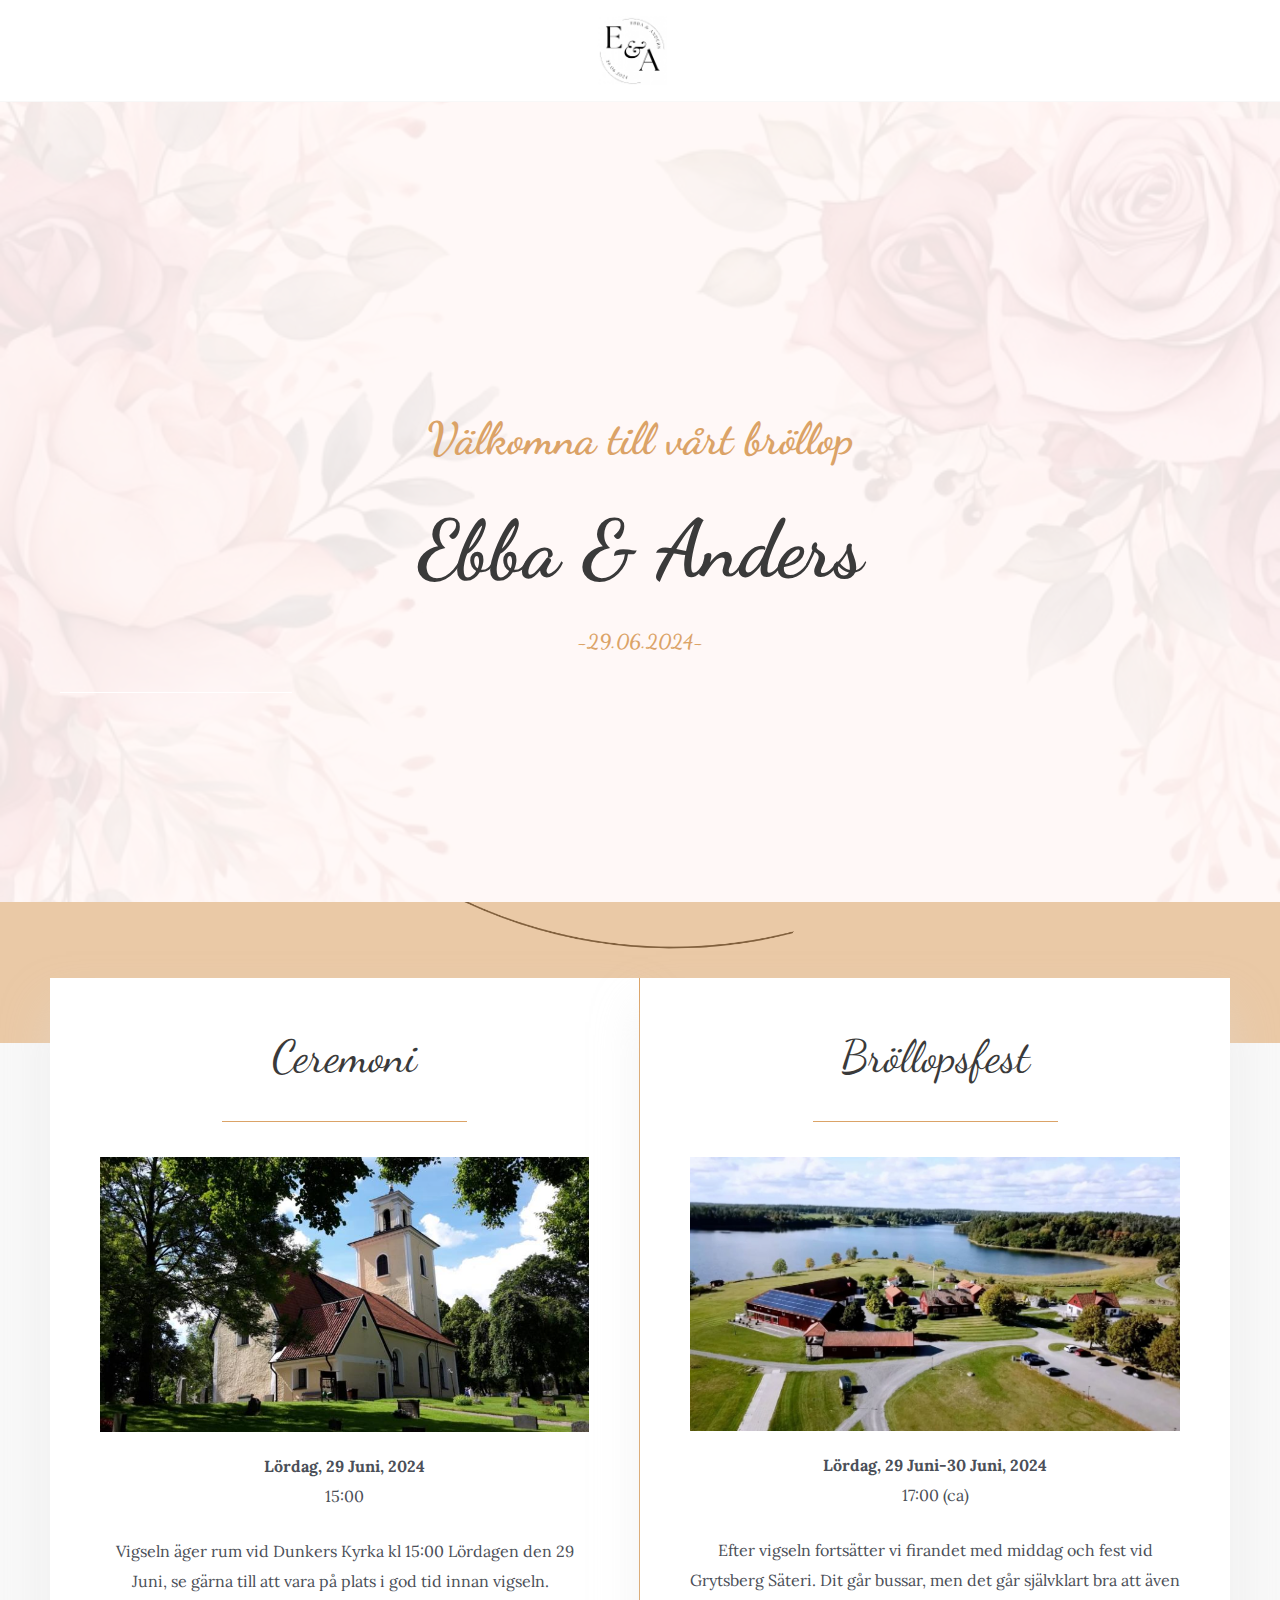
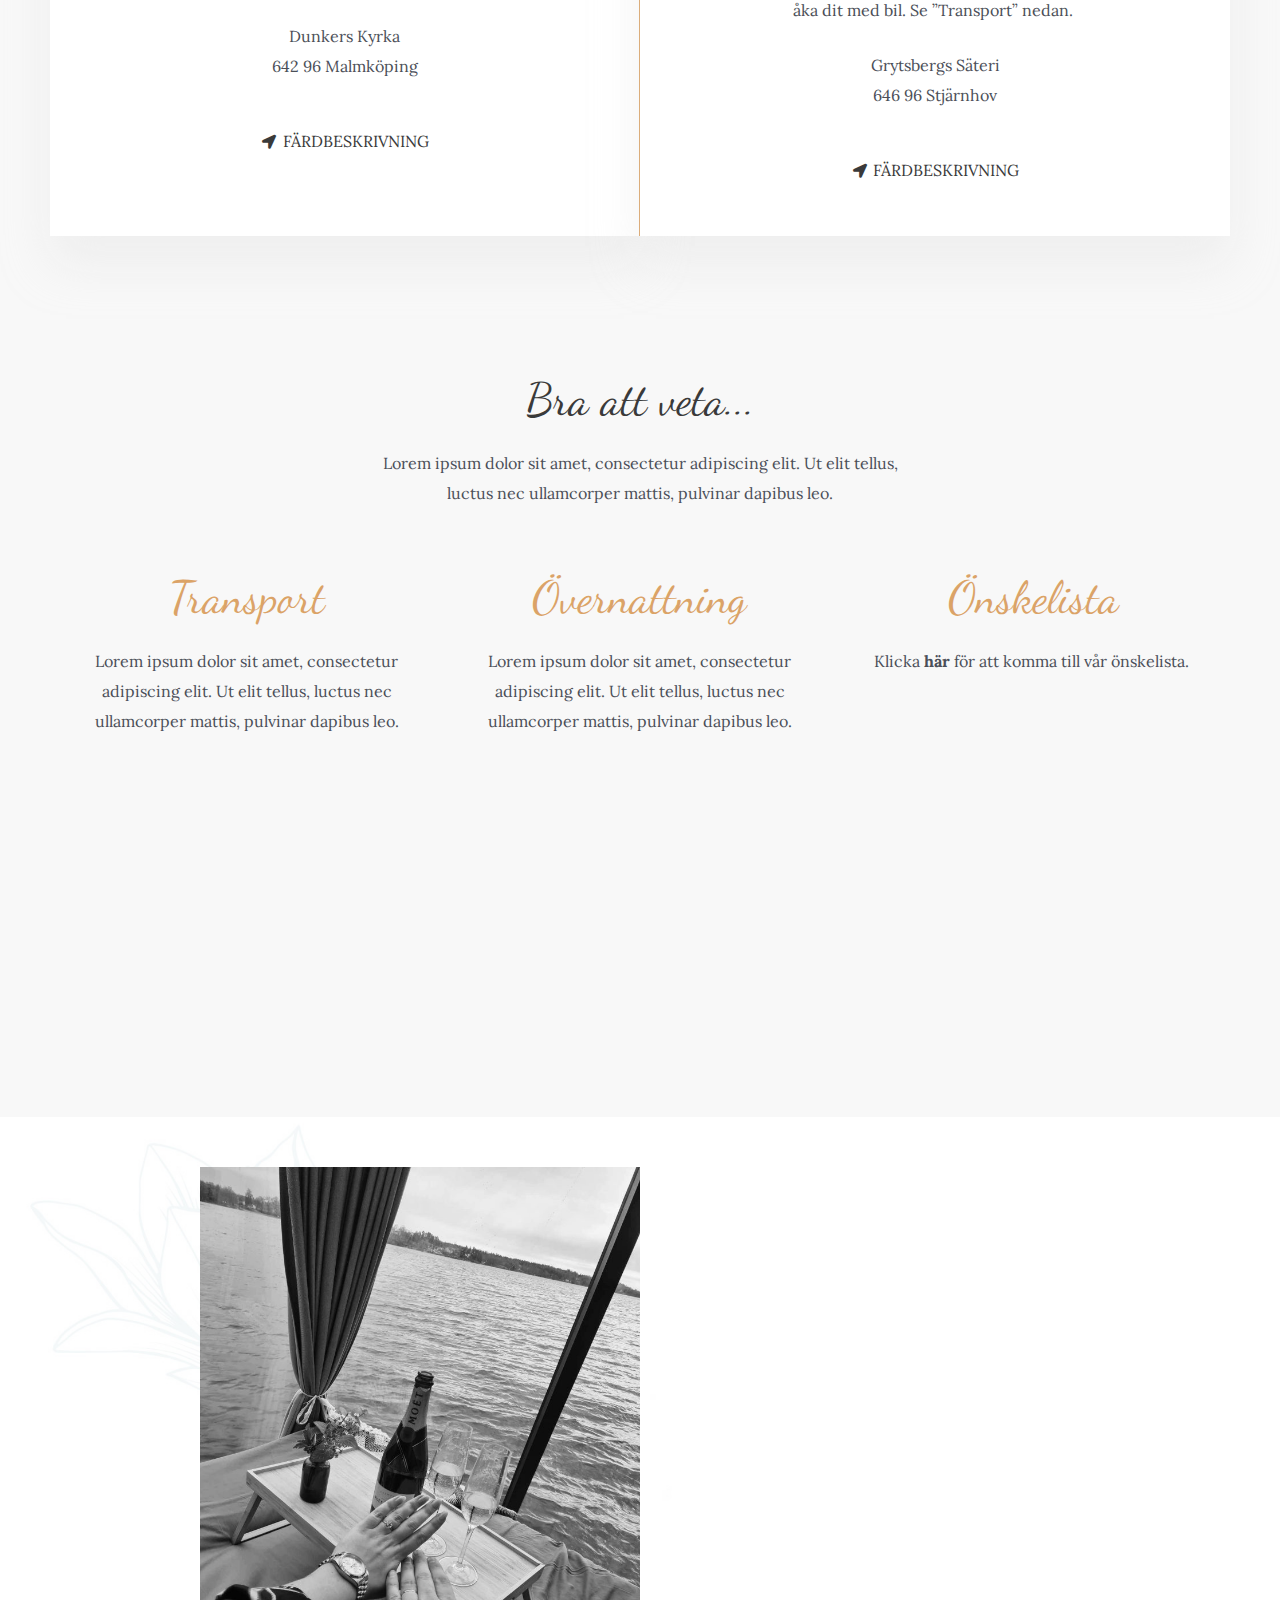
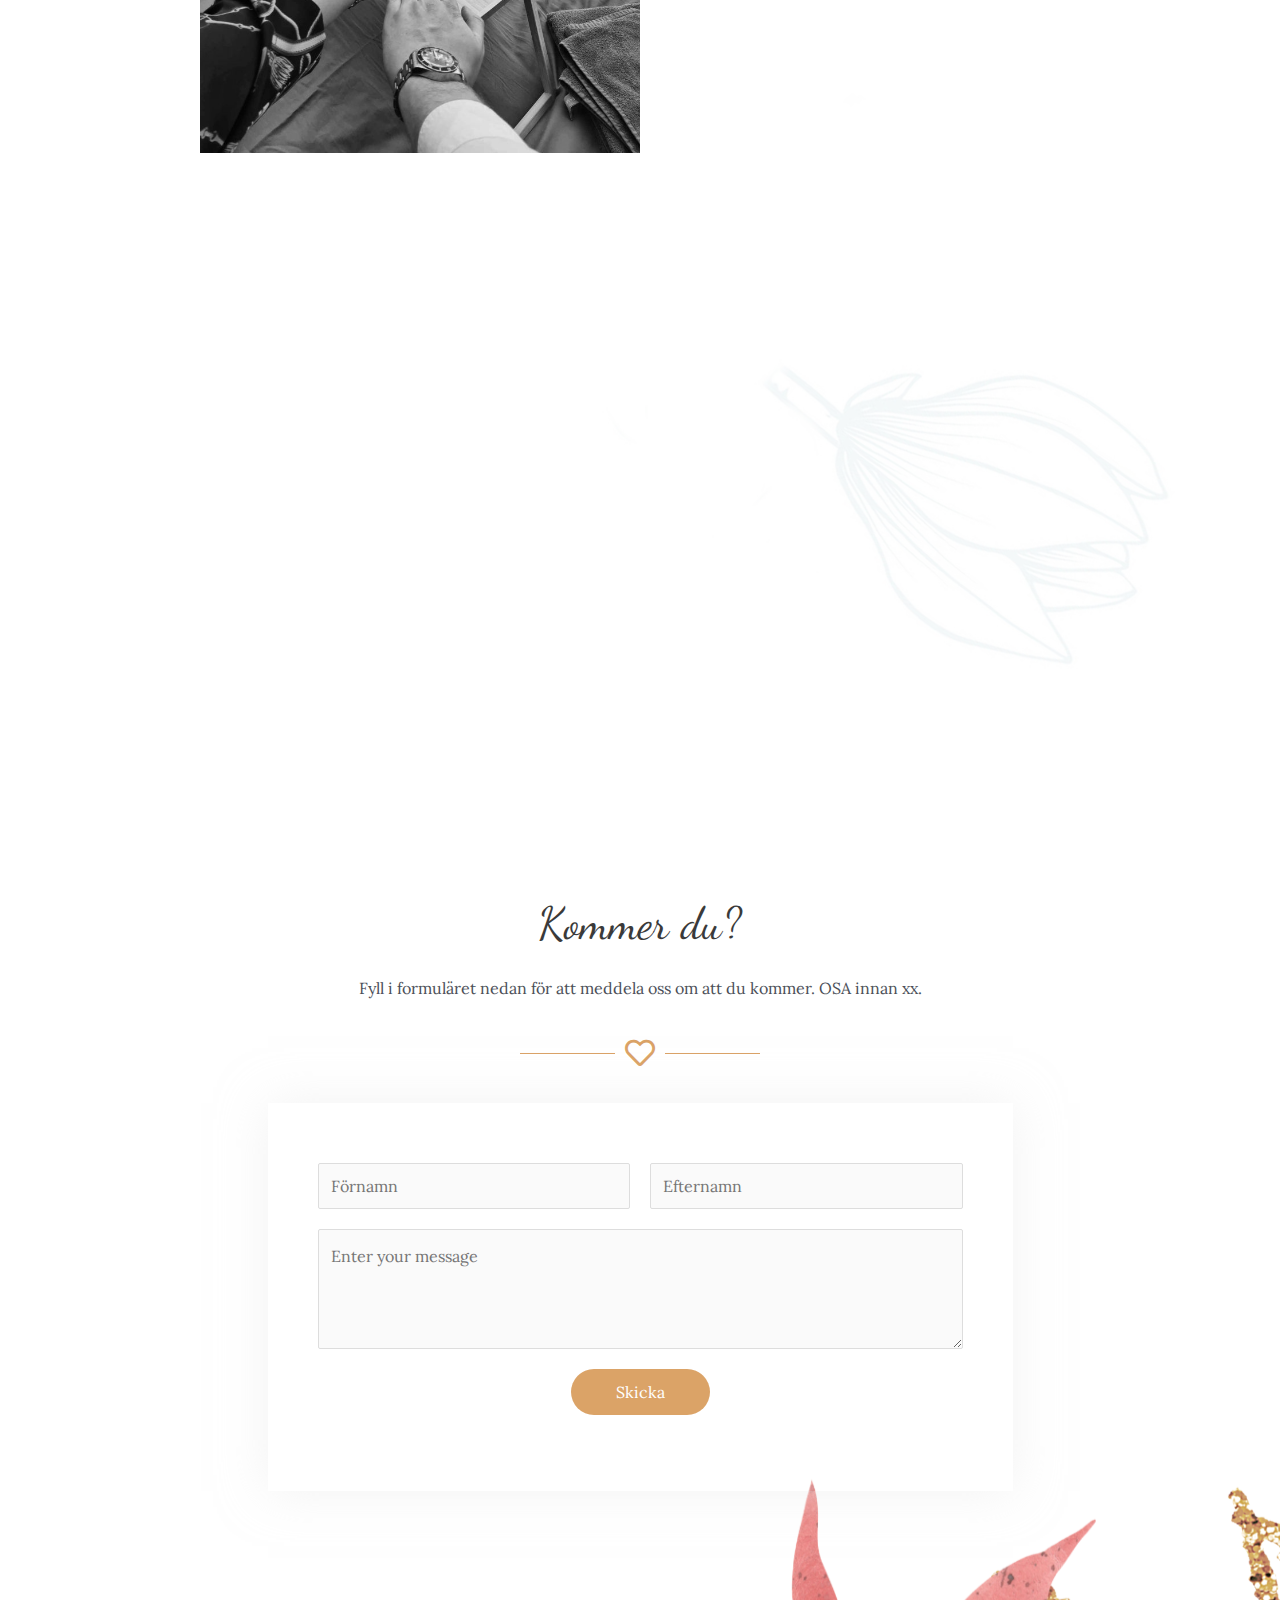
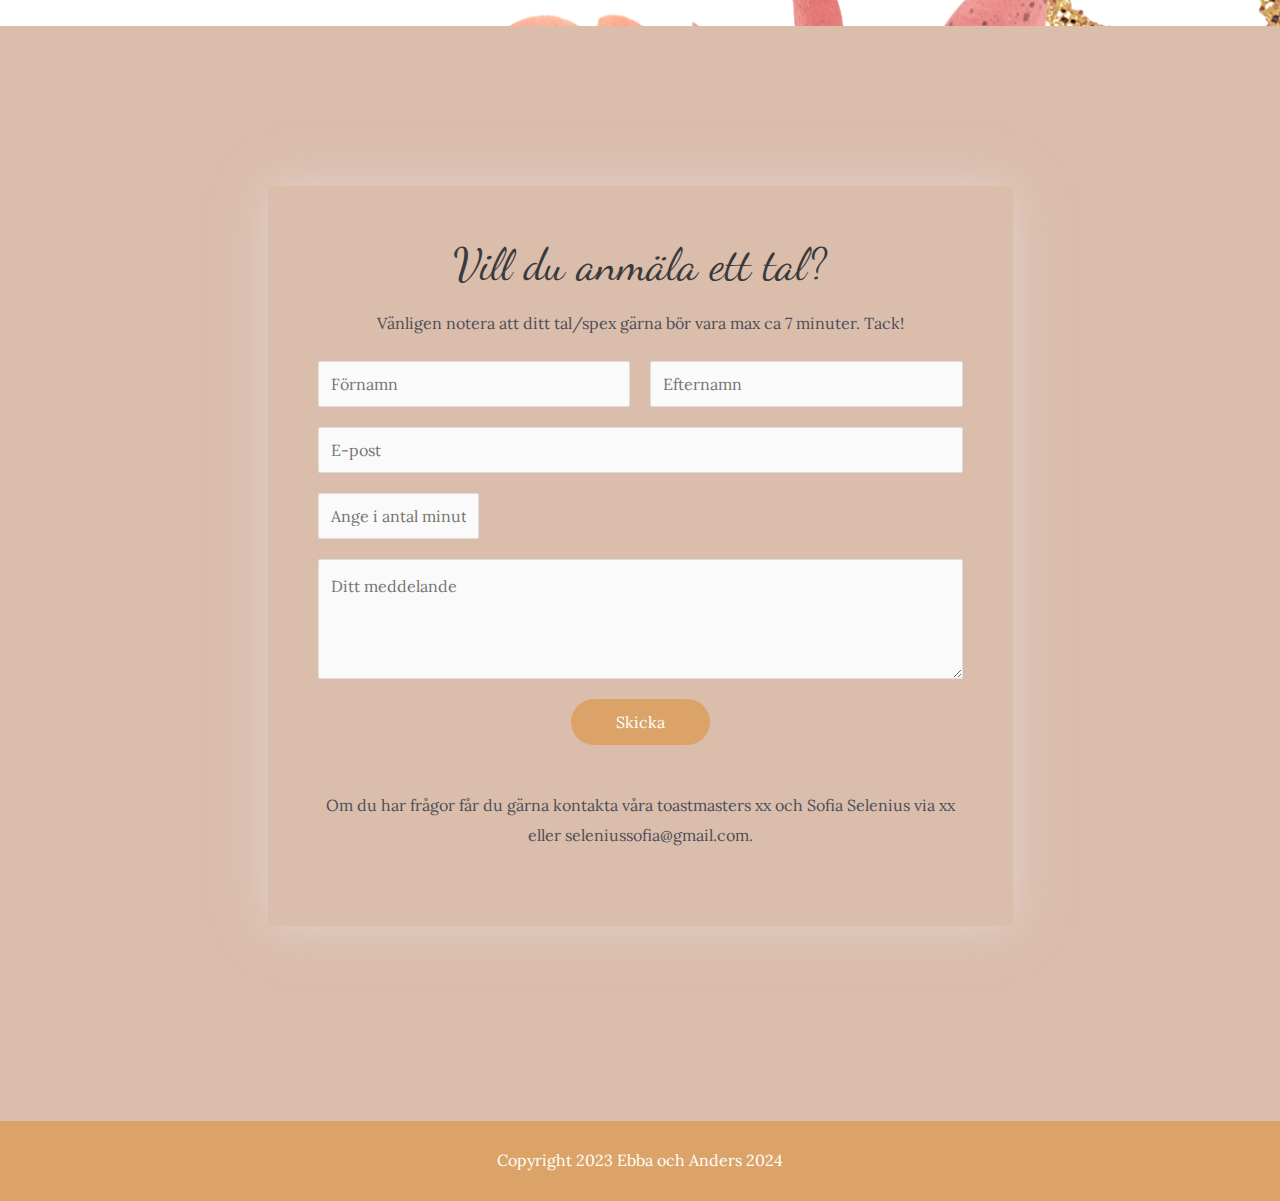
==== index.html @ f492dfbb "v1" ====
<!DOCTYPE html>
<html lang="sv-SE">
<head>
<meta charset="UTF-8">
<meta name="viewport" content="width=device-width, initial-scale=1">
	 <link rel="profile" href="https://gmpg.org/xfn/11"> 
	 <title>Ebba och Anders 2024 &#8211; Ebba och Anders 2024</title>
<meta name="robots" content="noindex, nofollow">
<link rel="dns-prefetch" href="//fonts.googleapis.com">
<link rel="alternate" type="application/rss+xml" title="Ebba och Anders 2024 &raquo; Webbflöde" href="/feed/">
<link rel="alternate" type="application/rss+xml" title="Ebba och Anders 2024 &raquo; kommentarsflöde" href="/comments/feed/">
<script>
window._wpemojiSettings = {"baseUrl":"https:\/\/s.w.org\/images\/core\/emoji\/14.0.0\/72x72\/","ext":".png","svgUrl":"https:\/\/s.w.org\/images\/core\/emoji\/14.0.0\/svg\/","svgExt":".svg","source":{"concatemoji":"\/wp-includes\/js\/wp-emoji-release.min.js?ver=6.3.2"}};
/*! This file is auto-generated */
!function(i,n){var o,s,e;function c(e){try{var t={supportTests:e,timestamp:(new Date).valueOf()};sessionStorage.setItem(o,JSON.stringify(t))}catch(e){}}function p(e,t,n){e.clearRect(0,0,e.canvas.width,e.canvas.height),e.fillText(t,0,0);var t=new Uint32Array(e.getImageData(0,0,e.canvas.width,e.canvas.height).data),r=(e.clearRect(0,0,e.canvas.width,e.canvas.height),e.fillText(n,0,0),new Uint32Array(e.getImageData(0,0,e.canvas.width,e.canvas.height).data));return t.every(function(e,t){return e===r[t]})}function u(e,t,n){switch(t){case"flag":return n(e,"🏳️‍⚧️","🏳️​⚧️")?!1:!n(e,"🇺🇳","🇺​🇳")&&!n(e,"🏴󠁧󠁢󠁥󠁮󠁧󠁿","🏴​󠁧​󠁢​󠁥​󠁮​󠁧​󠁿");case"emoji":return!n(e,"🫱🏻‍🫲🏿","🫱🏻​🫲🏿")}return!1}function f(e,t,n){var r="undefined"!=typeof WorkerGlobalScope&&self instanceof WorkerGlobalScope?new OffscreenCanvas(300,150):i.createElement("canvas"),a=r.getContext("2d",{willReadFrequently:!0}),o=(a.textBaseline="top",a.font="600 32px Arial",{});return e.forEach(function(e){o[e]=t(a,e,n)}),o}function t(e){var t=i.createElement("script");t.src=e,t.defer=!0,i.head.appendChild(t)}"undefined"!=typeof Promise&&(o="wpEmojiSettingsSupports",s=["flag","emoji"],n.supports={everything:!0,everythingExceptFlag:!0},e=new Promise(function(e){i.addEventListener("DOMContentLoaded",e,{once:!0})}),new Promise(function(t){var n=function(){try{var e=JSON.parse(sessionStorage.getItem(o));if("object"==typeof e&&"number"==typeof e.timestamp&&(new Date).valueOf()<e.timestamp+604800&&"object"==typeof e.supportTests)return e.supportTests}catch(e){}return null}();if(!n){if("undefined"!=typeof Worker&&"undefined"!=typeof OffscreenCanvas&&"undefined"!=typeof URL&&URL.createObjectURL&&"undefined"!=typeof Blob)try{var e="postMessage("+f.toString()+"("+[JSON.stringify(s),u.toString(),p.toString()].join(",")+"));",r=new Blob([e],{type:"text/javascript"}),a=new Worker(URL.createObjectURL(r),{name:"wpTestEmojiSupports"});return void(a.onmessage=function(e){c(n=e.data),a.terminate(),t(n)})}catch(e){}c(n=f(s,u,p))}t(n)}).then(function(e){for(var t in e)n.supports[t]=e[t],n.supports.everything=n.supports.everything&&n.supports[t],"flag"!==t&&(n.supports.everythingExceptFlag=n.supports.everythingExceptFlag&&n.supports[t]);n.supports.everythingExceptFlag=n.supports.everythingExceptFlag&&!n.supports.flag,n.DOMReady=!1,n.readyCallback=function(){n.DOMReady=!0}}).then(function(){return e}).then(function(){var e;n.supports.everything||(n.readyCallback(),(e=n.source||{}).concatemoji?t(e.concatemoji):e.wpemoji&&e.twemoji&&(t(e.twemoji),t(e.wpemoji)))}))}((window,document),window._wpemojiSettings);
</script>
<style>img.wp-smiley,
img.emoji {
	display: inline !important;
	border: none !important;
	box-shadow: none !important;
	height: 1em !important;
	width: 1em !important;
	margin: 0 0.07em !important;
	vertical-align: -0.1em !important;
	background: none !important;
	padding: 0 !important;
}</style>
	<link rel="stylesheet" id="astra-theme-css-css" href="/wp-content/themes/astra/assets/css/minified/main.min.css?ver=4.3.1" media="all">
<style id="astra-theme-css-inline-css">.ast-no-sidebar .entry-content .alignfull {margin-left: calc( -50vw + 50%);margin-right: calc( -50vw + 50%);max-width: 100vw;width: 100vw;}.ast-no-sidebar .entry-content .alignwide {margin-left: calc(-41vw + 50%);margin-right: calc(-41vw + 50%);max-width: unset;width: unset;}.ast-no-sidebar .entry-content .alignfull .alignfull,.ast-no-sidebar .entry-content .alignfull .alignwide,.ast-no-sidebar .entry-content .alignwide .alignfull,.ast-no-sidebar .entry-content .alignwide .alignwide,.ast-no-sidebar .entry-content .wp-block-column .alignfull,.ast-no-sidebar .entry-content .wp-block-column .alignwide{width: 100%;margin-left: auto;margin-right: auto;}.wp-block-gallery,.blocks-gallery-grid {margin: 0;}.wp-block-separator {max-width: 100px;}.wp-block-separator.is-style-wide,.wp-block-separator.is-style-dots {max-width: none;}.entry-content .has-2-columns .wp-block-column:first-child {padding-right: 10px;}.entry-content .has-2-columns .wp-block-column:last-child {padding-left: 10px;}@media (max-width: 782px) {.entry-content .wp-block-columns .wp-block-column {flex-basis: 100%;}.entry-content .has-2-columns .wp-block-column:first-child {padding-right: 0;}.entry-content .has-2-columns .wp-block-column:last-child {padding-left: 0;}}body .entry-content .wp-block-latest-posts {margin-left: 0;}body .entry-content .wp-block-latest-posts li {list-style: none;}.ast-no-sidebar .ast-container .entry-content .wp-block-latest-posts {margin-left: 0;}.ast-header-break-point .entry-content .alignwide {margin-left: auto;margin-right: auto;}.entry-content .blocks-gallery-item img {margin-bottom: auto;}.wp-block-pullquote {border-top: 4px solid #555d66;border-bottom: 4px solid #555d66;color: #40464d;}:root{--ast-container-default-xlg-padding:6.67em;--ast-container-default-lg-padding:5.67em;--ast-container-default-slg-padding:4.34em;--ast-container-default-md-padding:3.34em;--ast-container-default-sm-padding:6.67em;--ast-container-default-xs-padding:2.4em;--ast-container-default-xxs-padding:1.4em;--ast-code-block-background:#EEEEEE;--ast-comment-inputs-background:#FAFAFA;}html{font-size:100%;}a,.page-title{color:var(--ast-global-color-2);}a:hover,a:focus{color:var(--ast-global-color-1);}body,button,input,select,textarea,.ast-button,.ast-custom-button{font-family:'Lora',serif;font-weight:400;font-size:16px;font-size:1rem;}blockquote{color:var(--ast-global-color-3);}h1,.entry-content h1,h2,.entry-content h2,h3,.entry-content h3,h4,.entry-content h4,h5,.entry-content h5,h6,.entry-content h6,.site-title,.site-title a{font-family:'Dancing Script',handwriting;font-weight:700;}.site-title{font-size:35px;font-size:2.1875rem;display:none;}header .custom-logo-link img{max-width:70px;}.astra-logo-svg{width:70px;}.site-header .site-description{font-size:15px;font-size:0.9375rem;display:none;}.entry-title{font-size:30px;font-size:1.875rem;}h1,.entry-content h1{font-size:80px;font-size:5rem;font-weight:normal;font-family:'Dancing Script',handwriting;}h2,.entry-content h2{font-size:45px;font-size:2.8125rem;font-weight:normal;font-family:'Dancing Script',handwriting;}h3,.entry-content h3{font-size:25px;font-size:1.5625rem;font-weight:normal;font-family:'Dancing Script',handwriting;}h4,.entry-content h4{font-size:20px;font-size:1.25rem;font-weight:700;font-family:'Dancing Script',handwriting;}h5,.entry-content h5{font-size:18px;font-size:1.125rem;font-weight:700;font-family:'Dancing Script',handwriting;}h6,.entry-content h6{font-size:15px;font-size:0.9375rem;font-weight:700;font-family:'Dancing Script',handwriting;}::selection{background-color:var(--ast-global-color-0);color:#000000;}body,h1,.entry-title a,.entry-content h1,h2,.entry-content h2,h3,.entry-content h3,h4,.entry-content h4,h5,.entry-content h5,h6,.entry-content h6{color:var(--ast-global-color-3);}.tagcloud a:hover,.tagcloud a:focus,.tagcloud a.current-item{color:#ffffff;border-color:var(--ast-global-color-2);background-color:var(--ast-global-color-2);}input:focus,input[type="text"]:focus,input[type="email"]:focus,input[type="url"]:focus,input[type="password"]:focus,input[type="reset"]:focus,input[type="search"]:focus,textarea:focus{border-color:var(--ast-global-color-2);}input[type="radio"]:checked,input[type=reset],input[type="checkbox"]:checked,input[type="checkbox"]:hover:checked,input[type="checkbox"]:focus:checked,input[type=range]::-webkit-slider-thumb{border-color:var(--ast-global-color-2);background-color:var(--ast-global-color-2);box-shadow:none;}.site-footer a:hover + .post-count,.site-footer a:focus + .post-count{background:var(--ast-global-color-2);border-color:var(--ast-global-color-2);}.single .nav-links .nav-previous,.single .nav-links .nav-next{color:var(--ast-global-color-2);}.entry-meta,.entry-meta *{line-height:1.45;color:var(--ast-global-color-2);}.entry-meta a:hover,.entry-meta a:hover *,.entry-meta a:focus,.entry-meta a:focus *,.page-links > .page-link,.page-links .page-link:hover,.post-navigation a:hover{color:var(--ast-global-color-1);}#cat option,.secondary .calendar_wrap thead a,.secondary .calendar_wrap thead a:visited{color:var(--ast-global-color-2);}.secondary .calendar_wrap #today,.ast-progress-val span{background:var(--ast-global-color-2);}.secondary a:hover + .post-count,.secondary a:focus + .post-count{background:var(--ast-global-color-2);border-color:var(--ast-global-color-2);}.calendar_wrap #today > a{color:#ffffff;}.page-links .page-link,.single .post-navigation a{color:var(--ast-global-color-2);}.astra-logo-svg:not(.sticky-custom-logo .astra-logo-svg,.transparent-custom-logo .astra-logo-svg,.advanced-header-logo .astra-logo-svg){height:72px;}.ast-archive-title{color:var(--ast-global-color-2);}.widget-title,.widget .wp-block-heading{font-size:22px;font-size:1.375rem;color:var(--ast-global-color-2);}a:focus-visible,.ast-menu-toggle:focus-visible,.site .skip-link:focus-visible,.wp-block-loginout input:focus-visible,.wp-block-search.wp-block-search__button-inside .wp-block-search__inside-wrapper,.ast-header-navigation-arrow:focus-visible,.woocommerce .wc-proceed-to-checkout > .checkout-button:focus-visible,.woocommerce .woocommerce-MyAccount-navigation ul li a:focus-visible,.ast-orders-table__row .ast-orders-table__cell:focus-visible,.woocommerce .woocommerce-order-details .order-again > .button:focus-visible,.woocommerce .woocommerce-message a.button.wc-forward:focus-visible,.woocommerce #minus_qty:focus-visible,.woocommerce #plus_qty:focus-visible,a#ast-apply-coupon:focus-visible,.woocommerce .woocommerce-info a:focus-visible,.woocommerce .astra-shop-summary-wrap a:focus-visible,.woocommerce a.wc-forward:focus-visible,#ast-apply-coupon:focus-visible,.woocommerce-js .woocommerce-mini-cart-item a.remove:focus-visible{outline-style:dotted;outline-color:inherit;outline-width:thin;border-color:transparent;}input:focus,input[type="text"]:focus,input[type="email"]:focus,input[type="url"]:focus,input[type="password"]:focus,input[type="reset"]:focus,input[type="search"]:focus,input[type="number"]:focus,textarea:focus,.wp-block-search__input:focus,[data-section="section-header-mobile-trigger"] .ast-button-wrap .ast-mobile-menu-trigger-minimal:focus,.ast-mobile-popup-drawer.active .menu-toggle-close:focus,.woocommerce-ordering select.orderby:focus,#ast-scroll-top:focus,#coupon_code:focus,.woocommerce-page #comment:focus,.woocommerce #reviews #respond input#submit:focus,.woocommerce a.add_to_cart_button:focus,.woocommerce .button.single_add_to_cart_button:focus,.woocommerce .woocommerce-cart-form button:focus,.woocommerce .woocommerce-cart-form__cart-item .quantity .qty:focus,.woocommerce .woocommerce-billing-fields .woocommerce-billing-fields__field-wrapper .woocommerce-input-wrapper > .input-text:focus,.woocommerce #order_comments:focus,.woocommerce #place_order:focus,.woocommerce .woocommerce-address-fields .woocommerce-address-fields__field-wrapper .woocommerce-input-wrapper > .input-text:focus,.woocommerce .woocommerce-MyAccount-content form button:focus,.woocommerce .woocommerce-MyAccount-content .woocommerce-EditAccountForm .woocommerce-form-row .woocommerce-Input.input-text:focus,.woocommerce .ast-woocommerce-container .woocommerce-pagination ul.page-numbers li a:focus,body #content .woocommerce form .form-row .select2-container--default .select2-selection--single:focus,#ast-coupon-code:focus,.woocommerce.woocommerce-js .quantity input[type=number]:focus,.woocommerce-js .woocommerce-mini-cart-item .quantity input[type=number]:focus,.woocommerce p#ast-coupon-trigger:focus{border-style:dotted;border-color:inherit;border-width:thin;outline-color:transparent;}.ast-logo-title-inline .site-logo-img{padding-right:1em;}.site-logo-img img{ transition:all 0.2s linear;}.ast-page-builder-template .hentry {margin: 0;}.ast-page-builder-template .site-content > .ast-container {max-width: 100%;padding: 0;}.ast-page-builder-template .site-content #primary {padding: 0;margin: 0;}.ast-page-builder-template .no-results {text-align: center;margin: 4em auto;}.ast-page-builder-template .ast-pagination {padding: 2em;}.ast-page-builder-template .entry-header.ast-no-title.ast-no-thumbnail {margin-top: 0;}.ast-page-builder-template .entry-header.ast-header-without-markup {margin-top: 0;margin-bottom: 0;}.ast-page-builder-template .entry-header.ast-no-title.ast-no-meta {margin-bottom: 0;}.ast-page-builder-template.single .post-navigation {padding-bottom: 2em;}.ast-page-builder-template.single-post .site-content > .ast-container {max-width: 100%;}.ast-page-builder-template .entry-header {margin-top: 4em;margin-left: auto;margin-right: auto;padding-left: 20px;padding-right: 20px;}.single.ast-page-builder-template .entry-header {padding-left: 20px;padding-right: 20px;}.ast-page-builder-template .ast-archive-description {margin: 4em auto 0;padding-left: 20px;padding-right: 20px;}.ast-page-builder-template.ast-no-sidebar .entry-content .alignwide {margin-left: 0;margin-right: 0;}.ast-header-break-point #ast-desktop-header{display:none;}@media (min-width:921px){#ast-mobile-header{display:none;}}.wp-block-buttons.aligncenter{justify-content:center;}@media (max-width:921px){.ast-theme-transparent-header #primary,.ast-theme-transparent-header #secondary{padding:0;}}@media (max-width:921px){.ast-plain-container.ast-no-sidebar #primary{padding:0;}}.ast-plain-container.ast-no-sidebar #primary{margin-top:0;margin-bottom:0;}@media (min-width:1200px){.wp-block-group .has-background{padding:20px;}}@media (min-width:1200px){.ast-no-sidebar.ast-separate-container .entry-content .wp-block-group.alignwide,.ast-no-sidebar.ast-separate-container .entry-content .wp-block-cover.alignwide{margin-left:-20px;margin-right:-20px;padding-left:20px;padding-right:20px;}.ast-no-sidebar.ast-separate-container .entry-content .wp-block-cover.alignfull,.ast-no-sidebar.ast-separate-container .entry-content .wp-block-group.alignfull{margin-left:-6.67em;margin-right:-6.67em;padding-left:6.67em;padding-right:6.67em;}}@media (min-width:1200px){.wp-block-cover-image.alignwide .wp-block-cover__inner-container,.wp-block-cover.alignwide .wp-block-cover__inner-container,.wp-block-cover-image.alignfull .wp-block-cover__inner-container,.wp-block-cover.alignfull .wp-block-cover__inner-container{width:100%;}}.wp-block-columns{margin-bottom:unset;}.wp-block-image.size-full{margin:2rem 0;}.wp-block-separator.has-background{padding:0;}.wp-block-gallery{margin-bottom:1.6em;}.wp-block-group{padding-top:4em;padding-bottom:4em;}.wp-block-group__inner-container .wp-block-columns:last-child,.wp-block-group__inner-container :last-child,.wp-block-table table{margin-bottom:0;}.blocks-gallery-grid{width:100%;}.wp-block-navigation-link__content{padding:5px 0;}.wp-block-group .wp-block-group .has-text-align-center,.wp-block-group .wp-block-column .has-text-align-center{max-width:100%;}.has-text-align-center{margin:0 auto;}@media (min-width:1200px){.wp-block-cover__inner-container,.alignwide .wp-block-group__inner-container,.alignfull .wp-block-group__inner-container{max-width:1200px;margin:0 auto;}.wp-block-group.alignnone,.wp-block-group.aligncenter,.wp-block-group.alignleft,.wp-block-group.alignright,.wp-block-group.alignwide,.wp-block-columns.alignwide{margin:2rem 0 1rem 0;}}@media (max-width:1200px){.wp-block-group{padding:3em;}.wp-block-group .wp-block-group{padding:1.5em;}.wp-block-columns,.wp-block-column{margin:1rem 0;}}@media (min-width:921px){.wp-block-columns .wp-block-group{padding:2em;}}@media (max-width:544px){.wp-block-cover-image .wp-block-cover__inner-container,.wp-block-cover .wp-block-cover__inner-container{width:unset;}.wp-block-cover,.wp-block-cover-image{padding:2em 0;}.wp-block-group,.wp-block-cover{padding:2em;}.wp-block-media-text__media img,.wp-block-media-text__media video{width:unset;max-width:100%;}.wp-block-media-text.has-background .wp-block-media-text__content{padding:1em;}}.wp-block-image.aligncenter{margin-left:auto;margin-right:auto;}.wp-block-table.aligncenter{margin-left:auto;margin-right:auto;}@media (min-width:544px){.entry-content .wp-block-media-text.has-media-on-the-right .wp-block-media-text__content{padding:0 8% 0 0;}.entry-content .wp-block-media-text .wp-block-media-text__content{padding:0 0 0 8%;}.ast-plain-container .site-content .entry-content .has-custom-content-position.is-position-bottom-left > *,.ast-plain-container .site-content .entry-content .has-custom-content-position.is-position-bottom-right > *,.ast-plain-container .site-content .entry-content .has-custom-content-position.is-position-top-left > *,.ast-plain-container .site-content .entry-content .has-custom-content-position.is-position-top-right > *,.ast-plain-container .site-content .entry-content .has-custom-content-position.is-position-center-right > *,.ast-plain-container .site-content .entry-content .has-custom-content-position.is-position-center-left > *{margin:0;}}@media (max-width:544px){.entry-content .wp-block-media-text .wp-block-media-text__content{padding:8% 0;}.wp-block-media-text .wp-block-media-text__media img{width:auto;max-width:100%;}}.wp-block-button.is-style-outline .wp-block-button__link{border-color:var(--ast-global-color-0);border-top-width:0;border-right-width:0;border-bottom-width:0;border-left-width:0;}div.wp-block-button.is-style-outline > .wp-block-button__link:not(.has-text-color),div.wp-block-button.wp-block-button__link.is-style-outline:not(.has-text-color){color:var(--ast-global-color-0);}.wp-block-button.is-style-outline .wp-block-button__link:hover,div.wp-block-button.is-style-outline .wp-block-button__link:focus,div.wp-block-button.is-style-outline > .wp-block-button__link:not(.has-text-color):hover,div.wp-block-button.wp-block-button__link.is-style-outline:not(.has-text-color):hover{color:var(--ast-global-color-5);background-color:var(--ast-global-color-1);border-color:var(--ast-global-color-1);}.post-page-numbers.current .page-link,.ast-pagination .page-numbers.current{color:#000000;border-color:var(--ast-global-color-0);background-color:var(--ast-global-color-0);border-radius:2px;}@media (min-width:544px){.entry-content > .alignleft{margin-right:20px;}.entry-content > .alignright{margin-left:20px;}}.wp-block-button.is-style-outline .wp-block-button__link{border-top-width:0;border-right-width:0;border-bottom-width:0;border-left-width:0;}h1.widget-title{font-weight:normal;}h2.widget-title{font-weight:normal;}h3.widget-title{font-weight:normal;}@media (max-width:921px){.ast-separate-container #primary,.ast-separate-container #secondary{padding:1.5em 0;}#primary,#secondary{padding:1.5em 0;margin:0;}.ast-left-sidebar #content > .ast-container{display:flex;flex-direction:column-reverse;width:100%;}.ast-separate-container .ast-article-post,.ast-separate-container .ast-article-single{padding:1.5em 2.14em;}.ast-author-box img.avatar{margin:20px 0 0 0;}}@media (min-width:922px){.ast-separate-container.ast-right-sidebar #primary,.ast-separate-container.ast-left-sidebar #primary{border:0;}.search-no-results.ast-separate-container #primary{margin-bottom:4em;}}.elementor-button-wrapper .elementor-button{border-style:solid;text-decoration:none;border-top-width:0;border-right-width:0;border-left-width:0;border-bottom-width:0;}body .elementor-button.elementor-size-sm,body .elementor-button.elementor-size-xs,body .elementor-button.elementor-size-md,body .elementor-button.elementor-size-lg,body .elementor-button.elementor-size-xl,body .elementor-button{border-top-left-radius:100px;border-top-right-radius:100px;border-bottom-right-radius:100px;border-bottom-left-radius:100px;padding-top:15px;padding-right:45px;padding-bottom:15px;padding-left:45px;}.elementor-button-wrapper .elementor-button{border-color:var(--ast-global-color-0);background-color:var(--ast-global-color-0);}.elementor-button-wrapper .elementor-button:hover,.elementor-button-wrapper .elementor-button:focus{color:var(--ast-global-color-5);background-color:var(--ast-global-color-1);border-color:var(--ast-global-color-1);}.wp-block-button .wp-block-button__link ,.elementor-button-wrapper .elementor-button,.elementor-button-wrapper .elementor-button:visited{color:var(--ast-global-color-5);}.elementor-button-wrapper .elementor-button{line-height:1em;}.wp-block-button .wp-block-button__link:hover,.wp-block-button .wp-block-button__link:focus{color:var(--ast-global-color-5);background-color:var(--ast-global-color-1);border-color:var(--ast-global-color-1);}.wp-block-button .wp-block-button__link{border-top-width:0;border-right-width:0;border-left-width:0;border-bottom-width:0;border-color:var(--ast-global-color-0);background-color:var(--ast-global-color-0);color:var(--ast-global-color-5);font-family:inherit;font-weight:inherit;line-height:1em;border-top-left-radius:100px;border-top-right-radius:100px;border-bottom-right-radius:100px;border-bottom-left-radius:100px;padding-top:15px;padding-right:45px;padding-bottom:15px;padding-left:45px;}.menu-toggle,button,.ast-button,.ast-custom-button,.button,input#submit,input[type="button"],input[type="submit"],input[type="reset"],form[CLASS*="wp-block-search__"].wp-block-search .wp-block-search__inside-wrapper .wp-block-search__button{border-style:solid;border-top-width:0;border-right-width:0;border-left-width:0;border-bottom-width:0;color:var(--ast-global-color-5);border-color:var(--ast-global-color-0);background-color:var(--ast-global-color-0);padding-top:15px;padding-right:45px;padding-bottom:15px;padding-left:45px;font-family:inherit;font-weight:inherit;line-height:1em;border-top-left-radius:100px;border-top-right-radius:100px;border-bottom-right-radius:100px;border-bottom-left-radius:100px;}button:focus,.menu-toggle:hover,button:hover,.ast-button:hover,.ast-custom-button:hover .button:hover,.ast-custom-button:hover ,input[type=reset]:hover,input[type=reset]:focus,input#submit:hover,input#submit:focus,input[type="button"]:hover,input[type="button"]:focus,input[type="submit"]:hover,input[type="submit"]:focus,form[CLASS*="wp-block-search__"].wp-block-search .wp-block-search__inside-wrapper .wp-block-search__button:hover,form[CLASS*="wp-block-search__"].wp-block-search .wp-block-search__inside-wrapper .wp-block-search__button:focus{color:var(--ast-global-color-5);background-color:var(--ast-global-color-1);border-color:var(--ast-global-color-1);}@media (max-width:921px){.ast-mobile-header-stack .main-header-bar .ast-search-menu-icon{display:inline-block;}.ast-header-break-point.ast-header-custom-item-outside .ast-mobile-header-stack .main-header-bar .ast-search-icon{margin:0;}.ast-comment-avatar-wrap img{max-width:2.5em;}.ast-separate-container .ast-comment-list li.depth-1{padding:1.5em 2.14em;}.ast-separate-container .comment-respond{padding:2em 2.14em;}.ast-comment-meta{padding:0 1.8888em 1.3333em;}}@media (min-width:544px){.ast-container{max-width:100%;}}@media (max-width:544px){.ast-separate-container .ast-article-post,.ast-separate-container .ast-article-single,.ast-separate-container .comments-title,.ast-separate-container .ast-archive-description{padding:1.5em 1em;}.ast-separate-container #content .ast-container{padding-left:0.54em;padding-right:0.54em;}.ast-separate-container .ast-comment-list li.depth-1{padding:1.5em 1em;margin-bottom:1.5em;}.ast-separate-container .ast-comment-list .bypostauthor{padding:.5em;}.ast-search-menu-icon.ast-dropdown-active .search-field{width:170px;}}body,.ast-separate-container{background-color:var(--ast-global-color-4);;background-image:none;;}.ast-no-sidebar.ast-separate-container .entry-content .alignfull {margin-left: -6.67em;margin-right: -6.67em;width: auto;}@media (max-width: 1200px) {.ast-no-sidebar.ast-separate-container .entry-content .alignfull {margin-left: -2.4em;margin-right: -2.4em;}}@media (max-width: 768px) {.ast-no-sidebar.ast-separate-container .entry-content .alignfull {margin-left: -2.14em;margin-right: -2.14em;}}@media (max-width: 544px) {.ast-no-sidebar.ast-separate-container .entry-content .alignfull {margin-left: -1em;margin-right: -1em;}}.ast-no-sidebar.ast-separate-container .entry-content .alignwide {margin-left: -20px;margin-right: -20px;}.ast-no-sidebar.ast-separate-container .entry-content .wp-block-column .alignfull,.ast-no-sidebar.ast-separate-container .entry-content .wp-block-column .alignwide {margin-left: auto;margin-right: auto;width: 100%;}@media (max-width:921px){.site-title{display:none;}.site-header .site-description{display:none;}.entry-title{font-size:30px;}h1,.entry-content h1{font-size:60px;}h2,.entry-content h2{font-size:25px;}h3,.entry-content h3{font-size:20px;}.astra-logo-svg{width:150px;}.astra-logo-svg:not(.sticky-custom-logo .astra-logo-svg,.transparent-custom-logo .astra-logo-svg,.advanced-header-logo .astra-logo-svg){height:52px;}header .custom-logo-link img,.ast-header-break-point .site-logo-img .custom-mobile-logo-link img{max-width:150px;}}@media (max-width:544px){.site-title{display:none;}.site-header .site-description{display:none;}.entry-title{font-size:30px;}h1,.entry-content h1{font-size:43px;}h2,.entry-content h2{font-size:32px;}h3,.entry-content h3{font-size:20px;}header .custom-logo-link img,.ast-header-break-point .site-branding img,.ast-header-break-point .custom-logo-link img{max-width:100px;}.astra-logo-svg{width:100px;}.astra-logo-svg:not(.sticky-custom-logo .astra-logo-svg,.transparent-custom-logo .astra-logo-svg,.advanced-header-logo .astra-logo-svg){height:30px;}.ast-header-break-point .site-logo-img .custom-mobile-logo-link img{max-width:100px;}}@media (max-width:921px){html{font-size:91.2%;}}@media (max-width:544px){html{font-size:91.2%;}}@media (min-width:922px){.ast-container{max-width:1240px;}}@media (min-width:922px){.site-content .ast-container{display:flex;}}@media (max-width:921px){.site-content .ast-container{flex-direction:column;}}@media (min-width:922px){.main-header-menu .sub-menu .menu-item.ast-left-align-sub-menu:hover > .sub-menu,.main-header-menu .sub-menu .menu-item.ast-left-align-sub-menu.focus > .sub-menu{margin-left:-0px;}}.wp-block-search {margin-bottom: 20px;}.wp-block-site-tagline {margin-top: 20px;}form.wp-block-search .wp-block-search__input,.wp-block-search.wp-block-search__button-inside .wp-block-search__inside-wrapper {border-color: #eaeaea;background: #fafafa;}.wp-block-search.wp-block-search__button-inside .wp-block-search__inside-wrapper .wp-block-search__input:focus,.wp-block-loginout input:focus {outline: thin dotted;}.wp-block-loginout input:focus {border-color: transparent;} form.wp-block-search .wp-block-search__inside-wrapper .wp-block-search__input {padding: 12px;}form.wp-block-search .wp-block-search__button svg {fill: currentColor;width: 20px;height: 20px;}.wp-block-loginout p label {display: block;}.wp-block-loginout p:not(.login-remember):not(.login-submit) input {width: 100%;}.wp-block-loginout .login-remember input {width: 1.1rem;height: 1.1rem;margin: 0 5px 4px 0;vertical-align: middle;}blockquote {padding: 1.2em;}:root .has-ast-global-color-0-color{color:var(--ast-global-color-0);}:root .has-ast-global-color-0-background-color{background-color:var(--ast-global-color-0);}:root .wp-block-button .has-ast-global-color-0-color{color:var(--ast-global-color-0);}:root .wp-block-button .has-ast-global-color-0-background-color{background-color:var(--ast-global-color-0);}:root .has-ast-global-color-1-color{color:var(--ast-global-color-1);}:root .has-ast-global-color-1-background-color{background-color:var(--ast-global-color-1);}:root .wp-block-button .has-ast-global-color-1-color{color:var(--ast-global-color-1);}:root .wp-block-button .has-ast-global-color-1-background-color{background-color:var(--ast-global-color-1);}:root .has-ast-global-color-2-color{color:var(--ast-global-color-2);}:root .has-ast-global-color-2-background-color{background-color:var(--ast-global-color-2);}:root .wp-block-button .has-ast-global-color-2-color{color:var(--ast-global-color-2);}:root .wp-block-button .has-ast-global-color-2-background-color{background-color:var(--ast-global-color-2);}:root .has-ast-global-color-3-color{color:var(--ast-global-color-3);}:root .has-ast-global-color-3-background-color{background-color:var(--ast-global-color-3);}:root .wp-block-button .has-ast-global-color-3-color{color:var(--ast-global-color-3);}:root .wp-block-button .has-ast-global-color-3-background-color{background-color:var(--ast-global-color-3);}:root .has-ast-global-color-4-color{color:var(--ast-global-color-4);}:root .has-ast-global-color-4-background-color{background-color:var(--ast-global-color-4);}:root .wp-block-button .has-ast-global-color-4-color{color:var(--ast-global-color-4);}:root .wp-block-button .has-ast-global-color-4-background-color{background-color:var(--ast-global-color-4);}:root .has-ast-global-color-5-color{color:var(--ast-global-color-5);}:root .has-ast-global-color-5-background-color{background-color:var(--ast-global-color-5);}:root .wp-block-button .has-ast-global-color-5-color{color:var(--ast-global-color-5);}:root .wp-block-button .has-ast-global-color-5-background-color{background-color:var(--ast-global-color-5);}:root .has-ast-global-color-6-color{color:var(--ast-global-color-6);}:root .has-ast-global-color-6-background-color{background-color:var(--ast-global-color-6);}:root .wp-block-button .has-ast-global-color-6-color{color:var(--ast-global-color-6);}:root .wp-block-button .has-ast-global-color-6-background-color{background-color:var(--ast-global-color-6);}:root .has-ast-global-color-7-color{color:var(--ast-global-color-7);}:root .has-ast-global-color-7-background-color{background-color:var(--ast-global-color-7);}:root .wp-block-button .has-ast-global-color-7-color{color:var(--ast-global-color-7);}:root .wp-block-button .has-ast-global-color-7-background-color{background-color:var(--ast-global-color-7);}:root .has-ast-global-color-8-color{color:var(--ast-global-color-8);}:root .has-ast-global-color-8-background-color{background-color:var(--ast-global-color-8);}:root .wp-block-button .has-ast-global-color-8-color{color:var(--ast-global-color-8);}:root .wp-block-button .has-ast-global-color-8-background-color{background-color:var(--ast-global-color-8);}:root{--ast-global-color-0:#dba367;--ast-global-color-1:#d19a60;--ast-global-color-2:#3a3a3a;--ast-global-color-3:#4b4f58;--ast-global-color-4:#f8f8f8;--ast-global-color-5:#FFFFFF;--ast-global-color-6:#F2F5F7;--ast-global-color-7:#424242;--ast-global-color-8:#000000;}:root {--ast-border-color : #dddddd;}.ast-single-entry-banner {-js-display: flex;display: flex;flex-direction: column;justify-content: center;text-align: center;position: relative;background: #eeeeee;}.ast-single-entry-banner[data-banner-layout="layout-1"] {max-width: 1200px;background: inherit;padding: 20px 0;}.ast-single-entry-banner[data-banner-width-type="custom"] {margin: 0 auto;width: 100%;}.ast-single-entry-banner + .site-content .entry-header {margin-bottom: 0;}header.entry-header .entry-title{font-size:30px;font-size:1.875rem;}header.entry-header > *:not(:last-child){margin-bottom:10px;}.ast-archive-entry-banner {-js-display: flex;display: flex;flex-direction: column;justify-content: center;text-align: center;position: relative;background: #eeeeee;}.ast-archive-entry-banner[data-banner-width-type="custom"] {margin: 0 auto;width: 100%;}.ast-archive-entry-banner[data-banner-layout="layout-1"] {background: inherit;padding: 20px 0;text-align: left;}body.archive .ast-archive-description{max-width:1200px;width:100%;text-align:left;padding-top:3em;padding-right:3em;padding-bottom:3em;padding-left:3em;}body.archive .ast-archive-description .ast-archive-title,body.archive .ast-archive-description .ast-archive-title *{font-size:40px;font-size:2.5rem;}body.archive .ast-archive-description > *:not(:last-child){margin-bottom:10px;}@media (max-width:921px){body.archive .ast-archive-description{text-align:left;}}@media (max-width:544px){body.archive .ast-archive-description{text-align:left;}}.ast-breadcrumbs .trail-browse,.ast-breadcrumbs .trail-items,.ast-breadcrumbs .trail-items li{display:inline-block;margin:0;padding:0;border:none;background:inherit;text-indent:0;text-decoration:none;}.ast-breadcrumbs .trail-browse{font-size:inherit;font-style:inherit;font-weight:inherit;color:inherit;}.ast-breadcrumbs .trail-items{list-style:none;}.trail-items li::after{padding:0 0.3em;content:"\00bb";}.trail-items li:last-of-type::after{display:none;}h1,.entry-content h1,h2,.entry-content h2,h3,.entry-content h3,h4,.entry-content h4,h5,.entry-content h5,h6,.entry-content h6{color:var(--ast-global-color-2);}.entry-title a{color:var(--ast-global-color-2);}@media (max-width:921px){.ast-builder-grid-row-container.ast-builder-grid-row-tablet-3-firstrow .ast-builder-grid-row > *:first-child,.ast-builder-grid-row-container.ast-builder-grid-row-tablet-3-lastrow .ast-builder-grid-row > *:last-child{grid-column:1 / -1;}}@media (max-width:544px){.ast-builder-grid-row-container.ast-builder-grid-row-mobile-3-firstrow .ast-builder-grid-row > *:first-child,.ast-builder-grid-row-container.ast-builder-grid-row-mobile-3-lastrow .ast-builder-grid-row > *:last-child{grid-column:1 / -1;}}.ast-builder-layout-element[data-section="title_tagline"]{display:flex;}@media (max-width:921px){.ast-header-break-point .ast-builder-layout-element[data-section="title_tagline"]{display:flex;}}@media (max-width:544px){.ast-header-break-point .ast-builder-layout-element[data-section="title_tagline"]{display:flex;}}.site-below-footer-wrap{padding-top:20px;padding-bottom:20px;}.site-below-footer-wrap[data-section="section-below-footer-builder"]{background-color:var(--ast-global-color-0);;background-image:none;;min-height:80px;}.site-below-footer-wrap[data-section="section-below-footer-builder"] .ast-builder-grid-row{max-width:1200px;margin-left:auto;margin-right:auto;}.site-below-footer-wrap[data-section="section-below-footer-builder"] .ast-builder-grid-row,.site-below-footer-wrap[data-section="section-below-footer-builder"] .site-footer-section{align-items:flex-start;}.site-below-footer-wrap[data-section="section-below-footer-builder"].ast-footer-row-inline .site-footer-section{display:flex;margin-bottom:0;}.ast-builder-grid-row-full .ast-builder-grid-row{grid-template-columns:1fr;}@media (max-width:921px){.site-below-footer-wrap[data-section="section-below-footer-builder"].ast-footer-row-tablet-inline .site-footer-section{display:flex;margin-bottom:0;}.site-below-footer-wrap[data-section="section-below-footer-builder"].ast-footer-row-tablet-stack .site-footer-section{display:block;margin-bottom:10px;}.ast-builder-grid-row-container.ast-builder-grid-row-tablet-full .ast-builder-grid-row{grid-template-columns:1fr;}}@media (max-width:544px){.site-below-footer-wrap[data-section="section-below-footer-builder"].ast-footer-row-mobile-inline .site-footer-section{display:flex;margin-bottom:0;}.site-below-footer-wrap[data-section="section-below-footer-builder"].ast-footer-row-mobile-stack .site-footer-section{display:block;margin-bottom:10px;}.ast-builder-grid-row-container.ast-builder-grid-row-mobile-full .ast-builder-grid-row{grid-template-columns:1fr;}}.site-below-footer-wrap[data-section="section-below-footer-builder"]{display:grid;}@media (max-width:921px){.ast-header-break-point .site-below-footer-wrap[data-section="section-below-footer-builder"]{display:grid;}}@media (max-width:544px){.ast-header-break-point .site-below-footer-wrap[data-section="section-below-footer-builder"]{display:grid;}}.ast-footer-copyright{text-align:center;}.ast-footer-copyright {color:var(--ast-global-color-5);}@media (max-width:921px){.ast-footer-copyright{text-align:center;}}@media (max-width:544px){.ast-footer-copyright{text-align:center;}}.ast-footer-copyright.ast-builder-layout-element{display:flex;}@media (max-width:921px){.ast-header-break-point .ast-footer-copyright.ast-builder-layout-element{display:flex;}}@media (max-width:544px){.ast-header-break-point .ast-footer-copyright.ast-builder-layout-element{display:flex;}}.footer-widget-area.widget-area.site-footer-focus-item{width:auto;}.elementor-widget-heading .elementor-heading-title{margin:0;}.elementor-page .ast-menu-toggle{color:unset !important;background:unset !important;}.elementor-post.elementor-grid-item.hentry{margin-bottom:0;}.woocommerce div.product .elementor-element.elementor-products-grid .related.products ul.products li.product,.elementor-element .elementor-wc-products .woocommerce[class*='columns-'] ul.products li.product{width:auto;margin:0;float:none;}.elementor-toc__list-wrapper{margin:0;}body .elementor hr{background-color:#ccc;margin:0;}.ast-left-sidebar .elementor-section.elementor-section-stretched,.ast-right-sidebar .elementor-section.elementor-section-stretched{max-width:100%;left:0 !important;}.elementor-template-full-width .ast-container{display:block;}.elementor-screen-only,.screen-reader-text,.screen-reader-text span,.ui-helper-hidden-accessible{top:0 !important;}@media (max-width:544px){.elementor-element .elementor-wc-products .woocommerce[class*="columns-"] ul.products li.product{width:auto;margin:0;}.elementor-element .woocommerce .woocommerce-result-count{float:none;}}.ast-header-break-point .main-header-bar{border-bottom-width:1px;}@media (min-width:922px){.main-header-bar{border-bottom-width:1px;}}.main-header-menu .menu-item, #astra-footer-menu .menu-item, .main-header-bar .ast-masthead-custom-menu-items{-js-display:flex;display:flex;-webkit-box-pack:center;-webkit-justify-content:center;-moz-box-pack:center;-ms-flex-pack:center;justify-content:center;-webkit-box-orient:vertical;-webkit-box-direction:normal;-webkit-flex-direction:column;-moz-box-orient:vertical;-moz-box-direction:normal;-ms-flex-direction:column;flex-direction:column;}.main-header-menu > .menu-item > .menu-link, #astra-footer-menu > .menu-item > .menu-link{height:100%;-webkit-box-align:center;-webkit-align-items:center;-moz-box-align:center;-ms-flex-align:center;align-items:center;-js-display:flex;display:flex;}.ast-header-break-point .main-navigation ul .menu-item .menu-link .icon-arrow:first-of-type svg{top:.2em;margin-top:0px;margin-left:0px;width:.65em;transform:translate(0, -2px) rotateZ(270deg);}.ast-mobile-popup-content .ast-submenu-expanded > .ast-menu-toggle{transform:rotateX(180deg);overflow-y:auto;}.ast-separate-container .blog-layout-1, .ast-separate-container .blog-layout-2, .ast-separate-container .blog-layout-3{background-color:transparent;background-image:none;}.ast-separate-container .ast-article-post{background-color:var(--ast-global-color-5);;background-image:none;;}@media (max-width:921px){.ast-separate-container .ast-article-post{background-color:var(--ast-global-color-5);;background-image:none;;}}@media (max-width:544px){.ast-separate-container .ast-article-post{background-color:var(--ast-global-color-5);;background-image:none;;}}.ast-separate-container .ast-article-single:not(.ast-related-post), .ast-separate-container .comments-area .comment-respond,.ast-separate-container .comments-area .ast-comment-list li, .woocommerce.ast-separate-container .ast-woocommerce-container, .ast-separate-container .error-404, .ast-separate-container .no-results, .single.ast-separate-container  .ast-author-meta, .ast-separate-container .related-posts-title-wrapper,.ast-separate-container .comments-count-wrapper, .ast-box-layout.ast-plain-container .site-content,.ast-padded-layout.ast-plain-container .site-content, .ast-separate-container .comments-area .comments-title, .ast-separate-container .ast-archive-description{background-color:var(--ast-global-color-5);;background-image:none;;}@media (max-width:921px){.ast-separate-container .ast-article-single:not(.ast-related-post), .ast-separate-container .comments-area .comment-respond,.ast-separate-container .comments-area .ast-comment-list li, .woocommerce.ast-separate-container .ast-woocommerce-container, .ast-separate-container .error-404, .ast-separate-container .no-results, .single.ast-separate-container  .ast-author-meta, .ast-separate-container .related-posts-title-wrapper,.ast-separate-container .comments-count-wrapper, .ast-box-layout.ast-plain-container .site-content,.ast-padded-layout.ast-plain-container .site-content, .ast-separate-container .comments-area .comments-title, .ast-separate-container .ast-archive-description{background-color:var(--ast-global-color-5);;background-image:none;;}}@media (max-width:544px){.ast-separate-container .ast-article-single:not(.ast-related-post), .ast-separate-container .comments-area .comment-respond,.ast-separate-container .comments-area .ast-comment-list li, .woocommerce.ast-separate-container .ast-woocommerce-container, .ast-separate-container .error-404, .ast-separate-container .no-results, .single.ast-separate-container  .ast-author-meta, .ast-separate-container .related-posts-title-wrapper,.ast-separate-container .comments-count-wrapper, .ast-box-layout.ast-plain-container .site-content,.ast-padded-layout.ast-plain-container .site-content, .ast-separate-container .comments-area .comments-title, .ast-separate-container .ast-archive-description{background-color:var(--ast-global-color-5);;background-image:none;;}}.ast-separate-container.ast-two-container #secondary .widget{background-color:var(--ast-global-color-5);;background-image:none;;}@media (max-width:921px){.ast-separate-container.ast-two-container #secondary .widget{background-color:var(--ast-global-color-5);;background-image:none;;}}@media (max-width:544px){.ast-separate-container.ast-two-container #secondary .widget{background-color:var(--ast-global-color-5);;background-image:none;;}}.ast-mobile-header-content > *,.ast-desktop-header-content > * {padding: 10px 0;height: auto;}.ast-mobile-header-content > *:first-child,.ast-desktop-header-content > *:first-child {padding-top: 10px;}.ast-mobile-header-content > .ast-builder-menu,.ast-desktop-header-content > .ast-builder-menu {padding-top: 0;}.ast-mobile-header-content > *:last-child,.ast-desktop-header-content > *:last-child {padding-bottom: 0;}.ast-mobile-header-content .ast-search-menu-icon.ast-inline-search label,.ast-desktop-header-content .ast-search-menu-icon.ast-inline-search label {width: 100%;}.ast-desktop-header-content .main-header-bar-navigation .ast-submenu-expanded > .ast-menu-toggle::before {transform: rotateX(180deg);}#ast-desktop-header .ast-desktop-header-content,.ast-mobile-header-content .ast-search-icon,.ast-desktop-header-content .ast-search-icon,.ast-mobile-header-wrap .ast-mobile-header-content,.ast-main-header-nav-open.ast-popup-nav-open .ast-mobile-header-wrap .ast-mobile-header-content,.ast-main-header-nav-open.ast-popup-nav-open .ast-desktop-header-content {display: none;}.ast-main-header-nav-open.ast-header-break-point #ast-desktop-header .ast-desktop-header-content,.ast-main-header-nav-open.ast-header-break-point .ast-mobile-header-wrap .ast-mobile-header-content {display: block;}.ast-desktop .ast-desktop-header-content .astra-menu-animation-slide-up > .menu-item > .sub-menu,.ast-desktop .ast-desktop-header-content .astra-menu-animation-slide-up > .menu-item .menu-item > .sub-menu,.ast-desktop .ast-desktop-header-content .astra-menu-animation-slide-down > .menu-item > .sub-menu,.ast-desktop .ast-desktop-header-content .astra-menu-animation-slide-down > .menu-item .menu-item > .sub-menu,.ast-desktop .ast-desktop-header-content .astra-menu-animation-fade > .menu-item > .sub-menu,.ast-desktop .ast-desktop-header-content .astra-menu-animation-fade > .menu-item .menu-item > .sub-menu {opacity: 1;visibility: visible;}.ast-hfb-header.ast-default-menu-enable.ast-header-break-point .ast-mobile-header-wrap .ast-mobile-header-content .main-header-bar-navigation {width: unset;margin: unset;}.ast-mobile-header-content.content-align-flex-end .main-header-bar-navigation .menu-item-has-children > .ast-menu-toggle,.ast-desktop-header-content.content-align-flex-end .main-header-bar-navigation .menu-item-has-children > .ast-menu-toggle {left: calc( 20px - 0.907em);right: auto;}.ast-mobile-header-content .ast-search-menu-icon,.ast-mobile-header-content .ast-search-menu-icon.slide-search,.ast-desktop-header-content .ast-search-menu-icon,.ast-desktop-header-content .ast-search-menu-icon.slide-search {width: 100%;position: relative;display: block;right: auto;transform: none;}.ast-mobile-header-content .ast-search-menu-icon.slide-search .search-form,.ast-mobile-header-content .ast-search-menu-icon .search-form,.ast-desktop-header-content .ast-search-menu-icon.slide-search .search-form,.ast-desktop-header-content .ast-search-menu-icon .search-form {right: 0;visibility: visible;opacity: 1;position: relative;top: auto;transform: none;padding: 0;display: block;overflow: hidden;}.ast-mobile-header-content .ast-search-menu-icon.ast-inline-search .search-field,.ast-mobile-header-content .ast-search-menu-icon .search-field,.ast-desktop-header-content .ast-search-menu-icon.ast-inline-search .search-field,.ast-desktop-header-content .ast-search-menu-icon .search-field {width: 100%;padding-right: 5.5em;}.ast-mobile-header-content .ast-search-menu-icon .search-submit,.ast-desktop-header-content .ast-search-menu-icon .search-submit {display: block;position: absolute;height: 100%;top: 0;right: 0;padding: 0 1em;border-radius: 0;}.ast-hfb-header.ast-default-menu-enable.ast-header-break-point .ast-mobile-header-wrap .ast-mobile-header-content .main-header-bar-navigation ul .sub-menu .menu-link {padding-left: 30px;}.ast-hfb-header.ast-default-menu-enable.ast-header-break-point .ast-mobile-header-wrap .ast-mobile-header-content .main-header-bar-navigation .sub-menu .menu-item .menu-item .menu-link {padding-left: 40px;}.ast-mobile-popup-drawer.active .ast-mobile-popup-inner{background-color:#ffffff;;}.ast-mobile-header-wrap .ast-mobile-header-content, .ast-desktop-header-content{background-color:#ffffff;;}.ast-mobile-popup-content > *, .ast-mobile-header-content > *, .ast-desktop-popup-content > *, .ast-desktop-header-content > *{padding-top:0;padding-bottom:0;}.content-align-flex-start .ast-builder-layout-element{justify-content:flex-start;}.content-align-flex-start .main-header-menu{text-align:left;}.ast-mobile-popup-drawer.active .menu-toggle-close{color:#3a3a3a;}.ast-mobile-header-wrap .ast-primary-header-bar,.ast-primary-header-bar .site-primary-header-wrap{min-height:70px;}.ast-desktop .ast-primary-header-bar .main-header-menu > .menu-item{line-height:70px;}.ast-header-break-point #masthead .ast-mobile-header-wrap .ast-primary-header-bar,.ast-header-break-point #masthead .ast-mobile-header-wrap .ast-below-header-bar,.ast-header-break-point #masthead .ast-mobile-header-wrap .ast-above-header-bar{padding-left:20px;padding-right:20px;}.ast-header-break-point .ast-primary-header-bar{border-bottom-width:1px;border-bottom-color:var(--ast-global-color-4);border-bottom-style:solid;}@media (min-width:922px){.ast-primary-header-bar{border-bottom-width:1px;border-bottom-color:var(--ast-global-color-4);border-bottom-style:solid;}}.ast-primary-header-bar{background-color:var(--ast-global-color-5);;background-image:none;;}.ast-primary-header-bar{display:block;}@media (max-width:921px){.ast-header-break-point .ast-primary-header-bar{display:grid;}}@media (max-width:544px){.ast-header-break-point .ast-primary-header-bar{display:grid;}}[data-section="section-header-mobile-trigger"] .ast-button-wrap .ast-mobile-menu-trigger-minimal{color:var(--ast-global-color-0);border:none;background:transparent;}[data-section="section-header-mobile-trigger"] .ast-button-wrap .mobile-menu-toggle-icon .ast-mobile-svg{width:20px;height:20px;fill:var(--ast-global-color-0);}[data-section="section-header-mobile-trigger"] .ast-button-wrap .mobile-menu-wrap .mobile-menu{color:var(--ast-global-color-0);}.ast-builder-menu-mobile .main-navigation .menu-item.menu-item-has-children > .ast-menu-toggle{top:0;}.ast-builder-menu-mobile .main-navigation .menu-item-has-children > .menu-link:after{content:unset;}.ast-hfb-header .ast-builder-menu-mobile .main-header-menu, .ast-hfb-header .ast-builder-menu-mobile .main-navigation .menu-item .menu-link, .ast-hfb-header .ast-builder-menu-mobile .main-navigation .menu-item .sub-menu .menu-link{border-style:none;}.ast-builder-menu-mobile .main-navigation .menu-item.menu-item-has-children > .ast-menu-toggle{top:0;}@media (max-width:921px){.ast-builder-menu-mobile .main-navigation .menu-item.menu-item-has-children > .ast-menu-toggle{top:0;}.ast-builder-menu-mobile .main-navigation .menu-item-has-children > .menu-link:after{content:unset;}}@media (max-width:544px){.ast-builder-menu-mobile .main-navigation .menu-item.menu-item-has-children > .ast-menu-toggle{top:0;}}.ast-builder-menu-mobile .main-navigation{display:block;}@media (max-width:921px){.ast-header-break-point .ast-builder-menu-mobile .main-navigation{display:block;}}@media (max-width:544px){.ast-header-break-point .ast-builder-menu-mobile .main-navigation{display:block;}}:root{--e-global-color-astglobalcolor0:#dba367;--e-global-color-astglobalcolor1:#d19a60;--e-global-color-astglobalcolor2:#3a3a3a;--e-global-color-astglobalcolor3:#4b4f58;--e-global-color-astglobalcolor4:#f8f8f8;--e-global-color-astglobalcolor5:#FFFFFF;--e-global-color-astglobalcolor6:#F2F5F7;--e-global-color-astglobalcolor7:#424242;--e-global-color-astglobalcolor8:#000000;}</style>
<link rel="stylesheet" id="astra-google-fonts-css" href="https://fonts.googleapis.com/css?family=Lora%3A400%2C%7CDancing+Script%3A700%2C&#038;display=fallback&#038;ver=4.3.1" media="all">
<link rel="stylesheet" id="wp-block-library-css" href="/wp-includes/css/dist/block-library/style.min.css?ver=6.3.2" media="all">
<style id="global-styles-inline-css">body{--wp--preset--color--black: #000000;--wp--preset--color--cyan-bluish-gray: #abb8c3;--wp--preset--color--white: #ffffff;--wp--preset--color--pale-pink: #f78da7;--wp--preset--color--vivid-red: #cf2e2e;--wp--preset--color--luminous-vivid-orange: #ff6900;--wp--preset--color--luminous-vivid-amber: #fcb900;--wp--preset--color--light-green-cyan: #7bdcb5;--wp--preset--color--vivid-green-cyan: #00d084;--wp--preset--color--pale-cyan-blue: #8ed1fc;--wp--preset--color--vivid-cyan-blue: #0693e3;--wp--preset--color--vivid-purple: #9b51e0;--wp--preset--color--ast-global-color-0: var(--ast-global-color-0);--wp--preset--color--ast-global-color-1: var(--ast-global-color-1);--wp--preset--color--ast-global-color-2: var(--ast-global-color-2);--wp--preset--color--ast-global-color-3: var(--ast-global-color-3);--wp--preset--color--ast-global-color-4: var(--ast-global-color-4);--wp--preset--color--ast-global-color-5: var(--ast-global-color-5);--wp--preset--color--ast-global-color-6: var(--ast-global-color-6);--wp--preset--color--ast-global-color-7: var(--ast-global-color-7);--wp--preset--color--ast-global-color-8: var(--ast-global-color-8);--wp--preset--gradient--vivid-cyan-blue-to-vivid-purple: linear-gradient(135deg,rgba(6,147,227,1) 0%,rgb(155,81,224) 100%);--wp--preset--gradient--light-green-cyan-to-vivid-green-cyan: linear-gradient(135deg,rgb(122,220,180) 0%,rgb(0,208,130) 100%);--wp--preset--gradient--luminous-vivid-amber-to-luminous-vivid-orange: linear-gradient(135deg,rgba(252,185,0,1) 0%,rgba(255,105,0,1) 100%);--wp--preset--gradient--luminous-vivid-orange-to-vivid-red: linear-gradient(135deg,rgba(255,105,0,1) 0%,rgb(207,46,46) 100%);--wp--preset--gradient--very-light-gray-to-cyan-bluish-gray: linear-gradient(135deg,rgb(238,238,238) 0%,rgb(169,184,195) 100%);--wp--preset--gradient--cool-to-warm-spectrum: linear-gradient(135deg,rgb(74,234,220) 0%,rgb(151,120,209) 20%,rgb(207,42,186) 40%,rgb(238,44,130) 60%,rgb(251,105,98) 80%,rgb(254,248,76) 100%);--wp--preset--gradient--blush-light-purple: linear-gradient(135deg,rgb(255,206,236) 0%,rgb(152,150,240) 100%);--wp--preset--gradient--blush-bordeaux: linear-gradient(135deg,rgb(254,205,165) 0%,rgb(254,45,45) 50%,rgb(107,0,62) 100%);--wp--preset--gradient--luminous-dusk: linear-gradient(135deg,rgb(255,203,112) 0%,rgb(199,81,192) 50%,rgb(65,88,208) 100%);--wp--preset--gradient--pale-ocean: linear-gradient(135deg,rgb(255,245,203) 0%,rgb(182,227,212) 50%,rgb(51,167,181) 100%);--wp--preset--gradient--electric-grass: linear-gradient(135deg,rgb(202,248,128) 0%,rgb(113,206,126) 100%);--wp--preset--gradient--midnight: linear-gradient(135deg,rgb(2,3,129) 0%,rgb(40,116,252) 100%);--wp--preset--font-size--small: 13px;--wp--preset--font-size--medium: 20px;--wp--preset--font-size--large: 36px;--wp--preset--font-size--x-large: 42px;--wp--preset--spacing--20: 0.44rem;--wp--preset--spacing--30: 0.67rem;--wp--preset--spacing--40: 1rem;--wp--preset--spacing--50: 1.5rem;--wp--preset--spacing--60: 2.25rem;--wp--preset--spacing--70: 3.38rem;--wp--preset--spacing--80: 5.06rem;--wp--preset--shadow--natural: 6px 6px 9px rgba(0, 0, 0, 0.2);--wp--preset--shadow--deep: 12px 12px 50px rgba(0, 0, 0, 0.4);--wp--preset--shadow--sharp: 6px 6px 0px rgba(0, 0, 0, 0.2);--wp--preset--shadow--outlined: 6px 6px 0px -3px rgba(255, 255, 255, 1), 6px 6px rgba(0, 0, 0, 1);--wp--preset--shadow--crisp: 6px 6px 0px rgba(0, 0, 0, 1);}body { margin: 0;--wp--style--global--content-size: var(--wp--custom--ast-content-width-size);--wp--style--global--wide-size: var(--wp--custom--ast-wide-width-size); }.wp-site-blocks > .alignleft { float: left; margin-right: 2em; }.wp-site-blocks > .alignright { float: right; margin-left: 2em; }.wp-site-blocks > .aligncenter { justify-content: center; margin-left: auto; margin-right: auto; }:where(.wp-site-blocks) > * { margin-block-start: 24px; margin-block-end: 0; }:where(.wp-site-blocks) > :first-child:first-child { margin-block-start: 0; }:where(.wp-site-blocks) > :last-child:last-child { margin-block-end: 0; }body { --wp--style--block-gap: 24px; }:where(body .is-layout-flow)  > :first-child:first-child{margin-block-start: 0;}:where(body .is-layout-flow)  > :last-child:last-child{margin-block-end: 0;}:where(body .is-layout-flow)  > *{margin-block-start: 24px;margin-block-end: 0;}:where(body .is-layout-constrained)  > :first-child:first-child{margin-block-start: 0;}:where(body .is-layout-constrained)  > :last-child:last-child{margin-block-end: 0;}:where(body .is-layout-constrained)  > *{margin-block-start: 24px;margin-block-end: 0;}:where(body .is-layout-flex) {gap: 24px;}:where(body .is-layout-grid) {gap: 24px;}body .is-layout-flow > .alignleft{float: left;margin-inline-start: 0;margin-inline-end: 2em;}body .is-layout-flow > .alignright{float: right;margin-inline-start: 2em;margin-inline-end: 0;}body .is-layout-flow > .aligncenter{margin-left: auto !important;margin-right: auto !important;}body .is-layout-constrained > .alignleft{float: left;margin-inline-start: 0;margin-inline-end: 2em;}body .is-layout-constrained > .alignright{float: right;margin-inline-start: 2em;margin-inline-end: 0;}body .is-layout-constrained > .aligncenter{margin-left: auto !important;margin-right: auto !important;}body .is-layout-constrained > :where(:not(.alignleft):not(.alignright):not(.alignfull)){max-width: var(--wp--style--global--content-size);margin-left: auto !important;margin-right: auto !important;}body .is-layout-constrained > .alignwide{max-width: var(--wp--style--global--wide-size);}body .is-layout-flex{display: flex;}body .is-layout-flex{flex-wrap: wrap;align-items: center;}body .is-layout-flex > *{margin: 0;}body .is-layout-grid{display: grid;}body .is-layout-grid > *{margin: 0;}body{padding-top: 0px;padding-right: 0px;padding-bottom: 0px;padding-left: 0px;}a:where(:not(.wp-element-button)){text-decoration: none;}.wp-element-button, .wp-block-button__link{background-color: #32373c;border-width: 0;color: #fff;font-family: inherit;font-size: inherit;line-height: inherit;padding: calc(0.667em + 2px) calc(1.333em + 2px);text-decoration: none;}.has-black-color{color: var(--wp--preset--color--black) !important;}.has-cyan-bluish-gray-color{color: var(--wp--preset--color--cyan-bluish-gray) !important;}.has-white-color{color: var(--wp--preset--color--white) !important;}.has-pale-pink-color{color: var(--wp--preset--color--pale-pink) !important;}.has-vivid-red-color{color: var(--wp--preset--color--vivid-red) !important;}.has-luminous-vivid-orange-color{color: var(--wp--preset--color--luminous-vivid-orange) !important;}.has-luminous-vivid-amber-color{color: var(--wp--preset--color--luminous-vivid-amber) !important;}.has-light-green-cyan-color{color: var(--wp--preset--color--light-green-cyan) !important;}.has-vivid-green-cyan-color{color: var(--wp--preset--color--vivid-green-cyan) !important;}.has-pale-cyan-blue-color{color: var(--wp--preset--color--pale-cyan-blue) !important;}.has-vivid-cyan-blue-color{color: var(--wp--preset--color--vivid-cyan-blue) !important;}.has-vivid-purple-color{color: var(--wp--preset--color--vivid-purple) !important;}.has-ast-global-color-0-color{color: var(--wp--preset--color--ast-global-color-0) !important;}.has-ast-global-color-1-color{color: var(--wp--preset--color--ast-global-color-1) !important;}.has-ast-global-color-2-color{color: var(--wp--preset--color--ast-global-color-2) !important;}.has-ast-global-color-3-color{color: var(--wp--preset--color--ast-global-color-3) !important;}.has-ast-global-color-4-color{color: var(--wp--preset--color--ast-global-color-4) !important;}.has-ast-global-color-5-color{color: var(--wp--preset--color--ast-global-color-5) !important;}.has-ast-global-color-6-color{color: var(--wp--preset--color--ast-global-color-6) !important;}.has-ast-global-color-7-color{color: var(--wp--preset--color--ast-global-color-7) !important;}.has-ast-global-color-8-color{color: var(--wp--preset--color--ast-global-color-8) !important;}.has-black-background-color{background-color: var(--wp--preset--color--black) !important;}.has-cyan-bluish-gray-background-color{background-color: var(--wp--preset--color--cyan-bluish-gray) !important;}.has-white-background-color{background-color: var(--wp--preset--color--white) !important;}.has-pale-pink-background-color{background-color: var(--wp--preset--color--pale-pink) !important;}.has-vivid-red-background-color{background-color: var(--wp--preset--color--vivid-red) !important;}.has-luminous-vivid-orange-background-color{background-color: var(--wp--preset--color--luminous-vivid-orange) !important;}.has-luminous-vivid-amber-background-color{background-color: var(--wp--preset--color--luminous-vivid-amber) !important;}.has-light-green-cyan-background-color{background-color: var(--wp--preset--color--light-green-cyan) !important;}.has-vivid-green-cyan-background-color{background-color: var(--wp--preset--color--vivid-green-cyan) !important;}.has-pale-cyan-blue-background-color{background-color: var(--wp--preset--color--pale-cyan-blue) !important;}.has-vivid-cyan-blue-background-color{background-color: var(--wp--preset--color--vivid-cyan-blue) !important;}.has-vivid-purple-background-color{background-color: var(--wp--preset--color--vivid-purple) !important;}.has-ast-global-color-0-background-color{background-color: var(--wp--preset--color--ast-global-color-0) !important;}.has-ast-global-color-1-background-color{background-color: var(--wp--preset--color--ast-global-color-1) !important;}.has-ast-global-color-2-background-color{background-color: var(--wp--preset--color--ast-global-color-2) !important;}.has-ast-global-color-3-background-color{background-color: var(--wp--preset--color--ast-global-color-3) !important;}.has-ast-global-color-4-background-color{background-color: var(--wp--preset--color--ast-global-color-4) !important;}.has-ast-global-color-5-background-color{background-color: var(--wp--preset--color--ast-global-color-5) !important;}.has-ast-global-color-6-background-color{background-color: var(--wp--preset--color--ast-global-color-6) !important;}.has-ast-global-color-7-background-color{background-color: var(--wp--preset--color--ast-global-color-7) !important;}.has-ast-global-color-8-background-color{background-color: var(--wp--preset--color--ast-global-color-8) !important;}.has-black-border-color{border-color: var(--wp--preset--color--black) !important;}.has-cyan-bluish-gray-border-color{border-color: var(--wp--preset--color--cyan-bluish-gray) !important;}.has-white-border-color{border-color: var(--wp--preset--color--white) !important;}.has-pale-pink-border-color{border-color: var(--wp--preset--color--pale-pink) !important;}.has-vivid-red-border-color{border-color: var(--wp--preset--color--vivid-red) !important;}.has-luminous-vivid-orange-border-color{border-color: var(--wp--preset--color--luminous-vivid-orange) !important;}.has-luminous-vivid-amber-border-color{border-color: var(--wp--preset--color--luminous-vivid-amber) !important;}.has-light-green-cyan-border-color{border-color: var(--wp--preset--color--light-green-cyan) !important;}.has-vivid-green-cyan-border-color{border-color: var(--wp--preset--color--vivid-green-cyan) !important;}.has-pale-cyan-blue-border-color{border-color: var(--wp--preset--color--pale-cyan-blue) !important;}.has-vivid-cyan-blue-border-color{border-color: var(--wp--preset--color--vivid-cyan-blue) !important;}.has-vivid-purple-border-color{border-color: var(--wp--preset--color--vivid-purple) !important;}.has-ast-global-color-0-border-color{border-color: var(--wp--preset--color--ast-global-color-0) !important;}.has-ast-global-color-1-border-color{border-color: var(--wp--preset--color--ast-global-color-1) !important;}.has-ast-global-color-2-border-color{border-color: var(--wp--preset--color--ast-global-color-2) !important;}.has-ast-global-color-3-border-color{border-color: var(--wp--preset--color--ast-global-color-3) !important;}.has-ast-global-color-4-border-color{border-color: var(--wp--preset--color--ast-global-color-4) !important;}.has-ast-global-color-5-border-color{border-color: var(--wp--preset--color--ast-global-color-5) !important;}.has-ast-global-color-6-border-color{border-color: var(--wp--preset--color--ast-global-color-6) !important;}.has-ast-global-color-7-border-color{border-color: var(--wp--preset--color--ast-global-color-7) !important;}.has-ast-global-color-8-border-color{border-color: var(--wp--preset--color--ast-global-color-8) !important;}.has-vivid-cyan-blue-to-vivid-purple-gradient-background{background: var(--wp--preset--gradient--vivid-cyan-blue-to-vivid-purple) !important;}.has-light-green-cyan-to-vivid-green-cyan-gradient-background{background: var(--wp--preset--gradient--light-green-cyan-to-vivid-green-cyan) !important;}.has-luminous-vivid-amber-to-luminous-vivid-orange-gradient-background{background: var(--wp--preset--gradient--luminous-vivid-amber-to-luminous-vivid-orange) !important;}.has-luminous-vivid-orange-to-vivid-red-gradient-background{background: var(--wp--preset--gradient--luminous-vivid-orange-to-vivid-red) !important;}.has-very-light-gray-to-cyan-bluish-gray-gradient-background{background: var(--wp--preset--gradient--very-light-gray-to-cyan-bluish-gray) !important;}.has-cool-to-warm-spectrum-gradient-background{background: var(--wp--preset--gradient--cool-to-warm-spectrum) !important;}.has-blush-light-purple-gradient-background{background: var(--wp--preset--gradient--blush-light-purple) !important;}.has-blush-bordeaux-gradient-background{background: var(--wp--preset--gradient--blush-bordeaux) !important;}.has-luminous-dusk-gradient-background{background: var(--wp--preset--gradient--luminous-dusk) !important;}.has-pale-ocean-gradient-background{background: var(--wp--preset--gradient--pale-ocean) !important;}.has-electric-grass-gradient-background{background: var(--wp--preset--gradient--electric-grass) !important;}.has-midnight-gradient-background{background: var(--wp--preset--gradient--midnight) !important;}.has-small-font-size{font-size: var(--wp--preset--font-size--small) !important;}.has-medium-font-size{font-size: var(--wp--preset--font-size--medium) !important;}.has-large-font-size{font-size: var(--wp--preset--font-size--large) !important;}.has-x-large-font-size{font-size: var(--wp--preset--font-size--x-large) !important;}
.wp-block-navigation a:where(:not(.wp-element-button)){color: inherit;}
.wp-block-pullquote{font-size: 1.5em;line-height: 1.6;}</style>
<link rel="stylesheet" id="elementor-icons-css" href="/wp-content/plugins/elementor/assets/lib/eicons/css/elementor-icons.min.css?ver=5.23.0" media="all">
<link rel="stylesheet" id="elementor-frontend-css" href="/wp-content/plugins/elementor/assets/css/frontend-lite.min.css?ver=3.16.6" media="all">
<style id="elementor-frontend-inline-css">.elementor-kit-12{--e-global-color-primary:#FFF8F7;--e-global-color-secondary:#54595F;--e-global-color-text:#7A7A7A;--e-global-color-accent:#E4C4B3;--e-global-typography-primary-font-family:"Roboto";--e-global-typography-primary-font-weight:600;--e-global-typography-secondary-font-family:"Roboto Slab";--e-global-typography-secondary-font-weight:400;--e-global-typography-text-font-family:"Roboto";--e-global-typography-text-font-weight:400;--e-global-typography-accent-font-family:"Roboto";--e-global-typography-accent-font-weight:500;}.elementor-section.elementor-section-boxed > .elementor-container{max-width:1200px;}.e-con{--container-max-width:1200px;}.elementor-widget:not(:last-child){margin-block-end:20px;}.elementor-element{--widgets-spacing:20px 20px;}{}h1.entry-title{display:var(--page-title-display);}@media(max-width:1024px){.elementor-section.elementor-section-boxed > .elementor-container{max-width:1024px;}.e-con{--container-max-width:1024px;}}@media(max-width:767px){.elementor-section.elementor-section-boxed > .elementor-container{max-width:767px;}.e-con{--container-max-width:767px;}}
.elementor-13 .elementor-element.elementor-element-d9ead0b > .elementor-container{min-height:800px;}.elementor-13 .elementor-element.elementor-element-d9ead0b:not(.elementor-motion-effects-element-type-background), .elementor-13 .elementor-element.elementor-element-d9ead0b > .elementor-motion-effects-container > .elementor-motion-effects-layer{background-color:var( --e-global-color-primary );}.elementor-13 .elementor-element.elementor-element-d9ead0b > .elementor-background-overlay{background-color:var( --e-global-color-primary );background-image:url("/wp-content/uploads/2023/10/watercolor-floral-frame-border-with-leaves-roses_494423-10556.jpeg");background-position:center left;background-size:cover;opacity:0.08;transition:background 0.3s, border-radius 0.3s, opacity 0.3s;}.elementor-13 .elementor-element.elementor-element-d9ead0b{transition:background 0.3s, border 0.3s, border-radius 0.3s, box-shadow 0.3s;padding:0px 0px 0px 0px;}.elementor-13 .elementor-element.elementor-element-da53367 > .elementor-element-populated{padding:20px 20px 20px 20px;}.elementor-13 .elementor-element.elementor-element-daa38b8{text-align:center;}.elementor-13 .elementor-element.elementor-element-daa38b8 .elementor-heading-title{color:var( --e-global-color-astglobalcolor0 );}.elementor-13 .elementor-element.elementor-element-daa38b8 > .elementor-widget-container{margin:2px 2px 2px 2px;padding:113px 0px 0px 0px;}.elementor-13 .elementor-element.elementor-element-624d710{text-align:center;}.elementor-13 .elementor-element.elementor-element-624d710 > .elementor-widget-container{margin:6px 6px 6px 6px;padding:4px 4px 4px 4px;}.elementor-13 .elementor-element.elementor-element-a38b002{text-align:center;}.elementor-13 .elementor-element.elementor-element-a38b002 .elementor-heading-title{color:var( --e-global-color-astglobalcolor0 );}.elementor-13 .elementor-element.elementor-element-f817de7{--divider-border-style:solid;--divider-color:#FFFFFF;--divider-border-width:1px;}.elementor-13 .elementor-element.elementor-element-f817de7 .elementor-divider-separator{width:20%;}.elementor-13 .elementor-element.elementor-element-f817de7 .elementor-divider{padding-top:15px;padding-bottom:15px;}.elementor-13 .elementor-element.elementor-element-f817de7 .elementor-divider__text{color:#FFFFFF;font-size:22px;}.elementor-13 .elementor-element.elementor-element-c2f59e4 .elementor-heading-title{color:#FFFFFF;}.elementor-13 .elementor-element.elementor-element-64d5987:not(.elementor-motion-effects-element-type-background), .elementor-13 .elementor-element.elementor-element-64d5987 > .elementor-motion-effects-container > .elementor-motion-effects-layer{background-color:var( --e-global-color-astglobalcolor5 );background-image:url("/wp-content/uploads/2023/10/Screenshot-2023-10-22-at-00.01.14.png");background-position:center center;background-repeat:no-repeat;background-size:cover;}.elementor-13 .elementor-element.elementor-element-64d5987 > .elementor-background-overlay{background-color:var( --e-global-color-astglobalcolor0 );opacity:0.59;transition:background 0.3s, border-radius 0.3s, opacity 0.3s;}.elementor-13 .elementor-element.elementor-element-64d5987{transition:background 0.3s, border 0.3s, border-radius 0.3s, box-shadow 0.3s;margin-top:0px;margin-bottom:0px;padding:10px 0px 130px 0px;}.elementor-13 .elementor-element.elementor-element-b181f6c > .elementor-background-overlay{opacity:0.45;}.elementor-13 .elementor-element.elementor-element-b181f6c{padding:135px 0px 135px 0px;}.elementor-13 .elementor-element.elementor-element-6c2fc89{margin-top:-210px;margin-bottom:135px;}.elementor-13 .elementor-element.elementor-element-8f0b656:not(.elementor-motion-effects-element-type-background) > .elementor-widget-wrap, .elementor-13 .elementor-element.elementor-element-8f0b656 > .elementor-widget-wrap > .elementor-motion-effects-container > .elementor-motion-effects-layer{background-color:var( --e-global-color-astglobalcolor5 );}.elementor-13 .elementor-element.elementor-element-8f0b656 > .elementor-element-populated{border-style:solid;border-width:0px 1px 0px 0px;border-color:var( --e-global-color-astglobalcolor0 );box-shadow:0px 28px 45px 0px rgba(222, 221.51739130434783, 221.51739130434783, 0.36);transition:background 0.3s, border 0.3s, border-radius 0.3s, box-shadow 0.3s;padding:50px 50px 50px 50px;}.elementor-13 .elementor-element.elementor-element-8f0b656 > .elementor-element-populated > .elementor-background-overlay{transition:background 0.3s, border-radius 0.3s, opacity 0.3s;}.elementor-13 .elementor-element.elementor-element-ac75e0f{text-align:center;}.elementor-13 .elementor-element.elementor-element-3f99323{--divider-border-style:solid;--divider-color:var( --e-global-color-astglobalcolor0 );--divider-border-width:1px;}.elementor-13 .elementor-element.elementor-element-3f99323 .elementor-divider-separator{width:50%;margin:0 auto;margin-center:0;}.elementor-13 .elementor-element.elementor-element-3f99323 .elementor-divider{text-align:center;padding-top:15px;padding-bottom:15px;}.elementor-13 .elementor-element.elementor-element-eb1bc0f{text-align:center;}.elementor-13 .elementor-element.elementor-element-0de831b .elementor-icon-list-icon i{transition:color 0.3s;}.elementor-13 .elementor-element.elementor-element-0de831b .elementor-icon-list-icon svg{transition:fill 0.3s;}.elementor-13 .elementor-element.elementor-element-0de831b{--e-icon-list-icon-size:14px;--icon-vertical-offset:0px;}.elementor-13 .elementor-element.elementor-element-0de831b .elementor-icon-list-item > .elementor-icon-list-text, .elementor-13 .elementor-element.elementor-element-0de831b .elementor-icon-list-item > a{text-transform:uppercase;}.elementor-13 .elementor-element.elementor-element-0de831b .elementor-icon-list-text{transition:color 0.3s;}.elementor-13 .elementor-element.elementor-element-131cf35:not(.elementor-motion-effects-element-type-background) > .elementor-widget-wrap, .elementor-13 .elementor-element.elementor-element-131cf35 > .elementor-widget-wrap > .elementor-motion-effects-container > .elementor-motion-effects-layer{background-color:var( --e-global-color-astglobalcolor5 );}.elementor-13 .elementor-element.elementor-element-131cf35 > .elementor-element-populated{box-shadow:0px 28px 45px 0px rgba(222, 221.51739130434783, 221.51739130434783, 0.36);transition:background 0.3s, border 0.3s, border-radius 0.3s, box-shadow 0.3s;padding:50px 50px 50px 50px;}.elementor-13 .elementor-element.elementor-element-131cf35 > .elementor-element-populated > .elementor-background-overlay{transition:background 0.3s, border-radius 0.3s, opacity 0.3s;}.elementor-13 .elementor-element.elementor-element-19a0c20{text-align:center;}.elementor-13 .elementor-element.elementor-element-dee505a{--divider-border-style:solid;--divider-color:var( --e-global-color-astglobalcolor0 );--divider-border-width:1px;}.elementor-13 .elementor-element.elementor-element-dee505a .elementor-divider-separator{width:50%;margin:0 auto;margin-center:0;}.elementor-13 .elementor-element.elementor-element-dee505a .elementor-divider{text-align:center;padding-top:15px;padding-bottom:15px;}.elementor-13 .elementor-element.elementor-element-16c73af{text-align:center;}.elementor-13 .elementor-element.elementor-element-b98ad5a .elementor-icon-list-icon i{transition:color 0.3s;}.elementor-13 .elementor-element.elementor-element-b98ad5a .elementor-icon-list-icon svg{transition:fill 0.3s;}.elementor-13 .elementor-element.elementor-element-b98ad5a{--e-icon-list-icon-size:14px;--icon-vertical-offset:0px;}.elementor-13 .elementor-element.elementor-element-b98ad5a .elementor-icon-list-item > .elementor-icon-list-text, .elementor-13 .elementor-element.elementor-element-b98ad5a .elementor-icon-list-item > a{text-transform:uppercase;}.elementor-13 .elementor-element.elementor-element-b98ad5a .elementor-icon-list-text{transition:color 0.3s;}.elementor-13 .elementor-element.elementor-element-27ad61c > .elementor-widget-container{padding:0px 0px 30px 0px;}.elementor-13 .elementor-element.elementor-element-bf927a4{padding:0px 0px 200px 0px;}.elementor-13 .elementor-element.elementor-element-957c5f3{text-align:center;}.elementor-13 .elementor-element.elementor-element-f13c61b{text-align:center;}.elementor-13 .elementor-element.elementor-element-f13c61b .elementor-heading-title{color:var( --e-global-color-astglobalcolor0 );}.elementor-13 .elementor-element.elementor-element-14cec6f{text-align:center;}.elementor-13 .elementor-element.elementor-element-bea089d{text-align:center;}.elementor-13 .elementor-element.elementor-element-656ff3a{text-align:center;}.elementor-13 .elementor-element.elementor-element-656ff3a .elementor-heading-title{color:#DBA367;}.elementor-13 .elementor-element.elementor-element-83c0554{text-align:center;}.elementor-13 .elementor-element.elementor-element-a9ce45b{text-align:center;}.elementor-13 .elementor-element.elementor-element-9911282{text-align:center;}.elementor-13 .elementor-element.elementor-element-9911282 .elementor-heading-title{color:var( --e-global-color-astglobalcolor0 );}.elementor-13 .elementor-element.elementor-element-0da5444{text-align:center;}.elementor-13 .elementor-element.elementor-element-68e673a:not(.elementor-motion-effects-element-type-background), .elementor-13 .elementor-element.elementor-element-68e673a > .elementor-motion-effects-container > .elementor-motion-effects-layer{background-color:var( --e-global-color-astglobalcolor5 );}.elementor-13 .elementor-element.elementor-element-68e673a > .elementor-background-overlay{background-image:url("/wp-content/uploads/2021/09/h1-background-img-5-1.jpg");background-position:top center;background-repeat:no-repeat;background-size:contain;opacity:0.5;transition:background 0.3s, border-radius 0.3s, opacity 0.3s;}.elementor-13 .elementor-element.elementor-element-68e673a{transition:background 0.3s, border 0.3s, border-radius 0.3s, box-shadow 0.3s;padding:50px 200px 135px 200px;}.elementor-bc-flex-widget .elementor-13 .elementor-element.elementor-element-c1147e0.elementor-column .elementor-widget-wrap{align-items:center;}.elementor-13 .elementor-element.elementor-element-c1147e0.elementor-column.elementor-element[data-element_type="column"] > .elementor-widget-wrap.elementor-element-populated{align-content:center;align-items:center;}.elementor-13 .elementor-element.elementor-element-26fb9eb:not(.elementor-motion-effects-element-type-background), .elementor-13 .elementor-element.elementor-element-26fb9eb > .elementor-motion-effects-container > .elementor-motion-effects-layer{background-color:var( --e-global-color-astglobalcolor5 );background-image:url("/wp-content/uploads/2023/10/watercolour-flowers-4610095.png");}.elementor-13 .elementor-element.elementor-element-26fb9eb{transition:background 0.3s, border 0.3s, border-radius 0.3s, box-shadow 0.3s;padding:0px 0px 135px 0px;}.elementor-13 .elementor-element.elementor-element-26fb9eb > .elementor-background-overlay{transition:background 0.3s, border-radius 0.3s, opacity 0.3s;}.elementor-13 .elementor-element.elementor-element-4df366a{--divider-border-style:solid;--divider-color:var( --e-global-color-astglobalcolor0 );--divider-border-width:1px;--divider-icon-size:30px;}.elementor-13 .elementor-element.elementor-element-4df366a .elementor-divider-separator{width:20%;margin:0 auto;margin-center:0;}.elementor-13 .elementor-element.elementor-element-4df366a .elementor-divider{text-align:center;padding-top:15px;padding-bottom:15px;}.elementor-13 .elementor-element.elementor-element-4df366a.elementor-view-stacked .elementor-icon{background-color:var( --e-global-color-astglobalcolor0 );}.elementor-13 .elementor-element.elementor-element-4df366a.elementor-view-framed .elementor-icon, .elementor-13 .elementor-element.elementor-element-4df366a.elementor-view-default .elementor-icon{color:var( --e-global-color-astglobalcolor0 );border-color:var( --e-global-color-astglobalcolor0 );}.elementor-13 .elementor-element.elementor-element-4df366a.elementor-view-framed .elementor-icon, .elementor-13 .elementor-element.elementor-element-4df366a.elementor-view-default .elementor-icon svg{fill:var( --e-global-color-astglobalcolor0 );}.elementor-13 .elementor-element.elementor-element-41278f2 > .elementor-container{max-width:745px;}.elementor-13 .elementor-element.elementor-element-1647699 > .elementor-element-populated{box-shadow:0px 0px 45px 0px rgba(231, 231, 231, 0.5);text-align:center;padding:50px 50px 50px 50px;}.elementor-13 .elementor-element.elementor-element-d82689c:not(.elementor-motion-effects-element-type-background), .elementor-13 .elementor-element.elementor-element-d82689c > .elementor-motion-effects-container > .elementor-motion-effects-layer{background-color:var( --e-global-color-accent );}.elementor-13 .elementor-element.elementor-element-d82689c > .elementor-background-overlay{background-color:var( --e-global-color-astglobalcolor2 );opacity:0.05;transition:background 0.3s, border-radius 0.3s, opacity 0.3s;}.elementor-13 .elementor-element.elementor-element-d82689c{transition:background 0.3s, border 0.3s, border-radius 0.3s, box-shadow 0.3s;padding:160px 0px 60px 0px;}.elementor-13 .elementor-element.elementor-element-5db8bcc > .elementor-element-populated{padding:0px 0px 135px 0px;}.elementor-13 .elementor-element.elementor-element-1d0c55b > .elementor-container{max-width:745px;}.elementor-13 .elementor-element.elementor-element-83dc4e6 > .elementor-element-populated{box-shadow:0px 0px 45px 0px rgba(231, 231, 231, 0.5);text-align:center;padding:50px 50px 50px 50px;}.elementor-13 .elementor-element.elementor-element-3d061bf{text-align:center;}.elementor-13 .elementor-element.elementor-element-3d061bf .elementor-heading-title{color:#FFFFFF;}@media(min-width:1025px){.elementor-13 .elementor-element.elementor-element-64d5987:not(.elementor-motion-effects-element-type-background), .elementor-13 .elementor-element.elementor-element-64d5987 > .elementor-motion-effects-container > .elementor-motion-effects-layer{background-attachment:fixed;}.elementor-13 .elementor-element.elementor-element-68e673a > .elementor-background-overlay{background-attachment:scroll;}}@media(max-width:1024px){.elementor-13 .elementor-element.elementor-element-d9ead0b > .elementor-container{min-height:350px;}.elementor-13 .elementor-element.elementor-element-d9ead0b{padding:0px 0px 0px 40px;}.elementor-13 .elementor-element.elementor-element-da53367 > .elementor-element-populated{padding:0px 0px 0px 0px;}.elementor-13 .elementor-element.elementor-element-64d5987{padding:80px 40px 80px 40px;}.elementor-13 .elementor-element.elementor-element-b181f6c{padding:60px 0px 0px 0px;}.elementor-13 .elementor-element.elementor-element-68e673a{padding:0px 40px 80px 40px;}.elementor-13 .elementor-element.elementor-element-b7ee59b > .elementor-element-populated{margin:0px 10px 0px 10px;--e-column-margin-right:10px;--e-column-margin-left:10px;}.elementor-13 .elementor-element.elementor-element-26fb9eb{padding:0px 40px 80px 40px;}.elementor-13 .elementor-element.elementor-element-d82689c{padding:135px 0px 135px 0px;}}@media(max-width:767px){.elementor-13 .elementor-element.elementor-element-d9ead0b{padding:0px 0px 0px 25px;}.elementor-13 .elementor-element.elementor-element-f817de7 .elementor-divider-separator{width:55%;}.elementor-13 .elementor-element.elementor-element-64d5987{padding:50px 25px 50px 25px;}.elementor-13 .elementor-element.elementor-element-b181f6c{padding:50px 25px 50px 25px;}.elementor-13 .elementor-element.elementor-element-bf927a4{padding:0px 0px 140px 0px;}.elementor-13 .elementor-element.elementor-element-68e673a{padding:50px 25px 50px 25px;}.elementor-13 .elementor-element.elementor-element-b7ee59b > .elementor-element-populated{margin:0px 0px 0px 0px;--e-column-margin-right:0px;--e-column-margin-left:0px;padding:10px 0px 0px 0px;}.elementor-13 .elementor-element.elementor-element-26fb9eb{padding:0px 25px 85px 25px;}.elementor-13 .elementor-element.elementor-element-1647699 > .elementor-element-populated{padding:30px 30px 30px 30px;}.elementor-13 .elementor-element.elementor-element-83dc4e6 > .elementor-element-populated{padding:30px 30px 30px 30px;}}</style>
<link rel="stylesheet" id="swiper-css" href="/wp-content/plugins/elementor/assets/lib/swiper/v8/css/swiper.min.css?ver=8.4.5" media="all">
<link rel="stylesheet" id="font-awesome-5-all-css" href="/wp-content/plugins/elementor/assets/lib/font-awesome/css/all.min.css?ver=3.16.6" media="all">
<link rel="stylesheet" id="font-awesome-4-shim-css" href="/wp-content/plugins/elementor/assets/lib/font-awesome/css/v4-shims.min.css?ver=3.16.6" media="all">
<link rel="stylesheet" id="google-fonts-1-css" href="https://fonts.googleapis.com/css?family=Roboto%3A100%2C100italic%2C200%2C200italic%2C300%2C300italic%2C400%2C400italic%2C500%2C500italic%2C600%2C600italic%2C700%2C700italic%2C800%2C800italic%2C900%2C900italic%7CRoboto+Slab%3A100%2C100italic%2C200%2C200italic%2C300%2C300italic%2C400%2C400italic%2C500%2C500italic%2C600%2C600italic%2C700%2C700italic%2C800%2C800italic%2C900%2C900italic&#038;display=swap&#038;ver=6.3.2" media="all">
<link rel="stylesheet" id="elementor-icons-shared-0-css" href="/wp-content/plugins/elementor/assets/lib/font-awesome/css/fontawesome.min.css?ver=5.15.3" media="all">
<link rel="stylesheet" id="elementor-icons-fa-solid-css" href="/wp-content/plugins/elementor/assets/lib/font-awesome/css/solid.min.css?ver=5.15.3" media="all">
<link rel="stylesheet" id="elementor-icons-fa-regular-css" href="/wp-content/plugins/elementor/assets/lib/font-awesome/css/regular.min.css?ver=5.15.3" media="all">
<link rel="preconnect" href="https://fonts.gstatic.com/" crossorigin>
<!--[if IE]>
<script src='http://localhost/ebbaochanders/wp-content/themes/astra/assets/js/minified/flexibility.min.js?ver=4.3.1' id='astra-flexibility-js'></script>
<script id="astra-flexibility-js-after">
flexibility(document.documentElement);
</script>
<![endif]-->
<script src="/wp-content/plugins/elementor/assets/lib/font-awesome/js/v4-shims.min.js?ver=3.16.6" id="font-awesome-4-shim-js"></script>
<link rel="https://api.w.org/" href="/wp-json/">
<link rel="alternate" type="application/json" href="/wp-json/wp/v2/pages/13">
<link rel="EditURI" type="application/rsd+xml" title="RSD" href="/xmlrpc.php?rsd">
<meta name="generator" content="WordPress 6.3.2">
<link rel="canonical" href="/">
<link rel="shortlink" href="/">
<link rel="alternate" type="application/json+oembed" href="/wp-json/oembed/1.0/embed?url=%2F">
<link rel="alternate" type="text/xml+oembed" href="/wp-json/oembed/1.0/embed?url=%2F#038;format=xml">
<meta name="generator" content="Elementor 3.16.6; features: e_dom_optimization, e_optimized_assets_loading, e_optimized_css_loading, additional_custom_breakpoints; settings: css_print_method-internal, google_font-enabled, font_display-swap">
</head>

<body itemtype="https://schema.org/WebPage" itemscope="itemscope" class="home page-template-default page page-id-13 wp-custom-logo ast-desktop ast-page-builder-template ast-no-sidebar astra-4.3.1 ast-single-post ast-inherit-site-logo-transparent ast-hfb-header elementor-default elementor-kit-12 elementor-page elementor-page-13">

<a class="skip-link screen-reader-text" href="#content" role="link" title="Hoppa till innehåll">
		Hoppa till innehåll</a>

<div class="hfeed site" id="page">
			<header class="site-header header-main-layout-1 ast-primary-menu-enabled ast-logo-title-inline ast-hide-custom-menu-mobile ast-builder-menu-toggle-icon ast-mobile-header-inline" id="masthead" itemtype="https://schema.org/WPHeader" itemscope="itemscope" itemid="#masthead">
			<div id="ast-desktop-header" data-toggle-type="dropdown">
		<div class="ast-main-header-wrap main-header-bar-wrap ">
		<div class="ast-primary-header-bar ast-primary-header main-header-bar site-header-focus-item" data-section="section-primary-header-builder">
						<div class="site-primary-header-wrap ast-builder-grid-row-container site-header-focus-item ast-container" data-section="section-primary-header-builder">
				<div class="ast-builder-grid-row ast-grid-center-col-layout-only ast-flex ast-grid-center-col-layout">
																		<div class="site-header-primary-section-center site-header-section ast-flex ast-grid-section-center">
										<div class="ast-builder-layout-element ast-flex site-header-focus-item" data-section="title_tagline">
											<div class="site-branding ast-site-identity" itemtype="https://schema.org/Organization" itemscope="itemscope">
					<span class="site-logo-img"><a href="/" class="custom-logo-link" rel="home" aria-current="page"><img width="150" height="147" src="/wp-content/uploads/2023/10/E-e1697971361181-150x147.png" class="custom-logo" alt="Ebba och Anders 2024" decoding="async" srcset="/wp-content/uploads/2023/10/E-e1697971361181-150x147.png 150w, /wp-content/uploads/2023/10/E-e1697971361181.png 299w" sizes="(max-width: 150px) 100vw, 150px"></a></span>				</div>
			<!-- .site-branding -->
					</div>
									</div>
																		</div>
					</div>
								</div>
			</div>
		<div class="ast-desktop-header-content content-align-flex-start ">
			</div>
</div> <!-- Main Header Bar Wrap -->
<div id="ast-mobile-header" class="ast-mobile-header-wrap " data-type="dropdown">
		<div class="ast-main-header-wrap main-header-bar-wrap">
		<div class="ast-primary-header-bar ast-primary-header main-header-bar site-primary-header-wrap site-header-focus-item ast-builder-grid-row-layout-default ast-builder-grid-row-tablet-layout-default ast-builder-grid-row-mobile-layout-default" data-section="section-primary-header-builder">
									<div class="ast-builder-grid-row ast-builder-grid-row-has-sides ast-grid-center-col-layout">
													<div class="site-header-primary-section-left site-header-section ast-flex site-header-section-left">
															</div>
																			<div class="site-header-primary-section-center site-header-section ast-flex ast-grid-section-center">
										<div class="ast-builder-layout-element ast-flex site-header-focus-item" data-section="title_tagline">
											<div class="site-branding ast-site-identity" itemtype="https://schema.org/Organization" itemscope="itemscope">
					<span class="site-logo-img"><a href="/" class="custom-logo-link" rel="home" aria-current="page"><img width="150" height="147" src="/wp-content/uploads/2023/10/E-e1697971361181-150x147.png" class="custom-logo" alt="Ebba och Anders 2024" decoding="async" srcset="/wp-content/uploads/2023/10/E-e1697971361181-150x147.png 150w, /wp-content/uploads/2023/10/E-e1697971361181.png 299w" sizes="(max-width: 150px) 100vw, 150px"></a></span>				</div>
			<!-- .site-branding -->
					</div>
									</div>
																			<div class="site-header-primary-section-right site-header-section ast-flex ast-grid-right-section">
										<div class="ast-builder-layout-element ast-flex site-header-focus-item" data-section="section-header-mobile-trigger">
						<div class="ast-button-wrap">
				<button type="button" class="menu-toggle main-header-menu-toggle ast-mobile-menu-trigger-minimal" aria-expanded="false">
					<span class="screen-reader-text">Main Menu</span>
					<span class="mobile-menu-toggle-icon">
						<span class="ahfb-svg-iconset ast-inline-flex svg-baseline"><svg class="ast-mobile-svg ast-menu-svg" fill="currentColor" version="1.1" xmlns="http://www.w3.org/2000/svg" width="24" height="24" viewbox="0 0 24 24"><path d="M3 13h18c0.552 0 1-0.448 1-1s-0.448-1-1-1h-18c-0.552 0-1 0.448-1 1s0.448 1 1 1zM3 7h18c0.552 0 1-0.448 1-1s-0.448-1-1-1h-18c-0.552 0-1 0.448-1 1s0.448 1 1 1zM3 19h18c0.552 0 1-0.448 1-1s-0.448-1-1-1h-18c-0.552 0-1 0.448-1 1s0.448 1 1 1z"></path></svg></span><span class="ahfb-svg-iconset ast-inline-flex svg-baseline"><svg class="ast-mobile-svg ast-close-svg" fill="currentColor" version="1.1" xmlns="http://www.w3.org/2000/svg" width="24" height="24" viewbox="0 0 24 24"><path d="M5.293 6.707l5.293 5.293-5.293 5.293c-0.391 0.391-0.391 1.024 0 1.414s1.024 0.391 1.414 0l5.293-5.293 5.293 5.293c0.391 0.391 1.024 0.391 1.414 0s0.391-1.024 0-1.414l-5.293-5.293 5.293-5.293c0.391-0.391 0.391-1.024 0-1.414s-1.024-0.391-1.414 0l-5.293 5.293-5.293-5.293c-0.391-0.391-1.024-0.391-1.414 0s-0.391 1.024 0 1.414z"></path></svg></span>					</span>
									</button>
			</div>
					</div>
									</div>
											</div>
						</div>
	</div>
		<div class="ast-mobile-header-content content-align-flex-start ">
			</div>
</div>
		</header><!-- #masthead -->
			<div id="content" class="site-content">
		<div class="ast-container">
		

	<div id="primary" class="content-area primary">

		
					<main id="main" class="site-main">
				<article class="post-13 page type-page status-publish ast-article-single" id="post-13" itemtype="https://schema.org/CreativeWork" itemscope="itemscope">
	
	
	<header class="entry-header ast-no-thumbnail ast-no-title ast-header-without-markup">
			</header> <!-- .entry-header -->


<div class="entry-content clear" itemprop="text">

	
			<div data-elementor-type="wp-page" data-elementor-id="13" class="elementor elementor-13">
									<section class="elementor-section elementor-top-section elementor-element elementor-element-d9ead0b elementor-section-height-min-height elementor-section-boxed elementor-section-height-default elementor-section-items-middle" data-id="d9ead0b" data-element_type="section" data-settings="{&quot;background_background&quot;:&quot;classic&quot;}">
							<div class="elementor-background-overlay"></div>
							<div class="elementor-container elementor-column-gap-no">
					<div class="elementor-column elementor-col-100 elementor-top-column elementor-element elementor-element-da53367" data-id="da53367" data-element_type="column">
			<div class="elementor-widget-wrap elementor-element-populated">
								<div class="elementor-element elementor-element-daa38b8 elementor-widget elementor-widget-heading" data-id="daa38b8" data-element_type="widget" data-widget_type="heading.default">
				<div class="elementor-widget-container">
			<style>/*! elementor - v3.16.0 - 17-10-2023 */
.elementor-heading-title{padding:0;margin:0;line-height:1}.elementor-widget-heading .elementor-heading-title[class*=elementor-size-]>a{color:inherit;font-size:inherit;line-height:inherit}.elementor-widget-heading .elementor-heading-title.elementor-size-small{font-size:15px}.elementor-widget-heading .elementor-heading-title.elementor-size-medium{font-size:19px}.elementor-widget-heading .elementor-heading-title.elementor-size-large{font-size:29px}.elementor-widget-heading .elementor-heading-title.elementor-size-xl{font-size:39px}.elementor-widget-heading .elementor-heading-title.elementor-size-xxl{font-size:59px}</style>
<h2 class="elementor-heading-title elementor-size-default"><b>Välkomna till vårt bröllop </b></h2>		</div>
				</div>
				<div class="elementor-element elementor-element-624d710 elementor-widget elementor-widget-heading" data-id="624d710" data-element_type="widget" data-widget_type="heading.default">
				<div class="elementor-widget-container">
			<h1 class="elementor-heading-title elementor-size-default"><b>Ebba &amp; Anders </b></h1>		</div>
				</div>
				<div class="elementor-element elementor-element-a38b002 elementor-widget elementor-widget-heading" data-id="a38b002" data-element_type="widget" data-widget_type="heading.default">
				<div class="elementor-widget-container">
			<h4 class="elementor-heading-title elementor-size-default">-29.06.2024-</h4>		</div>
				</div>
				<div class="elementor-element elementor-element-f817de7 elementor-widget-divider--view-line_text elementor-widget-divider--element-align-center elementor-widget elementor-widget-divider" data-id="f817de7" data-element_type="widget" data-widget_type="divider.default">
				<div class="elementor-widget-container">
			<style>/*! elementor - v3.16.0 - 17-10-2023 */
.elementor-widget-divider{--divider-border-style:none;--divider-border-width:1px;--divider-color:#0c0d0e;--divider-icon-size:20px;--divider-element-spacing:10px;--divider-pattern-height:24px;--divider-pattern-size:20px;--divider-pattern-url:none;--divider-pattern-repeat:repeat-x}.elementor-widget-divider .elementor-divider{display:flex}.elementor-widget-divider .elementor-divider__text{font-size:15px;line-height:1;max-width:95%}.elementor-widget-divider .elementor-divider__element{margin:0 var(--divider-element-spacing);flex-shrink:0}.elementor-widget-divider .elementor-icon{font-size:var(--divider-icon-size)}.elementor-widget-divider .elementor-divider-separator{display:flex;margin:0;direction:ltr}.elementor-widget-divider--view-line_icon .elementor-divider-separator,.elementor-widget-divider--view-line_text .elementor-divider-separator{align-items:center}.elementor-widget-divider--view-line_icon .elementor-divider-separator:after,.elementor-widget-divider--view-line_icon .elementor-divider-separator:before,.elementor-widget-divider--view-line_text .elementor-divider-separator:after,.elementor-widget-divider--view-line_text .elementor-divider-separator:before{display:block;content:"";border-bottom:0;flex-grow:1;border-top:var(--divider-border-width) var(--divider-border-style) var(--divider-color)}.elementor-widget-divider--element-align-left .elementor-divider .elementor-divider-separator>.elementor-divider__svg:first-of-type{flex-grow:0;flex-shrink:100}.elementor-widget-divider--element-align-left .elementor-divider-separator:before{content:none}.elementor-widget-divider--element-align-left .elementor-divider__element{margin-left:0}.elementor-widget-divider--element-align-right .elementor-divider .elementor-divider-separator>.elementor-divider__svg:last-of-type{flex-grow:0;flex-shrink:100}.elementor-widget-divider--element-align-right .elementor-divider-separator:after{content:none}.elementor-widget-divider--element-align-right .elementor-divider__element{margin-right:0}.elementor-widget-divider:not(.elementor-widget-divider--view-line_text):not(.elementor-widget-divider--view-line_icon) .elementor-divider-separator{border-top:var(--divider-border-width) var(--divider-border-style) var(--divider-color)}.elementor-widget-divider--separator-type-pattern{--divider-border-style:none}.elementor-widget-divider--separator-type-pattern.elementor-widget-divider--view-line .elementor-divider-separator,.elementor-widget-divider--separator-type-pattern:not(.elementor-widget-divider--view-line) .elementor-divider-separator:after,.elementor-widget-divider--separator-type-pattern:not(.elementor-widget-divider--view-line) .elementor-divider-separator:before,.elementor-widget-divider--separator-type-pattern:not([class*=elementor-widget-divider--view]) .elementor-divider-separator{width:100%;min-height:var(--divider-pattern-height);-webkit-mask-size:var(--divider-pattern-size) 100%;mask-size:var(--divider-pattern-size) 100%;-webkit-mask-repeat:var(--divider-pattern-repeat);mask-repeat:var(--divider-pattern-repeat);background-color:var(--divider-color);-webkit-mask-image:var(--divider-pattern-url);mask-image:var(--divider-pattern-url)}.elementor-widget-divider--no-spacing{--divider-pattern-size:auto}.elementor-widget-divider--bg-round{--divider-pattern-repeat:round}.rtl .elementor-widget-divider .elementor-divider__text{direction:rtl}.e-con-inner>.elementor-widget-divider,.e-con>.elementor-widget-divider{width:var(--container-widget-width,100%);--flex-grow:var(--container-widget-flex-grow)}</style>		<div class="elementor-divider">
			<span class="elementor-divider-separator">
						</span>
		</div>
				</div>
				</div>
					</div>
		</div>
							</div>
		</section>
				<section class="elementor-section elementor-top-section elementor-element elementor-element-64d5987 elementor-section-boxed elementor-section-height-default elementor-section-height-default" data-id="64d5987" data-element_type="section" data-settings="{&quot;background_background&quot;:&quot;classic&quot;}">
							<div class="elementor-background-overlay"></div>
							<div class="elementor-container elementor-column-gap-no">
					<div class="elementor-column elementor-col-100 elementor-top-column elementor-element elementor-element-d67e8e7" data-id="d67e8e7" data-element_type="column">
			<div class="elementor-widget-wrap">
									</div>
		</div>
							</div>
		</section>
				<section class="elementor-section elementor-top-section elementor-element elementor-element-b181f6c elementor-section-boxed elementor-section-height-default elementor-section-height-default" data-id="b181f6c" data-element_type="section">
							<div class="elementor-background-overlay"></div>
							<div class="elementor-container elementor-column-gap-default">
					<div class="elementor-column elementor-col-100 elementor-top-column elementor-element elementor-element-0e47ba0" data-id="0e47ba0" data-element_type="column">
			<div class="elementor-widget-wrap elementor-element-populated">
								<section class="elementor-section elementor-inner-section elementor-element elementor-element-6c2fc89 elementor-section-boxed elementor-section-height-default elementor-section-height-default" data-id="6c2fc89" data-element_type="section">
						<div class="elementor-container elementor-column-gap-default">
					<div class="elementor-column elementor-col-50 elementor-inner-column elementor-element elementor-element-8f0b656" data-id="8f0b656" data-element_type="column" data-settings="{&quot;background_background&quot;:&quot;classic&quot;}">
			<div class="elementor-widget-wrap elementor-element-populated">
								<div class="elementor-element elementor-element-ac75e0f elementor-widget elementor-widget-heading" data-id="ac75e0f" data-element_type="widget" data-widget_type="heading.default">
				<div class="elementor-widget-container">
			<h2 class="elementor-heading-title elementor-size-default">Ceremoni</h2>		</div>
				</div>
				<div class="elementor-element elementor-element-3f99323 elementor-widget-divider--view-line elementor-widget elementor-widget-divider" data-id="3f99323" data-element_type="widget" data-widget_type="divider.default">
				<div class="elementor-widget-container">
					<div class="elementor-divider">
			<span class="elementor-divider-separator">
						</span>
		</div>
				</div>
				</div>
				<div class="elementor-element elementor-element-6eea902 elementor-widget elementor-widget-image" data-id="6eea902" data-element_type="widget" data-widget_type="image.default">
				<div class="elementor-widget-container">
			<style>/*! elementor - v3.16.0 - 17-10-2023 */
.elementor-widget-image{text-align:center}.elementor-widget-image a{display:inline-block}.elementor-widget-image a img[src$=".svg"]{width:48px}.elementor-widget-image img{vertical-align:middle;display:inline-block}</style>												<img decoding="async" fetchpriority="high" width="800" height="450" src="/wp-content/uploads/2023/10/Dunkers-kyrka-sommarbild-20161.jpeg" class="attachment-large size-large wp-image-236" alt="" srcset="/wp-content/uploads/2023/10/Dunkers-kyrka-sommarbild-20161.jpeg 800w, /wp-content/uploads/2023/10/Dunkers-kyrka-sommarbild-20161-300x169.jpeg 300w, /wp-content/uploads/2023/10/Dunkers-kyrka-sommarbild-20161-768x432.jpeg 768w" sizes="(max-width: 800px) 100vw, 800px">															</div>
				</div>
				<div class="elementor-element elementor-element-eb1bc0f elementor-widget elementor-widget-text-editor" data-id="eb1bc0f" data-element_type="widget" data-widget_type="text-editor.default">
				<div class="elementor-widget-container">
			<style>/*! elementor - v3.16.0 - 17-10-2023 */
.elementor-widget-text-editor.elementor-drop-cap-view-stacked .elementor-drop-cap{background-color:#69727d;color:#fff}.elementor-widget-text-editor.elementor-drop-cap-view-framed .elementor-drop-cap{color:#69727d;border:3px solid;background-color:transparent}.elementor-widget-text-editor:not(.elementor-drop-cap-view-default) .elementor-drop-cap{margin-top:8px}.elementor-widget-text-editor:not(.elementor-drop-cap-view-default) .elementor-drop-cap-letter{width:1em;height:1em}.elementor-widget-text-editor .elementor-drop-cap{float:left;text-align:center;line-height:1;font-size:50px}.elementor-widget-text-editor .elementor-drop-cap-letter{display:inline-block}</style>				<p><b>Lördag, 29 Juni, 2024</b><br>15:00</p>
<p>Vigseln äger rum vid Dunkers Kyrka kl 15:00 Lördagen den 29 Juni, se gärna till att vara på plats i god tid innan vigseln.  </p>
<p>Dunkers Kyrka<br>642 96 Malmköping</p>						</div>
				</div>
				<div class="elementor-element elementor-element-0de831b elementor-align-center elementor-icon-list--layout-traditional elementor-list-item-link-full_width elementor-widget elementor-widget-icon-list" data-id="0de831b" data-element_type="widget" data-widget_type="icon-list.default">
				<div class="elementor-widget-container">
			<link rel="stylesheet" href="/wp-content/plugins/elementor/assets/css/widget-icon-list.min.css">		<ul class="elementor-icon-list-items">
							<li class="elementor-icon-list-item">
											<a href="https://www.google.com/maps/place/Dunkers+Kyrka/@59.1644084,16.8153889,15z/data=!4m2!3m1!1s0x0:0xe1ab74e4b3b213c1?sa=X&#038;ved=2ahUKEwiMiaz-sYmCAxWIgSoKHRTmCX8Q_BJ6BAhTEAA&#038;ved=2ahUKEwiMiaz-sYmCAxWIgSoKHRTmCX8Q_BJ6BAhbEAg">

												<span class="elementor-icon-list-icon">
							<i aria-hidden="true" class="fas fa-location-arrow"></i>						</span>
										<span class="elementor-icon-list-text">Färdbeskrivning</span>
											</a>
									</li>
						</ul>
				</div>
				</div>
					</div>
		</div>
				<div class="elementor-column elementor-col-50 elementor-inner-column elementor-element elementor-element-131cf35" data-id="131cf35" data-element_type="column" data-settings="{&quot;background_background&quot;:&quot;classic&quot;}">
			<div class="elementor-widget-wrap elementor-element-populated">
								<div class="elementor-element elementor-element-19a0c20 elementor-widget elementor-widget-heading" data-id="19a0c20" data-element_type="widget" data-widget_type="heading.default">
				<div class="elementor-widget-container">
			<h2 class="elementor-heading-title elementor-size-default">Bröllopsfest</h2>		</div>
				</div>
				<div class="elementor-element elementor-element-dee505a elementor-widget-divider--view-line elementor-widget elementor-widget-divider" data-id="dee505a" data-element_type="widget" data-widget_type="divider.default">
				<div class="elementor-widget-container">
					<div class="elementor-divider">
			<span class="elementor-divider-separator">
						</span>
		</div>
				</div>
				</div>
				<div class="elementor-element elementor-element-06fba25 elementor-widget elementor-widget-image" data-id="06fba25" data-element_type="widget" data-widget_type="image.default">
				<div class="elementor-widget-container">
															<img decoding="async" width="1024" height="573" src="/wp-content/uploads/2023/10/grytsberg-start-1024x573.jpeg" class="attachment-large size-large wp-image-254" alt="" srcset="/wp-content/uploads/2023/10/grytsberg-start-1024x573.jpeg 1024w, /wp-content/uploads/2023/10/grytsberg-start-300x168.jpeg 300w, /wp-content/uploads/2023/10/grytsberg-start-768x430.jpeg 768w, /wp-content/uploads/2023/10/grytsberg-start-1536x860.jpeg 1536w, /wp-content/uploads/2023/10/grytsberg-start.jpeg 1920w" sizes="(max-width: 1024px) 100vw, 1024px">															</div>
				</div>
				<div class="elementor-element elementor-element-16c73af elementor-widget elementor-widget-text-editor" data-id="16c73af" data-element_type="widget" data-widget_type="text-editor.default">
				<div class="elementor-widget-container">
							<p><b>Lördag, 29 Juni-30 Juni, 2024</b><br>17:00 (ca)</p>
<p>Efter vigseln fortsätter vi firandet med middag och fest vid Grytsberg Säteri. Dit går bussar, men det går självklart bra att även åka dit med bil. Se &#8221;Transport&#8221; nedan. </p>
<p>Grytsbergs Säteri <br>646 96 Stjärnhov</p>						</div>
				</div>
				<div class="elementor-element elementor-element-b98ad5a elementor-align-center elementor-icon-list--layout-traditional elementor-list-item-link-full_width elementor-widget elementor-widget-icon-list" data-id="b98ad5a" data-element_type="widget" data-widget_type="icon-list.default">
				<div class="elementor-widget-container">
					<ul class="elementor-icon-list-items">
							<li class="elementor-icon-list-item">
											<a href="https://www.google.com/maps/place/Grytsbergs+S%C3%A4teri/@59.1016192,16.9871486,17z/data=!3m1!4b1!4m9!3m8!1s0x465f1ff401cfca5f:0x3cb9dfc990b6e91f!5m2!4m1!1i2!8m2!3d59.1016192!4d16.9897235!16s%2Fg%2F113gd81mm?entry=ttu">

												<span class="elementor-icon-list-icon">
							<i aria-hidden="true" class="fas fa-location-arrow"></i>						</span>
										<span class="elementor-icon-list-text">färdbeskrivning</span>
											</a>
									</li>
						</ul>
				</div>
				</div>
					</div>
		</div>
							</div>
		</section>
				<div class="elementor-element elementor-element-27ad61c elementor-widget elementor-widget-icon-box" data-id="27ad61c" data-element_type="widget" data-widget_type="icon-box.default">
				<div class="elementor-widget-container">
			<link rel="stylesheet" href="/wp-content/plugins/elementor/assets/css/widget-icon-box.min.css">		<div class="elementor-icon-box-wrapper">
						<div class="elementor-icon-box-content">
				<h2 class="elementor-icon-box-title">
					<span>
						Bra att veta...					</span>
				</h2>
									<p class="elementor-icon-box-description">
						Lorem ipsum dolor sit amet, consectetur adipiscing elit. Ut elit tellus,<br> luctus nec ullamcorper mattis, pulvinar dapibus leo.					</p>
							</div>
		</div>
				</div>
				</div>
				<section class="elementor-section elementor-inner-section elementor-element elementor-element-bf927a4 elementor-section-boxed elementor-section-height-default elementor-section-height-default" data-id="bf927a4" data-element_type="section">
						<div class="elementor-container elementor-column-gap-default">
					<div class="elementor-column elementor-col-33 elementor-inner-column elementor-element elementor-element-af943dd" data-id="af943dd" data-element_type="column">
			<div class="elementor-widget-wrap elementor-element-populated">
								<div class="elementor-element elementor-element-f13c61b elementor-widget elementor-widget-heading" data-id="f13c61b" data-element_type="widget" data-widget_type="heading.default">
				<div class="elementor-widget-container">
			<h2 class="elementor-heading-title elementor-size-default">Transport</h2>		</div>
				</div>
				<div class="elementor-element elementor-element-14cec6f elementor-widget elementor-widget-text-editor" data-id="14cec6f" data-element_type="widget" data-widget_type="text-editor.default">
				<div class="elementor-widget-container">
							<p>Lorem ipsum dolor sit amet, consectetur adipiscing elit. Ut elit tellus, luctus nec ullamcorper mattis, pulvinar dapibus leo.</p>						</div>
				</div>
					</div>
		</div>
				<div class="elementor-column elementor-col-33 elementor-inner-column elementor-element elementor-element-4be860b" data-id="4be860b" data-element_type="column">
			<div class="elementor-widget-wrap elementor-element-populated">
								<div class="elementor-element elementor-element-656ff3a elementor-widget elementor-widget-heading" data-id="656ff3a" data-element_type="widget" data-widget_type="heading.default">
				<div class="elementor-widget-container">
			<h2 class="elementor-heading-title elementor-size-default">Övernattning</h2>		</div>
				</div>
				<div class="elementor-element elementor-element-83c0554 elementor-widget elementor-widget-text-editor" data-id="83c0554" data-element_type="widget" data-widget_type="text-editor.default">
				<div class="elementor-widget-container">
							<p>Lorem ipsum dolor sit amet, consectetur adipiscing elit. Ut elit tellus, luctus nec ullamcorper mattis, pulvinar dapibus leo.</p>						</div>
				</div>
					</div>
		</div>
				<div class="elementor-column elementor-col-33 elementor-inner-column elementor-element elementor-element-905ad08" data-id="905ad08" data-element_type="column">
			<div class="elementor-widget-wrap elementor-element-populated">
								<div class="elementor-element elementor-element-9911282 elementor-widget elementor-widget-heading" data-id="9911282" data-element_type="widget" data-widget_type="heading.default">
				<div class="elementor-widget-container">
			<h2 class="elementor-heading-title elementor-size-default">Önskelista</h2>		</div>
				</div>
				<div class="elementor-element elementor-element-0da5444 elementor-widget elementor-widget-text-editor" data-id="0da5444" data-element_type="widget" data-widget_type="text-editor.default">
				<div class="elementor-widget-container">
							<p>Klicka <b>här</b> för att komma till vår önskelista. </p>						</div>
				</div>
					</div>
		</div>
							</div>
		</section>
					</div>
		</div>
							</div>
		</section>
				<section class="elementor-section elementor-top-section elementor-element elementor-element-68e673a elementor-section-boxed elementor-section-height-default elementor-section-height-default" data-id="68e673a" data-element_type="section" data-settings="{&quot;background_background&quot;:&quot;classic&quot;}">
							<div class="elementor-background-overlay"></div>
							<div class="elementor-container elementor-column-gap-no">
					<div class="elementor-column elementor-col-50 elementor-top-column elementor-element elementor-element-c1147e0" data-id="c1147e0" data-element_type="column">
			<div class="elementor-widget-wrap elementor-element-populated">
								<div class="elementor-element elementor-element-05bb1b9 elementor-widget elementor-widget-image" data-id="05bb1b9" data-element_type="widget" data-widget_type="image.default">
				<div class="elementor-widget-container">
															<img decoding="async" width="768" height="1024" src="/wp-content/uploads/2023/10/IMG_8022-768x1024.jpg" class="elementor-animation-float attachment-large size-large wp-image-258" alt="" srcset="/wp-content/uploads/2023/10/IMG_8022-768x1024.jpg 768w, /wp-content/uploads/2023/10/IMG_8022-225x300.jpg 225w, /wp-content/uploads/2023/10/IMG_8022-1152x1536.jpg 1152w, /wp-content/uploads/2023/10/IMG_8022.jpg 1512w" sizes="(max-width: 768px) 100vw, 768px">															</div>
				</div>
				<div class="elementor-element elementor-element-dcb2cd4 elementor-widget elementor-widget-image" data-id="dcb2cd4" data-element_type="widget" data-widget_type="image.default">
				<div class="elementor-widget-container">
															<img decoding="async" loading="lazy" width="768" height="1024" src="/wp-content/uploads/2023/10/IMG_8020-768x1024.jpg" class="elementor-animation-float attachment-large size-large wp-image-260" alt="" srcset="/wp-content/uploads/2023/10/IMG_8020-768x1024.jpg 768w, /wp-content/uploads/2023/10/IMG_8020-225x300.jpg 225w, /wp-content/uploads/2023/10/IMG_8020-1152x1536.jpg 1152w, /wp-content/uploads/2023/10/IMG_8020.jpg 1368w" sizes="(max-width: 768px) 100vw, 768px">															</div>
				</div>
					</div>
		</div>
				<div class="elementor-column elementor-col-50 elementor-top-column elementor-element elementor-element-b7ee59b" data-id="b7ee59b" data-element_type="column">
			<div class="elementor-widget-wrap elementor-element-populated">
								<div class="elementor-element elementor-element-fb83b97 elementor-widget elementor-widget-image" data-id="fb83b97" data-element_type="widget" data-widget_type="image.default">
				<div class="elementor-widget-container">
															<img decoding="async" loading="lazy" width="768" height="1024" src="/wp-content/uploads/2023/10/IMG_8012-768x1024.jpg" class="elementor-animation-float attachment-large size-large wp-image-259" alt="" srcset="/wp-content/uploads/2023/10/IMG_8012-768x1024.jpg 768w, /wp-content/uploads/2023/10/IMG_8012-225x300.jpg 225w, /wp-content/uploads/2023/10/IMG_8012-1152x1536.jpg 1152w, /wp-content/uploads/2023/10/IMG_8012.jpg 1368w" sizes="(max-width: 768px) 100vw, 768px">															</div>
				</div>
				<div class="elementor-element elementor-element-7e19bfa elementor-widget elementor-widget-image" data-id="7e19bfa" data-element_type="widget" data-widget_type="image.default">
				<div class="elementor-widget-container">
															<img decoding="async" loading="lazy" width="768" height="1024" src="/wp-content/uploads/2023/10/IMG_8016-768x1024.jpg" class="elementor-animation-float attachment-large size-large wp-image-261" alt="" srcset="/wp-content/uploads/2023/10/IMG_8016-768x1024.jpg 768w, /wp-content/uploads/2023/10/IMG_8016-225x300.jpg 225w, /wp-content/uploads/2023/10/IMG_8016-1152x1536.jpg 1152w, /wp-content/uploads/2023/10/IMG_8016.jpg 1512w" sizes="(max-width: 768px) 100vw, 768px">															</div>
				</div>
					</div>
		</div>
							</div>
		</section>
				<section class="elementor-section elementor-top-section elementor-element elementor-element-26fb9eb elementor-section-boxed elementor-section-height-default elementor-section-height-default" data-id="26fb9eb" data-element_type="section" data-settings="{&quot;background_background&quot;:&quot;classic&quot;}">
						<div class="elementor-container elementor-column-gap-no">
					<div class="elementor-column elementor-col-100 elementor-top-column elementor-element elementor-element-e6b73f3" data-id="e6b73f3" data-element_type="column">
			<div class="elementor-widget-wrap elementor-element-populated">
								<div class="elementor-element elementor-element-3370c0c elementor-widget elementor-widget-icon-box" data-id="3370c0c" data-element_type="widget" data-widget_type="icon-box.default">
				<div class="elementor-widget-container">
					<div class="elementor-icon-box-wrapper">
						<div class="elementor-icon-box-content">
				<h2 class="elementor-icon-box-title">
					<span>
						Kommer du?					</span>
				</h2>
									<p class="elementor-icon-box-description">
						Fyll i formuläret nedan för att meddela oss om att du kommer. OSA innan xx. 					</p>
							</div>
		</div>
				</div>
				</div>
				<div class="elementor-element elementor-element-4df366a elementor-widget-divider--view-line_icon elementor-view-default elementor-widget-divider--element-align-center elementor-widget elementor-widget-divider" data-id="4df366a" data-element_type="widget" data-widget_type="divider.default">
				<div class="elementor-widget-container">
					<div class="elementor-divider">
			<span class="elementor-divider-separator">
							<div class="elementor-icon elementor-divider__element">
					<i aria-hidden="true" class="far fa-heart"></i>
</div>
						</span>
		</div>
				</div>
				</div>
				<div class="elementor-section elementor-inner-section elementor-element elementor-element-41278f2 elementor-section-boxed elementor-section-height-default elementor-section-height-default" data-id="41278f2" data-element_type="section">
						<div class="elementor-container elementor-column-gap-default">
					<div class="elementor-column elementor-col-100 elementor-inner-column elementor-element elementor-element-1647699" data-id="1647699" data-element_type="column">
			<div class="elementor-widget-wrap elementor-element-populated">
								<div class="elementor-element elementor-element-62d874b elementor-widget elementor-widget-wpforms" data-id="62d874b" data-element_type="widget" data-widget_type="wpforms.default">
				<div class="elementor-widget-container">
			<div class="wpforms-container " id="wpforms-7"><form id="wpforms-form-7" class="wpforms-validate wpforms-form wpforms-ajax-form" data-formid="7" method="post" enctype="multipart/form-data" action="/ebbaochanders/?simply_static_page=1777" data-token="239c4a58d84ebad0181c4dda9303d721">
<noscript class="wpforms-error-noscript">Aktivera JavaScript i din webbläsare för att slutföra detta formulär.</noscript>
<div class="wpforms-field-container">
<div id="wpforms-7-field_0-container" class="wpforms-field wpforms-field-name" data-field-id="0">
<label class="wpforms-field-label wpforms-label-hide" for="wpforms-7-field_0">Namn <span class="wpforms-required-label">*</span></label><div class="wpforms-field-row wpforms-field-large">
<div class="wpforms-field-row-block wpforms-first wpforms-one-half">
<input type="text" id="wpforms-7-field_0" class="wpforms-field-name-first wpforms-field-required" name="wpforms[fields][0][first]" placeholder="Förnamn" required><label for="wpforms-7-field_0" class="wpforms-field-sublabel after wpforms-sublabel-hide">Först</label>
</div>
<div class="wpforms-field-row-block wpforms-one-half">
<input type="text" id="wpforms-7-field_0-last" class="wpforms-field-name-last wpforms-field-required" name="wpforms[fields][0][last]" placeholder="Efternamn" required><label for="wpforms-7-field_0-last" class="wpforms-field-sublabel after wpforms-sublabel-hide">Sist</label>
</div>
</div>
</div>
<div id="wpforms-7-field_2-container" class="wpforms-field wpforms-field-textarea" data-field-id="2">
<label class="wpforms-field-label wpforms-label-hide" for="wpforms-7-field_2">Kommentar</label><textarea id="wpforms-7-field_2" class="wpforms-field-medium" name="wpforms[fields][2]" placeholder="Enter your message"></textarea>
</div>
</div>
<!-- .wpforms-field-container --><div class="wpforms-submit-container">
<input type="hidden" name="wpforms[id]" value="7"><input type="hidden" name="wpforms[author]" value="1"><input type="hidden" name="wpforms[post_id]" value="13"><button type="submit" name="wpforms[submit]" id="wpforms-submit-7" class="wpforms-submit" data-alt-text="Sending..." data-submit-text="Skicka" aria-live="assertive" value="wpforms-submit">Skicka</button><img decoding="async" loading="lazy" src="/wp-content/plugins/wpforms-lite/assets/images/submit-spin.svg" class="wpforms-submit-spinner" style="display: none;" width="26" height="26" alt="Laddar">
</div>
</form></div>  <!-- .wpforms-container -->		</div>
				</div>
					</div>
		</div>
							</div>
		</div>
					</div>
		</div>
							</div>
		</section>
				<section class="elementor-section elementor-top-section elementor-element elementor-element-d82689c elementor-section-boxed elementor-section-height-default elementor-section-height-default" data-id="d82689c" data-element_type="section" data-settings="{&quot;background_background&quot;:&quot;classic&quot;}">
							<div class="elementor-background-overlay"></div>
							<div class="elementor-container elementor-column-gap-default">
					<div class="elementor-column elementor-col-100 elementor-top-column elementor-element elementor-element-5db8bcc" data-id="5db8bcc" data-element_type="column">
			<div class="elementor-widget-wrap elementor-element-populated">
								<div class="elementor-section elementor-inner-section elementor-element elementor-element-1d0c55b elementor-section-boxed elementor-section-height-default elementor-section-height-default" data-id="1d0c55b" data-element_type="section">
						<div class="elementor-container elementor-column-gap-default">
					<div class="elementor-column elementor-col-100 elementor-inner-column elementor-element elementor-element-83dc4e6" data-id="83dc4e6" data-element_type="column">
			<div class="elementor-widget-wrap elementor-element-populated">
								<div class="elementor-element elementor-element-a0d46b5 elementor-widget elementor-widget-heading" data-id="a0d46b5" data-element_type="widget" data-widget_type="heading.default">
				<div class="elementor-widget-container">
			<h2 class="elementor-heading-title elementor-size-default">Vill du anmäla ett tal?</h2>		</div>
				</div>
				<div class="elementor-element elementor-element-156928b elementor-widget elementor-widget-heading" data-id="156928b" data-element_type="widget" data-widget_type="heading.default">
				<div class="elementor-widget-container">
			<div class="elementor-heading-title elementor-size-default">Vänligen notera att ditt tal/spex gärna bör vara max ca 7 minuter. Tack!</div>		</div>
				</div>
				<div class="elementor-element elementor-element-8055783 elementor-widget elementor-widget-wpforms" data-id="8055783" data-element_type="widget" data-widget_type="wpforms.default">
				<div class="elementor-widget-container">
			<div class="wpforms-container " id="wpforms-297"><form id="wpforms-form-297" class="wpforms-validate wpforms-form wpforms-ajax-form" data-formid="297" method="post" enctype="multipart/form-data" action="/ebbaochanders/?simply_static_page=1777" data-token="1c8b8bd675c9a5e9920115b0e128d11e">
<noscript class="wpforms-error-noscript">Aktivera JavaScript i din webbläsare för att slutföra detta formulär.</noscript>
<div class="wpforms-field-container">
<div id="wpforms-297-field_0-container" class="wpforms-field wpforms-field-name" data-field-id="0">
<label class="wpforms-field-label wpforms-label-hide" for="wpforms-297-field_0">Namn <span class="wpforms-required-label">*</span></label><div class="wpforms-field-row wpforms-field-large">
<div class="wpforms-field-row-block wpforms-first wpforms-one-half">
<input type="text" id="wpforms-297-field_0" class="wpforms-field-name-first wpforms-field-required" name="wpforms[fields][0][first]" placeholder="Förnamn" required><label for="wpforms-297-field_0" class="wpforms-field-sublabel after wpforms-sublabel-hide">Först</label>
</div>
<div class="wpforms-field-row-block wpforms-one-half">
<input type="text" id="wpforms-297-field_0-last" class="wpforms-field-name-last wpforms-field-required" name="wpforms[fields][0][last]" placeholder="Efternamn" required><label for="wpforms-297-field_0-last" class="wpforms-field-sublabel after wpforms-sublabel-hide">Sist</label>
</div>
</div>
</div>
<div id="wpforms-297-field_5-container" class="wpforms-field wpforms-field-name" data-field-id="5">
<label class="wpforms-field-label wpforms-label-hide" for="wpforms-297-field_5">E-post <span class="wpforms-required-label">*</span></label><input type="text" id="wpforms-297-field_5" class="wpforms-field-large wpforms-field-required" name="wpforms[fields][5]" placeholder="E-post" required>
</div>
<div id="wpforms-297-field_7-container" class="wpforms-field wpforms-field-name" data-field-id="7">
<label class="wpforms-field-label wpforms-label-hide" for="wpforms-297-field_7">Hur långt uppskattar du att ditt tal/spex kommer vara? <span class="wpforms-required-label">*</span></label><input type="text" id="wpforms-297-field_7" class="wpforms-field-small wpforms-field-required" name="wpforms[fields][7]" placeholder="Ange i antal minuter" required>
</div>
<div id="wpforms-297-field_2-container" class="wpforms-field wpforms-field-textarea" data-field-id="2">
<label class="wpforms-field-label wpforms-label-hide" for="wpforms-297-field_2">Kommentar</label><textarea id="wpforms-297-field_2" class="wpforms-field-medium" name="wpforms[fields][2]" placeholder="Ditt meddelande"></textarea>
</div>
</div>
<!-- .wpforms-field-container --><div class="wpforms-submit-container">
<input type="hidden" name="wpforms[id]" value="297"><input type="hidden" name="wpforms[author]" value="1"><input type="hidden" name="wpforms[post_id]" value="13"><button type="submit" name="wpforms[submit]" id="wpforms-submit-297" class="wpforms-submit" data-alt-text="Skickar..." data-submit-text="Skicka" aria-live="assertive" value="wpforms-submit">Skicka</button><img decoding="async" loading="lazy" src="/wp-content/plugins/wpforms-lite/assets/images/submit-spin.svg" class="wpforms-submit-spinner" style="display: none;" width="26" height="26" alt="Laddar">
</div>
</form></div>  <!-- .wpforms-container -->		</div>
				</div>
				<div class="elementor-element elementor-element-30e6e05 elementor-widget elementor-widget-text-editor" data-id="30e6e05" data-element_type="widget" data-widget_type="text-editor.default">
				<div class="elementor-widget-container">
							<p>Om du har frågor får du gärna kontakta våra toastmasters xx och Sofia Selenius via xx eller seleniussofia@gmail.com.</p>						</div>
				</div>
					</div>
		</div>
							</div>
		</div>
					</div>
		</div>
							</div>
		</section>
							</div>
		
	
	
</div>
<!-- .entry-content .clear -->

	
	
</article><!-- #post-## -->

			</main><!-- #main -->
			
		
	</div>
<!-- #primary -->


	</div> <!-- ast-container -->
	</div>
<!-- #content -->
<footer class="site-footer" id="colophon" itemtype="https://schema.org/WPFooter" itemscope="itemscope" itemid="#colophon">
			<div class="site-below-footer-wrap ast-builder-grid-row-container site-footer-focus-item ast-builder-grid-row-full ast-builder-grid-row-tablet-full ast-builder-grid-row-mobile-full ast-footer-row-stack ast-footer-row-tablet-stack ast-footer-row-mobile-stack" data-section="section-below-footer-builder">
	<div class="ast-builder-grid-row-container-inner">
					<div class="ast-builder-footer-grid-columns site-below-footer-inner-wrap ast-builder-grid-row">
											<div class="site-footer-below-section-1 site-footer-section site-footer-section-1">
								<div class="ast-builder-layout-element ast-flex site-footer-focus-item ast-footer-copyright" data-section="section-footer-builder">
				<div class="ast-footer-copyright">
<p><!--(figmeta)eyJmaWxlS2V5IjoiZUdGeUFiaE1KSm0yUElGRHdpTnpyVyIsInBhc3RlSUQiOjIwMTg3MzE5NDMsImRhdGFUeXBlIjoic2NlbmUifQo=(/figmeta)--><!--(figma)ZmlnLWtpd2kKAAAAJCUAALV7f5wkSVVnRFZV/5iemf3J7rIiIiIiou7OLrsLIpKVldWd3VWVuZlV1TPjSpFdldWdO/WLyqqe6RURuRVxBUREvEOOwz1OETlERUQOET1PPUU8EX8jouL98O48z/PuPM/z7vteRP6o6YHP/eN8PtPx4sWLFy9evHjx4kXWk7IZJUl4GLVPZpEQN+26TqsXtE2/LfCv5dbsnrVjtrbtAFXZCWy/UDeY2m7VAJcCZ7tlNgCVg/alhg2gwkAvsInXGtMy516w53g93264JvVcb7ltp36pF+y4nUat1/G2fbNG/[base64]/ZNKLR7DTajjLAEq0FVF3t+NRUttyGm9UqDRqX+6wFMCaGePXQo+ZCO6hvqC5pdRNm5jdM4n0mcOvtHvNAbWvH9GtZjQ3f9m21ROfsi1ajEyiDOb/TIdxNgdnuZFZ0M48C4JZGp+m03MBp0xC3emE80QuxHrgNhzQuoJwabyclKjAyQ1HJ+oD5AiQUlE7mBlwpw4FIr1/ZaZo8swq20K4DYM0ZwzUF/XAUKaXDt/h222J91x2anqw7DR6k7fB6luzhMOprQcsOTM6HZzFhAmgUNd/18qqsu9gAWMBWDbbYIbmMqmntraJKZIEW7/M1F/bhKDcnOh72HkrZcPcZgAhtJUMAQ2j0LNOj3VvOa72661vsGyrEtBb1p/[base64]/[base64]/Bv7OcnLtlxM/SiJHwPrTEUsDmsmk0NmEOz/ZBQFkZ4UVO8HrvYebdukFZYWrEOtNWIaRDAti7xtqW03Pdc3OZ4pp2ygpUWUqeiUEwYoUxeKocP+FbU+mbA7cF+XoTaWQOL0wHHNsKJmu8Rwp9SmdGVUzcCmTQq4xB2s6RICzXW/tc/VD/rUWi+ZnTYFQOUCqwqz2l0mi3h4gqbPycUzLbuHrayCMSVBoFaDPRSQCL4C57Lda7twCqyPFQSMB4vlND1EMahRC2jU5L1pEpMrQLwGlJZTmFVouaPiPWh/gn0CGrUAlVSt2Ga2j2XtUbiMuuz4rNQqjhKUJavhcqhSdkhbYYHFWbfVw+ZhMmHWwabXdpo2PCjqsuki3u6xOgwFq4YSeu3Q4Q+4rBpwnhFZRdU4/FkDlYfpkx2nznej5pvbKDfRtmdfSrudQbXrqshuqz0PJ0oVSsa74dkRLbV7cITw8TpKEDUngGq6NkBZR1CO0kB0iKiu7rtZwFQqoFKHWC7glOurFDCZ71vzOsGOwmlm6zkm5bWRoxSrzRyRcTpDAbnCaU5bOSbldDZHKU7nckTG6bwSFMsAopTZTSvIlN/NK1jF8pYVXMb1Vh5JYzXT24q4lOftRaRi+ZQiKuN4B7yAY/WoDbU7EYDg1mW24BzYlO9CiOkiJMkxT7XDBJavVnwDFzWrU3UsNAhinVYkwsFC1aAdrKI59CBrz5rKRLeCqai+K7g15fyy+nrQn09Ho1o8V/sMfLThfh7XhUmza1F9sUkXtMWiAXb1IkK7fdGDe1buwQIHOs65Jrc78J/SSHDTw2CA14UcTXEmM4gAaoTTUJbnYlPIQ/wxDvCnFOJPWR2Y6HwNNXmCP4YPFKhzxFX8KR3hT5k5BYvpDB36BIuLQs60wwGB0QwX8/[base64]/[base64]/+sCqf66nyKyg2R/m8Rr1K9a90PS6/ym9z+dWe6n+Pt9ciPd3bgPtAeQElyXmf325Q/X6UVH++WfW7KB8wq12qP4iS5H6oq/i8oAuBUL6w2tin9fkalET3IpRE97Xm3g7N48XWLt85vs6q80Z4ieVx3bQ6PtFVcfpS3YJzo7JWV/ztOi6nKOsoL6DcRnkfyh0MS+M5KIn/7o6aD0bbJnkaO+4u2Q1iLw6bWg7OdpTurvfgQyi9Xe8h4vPwrveCe1D6u94996MMGrtN6tdGIofoOzhoaF26TbtG9/d9lCTHxeZek/CXWg2OdS63OnttlF+PAIXkegRlgPIbulA4ypd6QZvwPZSEf5m/51M99L0dKg/8TpXWvR8glkM5aCs5onaLo+ohlonW77CLzAbKo65qj7tq3o9299hernT9to9yhPICynEQwPMKMUFJ9SnK+1DOUN6P8uUon49yjvIBlAnKB1EuUJKelihfgPI4COCzhbiKkvhdQ0n8TlASv8dQEr9vREn8XoGS+H0TSuL3SpTE75tREr9XySC4QAy/RVpdlvDVBBDLf0AA8XycAGL6rQQQ19cQQGy/jQDi+1oCiPG3E0CcnwDAon4HAcT5dQQQ59cTQJzfQABx/k4CiPMbCSDO30UAcX4TAcT5uwkgzm8GwDJ/DwHE+S0EEOfvJYA4/0MCiPM/IoA4v5UA4vx9BBDntxFAnP8xAcT57QDuI87/hADi/A4CiPP3E0CcnySAOP9TAojzOwkgzv+MAOL8AwQQ5x8kgDi/C8D9xPmHCCDO7yaAOP8wAcT5PQQQ539OAHF+LwHE+UcIIM7vI4A4/ygBxPnHADyfOP84AcT5/QQQ558ggDh/gADi/JMEEOcPEkCcf4oA4vwhAojzvyCAOH8YwAPE+acJIM4fIYA4/wwBxPmjBBDnnyWAOP8cAcT5XxJAnH+eAOL8rwggzr8A4EHi/IsEEOdfIoA4/2sCiPMvE0Ccf4UA4vwxAojzrxJAnD9OAHH+NQKI878B8BBx/nUCiPMnCCDOv0EAcf4kAcT5Nwkgzr9FAHH+bQKI8+8QQJx/lwDi/HsA2EX9PgHE+VMEEOc/IIA4f5oA4vyHBBDnzxBAnP+IAOL8xwQQ5z8hgDh/Vl6fqkBotcBxLS4ImYZYBsWUzXA2oyBHGsP5dExh2WKKv0Z1ND0QUh6cLKJElKTKkQijhDeEI6pPKCJD/DUIFyHTriP6ike4M1oUNJqDR3FJFnJjQWMjnEuOwsH0agLQOIoPj3ALP0J4h4BxEC3CeASoHEHkhGIJBI7HuKVHyHEAXltEY859qab14/[base64]/CinWjuYJKGRW44GcGolrJAS7x9Ec6bOoHUL72DeyNOKcGqdmLmNNkDkfQfoEJ4usHI5OZkcJjhS5Nsiy3wkOFLmuunUxIFCQcGMI4TNtPC7l5jAcjQ6Qq6mjIRFDeeYIZjEH8yvV6TUM8ISUW6gB+jspzy7my0mf+eMqONdXpYo4p/[base64]/[base64]/Rvz7V74/[base64]/T4pTzFQc8h64hbs1Hrpg/hpchOGBt9KVmYYBxmaubwfqsxRVmpQrRBBEeuQqfCKYHaRhOE8k0C+Vr/oy2CfMz8GlfTZDBPggZYTt/w4UbYRac0XAQIsbNIEzidZDodII2LzcpzCA9wjkHLEVlAR67EoJceHtOP56MciooqIlezzw7Bn1Nzlgg4oigTQDmcDneK4dSfIEkqY9vFhfTrvY/fRUys8yJUE6I1lEpkHyXS0XERVmi8hN7WA3W09gjCceq9l2zobazb2zUsBANngo59e4TCLBYl9v+AARRjwndl2K02W4wAbFcpLBM5fvTkRaCYKG5Dp4mQ7XMIdzXVtva91vzEjL4UnvgfE5jY8MBaNAyIMIjNW2VnvwZlgVa9i+0K9/A3PhoBjWDmD8XaE465NElN2UVkNvUejQCrSd/cIY+hPYEp2va4elstI3Lg+QRX9xLgGfwHfzPwKB4o6T5U/TM8ffYqkZxARYB0wM1pXzCkhjO6Ch+M8OYk++fmkE+ZwULBI6Af82LhoQTAFPKj19ndsbJodp1HruXU8xVIzcp94FFFfIUlz3s/GRIgFPZmTQygKNwX4xULViPF2NvdTF1pSrriBSAp9l/MY8shBnMxG4Qkb5hZuQarKdghpvdHyMNYHeGnGFegN3VTsig5X1LQ8bvOjUYgw70h1KM8YqTqMcbfA7gCIncGrCbAUJ7VoFCEqhJ2VrSnEpRijGdIFBquTrq1+GCR/hsLQTkv7MEDl1E1VMh72ZDCjCB9yRxqk8wDCUKCSrg0c7lgN9kkYetYZADbayKNesIYCudof6AYSRUuqCgBRO94UnFoNj/Z4FoL3YFNDei9FqW/20idN1bUZK+EwTAIkcfk9+LB8Z2TUWDfsfxgZhrEbVXdf7WfYu6lnL3WU0JweR/qom44Ge7xCCM5grPXMEDlGQ4w6wZoYr0/3H4eJ6qry/NkRAm2xJgwGFPKBGYw/fQA5EKVCVRE8uKBdeUbwwaZQD01Ctq0KlQr1gty7rGlQNbwQIcMVtoZ1BSn01+QXzw0NqoYXoWcWCmxmFdX4tX34xAWAMwwo5IsT8k+XcW1EqVBfBzedXVVxgdEV1fiSAfY9vBI2+kRsynOFqiIwQ/5CgSYHsc/[base64]/YPrPwJ7lnjW9ThFevFYj50rEIr90tNYRX5pGI9GHtUT5Onls/Oqar8MaqhKoYjiy4oIRfP1tEd0ymAgnpPXVPMjZNstbG3kh748hVXTN/Bk6dh7rRTPTSuq7aURX3QSpL7lV2hYtfTgfweII/gTMNiUeJ543nUoRfgytd+DNOr8kJRfuYpSdCGNbLILSrAHxUPiq1YxiuwAR/[base64]/qUjeVdEzzv9X0o7htOgEB9d4PJ006E5GE8QY37zSCvGvLZYhYtWc4lWcktUkmHN/HpGzQLxTpPqWItUObAG7CN6iSPLqIok7xxrD6Um86RXQwQjnfDS4HM2naHq82NTS30So7zGO8PJ3ulFbl3gUz4GnW+s4Qkh0McIjYaEZTj4RE3iQAs5LY88Zng/J7DCFj0r5hITv01kNiuSwE7t4TZwhVcAJhgAHYh7wvi5vyM2G9yK25+slHCDCmXBEYQRm+4Y0VYfTWS0iM/lOnVurRVB9PKORsapvlJTDRBiJY3c6a0RDrF4eH2AvfdcKgU/e9DqKN+UU1eliMR3fgMt3X09zI0ZvzonylpiijBkCQ4QamNz3XE/TxuGzSvIW0hZtMcwwgS3C44Q4CWh/fa9Utg37VTkz7F/oji3/[base64]/IPEKHSerPvK9MmK9kVLNBNkXAoD/EVAG0yECIUilWQH9PqBb00lnNsCRrVn8qBYTJgf76DM1WkUb79j9HIfTAFP4cYmkEwzxKB4NIFYtPoZroGzh+wvG5cHhRfNjvJ0RXwzxE8RoglVEI6t3F+/fOYo+od0SP0n2r7yFzlO+V+JRPGEmWebilyWiEPYcEAt92yAXDbyQ58O343GEsAI2+uEiZTNEBf95R/20RCVtKWyGj8hBhANrwnXcX7BgCFLQ4aPyIHNhKnaDQ5c/K29odNWMFIb3czLUmZOPSbzAQ12rZ1eDg6CutowKTG+CqeLcQJVn90GJZ/rpMUuS+mVueJ+EUegGyoEswDglwFr9YtqWi+Pkk8bqwthOUZh5lvMDEk//fCZo2bag/QXsq4PVbaxIvS5+Raq0C80IT/7yY3gHP4S3G7gTt11XH7klYiF/NcMPhysNHy+sYHA0XY4GwRiHicnPsmSnvyYTCihUePESjMHV/GKh4yYs4q+rJgjHIXve8AnVsM9vdnXxG6qqYm3UP8nqgFfhZEVX/Gb6LoLVpVTCb6V1dji/DQvW7pjIt8TvYHNZFyDp76Z00aCrFbSF9IpSEC1Ulqz6hJS/DzYQH3Y5D5Yz2svaTZFrMum8JM9LAcSnlLg6zMKGpEnVxR/kDBLN4XMw+LTM3jTFGw3xh/JKdNKex4eH2MFvMMRnIH9AW38bljAD/R/lO7JgOIl43JB/LI+n2KL2MWbvHeE9n/TzJ7AWZIs7n8NDflbJ782xovOTTP4/XUHz8jqLaJwgZPy3qknPuND0EvHvdBM5It0VYtNnuP9etehV93ltN8V/WMGqwxzoP5Nk6hSuUVxdjTABeB/4TEwUz5b/UfXiUXj4IBoNEdv+Jx2UNKDKRHxcyv9MhFpzHo5xmN5Jl5KVCPRI+X8j5Z9L2jsNxIa89H8rxX/Bk+qpF8u3SvEXdABc94PIs+K/0jqTx6RDDTsD5ij+MsfZcDbA/LccA+H02fZpKf4qx3NvBH245v/3HIv+Cvc/1Oi0yfXO2BT/M9sZ6IyE9JNS/nVuHMBhp00OPeQDFuIJQ/yvVXK8271Tyr+RaOWAz54sx3VcyKB3jCb+t8Qexs6wVrfT3+ayWTBwnALMP8E+k/8ndaM3eMh9mxR/l3clBWbJzk9J8X/l6Lps5WcQ4yNlrUQjDqlof42w3lgmp986Xm30sW54FehfaSCkW1KC+a8QyfOnGhxA02omCMLl4wZ9LNM/chFAwBXB6CHpFLNHrA8YzL4Vrw6Dw2jRBN0Ao4s/l+I1GsfbK4G1yW8zRjCcNLbYFK/VFJ62tWY0Waqt8ZdSfjvk06qk9lo0TLAr5BOraEQWifislN+xijaTBHY+Ri3B/pOvw6MEdkB6rNDoO+L1SA8XuoAT8t1ky/U4Gg1wGmB5huwkjcem44MYj/jqYw7KXGBpSyvd8xGROU476lT/n0lKRReIazRWRWWNJ4obFg+yhaNu2qN03UNIGQm9vLtDfSsrTFVPvOohKFcwcuELWI6qvBZC7LO6eUGQCFc/vdG/qBH81IhSKqJsJQ3t8jGhrbSRhisuWBv7Bz1NS7/nihuT0bOGRrXUrHGOTkeLeAbQiEHBjP4Ck49h+0CWLazHqo2KjfYlz8bTjsMfEgvLo3cNqb+vNayAnoNKu2bXzGjKO+0mvW9VdgMWb22bfmj/MKHWHb1n7MJ2xrtpg94HZNpYgyLSRgM6TXA4wUZMBDoy+DwuE6sx00hMRllDIrak0cayNLAXiDG0MgII/YLbwXIEv81qeBVeEmO+V/FObETH0Qgk/GlOa8m/[base64]/DU9WdLyVtH2EfteM85C9Obh4oAgbC6Hp7LlISNUThQ4Vr1lsfdpHAXzR8I4VH1qtTUzUlU9uxLVdf0ySZhoHstuKoe/yIKz7r8qYW8WHUv9tRLp+EF96MoBftO29rpefy7kvJevtYGPbiSQ8FTvMQyMVaP9TrY4A6EVnGlYajP6DhphDU1unF0lWJSWG4/nByHCR1i6Vn6iJAz3CdHUNkx6KArg+u1iHRJ70Ml1WlbcSvzb6SJlfqZ9HOFVO3MtDHt85pAl0YBjZhNrSt98PfI9RytUdy/IiR9S4Zza8YaR/+A18ZLNSyNCWYPen0fzRbNaCtl4EKjzEVI/kQJkB5BHk0XyWy60FUjuRrONJyuWtZZuaLKVNU01edjMEtNxsn3q24r625VeM4ZcvoLZ4BUlahA1wk2LK6g8G/QpXGAjRsgrRnRQYXh9OiJeJsBd5uZdZ4QEkbd9fe1cfl21/YDsiKJRBs7Sw+9D3Dap++863gOVoO9Ha51El3NKsYpGWskYwlQOhtgMJc42VGUzqQVXb1uCpjUIBPuHYaAo0uQa8PKc2hIkT1xXV+Vy6P3ZRg9/QzGMdXPBIVZdX0FSsttNp22qhirXfeikyHFm9iaM+byTswLS3EIuSgjaCzgiJJFOJ6hUgpISH0RgukmK0JJZHwXqeIUd/EkFHMaHYAN8o0/[base64]/YK232uI245X9Pw+A2/x4WQfSS9arafQTwPqOB4DrBqMQYo7AkwYYR3ezx9eRng+M+gKwedZS/tQpL1h/bBFQli8Pkk2gCEPRtAnh4naSrFeFjt8P1LTApFaInXWtGFqc77M4WqQeCEUR+sqF8D70RhBDQZvJuBjQEN4Vgaeq6UFINLxuihjoCrFmhWsFVasOp+Ggz70iy21ajmrknwQ1s9cxIewM1O9GXfTQsBzyGJfA5pmgC9LeuL0dlWGxNpQE/FjhqywCsRjco2uRuFIG9N62EeyIhFlsZHQxT6I+C0YLZtpvU3DvlCcSesWbpqYDaNfJLb4cxyIUBFnGdQKRvDBVSSOyLmB4Xk1sBeejKAHIG5KVpY1hqDvN+TNhYlkK/gBQ9wyBKcuMh+YOuZ7K3N3sDSwA+zOE3e5SOJBZE/6I2wExEbkArBktzGhBxViA3fF7cioIZ6DmY3gOUadyWAa0HVUfMSQdzDKjwqoOw/SRUvEhw15F/ae2uZB9PJlhANBB//r4qk8ThWHW/8omC6RtapDYDX1u2vxcGgdLSma2SzMD3tbKne/ln2x1kIzFhCug4MKFrqsYL0yFVVzEt6VUClms9Yn7onJLxuYffsI8yQUhljHcRyTorBqOzH28bx/dIIh5MbsNG6TRE3XyChPIE0qLFrVRoIVQVo9I7ziwTVTtUrDEFX5/wEDHwAAzVoLlI7l2n7e95n5ZpxmhhkiYZyV86Scvud5dCI2RWMnUppCVIaEaJsJYxxCJIVERYqdkCTxzbedasuhhEIRUqETKiHs/uu632/49lp7/f/6W+tf62813Xfv877Pez/34boP7+d5vtKq9Efz5hSmpvRp13bEDff369Shw4Cszu3b3vx4/9ueGNxNpasM5ZVXCQmeUr5K8BJvHvjA0AF9coeokJf8pFKqhEpT5ZTylGymqqsEP7FzzoN9MptevqM0Cf4RkurxgXTyWfnbtm4t/uOFx7mRLxvV4Ebtc4f0GZyb80jm7bmPjMi8KSd3WM5jKqT+99s+7UFA3YI7exCxTOJNAweNGNz/wX5DMrOaZDVtlNmtT+/e/XMfzGyfO6z/kJwh/QfmZjbM7JTTu09mt/5D+mV2HDisT3UcKKn43aXGKzWzQKk2gRATlMoUOSarY13LqBQRpjzWVaXR+M+VXKqsrlJV/KqqmsqEDLVVHcjk5935178W//Emzf9AzZ6qq+oVKjXNv7rjwME5qlOf3v2HDlDkG8b4a7w/dYiEYskTPW+kUi+P6dH7vD9ezXpe9y1ctyWhIGNpuyQsq0QVaoZ/IWPxXVolxBbyS+95QHmeP0aNeih+xQvlrxhcD67gF6hR7eNX/FB+WsMs2AAr6w7Fr+hQ/qzccspL8McqdV38SkIo7+8fbFVeIlZG5cavJIbyXr6ysfJCWLlvRvxKKJT/9cLKykvCijoQv5IUyp9/y/XKS/YL1Y6M+JXkUF7y6OeUVwIrTRrFr5QI5R26vYzySmJFufiVkjGpS2Glc078SqlQfkZBm+CZtInxK6Vjz5TGyn1vxK+UCeUNKlegvDJYmbYxfiUlNHLl3BOBbGm74ldSY7KlYOXQkfiVtNCTGWC8VH+cGpQWv1I2lP/rRQR0GlYWVY9fKRfKv7C4abCyrln8SnpsJREre9vFr2TErFAWK527xK+UD+XnHm1N+4xTaX3iVyrE7FMCK5uHxa9cETtPOaw0eTJ+pWIob8XgfsF76j0Vv1Ip9p50rAyaG79yZSi/XtPkQOqTb8avVI5JnYyV5e/Gr1wV84MMrNy3KX6lSij/vjUlgmc2745fqRp7hu8Zfjh+pVrsPR5WTn4Xv5IZixKeZ/jF+JXqsfOUQEC+mBy/UiOmnfJY2VE6fqVmKO/pmT8Fz0zOiF+pFXumAlbWVYxfqR3K79v6IE86Xi2pG79SJ3bSNKycbRy/UjfmB6lYGdsyfqVezKsoQYMb41eujkmQgpX72savXBPz0USsVLwzfqV+TG/JWDnbI36lQUzXSVj595hrGIttSpDwcPxKo5gEV2ClxcD4lcah/JsnNaB9oOvh8StNYvZJx8q20fErTWNeRR2c/LfYzorpoCJWZk2PX7k2kCC5RAnPI3wXQ7nynwTU6oxdL41pfeU9T55Nvth77oIDdTNe6NthW4JKPJakSjNBKFXGS3nSw04NVCPvSW+U54321BhPFXhqrKcKPTXOU+M9NcFTEz0101ML8dAWT2319HZPfYQHQ5WWauU9kFbRdW/5q9UQ031Xp6ybdyLJvTqoitMLbvnNHjt/[base64]/lMo3nJBmDxX3rVaWc/5H59Jx1mucz4OcpmhZfxiE6ko7PXVEzP44oh+6ob7hOl6pDZpWNuSewz0DNGeMeQ1jwUp5HhtVz1m5cLZ7AWWdwwst9HKI+eyj1juMW3DaSub4hTu4zPPCtU/dFktTNLoTyHvGaup2ieOf2vXb/Fcx+YfWv17fkmXlbzEkm59pTC4UPaulrZDad9dXHzK6GbX/mJvvK+PqZTwGTxjQViXves9ihwpPgu9cJaF0o3eu2C5MB8Oi9raodFGb9+2zeJ/zBundlrEixWTwj8s6dMzc4MLh26fYn+9uNvu6jTfatrm84/ehQU/lD9dO7Te/uOlz23bVW/bJge+phe+Zt+ee8IWDXkW9jlh9bQNQ4WxJbvZp244ZCFiS6jpExrd1vziPavvWF3VfrtjviVttXJCcOHXi13hxY3kon51kLE53+wwlRvfgyNMMvrdX/LAlDLFh1MXEpVH5p6pY6I+mTev6hGFdKOFeWH2bLP4g79EdfeWKw02i0L3Bk4Q1Tw/HD5KijcU+ekF68wfu1czAtYZnu6eqRtwxxarX5uzCeGwCyJuhiAHrO56ZKEwEMb8Vm8/nbWJ+XrhFxYXw6Q+mXc2/2Y1tGHI8Nk/dp+1OMBFc+vh3y1jA7zVL8yuZF/cpNyLmzLxSt/5W1+5RRjN4AYWwcHbWXm215r2Fta3pOfzv7P6fP5DsoK4goqVk1Cka31X5y2h+op9Hwkz78RR+0MX7JFeoNzG08csIYkopK/umerenrvMktZtCiOQubt3a2BLyCEUjR5w9Lxd1i7HtLnuS/j9nDC0u158jG8jhUNNFgYKAdURQTFcWENJET9hn8yXtUJROcPQZytGW6281Zbx60c1mQ+H2ShPO+77LlFdKeFO2LxzdPIjD9rwwduj+o/dw4UZ/VyBvWLfbVGfzCV7k1EeDA3PSzf6wuK3hGkxUWQ0etz3n2D/KNzhc3vb/WkWsn2Fp2+0pOkFo4IL/3jpBQtAJFxZvePMLoDyFihuk4SEfjiy0r41+BhPD8UdtRq+KAwhT3ybDjr02b127LoOCJztVpN5r+r7cuH6e9dYDTe0ADVLesfqecEFxhjv6NO6V/AIfFMu4AVG8+qECt0N3wJgNbjjKdrJFJ9WvZWgvPeqJuKRp6Lwlw8MGcJ3i4mjozBLR3Nx8aNRUipQLgCcowyPjafrRXWjFXNN5ylXRMeu2yKUtjb1x1eI1m2aTLSNwoHTAVLNo6QwVXABossFWkMuvHHqjijqbQvbRXXS6PL2gbS7ooBGBn9U57nrGNaUI7A5DmW/eiIj+tbgfjjgviL9+UeP04mL3qtaSKtFfECTeTz6EvF1jkH6gC4LkU/gr/TEEkv2c0Pz1yPfWB/3tyYCCcN48ZkQLzFl/O+tX6VHb2EkNdH9UcKIvQGk18IK2yWm8tw7DN25QNZvjB5x/DWqwBI++by+9fAaOOY0u/WV9y0DDK672fIi8ZQXNYAEd+yAbLst/Q3Bvc8yGTRacUAQ3udRRFgyIiM07S4xIiNhgfcwP331xG6G+Xfii8vaHcYp3rD+snavWCBLRM/KnQ4jfFTEJAEAiWqYG+e6O4pIAl4/HpXz0SmKvURNgcsQr4DCBqZ6ThiWDUwn4kNX95wKP9qCyNpgeCSDNEaMhNqvsj4ZwUkyRAJSRoumzYiTsKjAo0a5Igw3pMnwSGcBTPqw4CQZwqOPQBBGQ1vC+PWT7N29z1u4aBVRFPwVYQt8/HlnJ2E0XFogFLvCHqcsQr0LLPU1vTFQ3NtzB9rPhh+HgacITmpmG8Lh3b3XCkUgbxWmwfjP7E8j/wjAgEmZlHvJBcpMeYklKOp2W9YcjO56TTfTp9YgNDYLdtx2/w5m678jAPaKreBKzGvzhKG56Ar6y1rjLF/5zuZhgjT0apylyO44k40susz6ZHA4AzDKFo3yUHiDgZrv4IEY0fC8jkYKDOiAoS5UI/jhgl0NcypCzfhkoEPl0/CgAUPDq/dQ/xT/[base64]/mR8N2mrgcr3A2L/V64mjJ7heayYKBYzOFoaBxSJZM34ZrixF2VNJfYr6wq3fchjVY4qTmrpSQgX2D45UVyssJQx8zKU2LEd9prunZ6Y4UlZDcuG1OQkOVYIgMgQr44gFbIE+/+iM1bs6+cLAA+z0Hy9Y5K0zFnpwlAG+yrd8L5ISOhYOukj4OmBZrNO/WUJoZh+C4fuZJ1EEbgv2GHB0LeD6DHrDxcEF2pUFxs2THrGahcVPIx3+/iFthdTaMCGOP1EoqrpRwhACEu9MIWrdj1q7LOsmoRqWF4begy7CaohrgUmA7pIsUAzrPgkXZmsUckYjjyDl5LD5kShBIbaa1ZxBZFs6D7LNKeahMItK+FkE7Wyyg1sXkTIvyQW8NspQTW2YFdW1vjgHiLgj+mDfb6GPfiwfdsG/86NUAbwwqqv0eFU8mSogVR7+y2CxskSGRd657Aes3n8uyoewQRR12MvBBaZxikqQ1tWXr0C0fI5M/hqPa6Vt3LvgJBB7glBBBTJjnrtJDKPnnaiL1c3Qf13of0lwgTLg7JSZTp4jcvAiqfKoI0gUlSKBDB0S90ehgWM0WpQUfkOVHEO4zC26pufHaBCHFul3Nq+CNzQpSrzzab6zCGgxmoVgEcsXFFFFqPs6QM/[base64]/Xi0msGgCyEQCZOyygu/eVWrYDMybKjgMU6jyLbZqy0AqzqC7AYnKrnEMPThKP1oAmjsKTj4v+h2rwi4sB0hRZR/JQzvunnSD1Y3OZDgkDsRE4kAu+etTwbaMAx3SVi8QxRNhorm86JoZA482xkHKC0USTjNUdGo1PEoFE0G6lU+/[base64]/lHyxupDqjsoj4kCKYsDAa6DlDn53FYdRMy8kQRAoqYp6WmYdUdEeGCROBgWoUeZJF608jq7k2183DHbUdUuszcMFr4GRDMZDCzJI5hQzwHBvjDjZ8LSZWlwGihA4vcMLGZPNwJIORUgWgXdaRXrEP6ZkMSg3mWsnbGm5ol7bzHOABzStSPFQLtXp8rZE7aPax60oi/NoYDlXlAkYJyC/P4JHqTjOgKRgSDqCiiUMhfAMtiaw+VigC9CVhmB6qL89yqBE/gfoaIQwPI5JqORmV1vyiEg73s2VEyAVGH2Fb2rM+rQ+ird0jtf+rg4qsjByYmegVMyqODfoQ5DjcXp+WDXIt+hDDSGRtLU0mbB+MK+A8kH89dLnQQNufiL8wZ9G+bIjonxIMaNGtzzGOMA9HML/EPz4dA1Spd+AuTIP0HlRAg4VhZQga1jQPWnhDGGDIwAhz0WRX4yqCL4cle9dL2Z6SyQWqiL7NKkZTNOzjUOdgBoexLHHsy1p1UKu1x+iwEavjPFExx4akgPhgPvvipkOwPe64/[base64]/DBHvW++JBPhg6F3HkOcBwG3KTiQFON9GCEZVLu7NN3OJsnIzHqI8eGEdIOE4ocMbp/8vVxAYNXB7olQ5NxhcEAGBsHpCmEOQrFhFI/0PM4lAOuGQ5ckRtzAHbLhPpkIGwgLahSz+IMKJwxg4frU0oy6BtIW+vPhvdHI7MpTCo7ksGuaDvnGBSqRoa8PDH3INUMMTL4XAO3xR3QhYQoqexBBo+F2bfIWxgLYCLcg1S9HFIeDwPcj0inzJkqEGUFgqqsAxhBmEqO50VHlInZ/0QoAYBKLZCBDChbcAGmDpPBRmGCsk8G1aDDYHUiwiTGoHp0wKdeSD11mcMxu6/hNEupyo2rOEKSgC89ms0Jpw9Iupxwj5UB1s87p+DR11njzUBtN13GokqNsvrFTS9jCtJTVpHwrY/+ThjJF8RZTi1gm2BYygqWGMtPUpogyQmIp9ZRgRbxvg0uug0pYi/i75RFr3rEMqLRCeKVSCDQIFDwakTGBSgPp1v0QSkc/lqHBJviuIJpo+OhqHS3Z0GaY+LB7NlpJi/AE+r5mrgL9Wn5pXUd8zFTA+XXP+9siJXpGBo1dagQedxmjlmt85TmjrUKPg+1EAZY1Uo+xU3/MYyerrdFBnGO8+fdnW5EcTTD6o7N20PMiO2W0snxawyNByQ7AbmzkatQr6Accp8OL4Gkc5djEsSmPRzFHvVQT9QslRnm9zpmsBYTc5xk1BJLeqLxrw1o64bGChcuLu4izKHbOwFQ4ABkxO4Y9lxmxAHu7v03qKUumtJhkBmw8li/R7F1dah3AKpZqLfXmv7QZrprcqA3XpPIBru7+7LWB0Dw2xwLCFjkJqjmHEY7LXhnxK9WWD9gyi9NQr24Lag1OcZhayeJkYfFM9DVBYBmgtPE8qzkH6Q0DR/82Pr82imbwOOFUc9h/MSZKsMFFVEPYThQAA1DlTswxLoVEDSVwB58fqPXkbJckgvEMWAz63nLDx4AqMOchqL0+DWAPxQXkj5I5XMYGc4OUDFytnRYaiI2gWJBwAlsE4HnK/ET4hshkNavBq+9S+CXMAhncwCDfcjODwC55xpN30CpiwL1ZaFSYJGhziglou9rFKdrJJ/[base64]/zFCBvsKaEwI6OI8luzLt0RLFplEeIYh1MKLxVWH4PRZLRtQHnYrf4WzBV1+oXi5ALCsXkGGw9TZqL1AwjmWlQBqZ8ZPlrIQU84YxwnCsJHfgVXCfHXCjxkjv73LEXRW9/jy6AABgJKOqOv2eIAvPKx88gpPgM+K9eO1Mo3kbLqIJDM6gFiUGs2go4/LgVRoBMqwVoB7WC//TUBqlF8qd1cEnieKhtMzZoVc0nrtEI0CU/2YoDXgSylQrs2h6qDCMd/magFEMHPJ3dFYZnGawBqwB4FFMUAKLPgs5MtxVbiFlcpMLbC2YlKXbZ1ASMJkyPxz2L3mdBARTF6lGPykMg4GQirlUEpxsB55PkjhCUk4KHJQMxSRYw/UNnk1C7phiRhwPBQ7KehsyoKRKFYo5XLp4qi15BR6Fg5KBIZTPIAINGFpCvpqQYbMiJuEclxrkpFJMwvaFJiEVk5ChjEg1+3C+KOJ0Ow6P9Ez78Gj0YKmkidRkWM5mr/4yGIRwfMRREIzOD7TZqBjflwuc+MkF9rmkjID/[base64]/9gL8RfrQC5R/OjNTvxQjhKSzREE4COtQmCk1HploPypyFjnjc+YFwYcUP2PsCqINcTDaFmgTnOK7HremDtRu76viVYs6RgUQu03w4gOIRdd4grw3OWw8FxLjJyHHaulxg5F6P/2Pnjckg0SCy6D0GBmwCfn2L8sMj6fz81HReg0WLVqt8Tldct5U1uqTT0DHkKwtUK30BYfhNGkL8B76qJHmZx4Ez0KtwRYT9JijHxPiTogghti14oTEzjLAC5PYm4aOQCelJE81C4UBvLVIpU/gCcJIQafzib82vh/+MhYj9E1GTWYE9Dp9NxYZFQqftYdiGSF6E3WA/pFjIX8IvKfPQmB9BPzpJWWp5l5mVvQiqzY5bTrEKoHbE2VckWlHgDNWUCgnej+64RbErD8hMkKU0jF/h1NZhHrbRw5TLwliXMZZh3LrGayYUMvmYYuYPHZeNC2gp9vlxA1kCluByxBTmAWewWxTeg/QDjic/8uEtKTQnDCYh8oKarEwhJqQq5sLb9ZFEBIQBfyw4gnzaXC4JfZCglv0wgLRvoY7+UVZRF8IvNE15tuqX8KMghPzKktZlFSH0ykFD5xZ6iPL4dJ7IY/E8HYj6GMHkcQ5m+wc9SWIhz/MHqFt1DWdEkowTnZWBkCJQyy1ESKYLpMyy1SWWSSQZehQnDJCOhg47R8LV0OSSo12lVQ8oiWC4w2kiZMOQCX0vKMYj4DvohURxFV42VR0Bh04qJfx6MgUhnJrrEAPqCJd6jZqMbx8sZEREZD8EDkP+WyY9BkLFeoKzogwsR/2utIDHjtwraPkm3zBg056uDTDCdIZOVXFoudD2SGFyAduWCjGtQUEoKQxsJjFsXTGhZGNPG90wdw/rjerzyFpnf0CvRL1yHCdNxAjoew3c5hhcEw8yzKeRBimA/T0OzEaF98Z1ygKgbJxXKI1MOhVlhiyBFkMGO/[base64]/b8nmDzNZLWWjDy/E2bKlaoKI3SQxTv+xJ+YS9xh8m7kfXUMO5mJ9hfpkYAqFcqLeZUaMQrngKqgur8f3aYza4C+YHawzL8xu6XAk6/PXq5ww0j0cK/GHI80cv4Dzq4DjV9a2q66VOQhq3ixUHimo+7JQ6pVm+98UCaYUFNbEtVqZzGP9IkGAdB1Eg9qAdE3pIdX/x3ICdcKfKrHoubGV3TwBEshimf0hCY2WmgsmNz47AzEi8wulYFGPAQAHj4mOXk9KH0V1UDZgwgdTAyPyflClLmACCbTGmfoEv2caWA6tKWOMP/AGjKHCbMKjbDaIftmWFEm6vjCEhtgdt1o+QljgHj41K7sWb688nox5G1949uBFBRHaCrQ1avNJMuokpWxyAb0EzLKCnSR//L1PRpyUgFRaNTIwOhMoy4S2OPJCFKFtRR9ygZvCKnxtazb4ZCLFcij1Xw==(/figma)-->Copyright 2023 Ebba och Anders 2024</p>
</div>			</div>
						</div>
										</div>
			</div>

</div>
	</footer><!-- #colophon -->
	</div>
<!-- #page -->
<link rel="stylesheet" id="e-animations-css" href="/wp-content/plugins/elementor/assets/lib/animations/animations.min.css?ver=3.16.6" media="all">
<link rel="stylesheet" id="wpforms-classic-base-css" href="/wp-content/plugins/wpforms-lite/assets/css/frontend/classic/wpforms-base.min.css?ver=1.8.4" media="all">
<script id="astra-theme-js-js-extra">var astra = {"break_point":"921","isRtl":"","is_scroll_to_id":"","is_scroll_to_top":"","is_header_footer_builder_active":"1"};</script>
<script src="/wp-content/themes/astra/assets/js/minified/frontend.min.js?ver=4.3.1" id="astra-theme-js-js"></script>
<script src="/wp-content/plugins/elementor/assets/js/webpack.runtime.min.js?ver=3.16.6" id="elementor-webpack-runtime-js"></script>
<script src="/wp-includes/js/jquery/jquery.min.js?ver=3.7.0" id="jquery-core-js"></script>
<script src="/wp-includes/js/jquery/jquery-migrate.min.js?ver=3.4.1" id="jquery-migrate-js"></script>
<script src="/wp-content/plugins/elementor/assets/js/frontend-modules.min.js?ver=3.16.6" id="elementor-frontend-modules-js"></script>
<script src="/wp-content/plugins/elementor/assets/lib/waypoints/waypoints.min.js?ver=4.0.2" id="elementor-waypoints-js"></script>
<script src="/wp-includes/js/jquery/ui/core.min.js?ver=1.13.2" id="jquery-ui-core-js"></script>
<script id="elementor-frontend-js-before">var elementorFrontendConfig = {"environmentMode":{"edit":false,"wpPreview":false,"isScriptDebug":false},"i18n":{"shareOnFacebook":"Dela på Facebook","shareOnTwitter":"Dela på Twitter","pinIt":"Klistra","download":"Ladda ner","downloadImage":"Ladda ner bild","fullscreen":"Helskärm","zoom":"Zoom","share":"Dela","playVideo":"Spela videoklipp","previous":"Föregående","next":"Nästa","close":"Stäng","a11yCarouselWrapperAriaLabel":"Karusell | Horisontell rullning: pil vänster och höger","a11yCarouselPrevSlideMessage":"Föregående bild","a11yCarouselNextSlideMessage":"Nästa bild","a11yCarouselFirstSlideMessage":"Detta är första bilden","a11yCarouselLastSlideMessage":"Detta är sista bilden","a11yCarouselPaginationBulletMessage":"Gå till bild"},"is_rtl":false,"breakpoints":{"xs":0,"sm":480,"md":768,"lg":1025,"xl":1440,"xxl":1600},"responsive":{"breakpoints":{"mobile":{"label":"Mobilt porträttläge","value":767,"default_value":767,"direction":"max","is_enabled":true},"mobile_extra":{"label":"Mobil liggande","value":880,"default_value":880,"direction":"max","is_enabled":false},"tablet":{"label":"Stående på läsplatta","value":1024,"default_value":1024,"direction":"max","is_enabled":true},"tablet_extra":{"label":"Liggande på läsplatta","value":1200,"default_value":1200,"direction":"max","is_enabled":false},"laptop":{"label":"Bärbar dator","value":1366,"default_value":1366,"direction":"max","is_enabled":false},"widescreen":{"label":"Widescreen","value":2400,"default_value":2400,"direction":"min","is_enabled":false}}},"version":"3.16.6","is_static":false,"experimentalFeatures":{"e_dom_optimization":true,"e_optimized_assets_loading":true,"e_optimized_css_loading":true,"additional_custom_breakpoints":true,"container":true,"e_swiper_latest":true,"landing-pages":true,"e_global_styleguide":true},"urls":{"assets":"\/wp-content\/plugins\/elementor\/assets\/"},"swiperClass":"swiper","settings":{"page":[],"editorPreferences":[]},"kit":{"active_breakpoints":["viewport_mobile","viewport_tablet"],"global_image_lightbox":"yes","lightbox_enable_counter":"yes","lightbox_enable_fullscreen":"yes","lightbox_enable_zoom":"yes","lightbox_enable_share":"yes","lightbox_title_src":"title","lightbox_description_src":"description"},"post":{"id":13,"title":"Ebba%20och%20Anders%202024%20%E2%80%93%20Ebba%20och%20Anders%202024","excerpt":"","featuredImage":false}};</script>
<script src="/wp-content/plugins/elementor/assets/js/frontend.min.js?ver=3.16.6" id="elementor-frontend-js"></script>
<script src="/wp-includes/js/underscore.min.js?ver=1.13.4" id="underscore-js"></script>
<script id="wp-util-js-extra">var _wpUtilSettings = {"ajax":{"url":"\/ebbaochanders\/wp-admin\/admin-ajax.php"}};</script>
<script src="/wp-includes/js/wp-util.min.js?ver=6.3.2" id="wp-util-js"></script>
<script id="wpforms-elementor-js-extra">var wpformsElementorVars = {"captcha_provider":"recaptcha","recaptcha_type":"v2"};</script>
<script src="/wp-content/plugins/wpforms-lite/assets/js/integrations/elementor/frontend.min.js?ver=1.8.4" id="wpforms-elementor-js"></script>
<script src="/wp-content/plugins/wpforms-lite/assets/lib/jquery.validate.min.js?ver=1.19.5" id="wpforms-validation-js"></script>
<script src="/wp-content/plugins/wpforms-lite/assets/js/utils.min.js?ver=1.8.4" id="wpforms-generic-utils-js"></script>
<script src="/wp-content/plugins/wpforms-lite/assets/js/wpforms.min.js?ver=1.8.4" id="wpforms-js"></script>
			<script>/(trident|msie)/i.test(navigator.userAgent)&&document.getElementById&&window.addEventListener&&window.addEventListener("hashchange",function(){var t,e=location.hash.substring(1);/^[A-z0-9_-]+$/.test(e)&&(t=document.getElementById(e))&&(/^(?:a|select|input|button|textarea)$/i.test(t.tagName)||(t.tabIndex=-1),t.focus())},!1);</script>
			<script type="text/javascript">
/* <![CDATA[ */
var wpforms_settings = {"val_required":"Detta fält är obligatoriskt.","val_email":"Ange en giltig e-postadress","val_email_suggestion":"Menade du {suggestion}?","val_email_suggestion_title":"Klicka för att acceptera detta förslag.","val_email_restricted":"Denna e-postadress är inte tillåten.","val_number":"Ange ett giltigt nummer.","val_number_positive":"Ange ett giltigt positivt nummer.","val_confirm":"Fältvärden matchar inte.","val_checklimit":"Du har överskridit antalet tillåtna val: {#}.","val_limit_characters":"{count} av maximalt {limit} tecken.","val_limit_words":"{count} av maximalt {limit} ord.","val_recaptcha_fail_msg":"Google reCAPTCHA-verifieringen misslyckades, försök igen senare.","val_turnstile_fail_msg":"Cloudflare Turnstile-verifiering misslyckades, försök igen senare.","val_inputmask_incomplete":"Fyll i fältet i obligatoriskt format.","uuid_cookie":"","locale":"sv","wpforms_plugin_url":"\/wp-content\/plugins\/wpforms-lite\/","gdpr":"","ajaxurl":"\/wp-admin\/admin-ajax.php","mailcheck_enabled":"1","mailcheck_domains":[],"mailcheck_toplevel_domains":["dev"],"is_ssl":"","page_title":"Home","page_id":"13","currency_code":"USD","currency_thousands":",","currency_decimals":"2","currency_decimal":".","currency_symbol":"$","currency_symbol_pos":"left"}
/* ]]> */
</script>
	</body>
</html>
---- wp-content/themes/astra/assets/css/minified/main.min.css ----
@charset "UTF-8";address,blockquote,body,dd,dl,dt,fieldset,figure,h1,h2,h3,h4,h5,h6,hr,html,iframe,legend,li,ol,p,pre,textarea,ul{border:0;font-size:100%;font-style:inherit;font-weight:inherit;margin:0;outline:0;padding:0;vertical-align:baseline}html{-webkit-text-size-adjust:100%;-ms-text-size-adjust:100%}body{margin:0}main,nav{display:block}progress{display:inline-block;vertical-align:baseline}a{background-color:transparent}a:active{outline:0}a,a:focus,a:hover,a:visited{text-decoration:none}abbr[title]{border-bottom:1px dotted}b,strong{font-weight:700}dfn{font-style:italic}mark{background:#ff0;color:#000}small{font-size:80%}sub,sup{font-size:75%;line-height:0;position:relative;vertical-align:baseline}sup{top:-.5em}sub{bottom:-.25em}img{border:0}svg:not(:root){overflow:hidden}figure{margin:0}hr{box-sizing:content-box;height:0}pre{overflow:auto}code,kbd,pre,samp{font-size:1em}button,input,optgroup,select,textarea{color:inherit;font:inherit;margin:0}button{overflow:visible}button,select{text-transform:none}button,html input[type=button],input[type=reset],input[type=submit]{-webkit-appearance:button;cursor:pointer}button[disabled],html input[disabled]{cursor:default}button::-moz-focus-inner,input::-moz-focus-inner{border:0;padding:0}input{line-height:normal}input[type=checkbox],input[type=radio]{box-sizing:border-box;padding:0}input[type=number]::-webkit-inner-spin-button,input[type=number]::-webkit-outer-spin-button{height:auto}input[type=search]{-webkit-appearance:textfield;box-sizing:content-box}#comments .submit,.search .search-submit{padding:10px 15px;border-radius:2px;line-height:1.85714285714286;border:0}.archive .no-results .ast-search-submit,.search .site-main .ast-search-submit{display:none}input[type=search]::-webkit-search-cancel-button,input[type=search]::-webkit-search-decoration{-webkit-appearance:none}fieldset{border:1px solid var(--ast-border-color);margin:0 0;padding:.35em .625em .75em}legend{border:0;padding:0}fieldset legend{margin-bottom:1.5em;padding:0 .5em}textarea{overflow:auto}optgroup{font-weight:700}table{border-collapse:collapse;border-spacing:0}td,th{padding:0}/*!
 * Bootstrap v4.0.0-alpha.2 (https://getbootstrap.com)
 */.ast-container{max-width:100%}.ast-container,.ast-container-fluid{margin-left:auto;margin-right:auto;padding-left:20px;padding-right:20px}.ast-row{margin-left:-20px;margin-right:-20px}@media (min-width:768px) and (max-width:921px){.blog-layout-2 .ast-width-md-6,.blog-layout-3 .ast-width-md-6{float:none;width:100%}}@media (min-width:769px) and (max-width:921px){.blog-layout-2,.blog-layout-3{flex-direction:unset}}@media (max-width:768px){.blog-layout-3{flex-direction:column}}.ast-grid-common-col{position:relative;min-height:1px;padding-left:20px;padding-right:20px}.ast-float{float:left}@media (max-width:992px){.ast-width-sm-25{width:25%}.ast-width-md-50{width:50%}}@media (max-width:768px){.ast-width-md-25{width:25%}}.ast-full-width{width:100%}.ast-width-50{width:50%}@media (min-width:768px){.ast-width-md-4{width:33.3333333333%}.ast-width-md-16{width:16.6666666667%}.ast-width-md-6{width:50%;float:left}.ast-width-md-3{width:25%}.ast-width-md-66{width:66.6666666667%}}@media (min-width:769px){.ast-width-md-20{width:20%}}@media (min-width:992px){.ast-width-lg-33{width:33.3333333333%}.ast-width-lg-16{width:16.6666666667%}.ast-width-lg-50{width:50%}.ast-width-lg-66{width:66.6666666667%}}h1,h2,h3,h4,h5,h6{clear:both}.entry-content h1,h1{color:#808285;font-size:2em;line-height:1.2}.entry-content h2,h2{color:#808285;font-size:1.7em;line-height:1.3}.entry-content h3,h3{color:#808285;font-size:1.5em;line-height:1.4}.entry-content h4,h4{color:#808285;line-height:1.5;font-size:1.3em}.entry-content h5,h5{color:#808285;line-height:1.6;font-size:1.2em}.entry-content h6,h6{color:#808285;line-height:1.7;font-size:1.1em}html{box-sizing:border-box}*,:after,:before{box-sizing:inherit}body{color:#808285;background:#fff;font-style:normal}ol,ul{margin:0 0 1.5em 3em}ul{list-style:disc}ol{list-style:decimal}li>ol,li>ul{margin-bottom:0;margin-left:1.5em}dt{font-weight:700}dd{margin:0 1.5em 1.5em}b,strong{font-weight:700}cite,dfn,em,i{font-style:italic}blockquote,q{quotes:"" ""}blockquote:after,blockquote:before,q:after,q:before{content:""}blockquote{border-left:5px solid var(--ast-border-color);padding:20px;font-size:1.2em;font-style:italic;margin:0 0 1.5em;position:relative}address{margin:0 0 1.5em}abbr,acronym{border-bottom:1px dotted #666;cursor:help}pre{background:var(--ast-code-block-background);font-family:"Courier 10 Pitch",Courier,monospace;margin-bottom:1.6em;overflow:auto;max-width:100%;padding:1.6em}code,kbd,tt,var{font:15px Monaco,Consolas,"Andale Mono","DejaVu Sans Mono",monospace}img{height:auto;max-width:100%}hr{background-color:#ccc;border:0;height:1px;margin-bottom:1.5em}.ast-button,.button,button,input,select,textarea{color:#808285;font-weight:400;font-size:100%;margin:0;vertical-align:baseline}button,input{line-height:normal}big{font-size:125%}ins,mark{background:0 0;text-decoration:none}table,td,th{border:1px solid var(--ast-border-color)}table{border-collapse:separate;border-spacing:0;border-width:1px 0 0 1px;margin:0 0 1.5em;width:100%}th{font-weight:700}td,th{padding:8px;border-width:0 1px 1px 0}.ast-button,.button,button,input[type=button],input[type=reset],input[type=submit]{border:1px solid;border-color:var(--ast-border-color);border-radius:2px;background:#e6e6e6;padding:.6em 1em .4em;color:#fff}.ast-button:focus,.ast-button:hover,.button:focus,.button:hover,button:focus,button:hover,input[type=button]:focus,input[type=button]:hover,input[type=reset]:focus,input[type=reset]:hover,input[type=submit]:focus,input[type=submit]:hover{color:#fff;border-color:var(--ast-border-color)}.ast-button:active,.ast-button:focus,.button:active,.button:focus,button:active,button:focus,input[type=button]:active,input[type=button]:focus,input[type=reset]:active,input[type=reset]:focus,input[type=submit]:active,input[type=submit]:focus{border-color:var(--ast-border-color);outline:0}input[type=email],input[type=password],input[type=search],input[type=tel],input[type=text],input[type=url],textarea{color:#666;border:1px solid var(--ast-border-color);border-radius:2px;-webkit-appearance:none}input[type=email]:focus,input[type=password]:focus,input[type=search]:focus,input[type=tel]:focus,input[type=text]:focus,input[type=url]:focus,textarea:focus{color:#111}textarea{padding-left:3px;width:100%}a{color:#4169e1}a:focus,a:hover{color:#191970}a:focus{outline:thin dotted}a:hover{outline:0}.screen-reader-text{border:0;clip:rect(1px,1px,1px,1px);height:1px;margin:-1px;overflow:hidden;padding:0;position:absolute;width:1px;word-wrap:normal!important}.screen-reader-text:focus{background-color:#f1f1f1;border-radius:2px;box-shadow:0 0 2px 2px rgba(0,0,0,.6);clip:auto!important;color:#21759b;display:block;font-size:12.25px;font-size:.875rem;height:auto;left:5px;line-height:normal;padding:15px 23px 14px;text-decoration:none;top:5px;width:auto;z-index:100000}.alignleft{display:inline;float:left;margin-right:1.5em}.alignright{display:inline;float:right;margin-left:1.5em}.aligncenter{clear:both;text-align:center;display:block;margin-left:auto;margin-right:auto}.entry-content[ast-blocks-layout]>embed,.entry-content[ast-blocks-layout]>iframe,.entry-content[ast-blocks-layout]>object,embed,iframe,object{max-width:100%}.wp-caption{margin-bottom:1.5em;max-width:100%}.wp-caption img[class*=wp-image-]{display:block;margin-left:auto;margin-right:auto}.wp-caption .wp-caption-text{margin:.8075em 0}.wp-caption-text{text-align:center}::selection{color:#fff;background:#0274be}body{-webkit-font-smoothing:antialiased;-moz-osx-font-smoothing:grayscale}body:not(.logged-in){position:relative}#page{position:relative}a,a:focus{text-decoration:none}.secondary a *,.site-footer a *,.site-header a *,a{transition:all .2s linear}.capitalize{text-transform:uppercase}img{vertical-align:middle}.entry-content h1,.entry-content h2,.entry-content h3,.entry-content h4,.entry-content h5,.entry-content h6{margin-bottom:20px}p{margin-bottom:1.75em}blockquote{margin:1.5em 1em 1.5em 3em;font-size:1.1em;line-height:inherit;position:relative}.ast-button,.button,input[type=button],input[type=submit]{border-radius:0;padding:18px 30px;border:0;box-shadow:none;text-shadow:none}.ast-button:hover,.button:hover,input[type=button]:hover,input[type=submit]:hover{box-shadow:none}.ast-button:active,.ast-button:focus,.button:active,.button:focus,input[type=button]:active,input[type=button]:focus,input[type=submit]:active,input[type=submit]:focus{box-shadow:none}.site-title{font-weight:400}.site-description,.site-title{margin-bottom:0}.site-description a,.site-description:focus a,.site-description:hover a,.site-title a,.site-title:focus a,.site-title:hover a{transition:all .2s linear}.site-title a,.site-title a:focus,.site-title a:hover,.site-title a:visited{color:#222}.site-description a,.site-description a:focus,.site-description a:hover,.site-description a:visited{color:#999}.search-form .search-field{outline:0}.ast-search-menu-icon{position:relative;z-index:3}.site .skip-link{background-color:#f1f1f1;box-shadow:0 0 1px 1px rgba(0,0,0,.2);color:#21759b;display:block;font-family:Montserrat,"Helvetica Neue",sans-serif;font-size:14px;font-weight:700;left:-9999em;outline:0;padding:15px 23px 14px;text-decoration:none;text-transform:none;top:-9999em}.site .skip-link:focus{clip:auto;height:auto;left:6px;top:7px;width:auto;z-index:100000;outline:thin dotted}.logged-in .site .skip-link{box-shadow:0 0 2px 2px rgba(0,0,0,.2);font-family:"Open Sans",sans-serif}input,select{line-height:1}.ast-button,.ast-custom-button,body,button,input[type=button],input[type=submit],textarea{line-height:1.85714285714286}.site-title a{line-height:1.2}.site-header .site-description{line-height:1.5}.ast-single-post .entry-title,.ast-single-post .entry-title a{line-height:1.2}.entry-title,.entry-title a{font-weight:400}.ast-oembed-container{position:relative;padding-top:56.25%;height:0;overflow:hidden;max-width:100%;height:auto}.ast-oembed-container embed,.ast-oembed-container iframe,.ast-oembed-container object{position:absolute;top:0;left:0;width:100%;height:100%}body .ast-oembed-container *{position:absolute;top:0;left:0;width:100%;height:100%}.ast-hidden{display:none!important}body{background-color:#fff}#page{display:block}#primary,#secondary{width:100%}#primary{margin:4em 0}.ast-separate-container{background-color:#f5f5f5}.ast-separate-container #primary{padding:4em 0;margin:0;border:0}.ast-separate-container .site-main>.ast-row{margin-left:0;margin-right:0}.ast-separate-container .ast-article-post,.ast-separate-container .ast-article-single:not(.ast-related-post){background-color:#fff}.ast-separate-container .ast-article-post,.ast-separate-container .ast-article-single{border-bottom:1px solid var(--ast-border-color);margin:0;padding:5.34em 6.67em}.ast-separate-container .blog-layout-1{padding:0;border-bottom:0}.ast-separate-container .ast-article-single{border-bottom:0}@media (max-width:1200px){.ast-separate-container .ast-article-post,.ast-separate-container .ast-article-single{margin:0;padding:3.34em 2.4em}}@media (min-width:993px){.ast-separate-container #primary,.ast-separate-container.ast-left-sidebar #primary,.ast-separate-container.ast-right-sidebar #primary{margin:4em 0;padding:0}.ast-right-sidebar #primary{padding-right:60px}.ast-left-sidebar #primary{padding-left:60px}}@media (max-width:992px){.ast-separate-container #primary,.ast-separate-container.ast-left-sidebar #primary,.ast-separate-container.ast-right-sidebar #primary{padding-left:0;padding-right:0}.ast-right-sidebar #primary{padding-right:30px}.ast-left-sidebar #primary{padding-left:30px}}.ast-search-icon .astra-search-icon{font-size:1.3em}.main-navigation{height:100%;-js-display:inline-flex;display:inline-flex}.main-navigation ul{list-style:none;margin:0;padding-left:0;position:relative}.main-header-menu .menu-link,.main-header-menu>a{text-decoration:none;padding:0 1em;display:inline-block;transition:all .2s linear}.main-header-menu .menu-item{position:relative}.main-header-menu .menu-item.focus>.sub-menu,.main-header-menu .menu-item:hover>.sub-menu,.main-header-menu .menu-item>.sub-menu.toggled-on{right:auto;left:0;visibility:visible}.main-header-menu .menu-item.focus>.sub-menu .sub-menu.toggled-on,.main-header-menu .menu-item:hover>.sub-menu .sub-menu.toggled-on,.main-header-menu .menu-item>.sub-menu.toggled-on .sub-menu.toggled-on{left:100%;right:auto;visibility:visible}.main-header-menu .ast-left-align-sub-menu.focus>.sub-menu,.main-header-menu .ast-left-align-sub-menu:hover>.sub-menu{right:0;left:auto}@media (min-width:769px){.main-header-menu .ast-sub-menu-goes-outside.focus>.sub-menu,.main-header-menu .ast-sub-menu-goes-outside:hover>.sub-menu{left:-100%}.main-header-menu .ast-left-align-sub-menu .sub-menu .menu-item.focus>.sub-menu,.main-header-menu .ast-left-align-sub-menu .sub-menu .menu-item:hover>.sub-menu{left:-100%}}.main-header-menu .sub-menu{width:240px;background:#fff;left:-999em;position:absolute;top:100%;z-index:99999;visibility:hidden}@media (min-width:769px){.main-header-menu .sub-menu .menu-item.focus>.sub-menu,.main-header-menu .sub-menu .menu-item:hover>.sub-menu{left:100%;right:auto}.main-header-menu .sub-menu .ast-left-align-sub-menu.focus>.sub-menu,.main-header-menu .sub-menu .ast-left-align-sub-menu:focus * .sub-menu,.main-header-menu .sub-menu .ast-left-align-sub-menu:hover * .sub-menu,.main-header-menu .sub-menu .ast-left-align-sub-menu:hover>.sub-menu{left:-100%}.main-header-menu .sub-menu .main-header-menu .ast-sub-menu-goes-outside.focus>.sub-menu,.main-header-menu .sub-menu .main-header-menu .ast-sub-menu-goes-outside:hover>.sub-menu{left:-100%}}.main-header-menu .sub-menu .menu-link{padding:.9em 1em;display:block;word-wrap:break-word}.main-header-menu .sub-menu .menu-item:not(.menu-item-has-children) .menu-link .icon-arrow:first-of-type{display:none}#ast-desktop-header .main-header-menu .sub-menu .menu-item.menu-item-has-children>.menu-link .icon-arrow{display:none}#ast-desktop-header .main-header-menu .sub-menu .menu-item.menu-item-has-children>.menu-link .ast-header-navigation-arrow{position:absolute;right:.6em;top:50%;transform:translate(0,-50%) rotate(270deg)}#ast-desktop-header .main-header-menu .sub-menu .menu-item.menu-item-has-children>.menu-link .ast-header-navigation-arrow .icon-arrow{display:block}#ast-desktop-header .main-header-menu .sub-menu .menu-item.menu-item-has-children>.menu-link .ast-header-navigation-arrow .icon-arrow svg{margin:0}.main-header-menu .sub-menu .sub-menu{top:0}.submenu-with-border .sub-menu{border-width:1px;border-style:solid}.submenu-with-border .sub-menu .menu-link{border-width:0 0 1px;border-style:solid}.submenu-with-border .sub-menu .sub-menu{top:-2px}.ast-desktop .submenu-with-border .sub-menu>.menu-item:last-child>.menu-link{border-bottom-width:0}.ast-header-break-point .main-navigation{padding-left:0}.ast-header-break-point .main-navigation ul .menu-item .menu-link{padding:0 20px;display:inline-block;width:100%;border:0;border-bottom-width:1px;border-style:solid;border-color:var(--ast-border-color)}.ast-header-break-point .main-navigation ul .menu-item .menu-link .icon-arrow:first-of-type{margin-right:5px}.ast-header-break-point .main-navigation ul .sub-menu .menu-item:not(.menu-item-has-children) .menu-link .icon-arrow:first-of-type{display:inline}.ast-header-break-point .main-navigation .sub-menu .menu-item .menu-link{padding-left:30px}.ast-header-break-point .main-navigation .sub-menu .menu-item .menu-item .menu-link{padding-left:40px}.ast-header-break-point .main-navigation .sub-menu .menu-item .menu-item .menu-item .menu-link{padding-left:50px}.ast-header-break-point .main-navigation .sub-menu .menu-item .menu-item .menu-item .menu-item .menu-link{padding-left:60px}.ast-header-break-point .main-header-menu{background-color:#f9f9f9;border-top-width:1px;border-style:solid;border-color:var(--ast-border-color)}.ast-header-break-point .main-header-menu .sub-menu{background-color:#f9f9f9;position:static;opacity:1;visibility:visible;border:0;width:auto}.ast-header-break-point .main-header-menu .sub-menu .ast-left-align-sub-menu.focus>.sub-menu,.ast-header-break-point .main-header-menu .sub-menu .ast-left-align-sub-menu:hover>.sub-menu{left:0}.ast-header-break-point .main-header-menu .ast-sub-menu-goes-outside.focus>.sub-menu,.ast-header-break-point .main-header-menu .ast-sub-menu-goes-outside:hover>.sub-menu{left:0}.ast-header-break-point .submenu-with-border .sub-menu{border:0}.ast-header-break-point .dropdown-menu-toggle{display:none}.ast-mobile-menu-buttons{display:none}.ast-button-wrap{display:inline-block}.ast-button-wrap button{box-shadow:none;border:none}.ast-button-wrap .menu-toggle{padding:0;width:2.2em;height:2.1em;font-size:1.5em;font-weight:400;border-radius:2px;-webkit-font-smoothing:antialiased;-moz-osx-font-smoothing:grayscale;border-radius:2px;vertical-align:middle;line-height:1.85714285714286}.ast-button-wrap .menu-toggle.main-header-menu-toggle{padding:0 .5em;width:auto;text-align:center}.ast-button-wrap .menu-toggle.main-header-menu-toggle .mobile-menu{font-size:15px;font-size:1rem;font-weight:600}.ast-button-wrap .menu-toggle .menu-toggle-icon{font-style:normal;display:inline-block;vertical-align:middle;line-height:2.05}.ast-button-wrap .menu-toggle .menu-toggle-icon:before{content:"\e5d2";font-family:Astra;text-decoration:inherit}.ast-button-wrap .menu-toggle .icon-menu-bars svg:nth-child(2){display:none}.ast-button-wrap .menu-toggle.toggled .menu-toggle-icon:before{content:"\e5cd"}.ast-button-wrap .menu-toggle.toggled .icon-menu-bars svg:first-child{display:none}.ast-button-wrap .menu-toggle.toggled .icon-menu-bars svg:nth-child(2){display:block}.ast-button-wrap .menu-toggle .mobile-menu-wrap{display:inline-block}.ast-button-wrap .menu-toggle:focus{outline:thin dotted}.header-main-layout-1 .ast-main-header-bar-alignment{margin-left:auto}.site-navigation{height:100%}.site-header .menu-link *{transition:none}.ast-icon.icon-arrow svg{height:.6em;width:.6em;position:relative;margin-left:10px}.ast-icon.icon-search svg{height:1em;width:.9em;margin-top:3px;margin-right:2px}.ast-header-break-point .user-select{clear:both}.ast-header-break-point .ast-mobile-menu-buttons{display:block;align-self:center}.ast-header-break-point .main-header-bar-navigation{flex:auto}.ast-header-break-point .ast-main-header-bar-alignment{display:block;width:100%;flex:auto;order:4}.ast-header-break-point .ast-icon.icon-arrow svg{height:.85em;width:.95em;position:relative;margin-left:10px}.site-main .comment-navigation,.site-main .post-navigation,.site-main .posts-navigation{margin:0 0 1.5em;overflow:hidden}.comment-navigation .nav-next,.comment-navigation .nav-previous,.post-navigation .nav-next,.post-navigation .nav-previous,.posts-navigation .nav-next,.posts-navigation .nav-previous{width:50%;display:inline-block}.comment-navigation .nav-next,.post-navigation .nav-next,.posts-navigation .nav-next{text-align:right}.ast-icon svg{fill:currentColor}.post-navigation a{background:0 0;font-size:16px;font-size:1.06666rem;padding:0 1.5em;height:2.33333em;line-height:calc(2.33333em - 3px)}.sticky{display:block}.hentry{margin:0 0 1.5em}.byline{display:none}.group-blog .byline,.single .byline{display:inline}.page-links{clear:both;margin-top:1em}.page-links a{display:inline-block}.page-links a .page-link{border-color:var(--ast-border-color);background:0 0}.page-links .page-link{padding:0;margin:0 0 .3em .3em;border:2px solid var(--ast-border-color);color:#000;background:0 0;font-size:.8em;width:2.5em;height:2.5em;line-height:calc( 2.5em - 4px);display:inline-block;text-align:center;transition:all .2s linear}.page-links .page-link:focus,.page-links .page-link:hover{color:#000}@media (max-width:768px){.page-links .page-link{margin-bottom:6px}}.entry-content>:last-child,.entry-summary>:last-child,.page-content>:last-child{margin-bottom:0}.wp-block-separator:not(.is-style-wide):not(.is-style-dots){margin:20px auto}.bypostauthor{display:block}body{overflow-x:hidden}.widget-title{font-weight:400;margin-bottom:1em;line-height:1.5}.widget{margin:0 0 2.8em 0}.widget:last-child{margin-bottom:0}.widget select{max-width:100%}.widget ul{margin:0;list-style-type:none}.no-widget-text{margin-bottom:0}.widget_nav_menu ul ul.sub-menu{margin-top:.25em}.widget_nav_menu ul ul.sub-menu li{padding-left:20px}.widget_nav_menu ul ul.sub-menu a:after{left:-20px}.widget_nav_menu ul ul.sub-menu ul a:after{left:-40px}.widget_nav_menu ul ul.sub-menu ul ul a:after{left:-60px}.widget_nav_menu li{transition:all .2s linear}#secondary .wp-block-search__input{line-height:1}#secondary .wp-block-search__button{padding:.7em 1em}.widget_search .search-form{position:relative;padding:0;background:initial;color:inherit}.widget_search .search-form>label{position:relative}.widget_search .search-form i{color:#3a3a3a}.widget_search .search-form button{position:absolute;top:0;right:15px;border:none;padding:0;cursor:pointer;background:0 0}.widget_search .search-form input[type=submit],.widget_search .search-form input[type=submit]:focus,.widget_search .search-form input[type=submit]:hover{padding:13px 20px;border-radius:2px;border:none;top:0;right:0;position:absolute;color:transparent;background:0 0;max-width:45px;z-index:2}.widget_search .search-form .search-field{background:#fafafa;border-width:1px;border-color:var(--ast-border-color);border-radius:2px}.widget_search .search-field,.widget_search .search-field:focus{width:100%;padding:16px 45px 16px 15px}.widget_archive ul.children,.widget_categories ul.children,.widget_pages ul.children{position:relative;margin-top:5px;width:100%}.widget_archive ul.children li,.widget_categories ul.children li,.widget_pages ul.children li{padding-left:20px}.widget_archive li ul.children a:after,.widget_categories li ul.children a:after,.widget_pages li ul.children a:after{left:-20px}.widget_archive li ul.children ul a:after,.widget_categories li ul.children ul a:after,.widget_pages li ul.children ul a:after{left:-40px}.widget_tag_cloud .tagcloud{margin-top:10px;display:inline-block}.widget_tag_cloud .tagcloud a{border:1px solid var(--ast-border-color);padding:.5em .9em;display:inline-block;margin-bottom:4px;font-size:14px;margin-right:4px;line-height:1.5;transition:all .2s linear}.widget_calendar table,.widget_calendar td,.widget_calendar th{padding:0;text-align:center}.widget_calendar table,.widget_calendar th{border:none}.widget_calendar td{border-right:none;border-left:none}.widget_calendar caption{line-height:2.7em}.widget_calendar thead{line-height:2.5em}.widget_calendar thead a{color:#0274be;font-size:1rem;vertical-align:middle}.widget_calendar thead td{vertical-align:middle;font-weight:700}.widget_calendar thead>tr>th{line-height:2.5em;border-bottom:2px solid var(--ast-border-color);border-top:2px solid var(--ast-border-color)}.widget_calendar tbody{line-height:2.1em;text-align:center}.widget_calendar tbody>tr>td{width:14.2857%}.widget_calendar tbody>tr:first-child>td{padding-top:3px}.widget_calendar #today{color:#0274be;font-weight:700;border-bottom:2px solid #0274be}.ast-builder-grid-row{display:grid;grid-template-columns:auto auto;align-items:center;grid-column-gap:20px;overflow-wrap:anywhere}.ast-builder-grid-row>.site-header-section{flex-wrap:nowrap}.ast-builder-footer-grid-columns{grid-column-gap:50px}.ast-builder-grid-row.ast-grid-center-col-layout{grid-template-columns:1fr auto 1fr}.ast-builder-layout-element{align-items:center}.ast-builder-grid-row.ast-grid-center-col-layout-only{-js-display:flex;display:flex;height:100%;justify-content:center}.ast-builder-grid-row.ast-grid-center-col-layout-only .ast-grid-section-center{flex-grow:1}.site-header-section{height:100%;min-height:0;align-items:center}.site-header-section .ast-main-header-bar-alignment{height:100%}.site-header-section>*{padding:0 10px}.site-header-section>div:first-child{padding-left:0}.site-header-section>div:last-child{padding-right:0}.site-header-section .ast-builder-menu{align-items:center}.ast-builder-layout-element.ast-header-search{height:auto}.ast-grid-right-center-section{justify-content:flex-start;flex-grow:1}.ast-grid-right-section{justify-content:flex-end}.ast-grid-right-section .ast-site-identity>:first-child{text-align:right}.ast-grid-right-section .ast-grid-right-center-section .ast-site-identity>:first-child{text-align:left}.ast-grid-left-center-section{justify-content:flex-end;flex-grow:1}.ast-logo-title-inline .ast-site-identity{padding:1em 0;-js-display:inline-flex;display:inline-flex;vertical-align:middle;align-items:center;transition:all .2s linear}.ast-grid-section-center{justify-content:center}.ast-grid-section-center .ast-site-identity>:first-child{text-align:center}.ast-builder-social-element{line-height:1;color:#3a3a3a;background:0 0;vertical-align:middle;transition:all 10ms;margin-left:6px;margin-right:6px;justify-content:center;align-items:center}.ast-builder-social-element:hover{color:#0274be}.ast-builder-social-element .social-item-label{padding-left:6px}.ast-social-stack-desktop .ast-builder-social-element,.ast-social-stack-mobile .ast-builder-social-element,.ast-social-stack-tablet .ast-builder-social-element{margin-top:6px;margin-bottom:6px}.ahfb-svg-iconset{-js-display:inline-flex;display:inline-flex;align-self:center}.ahfb-svg-iconset svg{width:17px;height:17px;transition:none}.ahfb-svg-iconset svg>*{transition:none}.ast-footer-copyright p{margin-bottom:0}.ast-builder-grid-row-container{display:grid;align-content:center}.main-header-bar .main-header-bar-navigation{height:100%}.ast-nav-menu .sub-menu{line-height:1.45}.ast-builder-menu .main-navigation{padding:0}.ast-builder-menu .main-navigation>ul{align-self:center}.ast-footer-copyright,.ast-footer-social-wrap,.site-footer-focus-item{width:100%}#astra-footer-menu{margin:0;list-style:none;background:inherit}#astra-footer-menu>ul{margin:0;list-style:none;background:inherit}.ast-header-break-point #ast-mobile-header{display:block}.ast-header-break-point .main-header-bar-navigation{line-height:3}.ast-header-break-point .main-header-bar-navigation .menu-item-has-children>.ast-menu-toggle{display:inline-block;position:absolute;font-size:inherit;top:0;right:20px;cursor:pointer;-webkit-font-smoothing:antialiased;-moz-osx-font-smoothing:grayscale;padding:0 .907em;font-weight:400;line-height:inherit}.ast-header-break-point .main-header-bar-navigation .menu-item-has-children>.ast-menu-toggle>.ast-icon.icon-arrow{pointer-events:none}.ast-header-break-point .main-header-bar-navigation .menu-item-has-children .sub-menu{display:none}.ast-header-break-point .ast-mobile-header-wrap .ast-above-header-wrap .main-header-bar-navigation .ast-submenu-expanded>.ast-menu-toggle::before,.ast-header-break-point .ast-mobile-header-wrap .ast-main-header-wrap .main-header-bar-navigation .ast-submenu-expanded>.ast-menu-toggle::before{transform:rotateX(180deg)}.ast-header-break-point .ast-nav-menu .sub-menu{line-height:3}.site-footer-section{justify-content:center}.site-footer-section>*{margin-bottom:10px}.site-footer-section>:last-child{margin-bottom:0}.site-primary-footer-wrap{padding-top:45px;padding-bottom:45px}.site-above-footer-wrap,.site-below-footer-wrap{padding-top:20px;padding-bottom:20px}.ast-hfb-header.ast-header-break-point .main-header-bar-navigation{width:100%;margin:0}.ast-hfb-header .menu-toggle.toggled .ast-mobile-svg{display:none}.ast-hfb-header .menu-toggle.toggled .ast-close-svg{display:block}.menu-toggle .ast-close-svg{display:none}.ast-mobile-header-wrap .menu-toggle .mobile-menu-toggle-icon{-js-display:inline-flex;display:inline-flex;align-self:center}.ast-mobile-header-wrap .menu-toggle .mobile-menu-wrap{-js-display:inline-flex;display:inline-flex;align-self:center;margin-left:.4em}.ast-mobile-header-wrap .ast-button-wrap .menu-toggle.main-header-menu-toggle{-js-display:flex;display:flex;align-items:center;width:auto;height:auto}.menu-toggle .mobile-menu-toggle-icon{-js-display:inline-flex;display:inline-flex;align-self:center}.menu-toggle .mobile-menu-wrap{-js-display:inline-flex;display:inline-flex;align-self:center;margin-left:.4em}.ast-hfb-header .ast-button-wrap .menu-toggle .mobile-menu-wrap{align-items:center;-js-display:flex;display:flex}.ast-button-wrap .menu-toggle.main-header-menu-toggle{padding:.5em;align-items:center;-js-display:flex;display:flex}.ast-search-menu-icon.ast-inline-search .search-field{width:100%;padding:.6em;padding-right:5.5em}@media (min-width:769px){.footer-nav-wrap .astra-footer-horizontal-menu li{margin:0}.footer-nav-wrap .astra-footer-horizontal-menu li:first-child a{padding-left:0}.footer-nav-wrap .astra-footer-horizontal-menu li:last-child a{padding-right:0}.footer-nav-wrap .astra-footer-horizontal-menu a{padding:0 .5em}}.site-header{z-index:99;position:relative}.main-header-container{position:relative}.main-header-bar-wrap{position:relative}.main-header-bar{background-color:#fff;border-bottom-color:var(--ast-border-color);border-bottom-style:solid}.ast-header-break-point .main-header-bar{border:0}.ast-header-break-point .main-header-bar{border-bottom-color:var(--ast-border-color);border-bottom-style:solid}.main-header-bar{margin-left:auto;margin-right:auto}.ast-desktop .main-header-menu.ast-menu-shadow .sub-menu{box-shadow:0 4px 10px -2px rgba(0,0,0,.1)}.ast-header-custom-item-inside .button-custom-menu-item .menu-link{display:none}.ast-header-custom-item-inside.ast-header-break-point .button-custom-menu-item{padding-left:0;padding-right:0;margin-top:0;margin-bottom:0}.ast-header-custom-item-inside.ast-header-break-point .button-custom-menu-item .ast-custom-button-link{display:none}.ast-header-custom-item-inside.ast-header-break-point .button-custom-menu-item .menu-link{display:block}.site-branding{line-height:1;align-self:center}.ast-menu-toggle{display:none;background:0 0;color:inherit;border-style:dotted;border-color:transparent}.ast-menu-toggle:focus,.ast-menu-toggle:hover{background:0 0;border-color:inherit;color:inherit}.ast-menu-toggle:focus{outline:thin dotted}.ast-main-header-nav-open .main-header-bar{padding-bottom:0}.main-header-bar{z-index:4;position:relative}.main-header-bar .main-header-bar-navigation:empty{padding:0}.main-header-bar .main-header-bar-navigation .sub-menu{line-height:1.45}.main-header-bar .main-header-bar-navigation .menu-item-has-children>.menu-link:after{line-height:normal}.custom-mobile-logo-link{display:none}.ast-site-identity{padding:1em 0}.ast-header-break-point .site-header .main-header-bar-wrap .site-branding{flex:1;align-self:center}.ast-header-break-point .ast-site-identity{width:100%}.ast-header-break-point .main-header-bar{display:block;line-height:3}.ast-header-break-point .main-header-bar .main-header-bar-navigation{line-height:3}.ast-header-break-point .main-header-bar .main-header-bar-navigation .sub-menu{line-height:3}.ast-header-break-point .main-header-bar .main-header-bar-navigation .menu-item-has-children .sub-menu{display:none}.ast-header-break-point .main-header-bar .main-header-bar-navigation .menu-item-has-children>.ast-menu-toggle{display:inline-block;position:absolute;font-size:inherit;top:-1px;right:20px;cursor:pointer;-webkit-font-smoothing:antialiased;-moz-osx-font-smoothing:grayscale;padding:0 .907em;font-weight:400;line-height:inherit;transition:all .2s}.ast-header-break-point .main-header-bar .main-header-bar-navigation .ast-submenu-expanded>.ast-menu-toggle::before{transform:rotateX(180deg)}.ast-header-break-point .main-header-bar .main-header-bar-navigation .main-header-menu{border-top-width:1px;border-style:solid;border-color:var(--ast-border-color)}.ast-header-break-point .main-navigation{display:block;width:100%}.ast-header-break-point .main-navigation ul ul{left:auto;right:auto}.ast-header-break-point .main-navigation .stack-on-mobile li{width:100%}.ast-header-break-point .main-navigation .widget{margin-bottom:1em}.ast-header-break-point .main-navigation .widget li{width:auto}.ast-header-break-point .main-navigation .widget:last-child{margin-bottom:0}.ast-header-break-point .main-header-bar-navigation{width:calc(100% + 40px);margin:0 -20px}.ast-header-break-point .main-header-menu ul ul{top:0}.ast-header-break-point .ast-builder-menu{width:100%}.ast-header-break-point .ast-mobile-header-wrap .ast-flex.stack-on-mobile{flex-wrap:wrap}.ast-desktop .main-header-menu>.menu-item .sub-menu:before{position:absolute;content:'';top:0;left:0;width:100%;transform:translateY(-100%)}input[type=email],input[type=number],input[type=password],input[type=reset],input[type=search],input[type=tel],input[type=text],input[type=url],select,textarea{color:#666;padding:.75em;height:auto;border-width:1px;border-style:solid;border-color:var(--ast-border-color);border-radius:2px;background:var(--ast-comment-inputs-background);box-shadow:none;box-sizing:border-box;transition:all .2s linear}input[type=email]:focus,input[type=password]:focus,input[type=reset]:focus,input[type=search]:focus,input[type=tel]:focus,input[type=text]:focus,input[type=url]:focus,select:focus,textarea:focus{background-color:#fff;border-color:var(--ast-border-color);box-shadow:none}input[type=button],input[type=button]:focus,input[type=button]:hover,input[type=reset],input[type=reset]:focus,input[type=reset]:hover,input[type=submit],input[type=submit]:focus,input[type=submit]:hover{box-shadow:none}textarea{width:100%}input[type=search]:focus{outline:thin dotted}input[type=range]{-webkit-appearance:none;width:100%;margin:5.7px 0;padding:0;border:none}input[type=range]:focus{outline:0}input[type=range]::-webkit-slider-runnable-track{width:100%;height:8.6px;cursor:pointer;box-shadow:2.6px 2.6px .4px #ccc,0 0 2.6px #d9d9d9;background:rgba(255,255,255,.2);border-radius:13.6px;border:0 solid #fff}input[type=range]::-webkit-slider-thumb{box-shadow:0 0 0 rgba(255,221,0,.37),0 0 0 rgba(255,224,26,.37);border:7.9px solid #0274be;height:20px;width:20px;border-radius:50px;background:#0274be;cursor:pointer;-webkit-appearance:none;margin-top:-5.7px}input[type=range]:focus::-webkit-slider-runnable-track{background:rgba(255,255,255,.2)}input[type=range]::-moz-range-track{width:100%;height:8.6px;cursor:pointer;box-shadow:2.6px 2.6px .4px #ccc,0 0 2.6px #d9d9d9;background:rgba(255,255,255,.2);border-radius:13.6px;border:0 solid #fff}input[type=range]::-moz-range-thumb{box-shadow:0 0 0 rgba(255,221,0,.37),0 0 0 rgba(255,224,26,.37);border:7.9px solid #0274be;height:20px;width:20px;border-radius:50px;background:#0274be;cursor:pointer}input[type=range]::-ms-track{width:100%;height:8.6px;cursor:pointer;background:0 0;border-color:transparent;color:transparent}input[type=range]::-ms-fill-lower{background:rgba(199,199,199,.2);border:0 solid #fff;border-radius:27.2px;box-shadow:2.6px 2.6px .4px #ccc,0 0 2.6px #d9d9d9}input[type=range]::-ms-fill-upper{background:rgba(255,255,255,.2);border:0 solid #fff;border-radius:27.2px;box-shadow:2.6px 2.6px .4px #ccc,0 0 2.6px #d9d9d9}input[type=range]::-ms-thumb{box-shadow:0 0 0 rgba(255,221,0,.37),0 0 0 rgba(255,224,26,.37);border:7.9px solid #0274be;height:20px;width:20px;border-radius:50px;background:#0274be;cursor:pointer;height:8.6px}input[type=range]:focus::-ms-fill-lower{background:rgba(255,255,255,.2)}input[type=range]:focus::-ms-fill-upper{background:rgba(255,255,255,.2)}input[type=color]{border:none;width:100px;padding:0;height:30px;cursor:pointer}input[type=color]::-webkit-color-swatch-wrapper{padding:0;border:none}input[type=color]::-webkit-color-swatch{border:none}.page .entry-header{margin-bottom:1.5em}.search .entry-header{margin-bottom:1em}.ast-single-post .entry-header.ast-header-without-markup,.ast-single-post .entry-header.ast-no-title.ast-no-thumbnail{margin-bottom:0}.entry-header{margin-bottom:1em;word-wrap:break-word}.entry-header+.ast-blog-featured-section{margin-top:.5em}.entry-content{word-wrap:break-word}.entry-content p{margin-bottom:1.6em}.read-more{margin-bottom:0}.read-more .ast-right-arrow{font-size:1em}.ast-no-thumb .ast-blog-featured-section{margin-bottom:0}.ast-no-thumb .entry-header+.ast-blog-featured-section{margin-top:0}.ast-blog-featured-section{margin-bottom:1.5em}.error404 .page-header{margin-bottom:1.5em}.error404 .page-header .page-title{margin-bottom:0}.archive .entry-title,.blog .entry-title,.search .entry-title{line-height:1.3}.archive .format-aside .entry-title,.archive .format-status .entry-title,.blog .format-aside .entry-title,.blog .format-status .entry-title{display:none}.page-title{margin-bottom:1em;font-weight:400}.entry-title{margin-bottom:.2em}.ast-article-post{margin-bottom:2.5em}.ast-article-post:last-child{margin-bottom:0;border-bottom:0}.search .site-content .content-area .search-form{margin-bottom:3em}.blog-layout-1 .post-thumb{padding-left:0;padding-right:0;position:relative}.blog .posted-on{z-index:1}.ast-blog-featured-section .posted-on{width:5.714285714em;height:5.714285714em;padding:.7em}.ast-blog-featured-section .posted-on .date-month,.ast-blog-featured-section .posted-on .date-year{font-size:.8571428571em;line-height:1em}.ast-blog-featured-section .posted-on .date-day{font-size:2.5em;line-height:.9em;font-weight:900;margin:.1em 0}.ast-author-box img.avatar{border-radius:50%;margin:0 0 0 20px}.ast-archive-description{margin-bottom:2.5em;padding-bottom:1.3333em;border-bottom:1px solid var(--ast-border-color)}.ast-archive-description .ast-archive-title{margin-bottom:4px;font-size:40px;font-size:2.85714rem;font-weight:300}.ast-archive-description p{margin-bottom:0;font-size:20px;font-size:1.42857rem;line-height:1.65;font-weight:300}.ast-separate-container .ast-archive-description,.ast-separate-container .ast-author-box{background-color:#eee;padding-bottom:0;border-bottom:0}@media (max-width:1200px){.ast-separate-container .ast-archive-description{margin:0;padding:3.34em 2.4em}}@media (max-width:992px){.ast-separate-container .ast-archive-description{padding:2.14em}}@media (min-width:1201px){.ast-separate-container .ast-archive-description,.ast-separate-container .ast-author-box{margin:0;padding:5em 6.67em 3.33333em}}.single .entry-header{margin-bottom:2em}.single .post-navigation{margin:0;padding:2em 0 0;border-top:1px solid var(--ast-border-color)}@media (max-width:768px){.single .post-navigation{padding-top:1.5em}}.single .post-navigation a{margin:2px;display:inline-block;text-align:center;color:#000}@media (min-width:421px){.single .post-navigation .nav-links{-js-display:flex;display:flex}.single .post-navigation .nav-next,.single .post-navigation .nav-previous{flex:auto}}@media (max-width:420px){.single .post-navigation .ast-left-arrow,.single .post-navigation .ast-right-arrow{display:none}.single .post-navigation .nav-next,.single .post-navigation .nav-previous{width:100%}.single .post-navigation .nav-next a,.single .post-navigation .nav-previous a{width:100%}.single .post-navigation .nav-previous{margin-bottom:1em}}.single .entry-header .post-thumb{margin-bottom:2em}.single .entry-header .post-thumb img{margin-top:0;margin-bottom:0}.page .has-post-thumbnail .post-thumb img{margin-bottom:1.5em}.post-password-form{text-align:center}@media (max-width:420px){.post-password-form input[type=password]{display:block;margin:10px auto}}.post-password-form input[type=submit]{padding:10px 20px;border-radius:2px}.ast-separate-container .post-navigation{border-top:0;padding-left:3.33333em;padding-right:3.33333em}@media (max-width:420px){.ast-separate-container .post-navigation{padding-left:0;padding-right:0}}@media (max-width:768px){.ast-separate-container .entry-header{margin-bottom:1em}}.ast-404-layout-1{text-align:center;margin:4em auto}.ast-404-layout-1 .page-sub-title{font-size:1.5rem;font-weight:700}.ast-404-layout-1 .widget_search{padding-top:.5em}.ast-404-search{margin-top:1.5em}.ast-404-search .widget_search{max-width:370px;margin:0 auto}.ast-separate-container .error-404,.ast-separate-container .no-results{background-color:#fff}@media (max-width:1200px){.ast-separate-container .ast-404-layout-1,.ast-separate-container .no-results{margin:0;padding:3.34em 2.4em}}@media (max-width:768px){.ast-separate-container .ast-404-layout-1,.ast-separate-container .no-results{padding:1.5em 2.14em}}@media (max-width:544px){.ast-separate-container .ast-404-layout-1,.ast-separate-container .no-results{padding:1.5em 1em}}@media (min-width:1201px){.ast-separate-container .ast-404-layout-1,.ast-separate-container .no-results{margin:0;padding:5.34em 6.67em}}.blog-layout-1{width:100%;display:inline-block;padding-bottom:2em;vertical-align:middle;border-bottom:1px solid var(--ast-border-color)}.blog-layout-1 .posted-on{left:0}.blog-layout-1 .post-content,.blog-layout-1 .post-thumb{padding-left:0;padding-right:0}.ast-flex{-js-display:flex;display:flex;flex-wrap:wrap}.ast-flex-1{flex:1}.ast-inline-flex{-js-display:inline-flex;display:inline-flex;align-items:center;flex-wrap:wrap;align-content:center}.ast-justify-content-flex-start{justify-content:flex-start}.ast-justify-content-flex-end{justify-content:flex-end}.ast-justify-content-center{justify-content:center}.ast-justify-content-space-between{justify-content:space-between}.ast-justify-content-space-around{justify-content:space-around}.ast-align-content-flex-start{align-content:flex-start}.ast-align-content-flex-end{align-content:flex-end}.ast-align-content-center{align-content:center}.ast-align-content-space-between{align-content:space-between}.ast-align-content-space-around{align-content:space-around}.ast-align-content-stretch{align-content:stretch}.ast-flex-grow-1{flex-grow:1}
---- wp-includes/css/dist/block-library/style.min.css ----
@charset "UTF-8";.wp-block-archives{box-sizing:border-box}.wp-block-archives-dropdown label{display:block}.wp-block-avatar{line-height:0}.wp-block-avatar,.wp-block-avatar img{box-sizing:border-box}.wp-block-avatar.aligncenter{text-align:center}.wp-block-audio{box-sizing:border-box}.wp-block-audio figcaption{margin-bottom:1em;margin-top:.5em}.wp-block-audio audio{min-width:300px;width:100%}.wp-block-button__link{box-sizing:border-box;cursor:pointer;display:inline-block;text-align:center;word-break:break-word}.wp-block-button__link.aligncenter{text-align:center}.wp-block-button__link.alignright{text-align:right}:where(.wp-block-button__link){border-radius:9999px;box-shadow:none;padding:calc(.667em + 2px) calc(1.333em + 2px);text-decoration:none}.wp-block-button[style*=text-decoration] .wp-block-button__link{text-decoration:inherit}.wp-block-buttons>.wp-block-button.has-custom-width{max-width:none}.wp-block-buttons>.wp-block-button.has-custom-width .wp-block-button__link{width:100%}.wp-block-buttons>.wp-block-button.has-custom-font-size .wp-block-button__link{font-size:inherit}.wp-block-buttons>.wp-block-button.wp-block-button__width-25{width:calc(25% - var(--wp--style--block-gap, .5em)*.75)}.wp-block-buttons>.wp-block-button.wp-block-button__width-50{width:calc(50% - var(--wp--style--block-gap, .5em)*.5)}.wp-block-buttons>.wp-block-button.wp-block-button__width-75{width:calc(75% - var(--wp--style--block-gap, .5em)*.25)}.wp-block-buttons>.wp-block-button.wp-block-button__width-100{flex-basis:100%;width:100%}.wp-block-buttons.is-vertical>.wp-block-button.wp-block-button__width-25{width:25%}.wp-block-buttons.is-vertical>.wp-block-button.wp-block-button__width-50{width:50%}.wp-block-buttons.is-vertical>.wp-block-button.wp-block-button__width-75{width:75%}.wp-block-button.is-style-squared,.wp-block-button__link.wp-block-button.is-style-squared{border-radius:0}.wp-block-button.no-border-radius,.wp-block-button__link.no-border-radius{border-radius:0!important}.wp-block-button .wp-block-button__link.is-style-outline,.wp-block-button.is-style-outline>.wp-block-button__link{border:2px solid;padding:.667em 1.333em}.wp-block-button .wp-block-button__link.is-style-outline:not(.has-text-color),.wp-block-button.is-style-outline>.wp-block-button__link:not(.has-text-color){color:currentColor}.wp-block-button .wp-block-button__link.is-style-outline:not(.has-background),.wp-block-button.is-style-outline>.wp-block-button__link:not(.has-background){background-color:transparent;background-image:none}.wp-block-button .wp-block-button__link:where(.has-border-color){border-width:initial}.wp-block-button .wp-block-button__link:where([style*=border-top-color]){border-top-width:medium}.wp-block-button .wp-block-button__link:where([style*=border-right-color]){border-right-width:medium}.wp-block-button .wp-block-button__link:where([style*=border-bottom-color]){border-bottom-width:medium}.wp-block-button .wp-block-button__link:where([style*=border-left-color]){border-left-width:medium}.wp-block-button .wp-block-button__link:where([style*=border-style]){border-width:initial}.wp-block-button .wp-block-button__link:where([style*=border-top-style]){border-top-width:medium}.wp-block-button .wp-block-button__link:where([style*=border-right-style]){border-right-width:medium}.wp-block-button .wp-block-button__link:where([style*=border-bottom-style]){border-bottom-width:medium}.wp-block-button .wp-block-button__link:where([style*=border-left-style]){border-left-width:medium}.wp-block-buttons.is-vertical{flex-direction:column}.wp-block-buttons.is-vertical>.wp-block-button:last-child{margin-bottom:0}.wp-block-buttons>.wp-block-button{display:inline-block;margin:0}.wp-block-buttons.is-content-justification-left{justify-content:flex-start}.wp-block-buttons.is-content-justification-left.is-vertical{align-items:flex-start}.wp-block-buttons.is-content-justification-center{justify-content:center}.wp-block-buttons.is-content-justification-center.is-vertical{align-items:center}.wp-block-buttons.is-content-justification-right{justify-content:flex-end}.wp-block-buttons.is-content-justification-right.is-vertical{align-items:flex-end}.wp-block-buttons.is-content-justification-space-between{justify-content:space-between}.wp-block-buttons.aligncenter{text-align:center}.wp-block-buttons:not(.is-content-justification-space-between,.is-content-justification-right,.is-content-justification-left,.is-content-justification-center) .wp-block-button.aligncenter{margin-left:auto;margin-right:auto;width:100%}.wp-block-buttons[style*=text-decoration] .wp-block-button,.wp-block-buttons[style*=text-decoration] .wp-block-button__link{text-decoration:inherit}.wp-block-buttons.has-custom-font-size .wp-block-button__link{font-size:inherit}.wp-block-button.aligncenter,.wp-block-calendar{text-align:center}.wp-block-calendar td,.wp-block-calendar th{border:1px solid;padding:.25em}.wp-block-calendar th{font-weight:400}.wp-block-calendar caption{background-color:inherit}.wp-block-calendar table{border-collapse:collapse;width:100%}.wp-block-calendar table:where(:not(.has-text-color)){color:#40464d}.wp-block-calendar table:where(:not(.has-text-color)) td,.wp-block-calendar table:where(:not(.has-text-color)) th{border-color:#ddd}.wp-block-calendar table.has-background th{background-color:inherit}.wp-block-calendar table.has-text-color th{color:inherit}:where(.wp-block-calendar table:not(.has-background) th){background:#ddd}.wp-block-categories{box-sizing:border-box}.wp-block-categories.alignleft{margin-right:2em}.wp-block-categories.alignright{margin-left:2em}.wp-block-categories.wp-block-categories-dropdown.aligncenter{text-align:center}.wp-block-code{box-sizing:border-box}.wp-block-code code{display:block;font-family:inherit;overflow-wrap:break-word;white-space:pre-wrap}.wp-block-columns{align-items:normal!important;box-sizing:border-box;display:flex;flex-wrap:wrap!important}@media (min-width:782px){.wp-block-columns{flex-wrap:nowrap!important}}.wp-block-columns.are-vertically-aligned-top{align-items:flex-start}.wp-block-columns.are-vertically-aligned-center{align-items:center}.wp-block-columns.are-vertically-aligned-bottom{align-items:flex-end}@media (max-width:781px){.wp-block-columns:not(.is-not-stacked-on-mobile)>.wp-block-column{flex-basis:100%!important}}@media (min-width:782px){.wp-block-columns:not(.is-not-stacked-on-mobile)>.wp-block-column{flex-basis:0;flex-grow:1}.wp-block-columns:not(.is-not-stacked-on-mobile)>.wp-block-column[style*=flex-basis]{flex-grow:0}}.wp-block-columns.is-not-stacked-on-mobile{flex-wrap:nowrap!important}.wp-block-columns.is-not-stacked-on-mobile>.wp-block-column{flex-basis:0;flex-grow:1}.wp-block-columns.is-not-stacked-on-mobile>.wp-block-column[style*=flex-basis]{flex-grow:0}:where(.wp-block-columns){margin-bottom:1.75em}:where(.wp-block-columns.has-background){padding:1.25em 2.375em}.wp-block-column{flex-grow:1;min-width:0;overflow-wrap:break-word;word-break:break-word}.wp-block-column.is-vertically-aligned-top{align-self:flex-start}.wp-block-column.is-vertically-aligned-center{align-self:center}.wp-block-column.is-vertically-aligned-bottom{align-self:flex-end}.wp-block-column.is-vertically-aligned-bottom,.wp-block-column.is-vertically-aligned-center,.wp-block-column.is-vertically-aligned-top{width:100%}.wp-block-post-comments{box-sizing:border-box}.wp-block-post-comments .alignleft{float:left}.wp-block-post-comments .alignright{float:right}.wp-block-post-comments .navigation:after{clear:both;content:"";display:table}.wp-block-post-comments .commentlist{clear:both;list-style:none;margin:0;padding:0}.wp-block-post-comments .commentlist .comment{min-height:2.25em;padding-left:3.25em}.wp-block-post-comments .commentlist .comment p{font-size:1em;line-height:1.8;margin:1em 0}.wp-block-post-comments .commentlist .children{list-style:none;margin:0;padding:0}.wp-block-post-comments .comment-author{line-height:1.5}.wp-block-post-comments .comment-author .avatar{border-radius:1.5em;display:block;float:left;height:2.5em;margin-right:.75em;margin-top:.5em;width:2.5em}.wp-block-post-comments .comment-author cite{font-style:normal}.wp-block-post-comments .comment-meta{font-size:.875em;line-height:1.5}.wp-block-post-comments .comment-meta b{font-weight:400}.wp-block-post-comments .comment-meta .comment-awaiting-moderation{display:block;margin-bottom:1em;margin-top:1em}.wp-block-post-comments .comment-body .commentmetadata{font-size:.875em}.wp-block-post-comments .comment-form-author label,.wp-block-post-comments .comment-form-comment label,.wp-block-post-comments .comment-form-email label,.wp-block-post-comments .comment-form-url label{display:block;margin-bottom:.25em}.wp-block-post-comments .comment-form input:not([type=submit]):not([type=checkbox]),.wp-block-post-comments .comment-form textarea{box-sizing:border-box;display:block;width:100%}.wp-block-post-comments .comment-form-cookies-consent{display:flex;gap:.25em}.wp-block-post-comments .comment-form-cookies-consent #wp-comment-cookies-consent{margin-top:.35em}.wp-block-post-comments .comment-reply-title{margin-bottom:0}.wp-block-post-comments .comment-reply-title :where(small){font-size:var(--wp--preset--font-size--medium,smaller);margin-left:.5em}.wp-block-post-comments .reply{font-size:.875em;margin-bottom:1.4em}.wp-block-post-comments input:not([type=submit]),.wp-block-post-comments textarea{border:1px solid #949494;font-family:inherit;font-size:1em}.wp-block-post-comments input:not([type=submit]):not([type=checkbox]),.wp-block-post-comments textarea{padding:calc(.667em + 2px)}:where(.wp-block-post-comments input[type=submit]){border:none}.wp-block-comments-pagination>.wp-block-comments-pagination-next,.wp-block-comments-pagination>.wp-block-comments-pagination-numbers,.wp-block-comments-pagination>.wp-block-comments-pagination-previous{margin-bottom:.5em;margin-right:.5em}.wp-block-comments-pagination>.wp-block-comments-pagination-next:last-child,.wp-block-comments-pagination>.wp-block-comments-pagination-numbers:last-child,.wp-block-comments-pagination>.wp-block-comments-pagination-previous:last-child{margin-right:0}.wp-block-comments-pagination .wp-block-comments-pagination-previous-arrow{display:inline-block;margin-right:1ch}.wp-block-comments-pagination .wp-block-comments-pagination-previous-arrow:not(.is-arrow-chevron){transform:scaleX(1)}.wp-block-comments-pagination .wp-block-comments-pagination-next-arrow{display:inline-block;margin-left:1ch}.wp-block-comments-pagination .wp-block-comments-pagination-next-arrow:not(.is-arrow-chevron){transform:scaleX(1)}.wp-block-comments-pagination.aligncenter{justify-content:center}.wp-block-comment-template{box-sizing:border-box;list-style:none;margin-bottom:0;max-width:100%;padding:0}.wp-block-comment-template li{clear:both}.wp-block-comment-template ol{list-style:none;margin-bottom:0;max-width:100%;padding-left:2rem}.wp-block-comment-template.alignleft{float:left}.wp-block-comment-template.aligncenter{margin-left:auto;margin-right:auto;width:-moz-fit-content;width:fit-content}.wp-block-comment-template.alignright{float:right}.wp-block-cover,.wp-block-cover-image{align-items:center;background-position:50%;box-sizing:border-box;display:flex;justify-content:center;min-height:430px;overflow:hidden;overflow:clip;padding:1em;position:relative}.wp-block-cover .has-background-dim:not([class*=-background-color]),.wp-block-cover-image .has-background-dim:not([class*=-background-color]),.wp-block-cover-image.has-background-dim:not([class*=-background-color]),.wp-block-cover.has-background-dim:not([class*=-background-color]){background-color:#000}.wp-block-cover .has-background-dim.has-background-gradient,.wp-block-cover-image .has-background-dim.has-background-gradient{background-color:transparent}.wp-block-cover-image.has-background-dim:before,.wp-block-cover.has-background-dim:before{background-color:inherit;content:""}.wp-block-cover .wp-block-cover__background,.wp-block-cover .wp-block-cover__gradient-background,.wp-block-cover-image .wp-block-cover__background,.wp-block-cover-image .wp-block-cover__gradient-background,.wp-block-cover-image.has-background-dim:not(.has-background-gradient):before,.wp-block-cover.has-background-dim:not(.has-background-gradient):before{bottom:0;left:0;opacity:.5;position:absolute;right:0;top:0;z-index:1}.wp-block-cover-image.has-background-dim.has-background-dim-10 .wp-block-cover__background,.wp-block-cover-image.has-background-dim.has-background-dim-10 .wp-block-cover__gradient-background,.wp-block-cover-image.has-background-dim.has-background-dim-10:not(.has-background-gradient):before,.wp-block-cover.has-background-dim.has-background-dim-10 .wp-block-cover__background,.wp-block-cover.has-background-dim.has-background-dim-10 .wp-block-cover__gradient-background,.wp-block-cover.has-background-dim.has-background-dim-10:not(.has-background-gradient):before{opacity:.1}.wp-block-cover-image.has-background-dim.has-background-dim-20 .wp-block-cover__background,.wp-block-cover-image.has-background-dim.has-background-dim-20 .wp-block-cover__gradient-background,.wp-block-cover-image.has-background-dim.has-background-dim-20:not(.has-background-gradient):before,.wp-block-cover.has-background-dim.has-background-dim-20 .wp-block-cover__background,.wp-block-cover.has-background-dim.has-background-dim-20 .wp-block-cover__gradient-background,.wp-block-cover.has-background-dim.has-background-dim-20:not(.has-background-gradient):before{opacity:.2}.wp-block-cover-image.has-background-dim.has-background-dim-30 .wp-block-cover__background,.wp-block-cover-image.has-background-dim.has-background-dim-30 .wp-block-cover__gradient-background,.wp-block-cover-image.has-background-dim.has-background-dim-30:not(.has-background-gradient):before,.wp-block-cover.has-background-dim.has-background-dim-30 .wp-block-cover__background,.wp-block-cover.has-background-dim.has-background-dim-30 .wp-block-cover__gradient-background,.wp-block-cover.has-background-dim.has-background-dim-30:not(.has-background-gradient):before{opacity:.3}.wp-block-cover-image.has-background-dim.has-background-dim-40 .wp-block-cover__background,.wp-block-cover-image.has-background-dim.has-background-dim-40 .wp-block-cover__gradient-background,.wp-block-cover-image.has-background-dim.has-background-dim-40:not(.has-background-gradient):before,.wp-block-cover.has-background-dim.has-background-dim-40 .wp-block-cover__background,.wp-block-cover.has-background-dim.has-background-dim-40 .wp-block-cover__gradient-background,.wp-block-cover.has-background-dim.has-background-dim-40:not(.has-background-gradient):before{opacity:.4}.wp-block-cover-image.has-background-dim.has-background-dim-50 .wp-block-cover__background,.wp-block-cover-image.has-background-dim.has-background-dim-50 .wp-block-cover__gradient-background,.wp-block-cover-image.has-background-dim.has-background-dim-50:not(.has-background-gradient):before,.wp-block-cover.has-background-dim.has-background-dim-50 .wp-block-cover__background,.wp-block-cover.has-background-dim.has-background-dim-50 .wp-block-cover__gradient-background,.wp-block-cover.has-background-dim.has-background-dim-50:not(.has-background-gradient):before{opacity:.5}.wp-block-cover-image.has-background-dim.has-background-dim-60 .wp-block-cover__background,.wp-block-cover-image.has-background-dim.has-background-dim-60 .wp-block-cover__gradient-background,.wp-block-cover-image.has-background-dim.has-background-dim-60:not(.has-background-gradient):before,.wp-block-cover.has-background-dim.has-background-dim-60 .wp-block-cover__background,.wp-block-cover.has-background-dim.has-background-dim-60 .wp-block-cover__gradient-background,.wp-block-cover.has-background-dim.has-background-dim-60:not(.has-background-gradient):before{opacity:.6}.wp-block-cover-image.has-background-dim.has-background-dim-70 .wp-block-cover__background,.wp-block-cover-image.has-background-dim.has-background-dim-70 .wp-block-cover__gradient-background,.wp-block-cover-image.has-background-dim.has-background-dim-70:not(.has-background-gradient):before,.wp-block-cover.has-background-dim.has-background-dim-70 .wp-block-cover__background,.wp-block-cover.has-background-dim.has-background-dim-70 .wp-block-cover__gradient-background,.wp-block-cover.has-background-dim.has-background-dim-70:not(.has-background-gradient):before{opacity:.7}.wp-block-cover-image.has-background-dim.has-background-dim-80 .wp-block-cover__background,.wp-block-cover-image.has-background-dim.has-background-dim-80 .wp-block-cover__gradient-background,.wp-block-cover-image.has-background-dim.has-background-dim-80:not(.has-background-gradient):before,.wp-block-cover.has-background-dim.has-background-dim-80 .wp-block-cover__background,.wp-block-cover.has-background-dim.has-background-dim-80 .wp-block-cover__gradient-background,.wp-block-cover.has-background-dim.has-background-dim-80:not(.has-background-gradient):before{opacity:.8}.wp-block-cover-image.has-background-dim.has-background-dim-90 .wp-block-cover__background,.wp-block-cover-image.has-background-dim.has-background-dim-90 .wp-block-cover__gradient-background,.wp-block-cover-image.has-background-dim.has-background-dim-90:not(.has-background-gradient):before,.wp-block-cover.has-background-dim.has-background-dim-90 .wp-block-cover__background,.wp-block-cover.has-background-dim.has-background-dim-90 .wp-block-cover__gradient-background,.wp-block-cover.has-background-dim.has-background-dim-90:not(.has-background-gradient):before{opacity:.9}.wp-block-cover-image.has-background-dim.has-background-dim-100 .wp-block-cover__background,.wp-block-cover-image.has-background-dim.has-background-dim-100 .wp-block-cover__gradient-background,.wp-block-cover-image.has-background-dim.has-background-dim-100:not(.has-background-gradient):before,.wp-block-cover.has-background-dim.has-background-dim-100 .wp-block-cover__background,.wp-block-cover.has-background-dim.has-background-dim-100 .wp-block-cover__gradient-background,.wp-block-cover.has-background-dim.has-background-dim-100:not(.has-background-gradient):before{opacity:1}.wp-block-cover .wp-block-cover__background.has-background-dim.has-background-dim-0,.wp-block-cover .wp-block-cover__gradient-background.has-background-dim.has-background-dim-0,.wp-block-cover-image .wp-block-cover__background.has-background-dim.has-background-dim-0,.wp-block-cover-image .wp-block-cover__gradient-background.has-background-dim.has-background-dim-0{opacity:0}.wp-block-cover .wp-block-cover__background.has-background-dim.has-background-dim-10,.wp-block-cover .wp-block-cover__gradient-background.has-background-dim.has-background-dim-10,.wp-block-cover-image .wp-block-cover__background.has-background-dim.has-background-dim-10,.wp-block-cover-image .wp-block-cover__gradient-background.has-background-dim.has-background-dim-10{opacity:.1}.wp-block-cover .wp-block-cover__background.has-background-dim.has-background-dim-20,.wp-block-cover .wp-block-cover__gradient-background.has-background-dim.has-background-dim-20,.wp-block-cover-image .wp-block-cover__background.has-background-dim.has-background-dim-20,.wp-block-cover-image .wp-block-cover__gradient-background.has-background-dim.has-background-dim-20{opacity:.2}.wp-block-cover .wp-block-cover__background.has-background-dim.has-background-dim-30,.wp-block-cover .wp-block-cover__gradient-background.has-background-dim.has-background-dim-30,.wp-block-cover-image .wp-block-cover__background.has-background-dim.has-background-dim-30,.wp-block-cover-image .wp-block-cover__gradient-background.has-background-dim.has-background-dim-30{opacity:.3}.wp-block-cover .wp-block-cover__background.has-background-dim.has-background-dim-40,.wp-block-cover .wp-block-cover__gradient-background.has-background-dim.has-background-dim-40,.wp-block-cover-image .wp-block-cover__background.has-background-dim.has-background-dim-40,.wp-block-cover-image .wp-block-cover__gradient-background.has-background-dim.has-background-dim-40{opacity:.4}.wp-block-cover .wp-block-cover__background.has-background-dim.has-background-dim-50,.wp-block-cover .wp-block-cover__gradient-background.has-background-dim.has-background-dim-50,.wp-block-cover-image .wp-block-cover__background.has-background-dim.has-background-dim-50,.wp-block-cover-image .wp-block-cover__gradient-background.has-background-dim.has-background-dim-50{opacity:.5}.wp-block-cover .wp-block-cover__background.has-background-dim.has-background-dim-60,.wp-block-cover .wp-block-cover__gradient-background.has-background-dim.has-background-dim-60,.wp-block-cover-image .wp-block-cover__background.has-background-dim.has-background-dim-60,.wp-block-cover-image .wp-block-cover__gradient-background.has-background-dim.has-background-dim-60{opacity:.6}.wp-block-cover .wp-block-cover__background.has-background-dim.has-background-dim-70,.wp-block-cover .wp-block-cover__gradient-background.has-background-dim.has-background-dim-70,.wp-block-cover-image .wp-block-cover__background.has-background-dim.has-background-dim-70,.wp-block-cover-image .wp-block-cover__gradient-background.has-background-dim.has-background-dim-70{opacity:.7}.wp-block-cover .wp-block-cover__background.has-background-dim.has-background-dim-80,.wp-block-cover .wp-block-cover__gradient-background.has-background-dim.has-background-dim-80,.wp-block-cover-image .wp-block-cover__background.has-background-dim.has-background-dim-80,.wp-block-cover-image .wp-block-cover__gradient-background.has-background-dim.has-background-dim-80{opacity:.8}.wp-block-cover .wp-block-cover__background.has-background-dim.has-background-dim-90,.wp-block-cover .wp-block-cover__gradient-background.has-background-dim.has-background-dim-90,.wp-block-cover-image .wp-block-cover__background.has-background-dim.has-background-dim-90,.wp-block-cover-image .wp-block-cover__gradient-background.has-background-dim.has-background-dim-90{opacity:.9}.wp-block-cover .wp-block-cover__background.has-background-dim.has-background-dim-100,.wp-block-cover .wp-block-cover__gradient-background.has-background-dim.has-background-dim-100,.wp-block-cover-image .wp-block-cover__background.has-background-dim.has-background-dim-100,.wp-block-cover-image .wp-block-cover__gradient-background.has-background-dim.has-background-dim-100{opacity:1}.wp-block-cover-image.alignleft,.wp-block-cover-image.alignright,.wp-block-cover.alignleft,.wp-block-cover.alignright{max-width:420px;width:100%}.wp-block-cover-image:after,.wp-block-cover:after{content:"";display:block;font-size:0;min-height:inherit}@supports (position:sticky){.wp-block-cover-image:after,.wp-block-cover:after{content:none}}.wp-block-cover-image.aligncenter,.wp-block-cover-image.alignleft,.wp-block-cover-image.alignright,.wp-block-cover.aligncenter,.wp-block-cover.alignleft,.wp-block-cover.alignright{display:flex}.wp-block-cover .wp-block-cover__inner-container,.wp-block-cover-image .wp-block-cover__inner-container{color:inherit;width:100%;z-index:1}.wp-block-cover h1:not(.has-text-color),.wp-block-cover h2:not(.has-text-color),.wp-block-cover h3:not(.has-text-color),.wp-block-cover h4:not(.has-text-color),.wp-block-cover h5:not(.has-text-color),.wp-block-cover h6:not(.has-text-color),.wp-block-cover p:not(.has-text-color),.wp-block-cover-image h1:not(.has-text-color),.wp-block-cover-image h2:not(.has-text-color),.wp-block-cover-image h3:not(.has-text-color),.wp-block-cover-image h4:not(.has-text-color),.wp-block-cover-image h5:not(.has-text-color),.wp-block-cover-image h6:not(.has-text-color),.wp-block-cover-image p:not(.has-text-color){color:inherit}.wp-block-cover-image.is-position-top-left,.wp-block-cover.is-position-top-left{align-items:flex-start;justify-content:flex-start}.wp-block-cover-image.is-position-top-center,.wp-block-cover.is-position-top-center{align-items:flex-start;justify-content:center}.wp-block-cover-image.is-position-top-right,.wp-block-cover.is-position-top-right{align-items:flex-start;justify-content:flex-end}.wp-block-cover-image.is-position-center-left,.wp-block-cover.is-position-center-left{align-items:center;justify-content:flex-start}.wp-block-cover-image.is-position-center-center,.wp-block-cover.is-position-center-center{align-items:center;justify-content:center}.wp-block-cover-image.is-position-center-right,.wp-block-cover.is-position-center-right{align-items:center;justify-content:flex-end}.wp-block-cover-image.is-position-bottom-left,.wp-block-cover.is-position-bottom-left{align-items:flex-end;justify-content:flex-start}.wp-block-cover-image.is-position-bottom-center,.wp-block-cover.is-position-bottom-center{align-items:flex-end;justify-content:center}.wp-block-cover-image.is-position-bottom-right,.wp-block-cover.is-position-bottom-right{align-items:flex-end;justify-content:flex-end}.wp-block-cover-image.has-custom-content-position.has-custom-content-position .wp-block-cover__inner-container,.wp-block-cover.has-custom-content-position.has-custom-content-position .wp-block-cover__inner-container{margin:0;width:auto}.wp-block-cover .wp-block-cover__image-background,.wp-block-cover video.wp-block-cover__video-background,.wp-block-cover-image .wp-block-cover__image-background,.wp-block-cover-image video.wp-block-cover__video-background{border:none;bottom:0;box-shadow:none;height:100%;left:0;margin:0;max-height:none;max-width:none;object-fit:cover;outline:none;padding:0;position:absolute;right:0;top:0;width:100%}.wp-block-cover-image.has-parallax,.wp-block-cover.has-parallax,.wp-block-cover__image-background.has-parallax,video.wp-block-cover__video-background.has-parallax{background-attachment:fixed;background-repeat:no-repeat;background-size:cover}@supports (-webkit-touch-callout:inherit){.wp-block-cover-image.has-parallax,.wp-block-cover.has-parallax,.wp-block-cover__image-background.has-parallax,video.wp-block-cover__video-background.has-parallax{background-attachment:scroll}}@media (prefers-reduced-motion:reduce){.wp-block-cover-image.has-parallax,.wp-block-cover.has-parallax,.wp-block-cover__image-background.has-parallax,video.wp-block-cover__video-background.has-parallax{background-attachment:scroll}}.wp-block-cover-image.is-repeated,.wp-block-cover.is-repeated,.wp-block-cover__image-background.is-repeated,video.wp-block-cover__video-background.is-repeated{background-repeat:repeat;background-size:auto}.wp-block-cover__image-background,.wp-block-cover__video-background{z-index:0}.wp-block-cover-image-text,.wp-block-cover-image-text a,.wp-block-cover-image-text a:active,.wp-block-cover-image-text a:focus,.wp-block-cover-image-text a:hover,.wp-block-cover-text,.wp-block-cover-text a,.wp-block-cover-text a:active,.wp-block-cover-text a:focus,.wp-block-cover-text a:hover,section.wp-block-cover-image h2,section.wp-block-cover-image h2 a,section.wp-block-cover-image h2 a:active,section.wp-block-cover-image h2 a:focus,section.wp-block-cover-image h2 a:hover{color:#fff}.wp-block-cover-image .wp-block-cover.has-left-content{justify-content:flex-start}.wp-block-cover-image .wp-block-cover.has-right-content{justify-content:flex-end}.wp-block-cover-image.has-left-content .wp-block-cover-image-text,.wp-block-cover.has-left-content .wp-block-cover-text,section.wp-block-cover-image.has-left-content>h2{margin-left:0;text-align:left}.wp-block-cover-image.has-right-content .wp-block-cover-image-text,.wp-block-cover.has-right-content .wp-block-cover-text,section.wp-block-cover-image.has-right-content>h2{margin-right:0;text-align:right}.wp-block-cover .wp-block-cover-text,.wp-block-cover-image .wp-block-cover-image-text,section.wp-block-cover-image>h2{font-size:2em;line-height:1.25;margin-bottom:0;max-width:840px;padding:.44em;text-align:center;z-index:1}:where(.wp-block-cover-image:not(.has-text-color)),:where(.wp-block-cover:not(.has-text-color)){color:#fff}:where(.wp-block-cover-image.is-light:not(.has-text-color)),:where(.wp-block-cover.is-light:not(.has-text-color)){color:#000}.wp-block-details{box-sizing:border-box;overflow:hidden}.wp-block-details summary{cursor:pointer}.wp-block-details>:not(summary){margin-block-end:0;margin-block-start:var(--wp--style--block-gap)}.wp-block-details>:last-child{margin-bottom:0}.wp-block-embed.alignleft,.wp-block-embed.alignright,.wp-block[data-align=left]>[data-type="core/embed"],.wp-block[data-align=right]>[data-type="core/embed"]{max-width:360px;width:100%}.wp-block-embed.alignleft .wp-block-embed__wrapper,.wp-block-embed.alignright .wp-block-embed__wrapper,.wp-block[data-align=left]>[data-type="core/embed"] .wp-block-embed__wrapper,.wp-block[data-align=right]>[data-type="core/embed"] .wp-block-embed__wrapper{min-width:280px}.wp-block-cover .wp-block-embed{min-height:240px;min-width:320px}.wp-block-embed{overflow-wrap:break-word}.wp-block-embed figcaption{margin-bottom:1em;margin-top:.5em}.wp-block-embed iframe{max-width:100%}.wp-block-embed__wrapper{position:relative}.wp-embed-responsive .wp-has-aspect-ratio .wp-block-embed__wrapper:before{content:"";display:block;padding-top:50%}.wp-embed-responsive .wp-has-aspect-ratio iframe{bottom:0;height:100%;left:0;position:absolute;right:0;top:0;width:100%}.wp-embed-responsive .wp-embed-aspect-21-9 .wp-block-embed__wrapper:before{padding-top:42.85%}.wp-embed-responsive .wp-embed-aspect-18-9 .wp-block-embed__wrapper:before{padding-top:50%}.wp-embed-responsive .wp-embed-aspect-16-9 .wp-block-embed__wrapper:before{padding-top:56.25%}.wp-embed-responsive .wp-embed-aspect-4-3 .wp-block-embed__wrapper:before{padding-top:75%}.wp-embed-responsive .wp-embed-aspect-1-1 .wp-block-embed__wrapper:before{padding-top:100%}.wp-embed-responsive .wp-embed-aspect-9-16 .wp-block-embed__wrapper:before{padding-top:177.77%}.wp-embed-responsive .wp-embed-aspect-1-2 .wp-block-embed__wrapper:before{padding-top:200%}.wp-block-file:not(.wp-element-button){font-size:.8em}.wp-block-file.aligncenter{text-align:center}.wp-block-file.alignright{text-align:right}.wp-block-file *+.wp-block-file__button{margin-left:.75em}:where(.wp-block-file){margin-bottom:1.5em}.wp-block-file__embed{margin-bottom:1em}:where(.wp-block-file__button){border-radius:2em;display:inline-block;padding:.5em 1em}:where(.wp-block-file__button):is(a):active,:where(.wp-block-file__button):is(a):focus,:where(.wp-block-file__button):is(a):hover,:where(.wp-block-file__button):is(a):visited{box-shadow:none;color:#fff;opacity:.85;text-decoration:none}.blocks-gallery-grid:not(.has-nested-images),.wp-block-gallery:not(.has-nested-images){display:flex;flex-wrap:wrap;list-style-type:none;margin:0;padding:0}.blocks-gallery-grid:not(.has-nested-images) .blocks-gallery-image,.blocks-gallery-grid:not(.has-nested-images) .blocks-gallery-item,.wp-block-gallery:not(.has-nested-images) .blocks-gallery-image,.wp-block-gallery:not(.has-nested-images) .blocks-gallery-item{display:flex;flex-direction:column;flex-grow:1;justify-content:center;margin:0 1em 1em 0;position:relative;width:calc(50% - 1em)}.blocks-gallery-grid:not(.has-nested-images) .blocks-gallery-image:nth-of-type(2n),.blocks-gallery-grid:not(.has-nested-images) .blocks-gallery-item:nth-of-type(2n),.wp-block-gallery:not(.has-nested-images) .blocks-gallery-image:nth-of-type(2n),.wp-block-gallery:not(.has-nested-images) .blocks-gallery-item:nth-of-type(2n){margin-right:0}.blocks-gallery-grid:not(.has-nested-images) .blocks-gallery-image figure,.blocks-gallery-grid:not(.has-nested-images) .blocks-gallery-item figure,.wp-block-gallery:not(.has-nested-images) .blocks-gallery-image figure,.wp-block-gallery:not(.has-nested-images) .blocks-gallery-item figure{align-items:flex-end;display:flex;height:100%;justify-content:flex-start;margin:0}.blocks-gallery-grid:not(.has-nested-images) .blocks-gallery-image img,.blocks-gallery-grid:not(.has-nested-images) .blocks-gallery-item img,.wp-block-gallery:not(.has-nested-images) .blocks-gallery-image img,.wp-block-gallery:not(.has-nested-images) .blocks-gallery-item img{display:block;height:auto;max-width:100%;width:auto}.blocks-gallery-grid:not(.has-nested-images) .blocks-gallery-image figcaption,.blocks-gallery-grid:not(.has-nested-images) .blocks-gallery-item figcaption,.wp-block-gallery:not(.has-nested-images) .blocks-gallery-image figcaption,.wp-block-gallery:not(.has-nested-images) .blocks-gallery-item figcaption{background:linear-gradient(0deg,rgba(0,0,0,.7),rgba(0,0,0,.3) 70%,transparent);bottom:0;box-sizing:border-box;color:#fff;font-size:.8em;margin:0;max-height:100%;overflow:auto;padding:3em .77em .7em;position:absolute;text-align:center;width:100%;z-index:2}.blocks-gallery-grid:not(.has-nested-images) .blocks-gallery-image figcaption img,.blocks-gallery-grid:not(.has-nested-images) .blocks-gallery-item figcaption img,.wp-block-gallery:not(.has-nested-images) .blocks-gallery-image figcaption img,.wp-block-gallery:not(.has-nested-images) .blocks-gallery-item figcaption img{display:inline}.blocks-gallery-grid:not(.has-nested-images) figcaption,.wp-block-gallery:not(.has-nested-images) figcaption{flex-grow:1}.blocks-gallery-grid:not(.has-nested-images).is-cropped .blocks-gallery-image a,.blocks-gallery-grid:not(.has-nested-images).is-cropped .blocks-gallery-image img,.blocks-gallery-grid:not(.has-nested-images).is-cropped .blocks-gallery-item a,.blocks-gallery-grid:not(.has-nested-images).is-cropped .blocks-gallery-item img,.wp-block-gallery:not(.has-nested-images).is-cropped .blocks-gallery-image a,.wp-block-gallery:not(.has-nested-images).is-cropped .blocks-gallery-image img,.wp-block-gallery:not(.has-nested-images).is-cropped .blocks-gallery-item a,.wp-block-gallery:not(.has-nested-images).is-cropped .blocks-gallery-item img{flex:1;height:100%;object-fit:cover;width:100%}.blocks-gallery-grid:not(.has-nested-images).columns-1 .blocks-gallery-image,.blocks-gallery-grid:not(.has-nested-images).columns-1 .blocks-gallery-item,.wp-block-gallery:not(.has-nested-images).columns-1 .blocks-gallery-image,.wp-block-gallery:not(.has-nested-images).columns-1 .blocks-gallery-item{margin-right:0;width:100%}@media (min-width:600px){.blocks-gallery-grid:not(.has-nested-images).columns-3 .blocks-gallery-image,.blocks-gallery-grid:not(.has-nested-images).columns-3 .blocks-gallery-item,.wp-block-gallery:not(.has-nested-images).columns-3 .blocks-gallery-image,.wp-block-gallery:not(.has-nested-images).columns-3 .blocks-gallery-item{margin-right:1em;width:calc(33.33333% - .66667em)}.blocks-gallery-grid:not(.has-nested-images).columns-4 .blocks-gallery-image,.blocks-gallery-grid:not(.has-nested-images).columns-4 .blocks-gallery-item,.wp-block-gallery:not(.has-nested-images).columns-4 .blocks-gallery-image,.wp-block-gallery:not(.has-nested-images).columns-4 .blocks-gallery-item{margin-right:1em;width:calc(25% - .75em)}.blocks-gallery-grid:not(.has-nested-images).columns-5 .blocks-gallery-image,.blocks-gallery-grid:not(.has-nested-images).columns-5 .blocks-gallery-item,.wp-block-gallery:not(.has-nested-images).columns-5 .blocks-gallery-image,.wp-block-gallery:not(.has-nested-images).columns-5 .blocks-gallery-item{margin-right:1em;width:calc(20% - .8em)}.blocks-gallery-grid:not(.has-nested-images).columns-6 .blocks-gallery-image,.blocks-gallery-grid:not(.has-nested-images).columns-6 .blocks-gallery-item,.wp-block-gallery:not(.has-nested-images).columns-6 .blocks-gallery-image,.wp-block-gallery:not(.has-nested-images).columns-6 .blocks-gallery-item{margin-right:1em;width:calc(16.66667% - .83333em)}.blocks-gallery-grid:not(.has-nested-images).columns-7 .blocks-gallery-image,.blocks-gallery-grid:not(.has-nested-images).columns-7 .blocks-gallery-item,.wp-block-gallery:not(.has-nested-images).columns-7 .blocks-gallery-image,.wp-block-gallery:not(.has-nested-images).columns-7 .blocks-gallery-item{margin-right:1em;width:calc(14.28571% - .85714em)}.blocks-gallery-grid:not(.has-nested-images).columns-8 .blocks-gallery-image,.blocks-gallery-grid:not(.has-nested-images).columns-8 .blocks-gallery-item,.wp-block-gallery:not(.has-nested-images).columns-8 .blocks-gallery-image,.wp-block-gallery:not(.has-nested-images).columns-8 .blocks-gallery-item{margin-right:1em;width:calc(12.5% - .875em)}.blocks-gallery-grid:not(.has-nested-images).columns-1 .blocks-gallery-image:nth-of-type(1n),.blocks-gallery-grid:not(.has-nested-images).columns-1 .blocks-gallery-item:nth-of-type(1n),.blocks-gallery-grid:not(.has-nested-images).columns-2 .blocks-gallery-image:nth-of-type(2n),.blocks-gallery-grid:not(.has-nested-images).columns-2 .blocks-gallery-item:nth-of-type(2n),.blocks-gallery-grid:not(.has-nested-images).columns-3 .blocks-gallery-image:nth-of-type(3n),.blocks-gallery-grid:not(.has-nested-images).columns-3 .blocks-gallery-item:nth-of-type(3n),.blocks-gallery-grid:not(.has-nested-images).columns-4 .blocks-gallery-image:nth-of-type(4n),.blocks-gallery-grid:not(.has-nested-images).columns-4 .blocks-gallery-item:nth-of-type(4n),.blocks-gallery-grid:not(.has-nested-images).columns-5 .blocks-gallery-image:nth-of-type(5n),.blocks-gallery-grid:not(.has-nested-images).columns-5 .blocks-gallery-item:nth-of-type(5n),.blocks-gallery-grid:not(.has-nested-images).columns-6 .blocks-gallery-image:nth-of-type(6n),.blocks-gallery-grid:not(.has-nested-images).columns-6 .blocks-gallery-item:nth-of-type(6n),.blocks-gallery-grid:not(.has-nested-images).columns-7 .blocks-gallery-image:nth-of-type(7n),.blocks-gallery-grid:not(.has-nested-images).columns-7 .blocks-gallery-item:nth-of-type(7n),.blocks-gallery-grid:not(.has-nested-images).columns-8 .blocks-gallery-image:nth-of-type(8n),.blocks-gallery-grid:not(.has-nested-images).columns-8 .blocks-gallery-item:nth-of-type(8n),.wp-block-gallery:not(.has-nested-images).columns-1 .blocks-gallery-image:nth-of-type(1n),.wp-block-gallery:not(.has-nested-images).columns-1 .blocks-gallery-item:nth-of-type(1n),.wp-block-gallery:not(.has-nested-images).columns-2 .blocks-gallery-image:nth-of-type(2n),.wp-block-gallery:not(.has-nested-images).columns-2 .blocks-gallery-item:nth-of-type(2n),.wp-block-gallery:not(.has-nested-images).columns-3 .blocks-gallery-image:nth-of-type(3n),.wp-block-gallery:not(.has-nested-images).columns-3 .blocks-gallery-item:nth-of-type(3n),.wp-block-gallery:not(.has-nested-images).columns-4 .blocks-gallery-image:nth-of-type(4n),.wp-block-gallery:not(.has-nested-images).columns-4 .blocks-gallery-item:nth-of-type(4n),.wp-block-gallery:not(.has-nested-images).columns-5 .blocks-gallery-image:nth-of-type(5n),.wp-block-gallery:not(.has-nested-images).columns-5 .blocks-gallery-item:nth-of-type(5n),.wp-block-gallery:not(.has-nested-images).columns-6 .blocks-gallery-image:nth-of-type(6n),.wp-block-gallery:not(.has-nested-images).columns-6 .blocks-gallery-item:nth-of-type(6n),.wp-block-gallery:not(.has-nested-images).columns-7 .blocks-gallery-image:nth-of-type(7n),.wp-block-gallery:not(.has-nested-images).columns-7 .blocks-gallery-item:nth-of-type(7n),.wp-block-gallery:not(.has-nested-images).columns-8 .blocks-gallery-image:nth-of-type(8n),.wp-block-gallery:not(.has-nested-images).columns-8 .blocks-gallery-item:nth-of-type(8n){margin-right:0}}.blocks-gallery-grid:not(.has-nested-images) .blocks-gallery-image:last-child,.blocks-gallery-grid:not(.has-nested-images) .blocks-gallery-item:last-child,.wp-block-gallery:not(.has-nested-images) .blocks-gallery-image:last-child,.wp-block-gallery:not(.has-nested-images) .blocks-gallery-item:last-child{margin-right:0}.blocks-gallery-grid:not(.has-nested-images).alignleft,.blocks-gallery-grid:not(.has-nested-images).alignright,.wp-block-gallery:not(.has-nested-images).alignleft,.wp-block-gallery:not(.has-nested-images).alignright{max-width:420px;width:100%}.blocks-gallery-grid:not(.has-nested-images).aligncenter .blocks-gallery-item figure,.wp-block-gallery:not(.has-nested-images).aligncenter .blocks-gallery-item figure{justify-content:center}.wp-block-gallery:not(.is-cropped) .blocks-gallery-item{align-self:flex-start}figure.wp-block-gallery.has-nested-images{align-items:normal}.wp-block-gallery.has-nested-images figure.wp-block-image:not(#individual-image){margin:0;width:calc(50% - var(--wp--style--unstable-gallery-gap, 16px)/2)}.wp-block-gallery.has-nested-images figure.wp-block-image{box-sizing:border-box;display:flex;flex-direction:column;flex-grow:1;justify-content:center;max-width:100%;position:relative}.wp-block-gallery.has-nested-images figure.wp-block-image>a,.wp-block-gallery.has-nested-images figure.wp-block-image>div{flex-direction:column;flex-grow:1;margin:0}.wp-block-gallery.has-nested-images figure.wp-block-image img{display:block;height:auto;max-width:100%!important;width:auto}.wp-block-gallery.has-nested-images figure.wp-block-image figcaption{background:linear-gradient(0deg,rgba(0,0,0,.7),rgba(0,0,0,.3) 70%,transparent);bottom:0;box-sizing:border-box;color:#fff;font-size:13px;left:0;margin-bottom:0;max-height:60%;overflow:auto;padding:0 8px 8px;position:absolute;text-align:center;width:100%}.wp-block-gallery.has-nested-images figure.wp-block-image figcaption img{display:inline}.wp-block-gallery.has-nested-images figure.wp-block-image figcaption a{color:inherit}.wp-block-gallery.has-nested-images figure.wp-block-image.has-custom-border img{box-sizing:border-box}.wp-block-gallery.has-nested-images figure.wp-block-image.has-custom-border>a,.wp-block-gallery.has-nested-images figure.wp-block-image.has-custom-border>div,.wp-block-gallery.has-nested-images figure.wp-block-image.is-style-rounded>a,.wp-block-gallery.has-nested-images figure.wp-block-image.is-style-rounded>div{flex:1 1 auto}.wp-block-gallery.has-nested-images figure.wp-block-image.has-custom-border figcaption,.wp-block-gallery.has-nested-images figure.wp-block-image.is-style-rounded figcaption{background:none;color:inherit;flex:initial;margin:0;padding:10px 10px 9px;position:relative}.wp-block-gallery.has-nested-images figcaption{flex-basis:100%;flex-grow:1;text-align:center}.wp-block-gallery.has-nested-images:not(.is-cropped) figure.wp-block-image:not(#individual-image){margin-bottom:auto;margin-top:0}.wp-block-gallery.has-nested-images.is-cropped figure.wp-block-image:not(#individual-image){align-self:inherit}.wp-block-gallery.has-nested-images.is-cropped figure.wp-block-image:not(#individual-image)>a,.wp-block-gallery.has-nested-images.is-cropped figure.wp-block-image:not(#individual-image)>div:not(.components-drop-zone){display:flex}.wp-block-gallery.has-nested-images.is-cropped figure.wp-block-image:not(#individual-image) a,.wp-block-gallery.has-nested-images.is-cropped figure.wp-block-image:not(#individual-image) img{flex:1 0 0%;height:100%;object-fit:cover;width:100%}.wp-block-gallery.has-nested-images.columns-1 figure.wp-block-image:not(#individual-image){width:100%}@media (min-width:600px){.wp-block-gallery.has-nested-images.columns-3 figure.wp-block-image:not(#individual-image){width:calc(33.33333% - var(--wp--style--unstable-gallery-gap, 16px)*.66667)}.wp-block-gallery.has-nested-images.columns-4 figure.wp-block-image:not(#individual-image){width:calc(25% - var(--wp--style--unstable-gallery-gap, 16px)*.75)}.wp-block-gallery.has-nested-images.columns-5 figure.wp-block-image:not(#individual-image){width:calc(20% - var(--wp--style--unstable-gallery-gap, 16px)*.8)}.wp-block-gallery.has-nested-images.columns-6 figure.wp-block-image:not(#individual-image){width:calc(16.66667% - var(--wp--style--unstable-gallery-gap, 16px)*.83333)}.wp-block-gallery.has-nested-images.columns-7 figure.wp-block-image:not(#individual-image){width:calc(14.28571% - var(--wp--style--unstable-gallery-gap, 16px)*.85714)}.wp-block-gallery.has-nested-images.columns-8 figure.wp-block-image:not(#individual-image){width:calc(12.5% - var(--wp--style--unstable-gallery-gap, 16px)*.875)}.wp-block-gallery.has-nested-images.columns-default figure.wp-block-image:not(#individual-image){width:calc(33.33% - var(--wp--style--unstable-gallery-gap, 16px)*.66667)}.wp-block-gallery.has-nested-images.columns-default figure.wp-block-image:not(#individual-image):first-child:nth-last-child(2),.wp-block-gallery.has-nested-images.columns-default figure.wp-block-image:not(#individual-image):first-child:nth-last-child(2)~figure.wp-block-image:not(#individual-image){width:calc(50% - var(--wp--style--unstable-gallery-gap, 16px)*.5)}.wp-block-gallery.has-nested-images.columns-default figure.wp-block-image:not(#individual-image):first-child:last-child{width:100%}}.wp-block-gallery.has-nested-images.alignleft,.wp-block-gallery.has-nested-images.alignright{max-width:420px;width:100%}.wp-block-gallery.has-nested-images.aligncenter{justify-content:center}.wp-block-group{box-sizing:border-box}h1.has-background,h2.has-background,h3.has-background,h4.has-background,h5.has-background,h6.has-background{padding:1.25em 2.375em}.wp-block-image img{box-sizing:border-box;height:auto;max-width:100%;vertical-align:bottom}.wp-block-image[style*=border-radius] img,.wp-block-image[style*=border-radius]>a{border-radius:inherit}.wp-block-image.has-custom-border img{box-sizing:border-box}.wp-block-image.aligncenter{text-align:center}.wp-block-image.alignfull img,.wp-block-image.alignwide img{height:auto;width:100%}.wp-block-image .aligncenter,.wp-block-image .alignleft,.wp-block-image .alignright,.wp-block-image.aligncenter,.wp-block-image.alignleft,.wp-block-image.alignright{display:table}.wp-block-image .aligncenter>figcaption,.wp-block-image .alignleft>figcaption,.wp-block-image .alignright>figcaption,.wp-block-image.aligncenter>figcaption,.wp-block-image.alignleft>figcaption,.wp-block-image.alignright>figcaption{caption-side:bottom;display:table-caption}.wp-block-image .alignleft{float:left;margin:.5em 1em .5em 0}.wp-block-image .alignright{float:right;margin:.5em 0 .5em 1em}.wp-block-image .aligncenter{margin-left:auto;margin-right:auto}.wp-block-image figcaption{margin-bottom:1em;margin-top:.5em}.wp-block-image .is-style-rounded img,.wp-block-image.is-style-circle-mask img,.wp-block-image.is-style-rounded img{border-radius:9999px}@supports ((-webkit-mask-image:none) or (mask-image:none)) or (-webkit-mask-image:none){.wp-block-image.is-style-circle-mask img{border-radius:0;-webkit-mask-image:url('data:image/svg+xml;utf8,<svg viewBox="0 0 100 100" xmlns="http://www.w3.org/2000/svg"><circle cx="50" cy="50" r="50"/></svg>');mask-image:url('data:image/svg+xml;utf8,<svg viewBox="0 0 100 100" xmlns="http://www.w3.org/2000/svg"><circle cx="50" cy="50" r="50"/></svg>');mask-mode:alpha;-webkit-mask-position:center;mask-position:center;-webkit-mask-repeat:no-repeat;mask-repeat:no-repeat;-webkit-mask-size:contain;mask-size:contain}}.wp-block-image :where(.has-border-color){border-style:solid}.wp-block-image :where([style*=border-top-color]){border-top-style:solid}.wp-block-image :where([style*=border-right-color]){border-right-style:solid}.wp-block-image :where([style*=border-bottom-color]){border-bottom-style:solid}.wp-block-image :where([style*=border-left-color]){border-left-style:solid}.wp-block-image :where([style*=border-width]){border-style:solid}.wp-block-image :where([style*=border-top-width]){border-top-style:solid}.wp-block-image :where([style*=border-right-width]){border-right-style:solid}.wp-block-image :where([style*=border-bottom-width]){border-bottom-style:solid}.wp-block-image :where([style*=border-left-width]){border-left-style:solid}.wp-block-image figure{margin:0}.wp-lightbox-container .img-container{position:relative}.wp-lightbox-container button{background:none;border:none;cursor:zoom-in;height:100%;position:absolute;width:100%;z-index:100}.wp-lightbox-container button:focus-visible{outline:5px auto #212121;outline:5px auto -webkit-focus-ring-color;outline-offset:5px}.wp-lightbox-overlay{height:100vh;left:0;overflow:hidden;position:fixed;top:0;visibility:hidden;width:100vw;z-index:100000}.wp-lightbox-overlay .close-button{cursor:pointer;padding:0;position:absolute;right:12.5px;top:12.5px;z-index:5000000}.wp-lightbox-overlay .wp-block-image{align-items:center;box-sizing:border-box;display:flex;flex-direction:column;height:100%;justify-content:center;position:absolute;width:100%;z-index:3000000}.wp-lightbox-overlay .wp-block-image figcaption{display:none}.wp-lightbox-overlay .wp-block-image img{max-height:100%;max-width:100%;width:auto}.wp-lightbox-overlay button{background:none;border:none}.wp-lightbox-overlay .scrim{background-color:#fff;height:100%;opacity:.9;position:absolute;width:100%;z-index:2000000}.wp-lightbox-overlay.fade.active{animation:turn-on-visibility .25s both;visibility:visible}.wp-lightbox-overlay.fade.active img{animation:turn-on-visibility .3s both}.wp-lightbox-overlay.fade.hideanimationenabled:not(.active){animation:turn-off-visibility .3s both}.wp-lightbox-overlay.fade.hideanimationenabled:not(.active) img{animation:turn-off-visibility .25s both}.wp-lightbox-overlay.zoom img{height:var(--lightbox-image-max-height);position:absolute;transform-origin:top left;width:var(--lightbox-image-max-width)}.wp-lightbox-overlay.zoom.active{opacity:1;visibility:visible}.wp-lightbox-overlay.zoom.active .wp-block-image img{animation:lightbox-zoom-in .4s forwards}@media (prefers-reduced-motion){.wp-lightbox-overlay.zoom.active .wp-block-image img{animation:turn-on-visibility .4s both}}.wp-lightbox-overlay.zoom.active .scrim{animation:turn-on-visibility .4s forwards}.wp-lightbox-overlay.zoom.hideanimationenabled:not(.active) .wp-block-image img{animation:lightbox-zoom-out .4s forwards}@media (prefers-reduced-motion){.wp-lightbox-overlay.zoom.hideanimationenabled:not(.active) .wp-block-image img{animation:turn-off-visibility .4s both}}.wp-lightbox-overlay.zoom.hideanimationenabled:not(.active) .scrim{animation:turn-off-visibility .4s forwards}html.has-lightbox-open{overflow:hidden}@keyframes turn-on-visibility{0%{opacity:0}to{opacity:1}}@keyframes turn-off-visibility{0%{opacity:1;visibility:visible}99%{opacity:0;visibility:visible}to{opacity:0;visibility:hidden}}@keyframes lightbox-zoom-in{0%{left:var(--lightbox-initial-left-position);top:var(--lightbox-initial-top-position);transform:scale(var(--lightbox-scale-width),var(--lightbox-scale-height))}to{left:var(--lightbox-target-left-position);top:var(--lightbox-target-top-position);transform:scale(1)}}@keyframes lightbox-zoom-out{0%{left:var(--lightbox-target-left-position);top:var(--lightbox-target-top-position);transform:scale(1);visibility:visible}99%{visibility:visible}to{left:var(--lightbox-initial-left-position);top:var(--lightbox-initial-top-position);transform:scale(var(--lightbox-scale-width),var(--lightbox-scale-height))}}ol.wp-block-latest-comments{box-sizing:border-box;margin-left:0}:where(.wp-block-latest-comments:not([style*=line-height] .wp-block-latest-comments__comment)){line-height:1.1}:where(.wp-block-latest-comments:not([style*=line-height] .wp-block-latest-comments__comment-excerpt p)){line-height:1.8}.has-dates :where(.wp-block-latest-comments:not([style*=line-height])),.has-excerpts :where(.wp-block-latest-comments:not([style*=line-height])){line-height:1.5}.wp-block-latest-comments .wp-block-latest-comments{padding-left:0}.wp-block-latest-comments__comment{list-style:none;margin-bottom:1em}.has-avatars .wp-block-latest-comments__comment{list-style:none;min-height:2.25em}.has-avatars .wp-block-latest-comments__comment .wp-block-latest-comments__comment-excerpt,.has-avatars .wp-block-latest-comments__comment .wp-block-latest-comments__comment-meta{margin-left:3.25em}.wp-block-latest-comments__comment-excerpt p{font-size:.875em;margin:.36em 0 1.4em}.wp-block-latest-comments__comment-date{display:block;font-size:.75em}.wp-block-latest-comments .avatar,.wp-block-latest-comments__comment-avatar{border-radius:1.5em;display:block;float:left;height:2.5em;margin-right:.75em;width:2.5em}.wp-block-latest-comments[class*=-font-size] a,.wp-block-latest-comments[style*=font-size] a{font-size:inherit}.wp-block-latest-posts{box-sizing:border-box}.wp-block-latest-posts.alignleft{margin-right:2em}.wp-block-latest-posts.alignright{margin-left:2em}.wp-block-latest-posts.wp-block-latest-posts__list{list-style:none;padding-left:0}.wp-block-latest-posts.wp-block-latest-posts__list li{clear:both}.wp-block-latest-posts.is-grid{display:flex;flex-wrap:wrap;padding:0}.wp-block-latest-posts.is-grid li{margin:0 1.25em 1.25em 0;width:100%}@media (min-width:600px){.wp-block-latest-posts.columns-2 li{width:calc(50% - .625em)}.wp-block-latest-posts.columns-2 li:nth-child(2n){margin-right:0}.wp-block-latest-posts.columns-3 li{width:calc(33.33333% - .83333em)}.wp-block-latest-posts.columns-3 li:nth-child(3n){margin-right:0}.wp-block-latest-posts.columns-4 li{width:calc(25% - .9375em)}.wp-block-latest-posts.columns-4 li:nth-child(4n){margin-right:0}.wp-block-latest-posts.columns-5 li{width:calc(20% - 1em)}.wp-block-latest-posts.columns-5 li:nth-child(5n){margin-right:0}.wp-block-latest-posts.columns-6 li{width:calc(16.66667% - 1.04167em)}.wp-block-latest-posts.columns-6 li:nth-child(6n){margin-right:0}}.wp-block-latest-posts__post-author,.wp-block-latest-posts__post-date{display:block;font-size:.8125em}.wp-block-latest-posts__post-excerpt{margin-bottom:1em;margin-top:.5em}.wp-block-latest-posts__featured-image a{display:inline-block}.wp-block-latest-posts__featured-image img{height:auto;max-width:100%;width:auto}.wp-block-latest-posts__featured-image.alignleft{float:left;margin-right:1em}.wp-block-latest-posts__featured-image.alignright{float:right;margin-left:1em}.wp-block-latest-posts__featured-image.aligncenter{margin-bottom:1em;text-align:center}ol,ul{box-sizing:border-box}ol.has-background,ul.has-background{padding:1.25em 2.375em}.wp-block-media-text{box-sizing:border-box;
  /*!rtl:begin:ignore*/direction:ltr;
  /*!rtl:end:ignore*/display:grid;grid-template-columns:50% 1fr;grid-template-rows:auto}.wp-block-media-text.has-media-on-the-right{grid-template-columns:1fr 50%}.wp-block-media-text.is-vertically-aligned-top .wp-block-media-text__content,.wp-block-media-text.is-vertically-aligned-top .wp-block-media-text__media{align-self:start}.wp-block-media-text .wp-block-media-text__content,.wp-block-media-text .wp-block-media-text__media,.wp-block-media-text.is-vertically-aligned-center .wp-block-media-text__content,.wp-block-media-text.is-vertically-aligned-center .wp-block-media-text__media{align-self:center}.wp-block-media-text.is-vertically-aligned-bottom .wp-block-media-text__content,.wp-block-media-text.is-vertically-aligned-bottom .wp-block-media-text__media{align-self:end}.wp-block-media-text .wp-block-media-text__media{
  /*!rtl:begin:ignore*/grid-column:1;grid-row:1;
  /*!rtl:end:ignore*/margin:0}.wp-block-media-text .wp-block-media-text__content{direction:ltr;
  /*!rtl:begin:ignore*/grid-column:2;grid-row:1;
  /*!rtl:end:ignore*/padding:0 8%;word-break:break-word}.wp-block-media-text.has-media-on-the-right .wp-block-media-text__media{
  /*!rtl:begin:ignore*/grid-column:2;grid-row:1
  /*!rtl:end:ignore*/}.wp-block-media-text.has-media-on-the-right .wp-block-media-text__content{
  /*!rtl:begin:ignore*/grid-column:1;grid-row:1
  /*!rtl:end:ignore*/}.wp-block-media-text__media img,.wp-block-media-text__media video{height:auto;max-width:unset;vertical-align:middle;width:100%}.wp-block-media-text.is-image-fill .wp-block-media-text__media{background-size:cover;height:100%;min-height:250px}.wp-block-media-text.is-image-fill .wp-block-media-text__media>a{display:block;height:100%}.wp-block-media-text.is-image-fill .wp-block-media-text__media img{clip:rect(0,0,0,0);border:0;height:1px;margin:-1px;overflow:hidden;padding:0;position:absolute;width:1px}@media (max-width:600px){.wp-block-media-text.is-stacked-on-mobile{grid-template-columns:100%!important}.wp-block-media-text.is-stacked-on-mobile .wp-block-media-text__media{grid-column:1;grid-row:1}.wp-block-media-text.is-stacked-on-mobile .wp-block-media-text__content{grid-column:1;grid-row:2}}.wp-block-navigation{--navigation-layout-justification-setting:flex-start;--navigation-layout-direction:row;--navigation-layout-wrap:wrap;--navigation-layout-justify:flex-start;--navigation-layout-align:center;position:relative}.wp-block-navigation ul{margin-bottom:0;margin-left:0;margin-top:0;padding-left:0}.wp-block-navigation ul,.wp-block-navigation ul li{list-style:none;padding:0}.wp-block-navigation .wp-block-navigation-item{align-items:center;display:flex;position:relative}.wp-block-navigation .wp-block-navigation-item .wp-block-navigation__submenu-container:empty{display:none}.wp-block-navigation .wp-block-navigation-item__content{display:block}.wp-block-navigation .wp-block-navigation-item__content.wp-block-navigation-item__content{color:inherit}.wp-block-navigation.has-text-decoration-underline .wp-block-navigation-item__content,.wp-block-navigation.has-text-decoration-underline .wp-block-navigation-item__content:active,.wp-block-navigation.has-text-decoration-underline .wp-block-navigation-item__content:focus{text-decoration:underline}.wp-block-navigation.has-text-decoration-line-through .wp-block-navigation-item__content,.wp-block-navigation.has-text-decoration-line-through .wp-block-navigation-item__content:active,.wp-block-navigation.has-text-decoration-line-through .wp-block-navigation-item__content:focus{text-decoration:line-through}.wp-block-navigation:where(:not([class*=has-text-decoration])) a{text-decoration:none}.wp-block-navigation:where(:not([class*=has-text-decoration])) a:active,.wp-block-navigation:where(:not([class*=has-text-decoration])) a:focus{text-decoration:none}.wp-block-navigation .wp-block-navigation__submenu-icon{align-self:center;background-color:inherit;border:none;color:currentColor;display:inline-block;font-size:inherit;height:.6em;line-height:0;margin-left:.25em;padding:0;width:.6em}.wp-block-navigation .wp-block-navigation__submenu-icon svg{stroke:currentColor;display:inline-block;height:inherit;margin-top:.075em;width:inherit}.wp-block-navigation.is-vertical{--navigation-layout-direction:column;--navigation-layout-justify:initial;--navigation-layout-align:flex-start}.wp-block-navigation.no-wrap{--navigation-layout-wrap:nowrap}.wp-block-navigation.items-justified-center{--navigation-layout-justification-setting:center;--navigation-layout-justify:center}.wp-block-navigation.items-justified-center.is-vertical{--navigation-layout-align:center}.wp-block-navigation.items-justified-right{--navigation-layout-justification-setting:flex-end;--navigation-layout-justify:flex-end}.wp-block-navigation.items-justified-right.is-vertical{--navigation-layout-align:flex-end}.wp-block-navigation.items-justified-space-between{--navigation-layout-justification-setting:space-between;--navigation-layout-justify:space-between}.wp-block-navigation .has-child .wp-block-navigation__submenu-container{align-items:normal;background-color:inherit;color:inherit;display:flex;flex-direction:column;height:0;left:-1px;opacity:0;overflow:hidden;position:absolute;top:100%;transition:opacity .1s linear;visibility:hidden;width:0;z-index:2}.wp-block-navigation .has-child .wp-block-navigation__submenu-container>.wp-block-navigation-item>.wp-block-navigation-item__content{display:flex;flex-grow:1}.wp-block-navigation .has-child .wp-block-navigation__submenu-container>.wp-block-navigation-item>.wp-block-navigation-item__content .wp-block-navigation__submenu-icon{margin-left:auto;margin-right:0}.wp-block-navigation .has-child .wp-block-navigation__submenu-container .wp-block-navigation-item__content{margin:0}@media (min-width:782px){.wp-block-navigation .has-child .wp-block-navigation__submenu-container .wp-block-navigation__submenu-container{left:100%;top:-1px}.wp-block-navigation .has-child .wp-block-navigation__submenu-container .wp-block-navigation__submenu-container:before{background:transparent;content:"";display:block;height:100%;position:absolute;right:100%;width:.5em}.wp-block-navigation .has-child .wp-block-navigation__submenu-container .wp-block-navigation__submenu-icon{margin-right:.25em}.wp-block-navigation .has-child .wp-block-navigation__submenu-container .wp-block-navigation__submenu-icon svg{transform:rotate(-90deg)}}.wp-block-navigation .has-child:not(.open-on-click):hover>.wp-block-navigation__submenu-container{height:auto;min-width:200px;opacity:1;overflow:visible;visibility:visible;width:auto}.wp-block-navigation .has-child:not(.open-on-click):not(.open-on-hover-click):focus-within>.wp-block-navigation__submenu-container{height:auto;min-width:200px;opacity:1;overflow:visible;visibility:visible;width:auto}.wp-block-navigation .has-child .wp-block-navigation-submenu__toggle[aria-expanded=true]~.wp-block-navigation__submenu-container{height:auto;min-width:200px;opacity:1;overflow:visible;visibility:visible;width:auto}.wp-block-navigation.has-background .has-child .wp-block-navigation__submenu-container{left:0;top:100%}@media (min-width:782px){.wp-block-navigation.has-background .has-child .wp-block-navigation__submenu-container .wp-block-navigation__submenu-container{left:100%;top:0}}.wp-block-navigation-submenu{display:flex;position:relative}.wp-block-navigation-submenu .wp-block-navigation__submenu-icon svg{stroke:currentColor}button.wp-block-navigation-item__content{background-color:transparent;border:none;color:currentColor;font-family:inherit;font-size:inherit;font-style:inherit;font-weight:inherit;line-height:inherit;text-align:left;text-transform:inherit}.wp-block-navigation-submenu__toggle{cursor:pointer}.wp-block-navigation-item.open-on-click .wp-block-navigation-submenu__toggle{padding-right:.85em}.wp-block-navigation-item.open-on-click .wp-block-navigation-submenu__toggle+.wp-block-navigation__submenu-icon{margin-left:-.6em;pointer-events:none}.wp-block-navigation .wp-block-page-list,.wp-block-navigation__container,.wp-block-navigation__responsive-close,.wp-block-navigation__responsive-container,.wp-block-navigation__responsive-container-content,.wp-block-navigation__responsive-dialog{gap:inherit}:where(.wp-block-navigation.has-background .wp-block-navigation-item a:not(.wp-element-button)),:where(.wp-block-navigation.has-background .wp-block-navigation-submenu a:not(.wp-element-button)){padding:.5em 1em}:where(.wp-block-navigation .wp-block-navigation__submenu-container .wp-block-navigation-item a:not(.wp-element-button)),:where(.wp-block-navigation .wp-block-navigation__submenu-container .wp-block-navigation-submenu a:not(.wp-element-button)),:where(.wp-block-navigation .wp-block-navigation__submenu-container .wp-block-navigation-submenu button.wp-block-navigation-item__content),:where(.wp-block-navigation .wp-block-navigation__submenu-container .wp-block-pages-list__item button.wp-block-navigation-item__content){padding:.5em 1em}.wp-block-navigation.items-justified-right .wp-block-navigation__container .has-child .wp-block-navigation__submenu-container,.wp-block-navigation.items-justified-right .wp-block-page-list>.has-child .wp-block-navigation__submenu-container,.wp-block-navigation.items-justified-space-between .wp-block-page-list>.has-child:last-child .wp-block-navigation__submenu-container,.wp-block-navigation.items-justified-space-between>.wp-block-navigation__container>.has-child:last-child .wp-block-navigation__submenu-container{left:auto;right:0}.wp-block-navigation.items-justified-right .wp-block-navigation__container .has-child .wp-block-navigation__submenu-container .wp-block-navigation__submenu-container,.wp-block-navigation.items-justified-right .wp-block-page-list>.has-child .wp-block-navigation__submenu-container .wp-block-navigation__submenu-container,.wp-block-navigation.items-justified-space-between .wp-block-page-list>.has-child:last-child .wp-block-navigation__submenu-container .wp-block-navigation__submenu-container,.wp-block-navigation.items-justified-space-between>.wp-block-navigation__container>.has-child:last-child .wp-block-navigation__submenu-container .wp-block-navigation__submenu-container{left:-1px;right:-1px}@media (min-width:782px){.wp-block-navigation.items-justified-right .wp-block-navigation__container .has-child .wp-block-navigation__submenu-container .wp-block-navigation__submenu-container,.wp-block-navigation.items-justified-right .wp-block-page-list>.has-child .wp-block-navigation__submenu-container .wp-block-navigation__submenu-container,.wp-block-navigation.items-justified-space-between .wp-block-page-list>.has-child:last-child .wp-block-navigation__submenu-container .wp-block-navigation__submenu-container,.wp-block-navigation.items-justified-space-between>.wp-block-navigation__container>.has-child:last-child .wp-block-navigation__submenu-container .wp-block-navigation__submenu-container{left:auto;right:100%}}.wp-block-navigation:not(.has-background) .wp-block-navigation__submenu-container{background-color:#fff;border:1px solid rgba(0,0,0,.15);color:#000}.wp-block-navigation__container{align-items:var(--navigation-layout-align,initial);display:flex;flex-direction:var(--navigation-layout-direction,initial);flex-wrap:var(--navigation-layout-wrap,wrap);justify-content:var(--navigation-layout-justify,initial);list-style:none;margin:0;padding-left:0}.wp-block-navigation__container .is-responsive{display:none}.wp-block-navigation__container:only-child,.wp-block-page-list:only-child{flex-grow:1}@keyframes overlay-menu__fade-in-animation{0%{opacity:0;transform:translateY(.5em)}to{opacity:1;transform:translateY(0)}}.wp-block-navigation__responsive-container{bottom:0;display:none;left:0;position:fixed;right:0;top:0}.wp-block-navigation__responsive-container .wp-block-navigation-link a{color:inherit}.wp-block-navigation__responsive-container .wp-block-navigation__responsive-container-content{align-items:var(--navigation-layout-align,initial);display:flex;flex-direction:var(--navigation-layout-direction,initial);flex-wrap:var(--navigation-layout-wrap,wrap);justify-content:var(--navigation-layout-justify,initial)}.wp-block-navigation__responsive-container:not(.is-menu-open.is-menu-open){background-color:inherit!important;color:inherit!important}.wp-block-navigation__responsive-container.is-menu-open{animation:overlay-menu__fade-in-animation .1s ease-out;animation-fill-mode:forwards;background-color:inherit;display:flex;flex-direction:column;overflow:auto;padding:var(--wp--style--root--padding-top,2rem) var(--wp--style--root--padding-right,2rem) var(--wp--style--root--padding-bottom,2rem) var(--wp--style--root--padding-left,2rem);z-index:100000}@media (prefers-reduced-motion:reduce){.wp-block-navigation__responsive-container.is-menu-open{animation-delay:0s;animation-duration:1ms}}.wp-block-navigation__responsive-container.is-menu-open .wp-block-navigation__responsive-container-content{align-items:var(--navigation-layout-justification-setting,inherit);display:flex;flex-direction:column;flex-wrap:nowrap;overflow:visible;padding-top:calc(2rem + 24px)}.wp-block-navigation__responsive-container.is-menu-open .wp-block-navigation__responsive-container-content,.wp-block-navigation__responsive-container.is-menu-open .wp-block-navigation__responsive-container-content .wp-block-navigation__container,.wp-block-navigation__responsive-container.is-menu-open .wp-block-navigation__responsive-container-content .wp-block-page-list{justify-content:flex-start}.wp-block-navigation__responsive-container.is-menu-open .wp-block-navigation__responsive-container-content .wp-block-navigation__submenu-icon{display:none}.wp-block-navigation__responsive-container.is-menu-open .wp-block-navigation__responsive-container-content .has-child .wp-block-navigation__submenu-container{border:none;height:auto;min-width:200px;opacity:1;overflow:initial;padding-left:2rem;padding-right:2rem;position:static;visibility:visible;width:auto}.wp-block-navigation__responsive-container.is-menu-open .wp-block-navigation__responsive-container-content .wp-block-navigation__container,.wp-block-navigation__responsive-container.is-menu-open .wp-block-navigation__responsive-container-content .wp-block-navigation__submenu-container{gap:inherit}.wp-block-navigation__responsive-container.is-menu-open .wp-block-navigation__responsive-container-content .wp-block-navigation__submenu-container{padding-top:var(--wp--style--block-gap,2em)}.wp-block-navigation__responsive-container.is-menu-open .wp-block-navigation__responsive-container-content .wp-block-navigation-item__content{padding:0}.wp-block-navigation__responsive-container.is-menu-open .wp-block-navigation__responsive-container-content .wp-block-navigation-item,.wp-block-navigation__responsive-container.is-menu-open .wp-block-navigation__responsive-container-content .wp-block-navigation__container,.wp-block-navigation__responsive-container.is-menu-open .wp-block-navigation__responsive-container-content .wp-block-page-list{align-items:var(--navigation-layout-justification-setting,initial);display:flex;flex-direction:column}.wp-block-navigation__responsive-container.is-menu-open .wp-block-navigation-item,.wp-block-navigation__responsive-container.is-menu-open .wp-block-navigation-item .wp-block-navigation__submenu-container,.wp-block-navigation__responsive-container.is-menu-open .wp-block-page-list{background:transparent!important;color:inherit!important}.wp-block-navigation__responsive-container.is-menu-open .wp-block-navigation__submenu-container.wp-block-navigation__submenu-container.wp-block-navigation__submenu-container.wp-block-navigation__submenu-container{left:auto;right:auto}@media (min-width:600px){.wp-block-navigation__responsive-container:not(.hidden-by-default):not(.is-menu-open){background-color:inherit;display:block;position:relative;width:100%;z-index:auto}.wp-block-navigation__responsive-container:not(.hidden-by-default):not(.is-menu-open) .wp-block-navigation__responsive-container-close{display:none}.wp-block-navigation__responsive-container.is-menu-open .wp-block-navigation__submenu-container.wp-block-navigation__submenu-container.wp-block-navigation__submenu-container.wp-block-navigation__submenu-container{left:0}}.wp-block-navigation:not(.has-background) .wp-block-navigation__responsive-container.is-menu-open{background-color:#fff;color:#000}.wp-block-navigation__toggle_button_label{font-size:1rem;font-weight:700}.wp-block-navigation__responsive-container-close,.wp-block-navigation__responsive-container-open{background:transparent;border:none;color:currentColor;cursor:pointer;margin:0;padding:0;text-transform:inherit;vertical-align:middle}.wp-block-navigation__responsive-container-close svg,.wp-block-navigation__responsive-container-open svg{fill:currentColor;display:block;height:24px;pointer-events:none;width:24px}.wp-block-navigation__responsive-container-open{display:flex}.wp-block-navigation__responsive-container-open.wp-block-navigation__responsive-container-open.wp-block-navigation__responsive-container-open{font-family:inherit;font-size:inherit;font-weight:inherit}@media (min-width:600px){.wp-block-navigation__responsive-container-open:not(.always-shown){display:none}}.wp-block-navigation__responsive-container-close{position:absolute;right:0;top:0;z-index:2}.wp-block-navigation__responsive-container-close.wp-block-navigation__responsive-container-close.wp-block-navigation__responsive-container-close{font-family:inherit;font-size:inherit;font-weight:inherit}.wp-block-navigation__responsive-close{width:100%}.has-modal-open .wp-block-navigation__responsive-close{margin-left:auto;margin-right:auto;max-width:var(--wp--style--global--wide-size,100%)}.wp-block-navigation__responsive-close:focus{outline:none}.is-menu-open .wp-block-navigation__responsive-close,.is-menu-open .wp-block-navigation__responsive-container-content,.is-menu-open .wp-block-navigation__responsive-dialog{box-sizing:border-box}.wp-block-navigation__responsive-dialog{position:relative}.has-modal-open .admin-bar .is-menu-open .wp-block-navigation__responsive-dialog{margin-top:46px}@media (min-width:782px){.has-modal-open .admin-bar .is-menu-open .wp-block-navigation__responsive-dialog{margin-top:32px}}html.has-modal-open{overflow:hidden}.wp-block-navigation .wp-block-navigation-item__label{overflow-wrap:break-word;word-break:normal}.wp-block-navigation .wp-block-navigation-item__description{display:none}.wp-block-navigation .wp-block-page-list{align-items:var(--navigation-layout-align,initial);background-color:inherit;display:flex;flex-direction:var(--navigation-layout-direction,initial);flex-wrap:var(--navigation-layout-wrap,wrap);justify-content:var(--navigation-layout-justify,initial)}.wp-block-navigation .wp-block-navigation-item{background-color:inherit}.is-small-text{font-size:.875em}.is-regular-text{font-size:1em}.is-large-text{font-size:2.25em}.is-larger-text{font-size:3em}.has-drop-cap:not(:focus):first-letter{float:left;font-size:8.4em;font-style:normal;font-weight:100;line-height:.68;margin:.05em .1em 0 0;text-transform:uppercase}body.rtl .has-drop-cap:not(:focus):first-letter{float:none;margin-left:.1em}p.has-drop-cap.has-background{overflow:hidden}p.has-background{padding:1.25em 2.375em}:where(p.has-text-color:not(.has-link-color)) a{color:inherit}.wp-block-post-author{display:flex;flex-wrap:wrap}.wp-block-post-author__byline{font-size:.5em;margin-bottom:0;margin-top:0;width:100%}.wp-block-post-author__avatar{margin-right:1em}.wp-block-post-author__bio{font-size:.7em;margin-bottom:.7em}.wp-block-post-author__content{flex-basis:0;flex-grow:1}.wp-block-post-author__name{margin:0}.wp-block-post-comments-form{box-sizing:border-box}.wp-block-post-comments-form[style*=font-weight] :where(.comment-reply-title){font-weight:inherit}.wp-block-post-comments-form[style*=font-family] :where(.comment-reply-title){font-family:inherit}.wp-block-post-comments-form[class*=-font-size] :where(.comment-reply-title),.wp-block-post-comments-form[style*=font-size] :where(.comment-reply-title){font-size:inherit}.wp-block-post-comments-form[style*=line-height] :where(.comment-reply-title){line-height:inherit}.wp-block-post-comments-form[style*=font-style] :where(.comment-reply-title){font-style:inherit}.wp-block-post-comments-form[style*=letter-spacing] :where(.comment-reply-title){letter-spacing:inherit}.wp-block-post-comments-form input[type=submit]{box-shadow:none;cursor:pointer;display:inline-block;overflow-wrap:break-word;text-align:center}.wp-block-post-comments-form input:not([type=submit]),.wp-block-post-comments-form textarea{border:1px solid #949494;font-family:inherit;font-size:1em}.wp-block-post-comments-form input:not([type=submit]):not([type=checkbox]),.wp-block-post-comments-form textarea{padding:calc(.667em + 2px)}.wp-block-post-comments-form .comment-form input:not([type=submit]):not([type=checkbox]):not([type=hidden]),.wp-block-post-comments-form .comment-form textarea{box-sizing:border-box;display:block;width:100%}.wp-block-post-comments-form .comment-form-author label,.wp-block-post-comments-form .comment-form-email label,.wp-block-post-comments-form .comment-form-url label{display:block;margin-bottom:.25em}.wp-block-post-comments-form .comment-form-cookies-consent{display:flex;gap:.25em}.wp-block-post-comments-form .comment-form-cookies-consent #wp-comment-cookies-consent{margin-top:.35em}.wp-block-post-comments-form .comment-reply-title{margin-bottom:0}.wp-block-post-comments-form .comment-reply-title :where(small){font-size:var(--wp--preset--font-size--medium,smaller);margin-left:.5em}.wp-block-post-date{box-sizing:border-box}:where(.wp-block-post-excerpt){margin-bottom:var(--wp--style--block-gap);margin-top:var(--wp--style--block-gap)}.wp-block-post-excerpt__excerpt{margin-bottom:0;margin-top:0}.wp-block-post-excerpt__more-text{margin-bottom:0;margin-top:var(--wp--style--block-gap)}.wp-block-post-excerpt__more-link{display:inline-block}.wp-block-post-featured-image{margin-left:0;margin-right:0}.wp-block-post-featured-image a{display:block;height:100%}.wp-block-post-featured-image img{box-sizing:border-box;height:auto;max-width:100%;vertical-align:bottom;width:100%}.wp-block-post-featured-image.alignfull img,.wp-block-post-featured-image.alignwide img{width:100%}.wp-block-post-featured-image .wp-block-post-featured-image__overlay.has-background-dim{background-color:#000;inset:0;position:absolute}.wp-block-post-featured-image{position:relative}.wp-block-post-featured-image .wp-block-post-featured-image__overlay.has-background-gradient{background-color:transparent}.wp-block-post-featured-image .wp-block-post-featured-image__overlay.has-background-dim-0{opacity:0}.wp-block-post-featured-image .wp-block-post-featured-image__overlay.has-background-dim-10{opacity:.1}.wp-block-post-featured-image .wp-block-post-featured-image__overlay.has-background-dim-20{opacity:.2}.wp-block-post-featured-image .wp-block-post-featured-image__overlay.has-background-dim-30{opacity:.3}.wp-block-post-featured-image .wp-block-post-featured-image__overlay.has-background-dim-40{opacity:.4}.wp-block-post-featured-image .wp-block-post-featured-image__overlay.has-background-dim-50{opacity:.5}.wp-block-post-featured-image .wp-block-post-featured-image__overlay.has-background-dim-60{opacity:.6}.wp-block-post-featured-image .wp-block-post-featured-image__overlay.has-background-dim-70{opacity:.7}.wp-block-post-featured-image .wp-block-post-featured-image__overlay.has-background-dim-80{opacity:.8}.wp-block-post-featured-image .wp-block-post-featured-image__overlay.has-background-dim-90{opacity:.9}.wp-block-post-featured-image .wp-block-post-featured-image__overlay.has-background-dim-100{opacity:1}.wp-block-post-navigation-link .wp-block-post-navigation-link__arrow-previous{display:inline-block;margin-right:1ch}.wp-block-post-navigation-link .wp-block-post-navigation-link__arrow-previous:not(.is-arrow-chevron){transform:scaleX(1)}.wp-block-post-navigation-link .wp-block-post-navigation-link__arrow-next{display:inline-block;margin-left:1ch}.wp-block-post-navigation-link .wp-block-post-navigation-link__arrow-next:not(.is-arrow-chevron){transform:scaleX(1)}.wp-block-post-terms{box-sizing:border-box}.wp-block-post-terms .wp-block-post-terms__separator{white-space:pre-wrap}.wp-block-post-time-to-read,.wp-block-post-title{box-sizing:border-box}.wp-block-post-title{word-break:break-word}.wp-block-post-title a{display:inline-block}.wp-block-preformatted{white-space:pre-wrap}.wp-block-preformatted.has-background{padding:1.25em 2.375em}.wp-block-pullquote{box-sizing:border-box;overflow-wrap:break-word;padding:3em 0;text-align:center}.wp-block-pullquote blockquote,.wp-block-pullquote cite,.wp-block-pullquote p{color:inherit}.wp-block-pullquote.alignleft,.wp-block-pullquote.alignright{max-width:420px}.wp-block-pullquote cite,.wp-block-pullquote footer{position:relative}.wp-block-pullquote .has-text-color a{color:inherit}:where(.wp-block-pullquote){margin:0 0 1em}.wp-block-pullquote.has-text-align-left blockquote{text-align:left}.wp-block-pullquote.has-text-align-right blockquote{text-align:right}.wp-block-pullquote.is-style-solid-color{border:none}.wp-block-pullquote.is-style-solid-color blockquote{margin-left:auto;margin-right:auto;max-width:60%}.wp-block-pullquote.is-style-solid-color blockquote p{font-size:2em;margin-bottom:0;margin-top:0}.wp-block-pullquote.is-style-solid-color blockquote cite{font-style:normal;text-transform:none}.wp-block-pullquote cite{color:inherit}.wp-block-post-template{list-style:none;margin-bottom:0;margin-top:0;max-width:100%;padding:0}.wp-block-post-template.wp-block-post-template{background:none}.wp-block-post-template.is-flex-container{display:flex;flex-direction:row;flex-wrap:wrap;gap:1.25em}.wp-block-post-template.is-flex-container>li{margin:0;width:100%}@media (min-width:600px){.wp-block-post-template.is-flex-container.is-flex-container.columns-2>li{width:calc(50% - .625em)}.wp-block-post-template.is-flex-container.is-flex-container.columns-3>li{width:calc(33.33333% - .83333em)}.wp-block-post-template.is-flex-container.is-flex-container.columns-4>li{width:calc(25% - .9375em)}.wp-block-post-template.is-flex-container.is-flex-container.columns-5>li{width:calc(20% - 1em)}.wp-block-post-template.is-flex-container.is-flex-container.columns-6>li{width:calc(16.66667% - 1.04167em)}}@media (max-width:600px){.wp-block-post-template-is-layout-grid.wp-block-post-template-is-layout-grid.wp-block-post-template-is-layout-grid.wp-block-post-template-is-layout-grid{grid-template-columns:1fr}}.wp-block-query-pagination>.wp-block-query-pagination-next,.wp-block-query-pagination>.wp-block-query-pagination-numbers,.wp-block-query-pagination>.wp-block-query-pagination-previous{margin-bottom:.5em;margin-right:.5em}.wp-block-query-pagination>.wp-block-query-pagination-next:last-child,.wp-block-query-pagination>.wp-block-query-pagination-numbers:last-child,.wp-block-query-pagination>.wp-block-query-pagination-previous:last-child{margin-right:0}.wp-block-query-pagination.is-content-justification-space-between>.wp-block-query-pagination-next:last-of-type{margin-inline-start:auto}.wp-block-query-pagination.is-content-justification-space-between>.wp-block-query-pagination-previous:first-child{margin-inline-end:auto}.wp-block-query-pagination .wp-block-query-pagination-previous-arrow{display:inline-block;margin-right:1ch}.wp-block-query-pagination .wp-block-query-pagination-previous-arrow:not(.is-arrow-chevron){transform:scaleX(1)}.wp-block-query-pagination .wp-block-query-pagination-next-arrow{display:inline-block;margin-left:1ch}.wp-block-query-pagination .wp-block-query-pagination-next-arrow:not(.is-arrow-chevron){transform:scaleX(1)}.wp-block-query-pagination.aligncenter{justify-content:center}.wp-block-query-title,.wp-block-quote{box-sizing:border-box}.wp-block-quote{overflow-wrap:break-word}.wp-block-quote.is-large:where(:not(.is-style-plain)),.wp-block-quote.is-style-large:where(:not(.is-style-plain)){margin-bottom:1em;padding:0 1em}.wp-block-quote.is-large:where(:not(.is-style-plain)) p,.wp-block-quote.is-style-large:where(:not(.is-style-plain)) p{font-size:1.5em;font-style:italic;line-height:1.6}.wp-block-quote.is-large:where(:not(.is-style-plain)) cite,.wp-block-quote.is-large:where(:not(.is-style-plain)) footer,.wp-block-quote.is-style-large:where(:not(.is-style-plain)) cite,.wp-block-quote.is-style-large:where(:not(.is-style-plain)) footer{font-size:1.125em;text-align:right}.wp-block-read-more{display:block;width:-moz-fit-content;width:fit-content}.wp-block-read-more:not([style*=text-decoration]),.wp-block-read-more:not([style*=text-decoration]):active,.wp-block-read-more:not([style*=text-decoration]):focus{text-decoration:none}ul.wp-block-rss{list-style:none;padding:0}ul.wp-block-rss.wp-block-rss{box-sizing:border-box}ul.wp-block-rss.alignleft{margin-right:2em}ul.wp-block-rss.alignright{margin-left:2em}ul.wp-block-rss.is-grid{display:flex;flex-wrap:wrap;list-style:none;padding:0}ul.wp-block-rss.is-grid li{margin:0 1em 1em 0;width:100%}@media (min-width:600px){ul.wp-block-rss.columns-2 li{width:calc(50% - 1em)}ul.wp-block-rss.columns-3 li{width:calc(33.33333% - 1em)}ul.wp-block-rss.columns-4 li{width:calc(25% - 1em)}ul.wp-block-rss.columns-5 li{width:calc(20% - 1em)}ul.wp-block-rss.columns-6 li{width:calc(16.66667% - 1em)}}.wp-block-rss__item-author,.wp-block-rss__item-publish-date{display:block;font-size:.8125em}.wp-block-search__button{margin-left:10px;word-break:normal}.wp-block-search__button.has-icon{line-height:0}.wp-block-search__button svg{fill:currentColor;min-height:24px;min-width:24px;vertical-align:text-bottom}:where(.wp-block-search__button){border:1px solid #ccc;padding:6px 10px}.wp-block-search__inside-wrapper{display:flex;flex:auto;flex-wrap:nowrap;max-width:100%}.wp-block-search__label{width:100%}.wp-block-search__input{-webkit-appearance:initial;appearance:none;border:1px solid #949494;flex-grow:1;margin-left:0;margin-right:0;min-width:3rem;padding:8px;text-decoration:unset!important}.wp-block-search.wp-block-search__button-only .wp-block-search__button{margin-left:0}:where(.wp-block-search__button-inside .wp-block-search__inside-wrapper){border:1px solid #949494;box-sizing:border-box;padding:4px}:where(.wp-block-search__button-inside .wp-block-search__inside-wrapper) .wp-block-search__input{border:none;border-radius:0;padding:0 4px}:where(.wp-block-search__button-inside .wp-block-search__inside-wrapper) .wp-block-search__input:focus{outline:none}:where(.wp-block-search__button-inside .wp-block-search__inside-wrapper) :where(.wp-block-search__button){padding:4px 8px}.wp-block-search.aligncenter .wp-block-search__inside-wrapper{margin:auto}.wp-block-search__button-behavior-expand .wp-block-search__inside-wrapper{min-width:0!important;transition-property:width}.wp-block-search__button-behavior-expand .wp-block-search__input{flex-basis:100%;transition-duration:.3s}.wp-block-search__button-behavior-expand.wp-block-search__searchfield-hidden,.wp-block-search__button-behavior-expand.wp-block-search__searchfield-hidden .wp-block-search__inside-wrapper{overflow:hidden}.wp-block-search__button-behavior-expand.wp-block-search__searchfield-hidden .wp-block-search__input{border-left-width:0!important;border-right-width:0!important;flex-basis:0;flex-grow:0;margin:0;min-width:0!important;padding-left:0!important;padding-right:0!important;width:0!important}.wp-block[data-align=right] .wp-block-search__button-behavior-expand .wp-block-search__inside-wrapper{float:right}.wp-block-separator{border:1px solid;border-left:none;border-right:none}.wp-block-separator.is-style-dots{background:none!important;border:none;height:auto;line-height:1;text-align:center}.wp-block-separator.is-style-dots:before{color:currentColor;content:"···";font-family:serif;font-size:1.5em;letter-spacing:2em;padding-left:2em}.wp-block-site-logo{box-sizing:border-box;line-height:0}.wp-block-site-logo a{display:inline-block}.wp-block-site-logo.is-default-size img{height:auto;width:120px}.wp-block-site-logo img{height:auto;max-width:100%}.wp-block-site-logo a,.wp-block-site-logo img{border-radius:inherit}.wp-block-site-logo.aligncenter{margin-left:auto;margin-right:auto;text-align:center}.wp-block-site-logo.is-style-rounded{border-radius:9999px}.wp-block-site-title a{color:inherit}.wp-block-social-links{background:none;box-sizing:border-box;margin-left:0;padding-left:0;padding-right:0;text-indent:0}.wp-block-social-links .wp-social-link a,.wp-block-social-links .wp-social-link a:hover{border-bottom:0;box-shadow:none;text-decoration:none}.wp-block-social-links .wp-social-link a{padding:.25em}.wp-block-social-links .wp-social-link svg{height:1em;width:1em}.wp-block-social-links .wp-social-link span:not(.screen-reader-text){font-size:.65em;margin-left:.5em;margin-right:.5em}.wp-block-social-links.has-small-icon-size{font-size:16px}.wp-block-social-links,.wp-block-social-links.has-normal-icon-size{font-size:24px}.wp-block-social-links.has-large-icon-size{font-size:36px}.wp-block-social-links.has-huge-icon-size{font-size:48px}.wp-block-social-links.aligncenter{display:flex;justify-content:center}.wp-block-social-links.alignright{justify-content:flex-end}.wp-block-social-link{border-radius:9999px;display:block;height:auto;transition:transform .1s ease}@media (prefers-reduced-motion:reduce){.wp-block-social-link{transition-delay:0s;transition-duration:0s}}.wp-block-social-link a{align-items:center;display:flex;line-height:0;transition:transform .1s ease}.wp-block-social-link:hover{transform:scale(1.1)}.wp-block-social-links .wp-block-social-link .wp-block-social-link-anchor,.wp-block-social-links .wp-block-social-link .wp-block-social-link-anchor svg,.wp-block-social-links .wp-block-social-link .wp-block-social-link-anchor:active,.wp-block-social-links .wp-block-social-link .wp-block-social-link-anchor:hover,.wp-block-social-links .wp-block-social-link .wp-block-social-link-anchor:visited{fill:currentColor;color:currentColor}.wp-block-social-links:not(.is-style-logos-only) .wp-social-link{background-color:#f0f0f0;color:#444}.wp-block-social-links:not(.is-style-logos-only) .wp-social-link-amazon{background-color:#f90;color:#fff}.wp-block-social-links:not(.is-style-logos-only) .wp-social-link-bandcamp{background-color:#1ea0c3;color:#fff}.wp-block-social-links:not(.is-style-logos-only) .wp-social-link-behance{background-color:#0757fe;color:#fff}.wp-block-social-links:not(.is-style-logos-only) .wp-social-link-codepen{background-color:#1e1f26;color:#fff}.wp-block-social-links:not(.is-style-logos-only) .wp-social-link-deviantart{background-color:#02e49b;color:#fff}.wp-block-social-links:not(.is-style-logos-only) .wp-social-link-dribbble{background-color:#e94c89;color:#fff}.wp-block-social-links:not(.is-style-logos-only) .wp-social-link-dropbox{background-color:#4280ff;color:#fff}.wp-block-social-links:not(.is-style-logos-only) .wp-social-link-etsy{background-color:#f45800;color:#fff}.wp-block-social-links:not(.is-style-logos-only) .wp-social-link-facebook{background-color:#1778f2;color:#fff}.wp-block-social-links:not(.is-style-logos-only) .wp-social-link-fivehundredpx{background-color:#000;color:#fff}.wp-block-social-links:not(.is-style-logos-only) .wp-social-link-flickr{background-color:#0461dd;color:#fff}.wp-block-social-links:not(.is-style-logos-only) .wp-social-link-foursquare{background-color:#e65678;color:#fff}.wp-block-social-links:not(.is-style-logos-only) .wp-social-link-github{background-color:#24292d;color:#fff}.wp-block-social-links:not(.is-style-logos-only) .wp-social-link-goodreads{background-color:#eceadd;color:#382110}.wp-block-social-links:not(.is-style-logos-only) .wp-social-link-google{background-color:#ea4434;color:#fff}.wp-block-social-links:not(.is-style-logos-only) .wp-social-link-instagram{background-color:#f00075;color:#fff}.wp-block-social-links:not(.is-style-logos-only) .wp-social-link-lastfm{background-color:#e21b24;color:#fff}.wp-block-social-links:not(.is-style-logos-only) .wp-social-link-linkedin{background-color:#0d66c2;color:#fff}.wp-block-social-links:not(.is-style-logos-only) .wp-social-link-mastodon{background-color:#3288d4;color:#fff}.wp-block-social-links:not(.is-style-logos-only) .wp-social-link-medium{background-color:#02ab6c;color:#fff}.wp-block-social-links:not(.is-style-logos-only) .wp-social-link-meetup{background-color:#f6405f;color:#fff}.wp-block-social-links:not(.is-style-logos-only) .wp-social-link-patreon{background-color:#ff424d;color:#fff}.wp-block-social-links:not(.is-style-logos-only) .wp-social-link-pinterest{background-color:#e60122;color:#fff}.wp-block-social-links:not(.is-style-logos-only) .wp-social-link-pocket{background-color:#ef4155;color:#fff}.wp-block-social-links:not(.is-style-logos-only) .wp-social-link-reddit{background-color:#ff4500;color:#fff}.wp-block-social-links:not(.is-style-logos-only) .wp-social-link-skype{background-color:#0478d7;color:#fff}.wp-block-social-links:not(.is-style-logos-only) .wp-social-link-snapchat{stroke:#000;background-color:#fefc00;color:#fff}.wp-block-social-links:not(.is-style-logos-only) .wp-social-link-soundcloud{background-color:#ff5600;color:#fff}.wp-block-social-links:not(.is-style-logos-only) .wp-social-link-spotify{background-color:#1bd760;color:#fff}.wp-block-social-links:not(.is-style-logos-only) .wp-social-link-telegram{background-color:#2aabee;color:#fff}.wp-block-social-links:not(.is-style-logos-only) .wp-social-link-tiktok{background-color:#000;color:#fff}.wp-block-social-links:not(.is-style-logos-only) .wp-social-link-tumblr{background-color:#011835;color:#fff}.wp-block-social-links:not(.is-style-logos-only) .wp-social-link-twitch{background-color:#6440a4;color:#fff}.wp-block-social-links:not(.is-style-logos-only) .wp-social-link-twitter{background-color:#1da1f2;color:#fff}.wp-block-social-links:not(.is-style-logos-only) .wp-social-link-vimeo{background-color:#1eb7ea;color:#fff}.wp-block-social-links:not(.is-style-logos-only) .wp-social-link-vk{background-color:#4680c2;color:#fff}.wp-block-social-links:not(.is-style-logos-only) .wp-social-link-wordpress{background-color:#3499cd;color:#fff}.wp-block-social-links:not(.is-style-logos-only) .wp-social-link-whatsapp{background-color:#25d366;color:#fff}.wp-block-social-links:not(.is-style-logos-only) .wp-social-link-yelp{background-color:#d32422;color:#fff}.wp-block-social-links:not(.is-style-logos-only) .wp-social-link-youtube{background-color:red;color:#fff}.wp-block-social-links.is-style-logos-only .wp-social-link{background:none}.wp-block-social-links.is-style-logos-only .wp-social-link a{padding:0}.wp-block-social-links.is-style-logos-only .wp-social-link svg{height:1.25em;width:1.25em}.wp-block-social-links.is-style-logos-only .wp-social-link-amazon{color:#f90}.wp-block-social-links.is-style-logos-only .wp-social-link-bandcamp{color:#1ea0c3}.wp-block-social-links.is-style-logos-only .wp-social-link-behance{color:#0757fe}.wp-block-social-links.is-style-logos-only .wp-social-link-codepen{color:#1e1f26}.wp-block-social-links.is-style-logos-only .wp-social-link-deviantart{color:#02e49b}.wp-block-social-links.is-style-logos-only .wp-social-link-dribbble{color:#e94c89}.wp-block-social-links.is-style-logos-only .wp-social-link-dropbox{color:#4280ff}.wp-block-social-links.is-style-logos-only .wp-social-link-etsy{color:#f45800}.wp-block-social-links.is-style-logos-only .wp-social-link-facebook{color:#1778f2}.wp-block-social-links.is-style-logos-only .wp-social-link-fivehundredpx{color:#000}.wp-block-social-links.is-style-logos-only .wp-social-link-flickr{color:#0461dd}.wp-block-social-links.is-style-logos-only .wp-social-link-foursquare{color:#e65678}.wp-block-social-links.is-style-logos-only .wp-social-link-github{color:#24292d}.wp-block-social-links.is-style-logos-only .wp-social-link-goodreads{color:#382110}.wp-block-social-links.is-style-logos-only .wp-social-link-google{color:#ea4434}.wp-block-social-links.is-style-logos-only .wp-social-link-instagram{color:#f00075}.wp-block-social-links.is-style-logos-only .wp-social-link-lastfm{color:#e21b24}.wp-block-social-links.is-style-logos-only .wp-social-link-linkedin{color:#0d66c2}.wp-block-social-links.is-style-logos-only .wp-social-link-mastodon{color:#3288d4}.wp-block-social-links.is-style-logos-only .wp-social-link-medium{color:#02ab6c}.wp-block-social-links.is-style-logos-only .wp-social-link-meetup{color:#f6405f}.wp-block-social-links.is-style-logos-only .wp-social-link-patreon{color:#ff424d}.wp-block-social-links.is-style-logos-only .wp-social-link-pinterest{color:#e60122}.wp-block-social-links.is-style-logos-only .wp-social-link-pocket{color:#ef4155}.wp-block-social-links.is-style-logos-only .wp-social-link-reddit{color:#ff4500}.wp-block-social-links.is-style-logos-only .wp-social-link-skype{color:#0478d7}.wp-block-social-links.is-style-logos-only .wp-social-link-snapchat{stroke:#000;color:#fff}.wp-block-social-links.is-style-logos-only .wp-social-link-soundcloud{color:#ff5600}.wp-block-social-links.is-style-logos-only .wp-social-link-spotify{color:#1bd760}.wp-block-social-links.is-style-logos-only .wp-social-link-telegram{color:#2aabee}.wp-block-social-links.is-style-logos-only .wp-social-link-tiktok{color:#000}.wp-block-social-links.is-style-logos-only .wp-social-link-tumblr{color:#011835}.wp-block-social-links.is-style-logos-only .wp-social-link-twitch{color:#6440a4}.wp-block-social-links.is-style-logos-only .wp-social-link-twitter{color:#1da1f2}.wp-block-social-links.is-style-logos-only .wp-social-link-vimeo{color:#1eb7ea}.wp-block-social-links.is-style-logos-only .wp-social-link-vk{color:#4680c2}.wp-block-social-links.is-style-logos-only .wp-social-link-whatsapp{color:#25d366}.wp-block-social-links.is-style-logos-only .wp-social-link-wordpress{color:#3499cd}.wp-block-social-links.is-style-logos-only .wp-social-link-yelp{color:#d32422}.wp-block-social-links.is-style-logos-only .wp-social-link-youtube{color:red}.wp-block-social-links.is-style-pill-shape .wp-social-link{width:auto}.wp-block-social-links.is-style-pill-shape .wp-social-link a{padding-left:.66667em;padding-right:.66667em}.wp-block-social-links:not(.has-icon-color):not(.has-icon-background-color) .wp-social-link-snapchat .wp-block-social-link-label{color:#000}.wp-block-spacer{clear:both}.wp-block-tag-cloud{box-sizing:border-box}.wp-block-tag-cloud.aligncenter{justify-content:center;text-align:center}.wp-block-tag-cloud.alignfull{padding-left:1em;padding-right:1em}.wp-block-tag-cloud a{display:inline-block;margin-right:5px}.wp-block-tag-cloud span{display:inline-block;margin-left:5px;text-decoration:none}.wp-block-tag-cloud.is-style-outline{display:flex;flex-wrap:wrap;gap:1ch}.wp-block-tag-cloud.is-style-outline a{border:1px solid;font-size:unset!important;margin-right:0;padding:1ch 2ch;text-decoration:none!important}.wp-block-table{overflow-x:auto}.wp-block-table table{border-collapse:collapse;width:100%}.wp-block-table thead{border-bottom:3px solid}.wp-block-table tfoot{border-top:3px solid}.wp-block-table td,.wp-block-table th{border:1px solid;padding:.5em}.wp-block-table .has-fixed-layout{table-layout:fixed;width:100%}.wp-block-table .has-fixed-layout td,.wp-block-table .has-fixed-layout th{word-break:break-word}.wp-block-table.aligncenter,.wp-block-table.alignleft,.wp-block-table.alignright{display:table;width:auto}.wp-block-table.aligncenter td,.wp-block-table.aligncenter th,.wp-block-table.alignleft td,.wp-block-table.alignleft th,.wp-block-table.alignright td,.wp-block-table.alignright th{word-break:break-word}.wp-block-table .has-subtle-light-gray-background-color{background-color:#f3f4f5}.wp-block-table .has-subtle-pale-green-background-color{background-color:#e9fbe5}.wp-block-table .has-subtle-pale-blue-background-color{background-color:#e7f5fe}.wp-block-table .has-subtle-pale-pink-background-color{background-color:#fcf0ef}.wp-block-table.is-style-stripes{background-color:transparent;border-bottom:1px solid #f0f0f0;border-collapse:inherit;border-spacing:0}.wp-block-table.is-style-stripes tbody tr:nth-child(odd){background-color:#f0f0f0}.wp-block-table.is-style-stripes.has-subtle-light-gray-background-color tbody tr:nth-child(odd){background-color:#f3f4f5}.wp-block-table.is-style-stripes.has-subtle-pale-green-background-color tbody tr:nth-child(odd){background-color:#e9fbe5}.wp-block-table.is-style-stripes.has-subtle-pale-blue-background-color tbody tr:nth-child(odd){background-color:#e7f5fe}.wp-block-table.is-style-stripes.has-subtle-pale-pink-background-color tbody tr:nth-child(odd){background-color:#fcf0ef}.wp-block-table.is-style-stripes td,.wp-block-table.is-style-stripes th{border-color:transparent}.wp-block-table .has-border-color td,.wp-block-table .has-border-color th,.wp-block-table .has-border-color tr,.wp-block-table .has-border-color>*{border-color:inherit}.wp-block-table table[style*=border-top-color] tr:first-child,.wp-block-table table[style*=border-top-color] tr:first-child td,.wp-block-table table[style*=border-top-color] tr:first-child th,.wp-block-table table[style*=border-top-color]>*,.wp-block-table table[style*=border-top-color]>* td,.wp-block-table table[style*=border-top-color]>* th{border-top-color:inherit}.wp-block-table table[style*=border-top-color] tr:not(:first-child){border-top-color:currentColor}.wp-block-table table[style*=border-right-color] td:last-child,.wp-block-table table[style*=border-right-color] th,.wp-block-table table[style*=border-right-color] tr,.wp-block-table table[style*=border-right-color]>*{border-right-color:inherit}.wp-block-table table[style*=border-bottom-color] tr:last-child,.wp-block-table table[style*=border-bottom-color] tr:last-child td,.wp-block-table table[style*=border-bottom-color] tr:last-child th,.wp-block-table table[style*=border-bottom-color]>*,.wp-block-table table[style*=border-bottom-color]>* td,.wp-block-table table[style*=border-bottom-color]>* th{border-bottom-color:inherit}.wp-block-table table[style*=border-bottom-color] tr:not(:last-child){border-bottom-color:currentColor}.wp-block-table table[style*=border-left-color] td:first-child,.wp-block-table table[style*=border-left-color] th,.wp-block-table table[style*=border-left-color] tr,.wp-block-table table[style*=border-left-color]>*{border-left-color:inherit}.wp-block-table table[style*=border-style] td,.wp-block-table table[style*=border-style] th,.wp-block-table table[style*=border-style] tr,.wp-block-table table[style*=border-style]>*{border-style:inherit}.wp-block-table table[style*=border-width] td,.wp-block-table table[style*=border-width] th,.wp-block-table table[style*=border-width] tr,.wp-block-table table[style*=border-width]>*{border-style:inherit;border-width:inherit}:where(.wp-block-term-description){margin-bottom:var(--wp--style--block-gap);margin-top:var(--wp--style--block-gap)}.wp-block-term-description p{margin-bottom:0;margin-top:0}.wp-block-text-columns,.wp-block-text-columns.aligncenter{display:flex}.wp-block-text-columns .wp-block-column{margin:0 1em;padding:0}.wp-block-text-columns .wp-block-column:first-child{margin-left:0}.wp-block-text-columns .wp-block-column:last-child{margin-right:0}.wp-block-text-columns.columns-2 .wp-block-column{width:50%}.wp-block-text-columns.columns-3 .wp-block-column{width:33.33333%}.wp-block-text-columns.columns-4 .wp-block-column{width:25%}pre.wp-block-verse{overflow:auto;white-space:pre-wrap}:where(pre.wp-block-verse){font-family:inherit}.wp-block-video{box-sizing:border-box}.wp-block-video video{width:100%}@supports (position:sticky){.wp-block-video [poster]{object-fit:cover}}.wp-block-video.aligncenter{text-align:center}.wp-block-video figcaption{margin-bottom:1em;margin-top:.5em}.editor-styles-wrapper,.entry-content{counter-reset:footnotes}a[data-fn].fn{counter-increment:footnotes;display:inline-flex;font-size:smaller;text-decoration:none;text-indent:-9999999px;vertical-align:super}a[data-fn].fn:after{content:"[" counter(footnotes) "]";float:left;text-indent:0}.wp-element-button{cursor:pointer}:root{--wp--preset--font-size--normal:16px;--wp--preset--font-size--huge:42px}:root .has-very-light-gray-background-color{background-color:#eee}:root .has-very-dark-gray-background-color{background-color:#313131}:root .has-very-light-gray-color{color:#eee}:root .has-very-dark-gray-color{color:#313131}:root .has-vivid-green-cyan-to-vivid-cyan-blue-gradient-background{background:linear-gradient(135deg,#00d084,#0693e3)}:root .has-purple-crush-gradient-background{background:linear-gradient(135deg,#34e2e4,#4721fb 50%,#ab1dfe)}:root .has-hazy-dawn-gradient-background{background:linear-gradient(135deg,#faaca8,#dad0ec)}:root .has-subdued-olive-gradient-background{background:linear-gradient(135deg,#fafae1,#67a671)}:root .has-atomic-cream-gradient-background{background:linear-gradient(135deg,#fdd79a,#004a59)}:root .has-nightshade-gradient-background{background:linear-gradient(135deg,#330968,#31cdcf)}:root .has-midnight-gradient-background{background:linear-gradient(135deg,#020381,#2874fc)}.has-regular-font-size{font-size:1em}.has-larger-font-size{font-size:2.625em}.has-normal-font-size{font-size:var(--wp--preset--font-size--normal)}.has-huge-font-size{font-size:var(--wp--preset--font-size--huge)}.has-text-align-center{text-align:center}.has-text-align-left{text-align:left}.has-text-align-right{text-align:right}#end-resizable-editor-section{display:none}.aligncenter{clear:both}.items-justified-left{justify-content:flex-start}.items-justified-center{justify-content:center}.items-justified-right{justify-content:flex-end}.items-justified-space-between{justify-content:space-between}.screen-reader-text{clip:rect(1px,1px,1px,1px);word-wrap:normal!important;border:0;-webkit-clip-path:inset(50%);clip-path:inset(50%);height:1px;margin:-1px;overflow:hidden;padding:0;position:absolute;width:1px}.screen-reader-text:focus{clip:auto!important;background-color:#ddd;-webkit-clip-path:none;clip-path:none;color:#444;display:block;font-size:1em;height:auto;left:5px;line-height:normal;padding:15px 23px 14px;text-decoration:none;top:5px;width:auto;z-index:100000}html :where(.has-border-color){border-style:solid}html :where([style*=border-top-color]){border-top-style:solid}html :where([style*=border-right-color]){border-right-style:solid}html :where([style*=border-bottom-color]){border-bottom-style:solid}html :where([style*=border-left-color]){border-left-style:solid}html :where([style*=border-width]){border-style:solid}html :where([style*=border-top-width]){border-top-style:solid}html :where([style*=border-right-width]){border-right-style:solid}html :where([style*=border-bottom-width]){border-bottom-style:solid}html :where([style*=border-left-width]){border-left-style:solid}html :where(img[class*=wp-image-]){height:auto;max-width:100%}:where(figure){margin:0 0 1em}html :where(.is-position-sticky){--wp-admin--admin-bar--position-offset:var(--wp-admin--admin-bar--height,0px)}@media screen and (max-width:600px){html :where(.is-position-sticky){--wp-admin--admin-bar--position-offset:0px}}
---- wp-content/plugins/elementor/assets/lib/eicons/css/elementor-icons.min.css ----
/*! elementor-icons - v5.23.0 - 26-07-2023 */
@font-face{font-family:eicons;src:url(/wp-content/plugins/elementor/assets/lib/eicons/fonts/eicons.eot?5_23_0);src:url(/wp-content/plugins/elementor/assets/lib/eicons/fonts/eicons.eot?5_23_0#iefix) format("embedded-opentype"),url(/wp-content/plugins/elementor/assets/lib/eicons/fonts/eicons.woff2?5_23_0) format("woff2"),url(/wp-content/plugins/elementor/assets/lib/eicons/fonts/eicons.woff?5_23_0) format("woff"),url(/wp-content/plugins/elementor/assets/lib/eicons/fonts/eicons.ttf?5_23_0) format("truetype"),url(/wp-content/plugins/elementor/assets/lib/eicons/fonts/eicons.svg?5_23_0#eicon) format("svg");font-weight:400;font-style:normal}[class*=" eicon-"],[class^=eicon]{display:inline-block;font-family:eicons;font-size:inherit;font-weight:400;font-style:normal;font-variant:normal;line-height:1;text-rendering:auto;-webkit-font-smoothing:antialiased;-moz-osx-font-smoothing:grayscale}@keyframes a{0%{transform:rotate(0deg)}to{transform:rotate(359deg)}}.eicon-animation-spin{animation:a 2s infinite linear}.eicon-editor-link:before{content:"\e800"}.eicon-editor-unlink:before{content:"\e801"}.eicon-editor-external-link:before{content:"\e802"}.eicon-editor-close:before{content:"\e803"}.eicon-editor-list-ol:before{content:"\e804"}.eicon-editor-list-ul:before{content:"\e805"}.eicon-editor-bold:before{content:"\e806"}.eicon-editor-italic:before{content:"\e807"}.eicon-editor-underline:before{content:"\e808"}.eicon-editor-paragraph:before{content:"\e809"}.eicon-editor-h1:before{content:"\e80a"}.eicon-editor-h2:before{content:"\e80b"}.eicon-editor-h3:before{content:"\e80c"}.eicon-editor-h4:before{content:"\e80d"}.eicon-editor-h5:before{content:"\e80e"}.eicon-editor-h6:before{content:"\e80f"}.eicon-editor-quote:before{content:"\e810"}.eicon-editor-code:before{content:"\e811"}.eicon-elementor:before{content:"\e812"}.eicon-elementor-circle:before{content:"\e813"}.eicon-pojome:before{content:"\e814"}.eicon-plus:before{content:"\e815"}.eicon-menu-bar:before{content:"\e816"}.eicon-apps:before{content:"\e817"}.eicon-accordion:before{content:"\e818"}.eicon-alert:before{content:"\e819"}.eicon-animation-text:before{content:"\e81a"}.eicon-animation:before{content:"\e81b"}.eicon-banner:before{content:"\e81c"}.eicon-blockquote:before{content:"\e81d"}.eicon-button:before{content:"\e81e"}.eicon-call-to-action:before{content:"\e81f"}.eicon-captcha:before{content:"\e820"}.eicon-carousel:before{content:"\e821"}.eicon-checkbox:before{content:"\e822"}.eicon-columns:before{content:"\e823"}.eicon-countdown:before{content:"\e824"}.eicon-counter:before{content:"\e825"}.eicon-date:before{content:"\e826"}.eicon-divider-shape:before{content:"\e827"}.eicon-divider:before{content:"\e828"}.eicon-download-button:before{content:"\e829"}.eicon-dual-button:before{content:"\e82a"}.eicon-email-field:before{content:"\e82b"}.eicon-facebook-comments:before{content:"\e82c"}.eicon-facebook-like-box:before{content:"\e82d"}.eicon-form-horizontal:before{content:"\e82e"}.eicon-form-vertical:before{content:"\e82f"}.eicon-gallery-grid:before{content:"\e830"}.eicon-gallery-group:before{content:"\e831"}.eicon-gallery-justified:before{content:"\e832"}.eicon-gallery-masonry:before{content:"\e833"}.eicon-icon-box:before{content:"\e834"}.eicon-image-before-after:before{content:"\e835"}.eicon-image-box:before{content:"\e836"}.eicon-image-hotspot:before{content:"\e837"}.eicon-image-rollover:before{content:"\e838"}.eicon-info-box:before{content:"\e839"}.eicon-inner-section:before{content:"\e83a"}.eicon-mailchimp:before{content:"\e83b"}.eicon-menu-card:before{content:"\e83c"}.eicon-navigation-horizontal:before{content:"\e83d"}.eicon-nav-menu:before{content:"\e83e"}.eicon-navigation-vertical:before{content:"\e83f"}.eicon-number-field:before{content:"\e840"}.eicon-parallax:before{content:"\e841"}.eicon-php7:before{content:"\e842"}.eicon-post-list:before{content:"\e843"}.eicon-post-slider:before{content:"\e844"}.eicon-post:before{content:"\e845"}.eicon-posts-carousel:before{content:"\e846"}.eicon-posts-grid:before{content:"\e847"}.eicon-posts-group:before{content:"\e848"}.eicon-posts-justified:before{content:"\e849"}.eicon-posts-masonry:before{content:"\e84a"}.eicon-posts-ticker:before{content:"\e84b"}.eicon-price-list:before{content:"\e84c"}.eicon-price-table:before{content:"\e84d"}.eicon-radio:before{content:"\e84e"}.eicon-rtl:before{content:"\e84f"}.eicon-scroll:before{content:"\e850"}.eicon-search:before{content:"\e851"}.eicon-select:before{content:"\e852"}.eicon-share:before{content:"\e853"}.eicon-sidebar:before{content:"\e854"}.eicon-skill-bar:before{content:"\e855"}.eicon-slider-3d:before{content:"\e856"}.eicon-slider-album:before{content:"\e857"}.eicon-slider-device:before{content:"\e858"}.eicon-slider-full-screen:before{content:"\e859"}.eicon-slider-push:before{content:"\e85a"}.eicon-slider-vertical:before{content:"\e85b"}.eicon-slider-video:before{content:"\e85c"}.eicon-slides:before{content:"\e85d"}.eicon-social-icons:before{content:"\e85e"}.eicon-spacer:before{content:"\e85f"}.eicon-table:before{content:"\e860"}.eicon-tabs:before{content:"\e861"}.eicon-tel-field:before{content:"\e862"}.eicon-text-area:before{content:"\e863"}.eicon-text-field:before{content:"\e864"}.eicon-thumbnails-down:before{content:"\e865"}.eicon-thumbnails-half:before{content:"\e866"}.eicon-thumbnails-right:before{content:"\e867"}.eicon-time-line:before{content:"\e868"}.eicon-toggle:before{content:"\e869"}.eicon-url:before{content:"\e86a"}.eicon-t-letter:before{content:"\e86b"}.eicon-wordpress:before{content:"\e86c"}.eicon-text:before{content:"\e86d"}.eicon-anchor:before{content:"\e86e"}.eicon-bullet-list:before{content:"\e86f"}.eicon-code:before{content:"\e870"}.eicon-favorite:before{content:"\e871"}.eicon-google-maps:before{content:"\e872"}.eicon-image:before{content:"\e873"}.eicon-photo-library:before{content:"\e874"}.eicon-woocommerce:before{content:"\e875"}.eicon-youtube:before{content:"\e876"}.eicon-flip-box:before{content:"\e877"}.eicon-settings:before{content:"\e878"}.eicon-headphones:before{content:"\e879"}.eicon-testimonial:before{content:"\e87a"}.eicon-counter-circle:before{content:"\e87b"}.eicon-person:before{content:"\e87c"}.eicon-chevron-right:before{content:"\e87d"}.eicon-chevron-left:before{content:"\e87e"}.eicon-close:before{content:"\e87f"}.eicon-file-download:before{content:"\e880"}.eicon-save:before{content:"\e881"}.eicon-zoom-in:before{content:"\e882"}.eicon-shortcode:before{content:"\e883"}.eicon-nerd:before{content:"\e884"}.eicon-device-desktop:before{content:"\e885"}.eicon-device-tablet:before{content:"\e886"}.eicon-device-mobile:before{content:"\e887"}.eicon-document-file:before{content:"\e888"}.eicon-folder-o:before{content:"\e889"}.eicon-hypster:before{content:"\e88a"}.eicon-h-align-left:before{content:"\e88b"}.eicon-h-align-right:before{content:"\e88c"}.eicon-h-align-center:before{content:"\e88d"}.eicon-h-align-stretch:before{content:"\e88e"}.eicon-v-align-top:before{content:"\e88f"}.eicon-v-align-bottom:before{content:"\e890"}.eicon-v-align-middle:before{content:"\e891"}.eicon-v-align-stretch:before{content:"\e892"}.eicon-pro-icon:before{content:"\e893"}.eicon-mail:before{content:"\e894"}.eicon-lock-user:before{content:"\e895"}.eicon-testimonial-carousel:before{content:"\e896"}.eicon-media-carousel:before{content:"\e897"}.eicon-section:before{content:"\e898"}.eicon-column:before{content:"\e899"}.eicon-edit:before{content:"\e89a"}.eicon-clone:before{content:"\e89b"}.eicon-trash:before{content:"\e89c"}.eicon-play:before{content:"\e89d"}.eicon-angle-right:before{content:"\e89e"}.eicon-angle-left:before{content:"\e89f"}.eicon-animated-headline:before{content:"\e8a0"}.eicon-menu-toggle:before{content:"\e8a1"}.eicon-fb-embed:before{content:"\e8a2"}.eicon-fb-feed:before{content:"\e8a3"}.eicon-twitter-embed:before{content:"\e8a4"}.eicon-twitter-feed:before{content:"\e8a5"}.eicon-sync:before{content:"\e8a6"}.eicon-import-export:before{content:"\e8a7"}.eicon-check-circle:before{content:"\e8a8"}.eicon-library-save:before{content:"\e8a9"}.eicon-library-download:before{content:"\e8aa"}.eicon-insert:before{content:"\e8ab"}.eicon-preview-medium:before{content:"\e8ac"}.eicon-sort-down:before{content:"\e8ad"}.eicon-sort-up:before{content:"\e8ae"}.eicon-heading:before{content:"\e8af"}.eicon-logo:before{content:"\e8b0"}.eicon-meta-data:before{content:"\e8b1"}.eicon-post-content:before{content:"\e8b2"}.eicon-post-excerpt:before{content:"\e8b3"}.eicon-post-navigation:before{content:"\e8b4"}.eicon-yoast:before{content:"\e8b5"}.eicon-nerd-chuckle:before{content:"\e8b6"}.eicon-nerd-wink:before{content:"\e8b7"}.eicon-comments:before{content:"\e8b8"}.eicon-download-circle-o:before{content:"\e8b9"}.eicon-library-upload:before{content:"\e8ba"}.eicon-save-o:before{content:"\e8bb"}.eicon-upload-circle-o:before{content:"\e8bc"}.eicon-ellipsis-h:before{content:"\e8bd"}.eicon-ellipsis-v:before{content:"\e8be"}.eicon-arrow-left:before{content:"\e8bf"}.eicon-arrow-right:before{content:"\e8c0"}.eicon-arrow-up:before{content:"\e8c1"}.eicon-arrow-down:before{content:"\e8c2"}.eicon-play-o:before{content:"\e8c3"}.eicon-archive-posts:before{content:"\e8c4"}.eicon-archive-title:before{content:"\e8c5"}.eicon-featured-image:before{content:"\e8c6"}.eicon-post-info:before{content:"\e8c7"}.eicon-post-title:before{content:"\e8c8"}.eicon-site-logo:before{content:"\e8c9"}.eicon-site-search:before{content:"\e8ca"}.eicon-site-title:before{content:"\e8cb"}.eicon-plus-square:before{content:"\e8cc"}.eicon-minus-square:before{content:"\e8cd"}.eicon-cloud-check:before{content:"\e8ce"}.eicon-drag-n-drop:before{content:"\e8cf"}.eicon-welcome:before{content:"\e8d0"}.eicon-handle:before{content:"\e8d1"}.eicon-cart:before{content:"\e8d2"}.eicon-product-add-to-cart:before{content:"\e8d3"}.eicon-product-breadcrumbs:before{content:"\e8d4"}.eicon-product-categories:before{content:"\e8d5"}.eicon-product-description:before{content:"\e8d6"}.eicon-product-images:before{content:"\e8d7"}.eicon-product-info:before{content:"\e8d8"}.eicon-product-meta:before{content:"\e8d9"}.eicon-product-pages:before{content:"\e8da"}.eicon-product-price:before{content:"\e8db"}.eicon-product-rating:before{content:"\e8dc"}.eicon-product-related:before{content:"\e8dd"}.eicon-product-stock:before{content:"\e8de"}.eicon-product-tabs:before{content:"\e8df"}.eicon-product-title:before{content:"\e8e0"}.eicon-product-upsell:before{content:"\e8e1"}.eicon-products:before{content:"\e8e2"}.eicon-bag-light:before{content:"\e8e3"}.eicon-bag-medium:before{content:"\e8e4"}.eicon-bag-solid:before{content:"\e8e5"}.eicon-basket-light:before{content:"\e8e6"}.eicon-basket-medium:before{content:"\e8e7"}.eicon-basket-solid:before{content:"\e8e8"}.eicon-cart-light:before{content:"\e8e9"}.eicon-cart-medium:before{content:"\e8ea"}.eicon-cart-solid:before{content:"\e8eb"}.eicon-exchange:before{content:"\e8ec"}.eicon-preview-thin:before{content:"\e8ed"}.eicon-device-laptop:before{content:"\e8ee"}.eicon-collapse:before{content:"\e8ef"}.eicon-expand:before{content:"\e8f0"}.eicon-navigator:before{content:"\e8f1"}.eicon-plug:before{content:"\e8f2"}.eicon-dashboard:before{content:"\e8f3"}.eicon-typography:before{content:"\e8f4"}.eicon-info-circle-o:before{content:"\e8f5"}.eicon-integration:before{content:"\e8f6"}.eicon-plus-circle-o:before{content:"\e8f7"}.eicon-rating:before{content:"\e8f8"}.eicon-review:before{content:"\e8f9"}.eicon-tools:before{content:"\e8fa"}.eicon-loading:before{content:"\e8fb"}.eicon-sitemap:before{content:"\e8fc"}.eicon-click:before{content:"\e8fd"}.eicon-clock:before{content:"\e8fe"}.eicon-library-open:before{content:"\e8ff"}.eicon-warning:before{content:"\e900"}.eicon-flow:before{content:"\e901"}.eicon-cursor-move:before{content:"\e902"}.eicon-arrow-circle-left:before{content:"\e903"}.eicon-flash:before{content:"\e904"}.eicon-redo:before{content:"\e905"}.eicon-ban:before{content:"\e906"}.eicon-barcode:before{content:"\e907"}.eicon-calendar:before{content:"\e908"}.eicon-caret-left:before{content:"\e909"}.eicon-caret-right:before{content:"\e90a"}.eicon-caret-up:before{content:"\e90b"}.eicon-chain-broken:before{content:"\e90c"}.eicon-check-circle-o:before{content:"\e90d"}.eicon-check:before{content:"\e90e"}.eicon-chevron-double-left:before{content:"\e90f"}.eicon-chevron-double-right:before{content:"\e910"}.eicon-undo:before{content:"\e911"}.eicon-filter:before{content:"\e912"}.eicon-circle-o:before{content:"\e913"}.eicon-circle:before{content:"\e914"}.eicon-clock-o:before{content:"\e915"}.eicon-cog:before{content:"\e916"}.eicon-cogs:before{content:"\e917"}.eicon-commenting-o:before{content:"\e918"}.eicon-copy:before{content:"\e919"}.eicon-database:before{content:"\e91a"}.eicon-dot-circle-o:before{content:"\e91b"}.eicon-envelope:before{content:"\e91c"}.eicon-external-link-square:before{content:"\e91d"}.eicon-eyedropper:before{content:"\e91e"}.eicon-folder:before{content:"\e91f"}.eicon-font:before{content:"\e920"}.eicon-adjust:before{content:"\e921"}.eicon-lightbox:before{content:"\e922"}.eicon-heart-o:before{content:"\e923"}.eicon-history:before{content:"\e924"}.eicon-image-bold:before{content:"\e925"}.eicon-info-circle:before{content:"\e926"}.eicon-link:before{content:"\e927"}.eicon-long-arrow-left:before{content:"\e928"}.eicon-long-arrow-right:before{content:"\e929"}.eicon-caret-down:before{content:"\e92a"}.eicon-paint-brush:before{content:"\e92b"}.eicon-pencil:before{content:"\e92c"}.eicon-plus-circle:before{content:"\e92d"}.eicon-zoom-in-bold:before{content:"\e92e"}.eicon-sort-amount-desc:before{content:"\e92f"}.eicon-sign-out:before{content:"\e930"}.eicon-spinner:before{content:"\e931"}.eicon-square:before{content:"\e932"}.eicon-star-o:before{content:"\e933"}.eicon-star:before{content:"\e934"}.eicon-text-align-justify:before{content:"\e935"}.eicon-text-align-center:before{content:"\e936"}.eicon-tags:before{content:"\e937"}.eicon-text-align-left:before{content:"\e938"}.eicon-text-align-right:before{content:"\e939"}.eicon-close-circle:before{content:"\e93a"}.eicon-trash-o:before{content:"\e93b"}.eicon-font-awesome:before{content:"\e93c"}.eicon-user-circle-o:before{content:"\e93d"}.eicon-video-camera:before{content:"\e93e"}.eicon-heart:before{content:"\e93f"}.eicon-wrench:before{content:"\e940"}.eicon-help:before{content:"\e941"}.eicon-help-o:before{content:"\e942"}.eicon-zoom-out-bold:before{content:"\e943"}.eicon-plus-square-o:before{content:"\e944"}.eicon-minus-square-o:before{content:"\e945"}.eicon-minus-circle:before{content:"\e946"}.eicon-minus-circle-o:before{content:"\e947"}.eicon-code-bold:before{content:"\e948"}.eicon-cloud-upload:before{content:"\e949"}.eicon-search-bold:before{content:"\e94a"}.eicon-map-pin:before{content:"\e94b"}.eicon-meetup:before{content:"\e94c"}.eicon-slideshow:before{content:"\e94d"}.eicon-t-letter-bold:before{content:"\e94e"}.eicon-preferences:before{content:"\e94f"}.eicon-table-of-contents:before{content:"\e950"}.eicon-tv:before{content:"\e951"}.eicon-upload:before{content:"\e952"}.eicon-instagram-comments:before{content:"\e953"}.eicon-instagram-nested-gallery:before{content:"\e954"}.eicon-instagram-post:before{content:"\e955"}.eicon-instagram-video:before{content:"\e956"}.eicon-instagram-gallery:before{content:"\e957"}.eicon-instagram-likes:before{content:"\e958"}.eicon-facebook:before{content:"\e959"}.eicon-twitter:before{content:"\e95a"}.eicon-pinterest:before{content:"\e95b"}.eicon-frame-expand:before{content:"\e95c"}.eicon-frame-minimize:before{content:"\e95d"}.eicon-archive:before{content:"\e95e"}.eicon-colors-typography:before{content:"\e95f"}.eicon-custom:before{content:"\e960"}.eicon-footer:before{content:"\e961"}.eicon-header:before{content:"\e962"}.eicon-layout-settings:before{content:"\e963"}.eicon-lightbox-expand:before{content:"\e964"}.eicon-error-404:before{content:"\e965"}.eicon-theme-style:before{content:"\e966"}.eicon-search-results:before{content:"\e967"}.eicon-single-post:before{content:"\e968"}.eicon-site-identity:before{content:"\e969"}.eicon-theme-builder:before{content:"\e96a"}.eicon-download-bold:before{content:"\e96b"}.eicon-share-arrow:before{content:"\e96c"}.eicon-global-settings:before{content:"\e96d"}.eicon-user-preferences:before{content:"\e96e"}.eicon-lock:before{content:"\e96f"}.eicon-export-kit:before{content:"\e970"}.eicon-import-kit:before{content:"\e971"}.eicon-lottie:before{content:"\e972"}.eicon-products-archive:before{content:"\e973"}.eicon-single-product:before{content:"\e974"}.eicon-disable-trash-o:before{content:"\e975"}.eicon-single-page:before{content:"\e976"}.eicon-wordpress-light:before{content:"\e977"}.eicon-cogs-check:before{content:"\e978"}.eicon-custom-css:before{content:"\e979"}.eicon-global-colors:before{content:"\e97a"}.eicon-globe:before{content:"\e97b"}.eicon-typography-1:before{content:"\e97c"}.eicon-background:before{content:"\e97d"}.eicon-device-responsive:before{content:"\e97e"}.eicon-device-wide:before{content:"\e97f"}.eicon-code-highlight:before{content:"\e980"}.eicon-video-playlist:before{content:"\e981"}.eicon-download-kit:before{content:"\e982"}.eicon-kit-details:before{content:"\e983"}.eicon-kit-parts:before{content:"\e984"}.eicon-kit-upload:before{content:"\e985"}.eicon-kit-plugins:before{content:"\e986"}.eicon-kit-upload-alt:before{content:"\e987"}.eicon-hotspot:before{content:"\e988"}.eicon-paypal-button:before{content:"\e989"}.eicon-shape:before{content:"\e98a"}.eicon-wordart:before{content:"\e98b"}.eicon-checkout:before{content:"\e98c"}.eicon-container:before{content:"\e98d"}.eicon-flip:before{content:"\e98e"}.eicon-info:before{content:"\e98f"}.eicon-my-account:before{content:"\e990"}.eicon-purchase-summary:before{content:"\e991"}.eicon-page-transition:before{content:"\e992"}.eicon-spotify:before{content:"\e993"}.eicon-stripe-button:before{content:"\e994"}.eicon-woo-settings:before{content:"\e995"}.eicon-woo-cart:before{content:"\e996"}.eicon-grow:before{content:"\e997"}.eicon-order-end:before{content:"\e998"}.eicon-nowrap:before{content:"\e999"}.eicon-order-start:before{content:"\e99a"}.eicon-progress-tracker:before{content:"\e99b"}.eicon-shrink:before{content:"\e99c"}.eicon-wrap:before{content:"\e99d"}.eicon-align-center-h:before{content:"\e99e"}.eicon-align-center-v:before{content:"\e99f"}.eicon-align-end-h:before{content:"\e9a0"}.eicon-align-end-v:before{content:"\e9a1"}.eicon-align-start-h:before{content:"\e9a2"}.eicon-align-start-v:before{content:"\e9a3"}.eicon-align-stretch-h:before{content:"\e9a4"}.eicon-align-stretch-v:before{content:"\e9a5"}.eicon-justify-center-h:before{content:"\e9a6"}.eicon-justify-center-v:before{content:"\e9a7"}.eicon-justify-end-h:before{content:"\e9a8"}.eicon-justify-end-v:before{content:"\e9a9"}.eicon-justify-space-around-h:before{content:"\e9aa"}.eicon-justify-space-around-v:before{content:"\e9ab"}.eicon-justify-space-between-h:before{content:"\e9ac"}.eicon-justify-space-between-v:before{content:"\e9ad"}.eicon-justify-space-evenly-h:before{content:"\e9ae"}.eicon-justify-space-evenly-v:before{content:"\e9af"}.eicon-justify-start-h:before{content:"\e9b0"}.eicon-justify-start-v:before{content:"\e9b1"}.eicon-woocommerce-cross-sells:before{content:"\e9b2"}.eicon-woocommerce-notices:before{content:"\e9b3"}.eicon-inner-container:before{content:"\e9b4"}.eicon-warning-full:before{content:"\e9b5"}.eicon-exit:before{content:"\e9b6"}.eicon-loop-builder:before{content:"\e9b7"}.eicon-notes:before{content:"\e9b8"}.eicon-read:before{content:"\e9b9"}.eicon-unread:before{content:"\e9ba"}.eicon-carousel-loop:before{content:"\e9bb"}.eicon-mega-menu:before{content:"\eb78"}.eicon-nested-carousel:before{content:"\e9bd"}.eicon-ai:before{content:"\e9be"}.eicon-taxonomy-filter:before{content:"\eb7d"}.eicon-container-grid:before{content:"\ef02"}.eicon-eye:before{content:"\e8ac"}.eicon-elementor-square:before{content:"\e813"}
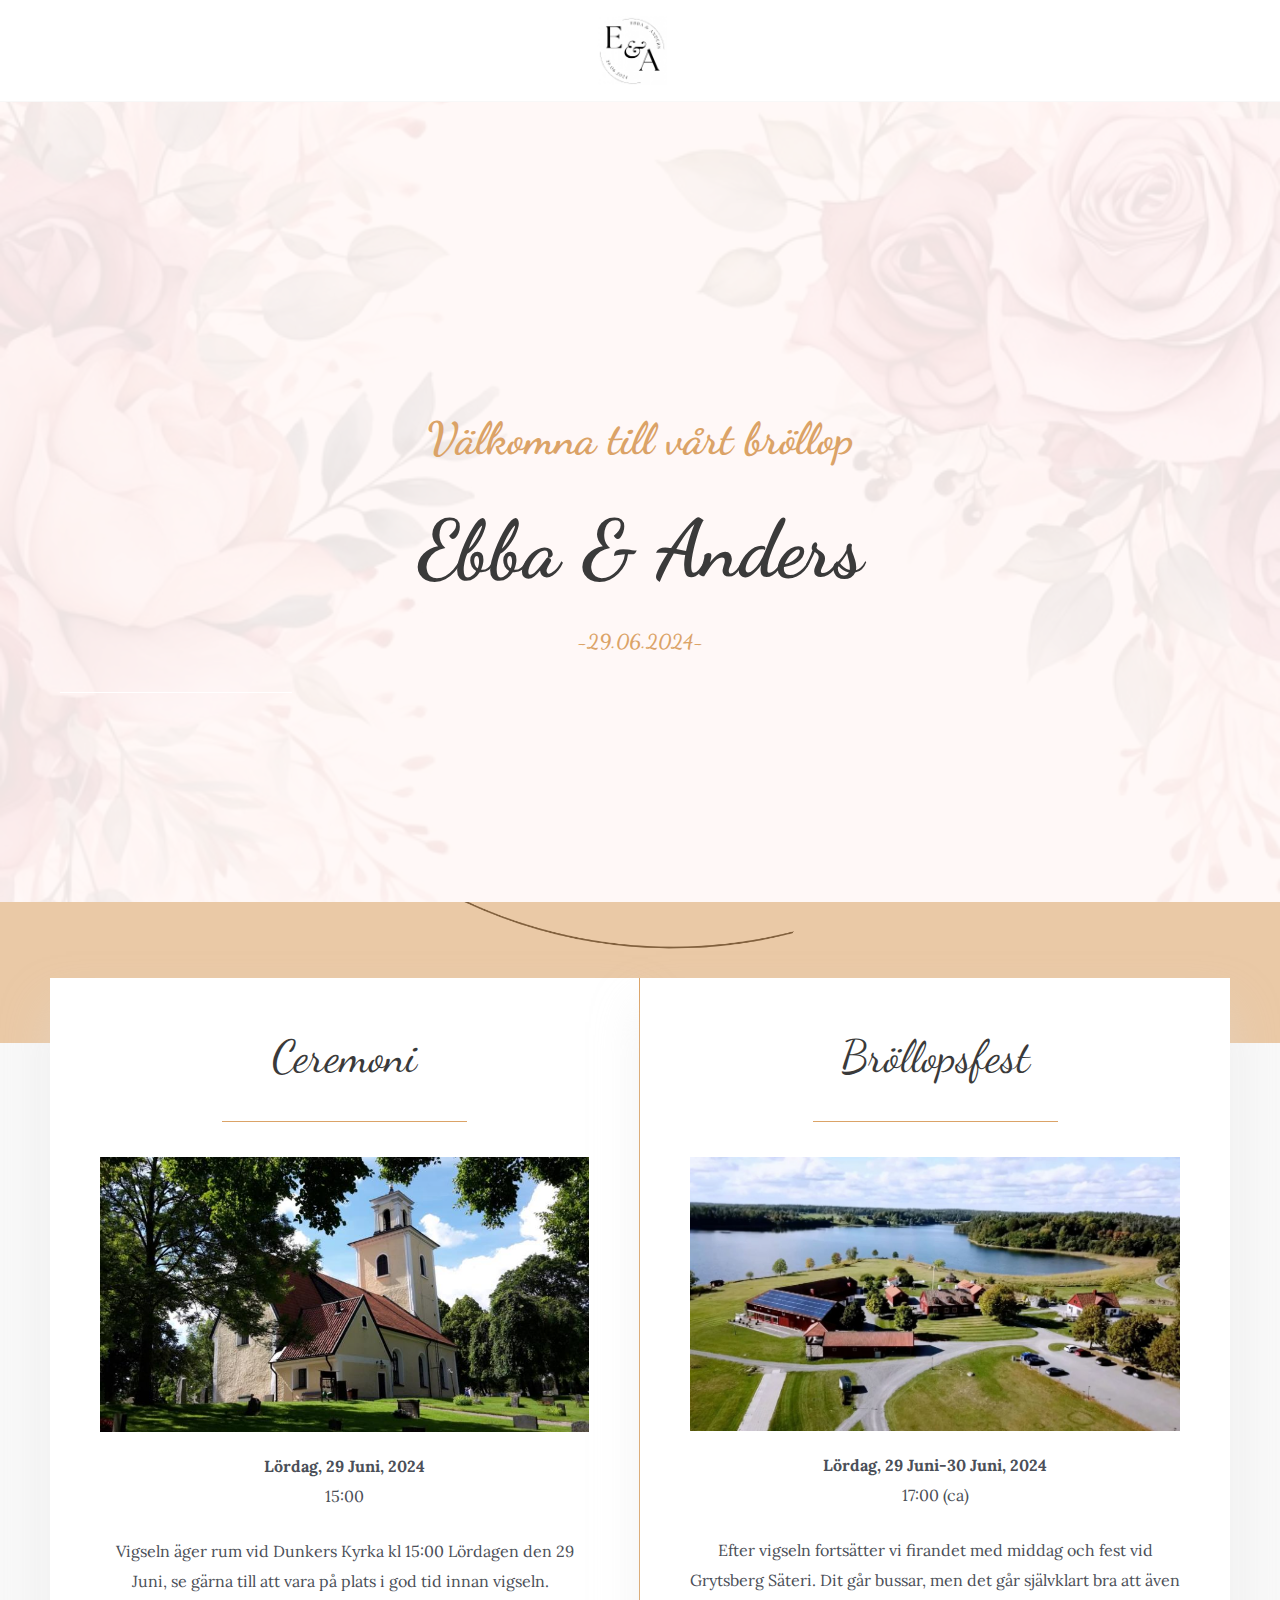
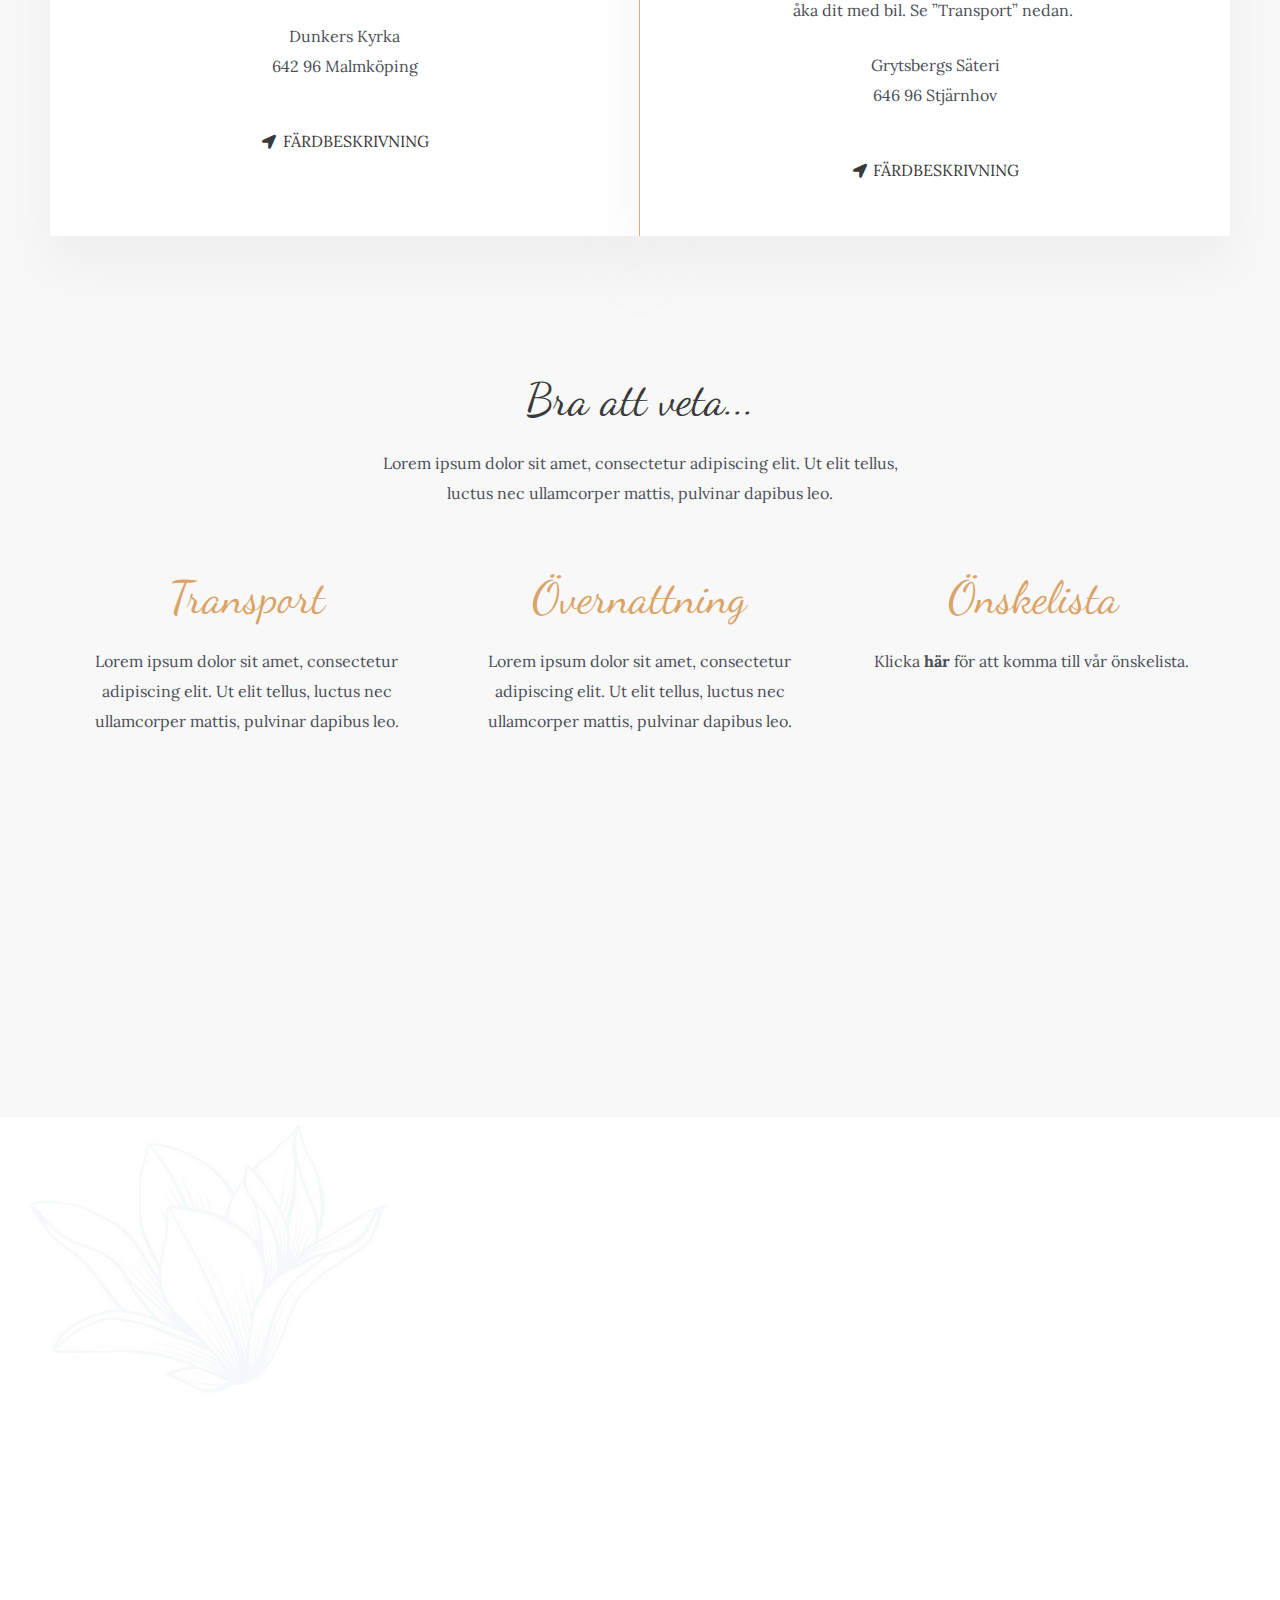
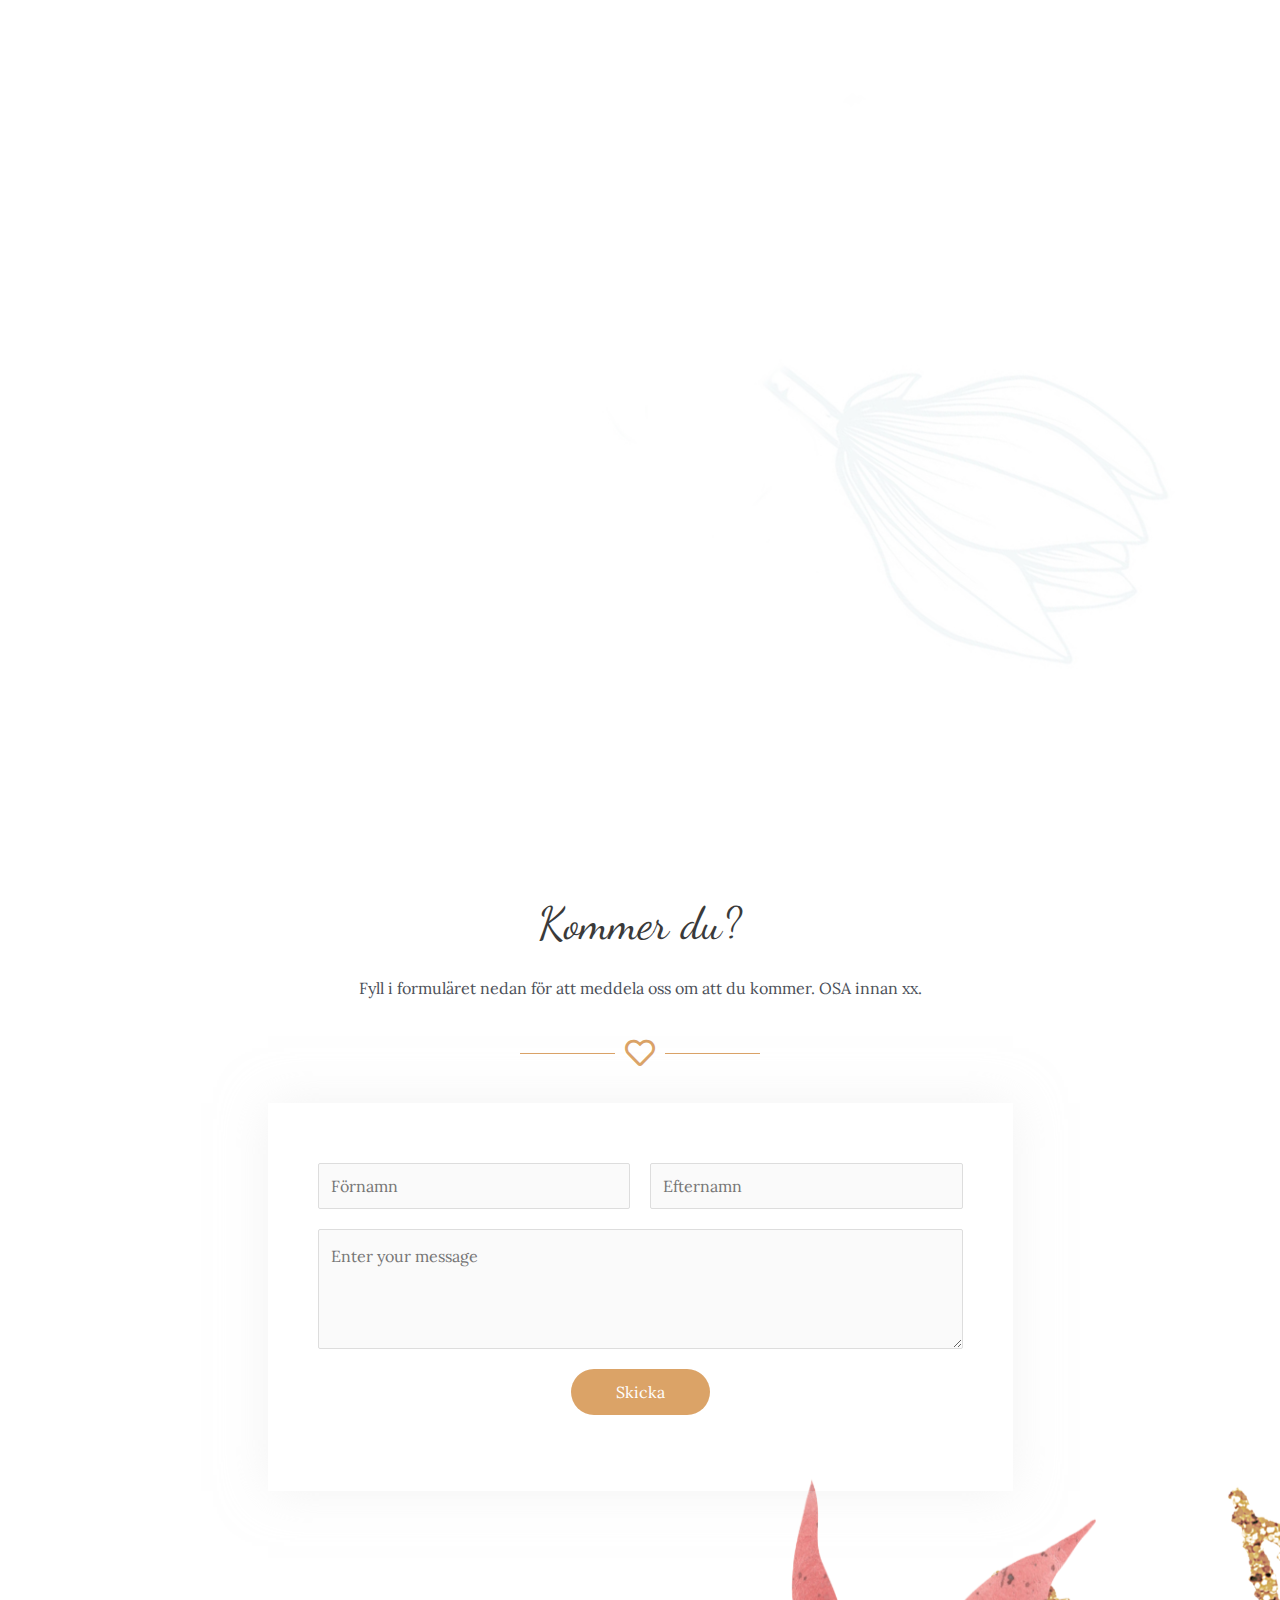
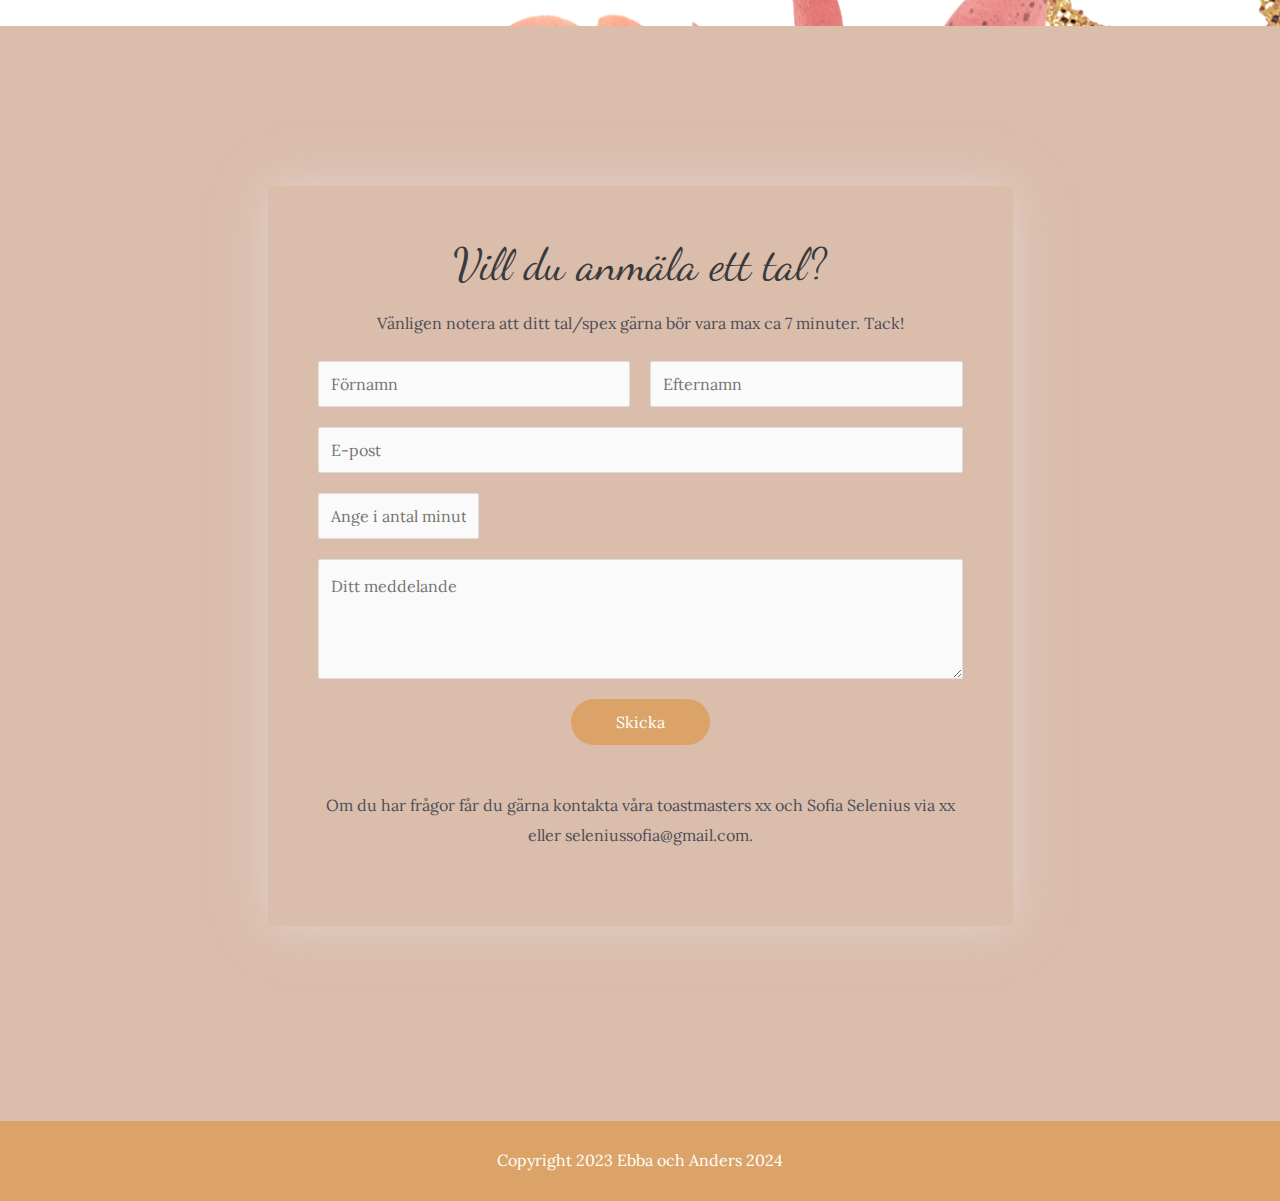
==== commit 9bfe5d40: "v5" ====
--- a/index.html
+++ b/index.html
@@ -7,10 +7,10 @@
 	 <title>Ebba och Anders 2024 &#8211; Ebba och Anders 2024</title>
 <meta name="robots" content="noindex, nofollow">
 <link rel="dns-prefetch" href="//fonts.googleapis.com">
-<link rel="alternate" type="application/rss+xml" title="Ebba och Anders 2024 &raquo; Webbflöde" href="/feed/">
-<link rel="alternate" type="application/rss+xml" title="Ebba och Anders 2024 &raquo; kommentarsflöde" href="/comments/feed/">
+<link rel="alternate" type="application/rss+xml" title="Ebba och Anders 2024 &raquo; Webbflöde" href="https://seleniussofia.github.io/ebba-och-anders/feed/">
+<link rel="alternate" type="application/rss+xml" title="Ebba och Anders 2024 &raquo; kommentarsflöde" href="https://seleniussofia.github.io/ebba-och-anders/comments/feed/">
 <script>
-window._wpemojiSettings = {"baseUrl":"https:\/\/s.w.org\/images\/core\/emoji\/14.0.0\/72x72\/","ext":".png","svgUrl":"https:\/\/s.w.org\/images\/core\/emoji\/14.0.0\/svg\/","svgExt":".svg","source":{"concatemoji":"\/wp-includes\/js\/wp-emoji-release.min.js?ver=6.3.2"}};
+window._wpemojiSettings = {"baseUrl":"https:\/\/s.w.org\/images\/core\/emoji\/14.0.0\/72x72\/","ext":".png","svgUrl":"https:\/\/s.w.org\/images\/core\/emoji\/14.0.0\/svg\/","svgExt":".svg","source":{"concatemoji":"https:\/\/seleniussofia.github.io\/ebba-och-anders\/wp-includes\/js\/wp-emoji-release.min.js?ver=6.3.2"}};
 /*! This file is auto-generated */
 !function(i,n){var o,s,e;function c(e){try{var t={supportTests:e,timestamp:(new Date).valueOf()};sessionStorage.setItem(o,JSON.stringify(t))}catch(e){}}function p(e,t,n){e.clearRect(0,0,e.canvas.width,e.canvas.height),e.fillText(t,0,0);var t=new Uint32Array(e.getImageData(0,0,e.canvas.width,e.canvas.height).data),r=(e.clearRect(0,0,e.canvas.width,e.canvas.height),e.fillText(n,0,0),new Uint32Array(e.getImageData(0,0,e.canvas.width,e.canvas.height).data));return t.every(function(e,t){return e===r[t]})}function u(e,t,n){switch(t){case"flag":return n(e,"🏳️‍⚧️","🏳️​⚧️")?!1:!n(e,"🇺🇳","🇺​🇳")&&!n(e,"🏴󠁧󠁢󠁥󠁮󠁧󠁿","🏴​󠁧​󠁢​󠁥​󠁮​󠁧​󠁿");case"emoji":return!n(e,"🫱🏻‍🫲🏿","🫱🏻​🫲🏿")}return!1}function f(e,t,n){var r="undefined"!=typeof WorkerGlobalScope&&self instanceof WorkerGlobalScope?new OffscreenCanvas(300,150):i.createElement("canvas"),a=r.getContext("2d",{willReadFrequently:!0}),o=(a.textBaseline="top",a.font="600 32px Arial",{});return e.forEach(function(e){o[e]=t(a,e,n)}),o}function t(e){var t=i.createElement("script");t.src=e,t.defer=!0,i.head.appendChild(t)}"undefined"!=typeof Promise&&(o="wpEmojiSettingsSupports",s=["flag","emoji"],n.supports={everything:!0,everythingExceptFlag:!0},e=new Promise(function(e){i.addEventListener("DOMContentLoaded",e,{once:!0})}),new Promise(function(t){var n=function(){try{var e=JSON.parse(sessionStorage.getItem(o));if("object"==typeof e&&"number"==typeof e.timestamp&&(new Date).valueOf()<e.timestamp+604800&&"object"==typeof e.supportTests)return e.supportTests}catch(e){}return null}();if(!n){if("undefined"!=typeof Worker&&"undefined"!=typeof OffscreenCanvas&&"undefined"!=typeof URL&&URL.createObjectURL&&"undefined"!=typeof Blob)try{var e="postMessage("+f.toString()+"("+[JSON.stringify(s),u.toString(),p.toString()].join(",")+"));",r=new Blob([e],{type:"text/javascript"}),a=new Worker(URL.createObjectURL(r),{name:"wpTestEmojiSupports"});return void(a.onmessage=function(e){c(n=e.data),a.terminate(),t(n)})}catch(e){}c(n=f(s,u,p))}t(n)}).then(function(e){for(var t in e)n.supports[t]=e[t],n.supports.everything=n.supports.everything&&n.supports[t],"flag"!==t&&(n.supports.everythingExceptFlag=n.supports.everythingExceptFlag&&n.supports[t]);n.supports.everythingExceptFlag=n.supports.everythingExceptFlag&&!n.supports.flag,n.DOMReady=!1,n.readyCallback=function(){n.DOMReady=!0}}).then(function(){return e}).then(function(){var e;n.supports.everything||(n.readyCallback(),(e=n.source||{}).concatemoji?t(e.concatemoji):e.wpemoji&&e.twemoji&&(t(e.twemoji),t(e.wpemoji)))}))}((window,document),window._wpemojiSettings);
 </script>
@@ -26,24 +26,24 @@
 	background: none !important;
 	padding: 0 !important;
 }</style>
-	<link rel="stylesheet" id="astra-theme-css-css" href="/wp-content/themes/astra/assets/css/minified/main.min.css?ver=4.3.1" media="all">
+	<link rel="stylesheet" id="astra-theme-css-css" href="https://seleniussofia.github.io/ebba-och-anders/wp-content/themes/astra/assets/css/minified/main.min.css?ver=4.3.1" media="all">
 <style id="astra-theme-css-inline-css">.ast-no-sidebar .entry-content .alignfull {margin-left: calc( -50vw + 50%);margin-right: calc( -50vw + 50%);max-width: 100vw;width: 100vw;}.ast-no-sidebar .entry-content .alignwide {margin-left: calc(-41vw + 50%);margin-right: calc(-41vw + 50%);max-width: unset;width: unset;}.ast-no-sidebar .entry-content .alignfull .alignfull,.ast-no-sidebar .entry-content .alignfull .alignwide,.ast-no-sidebar .entry-content .alignwide .alignfull,.ast-no-sidebar .entry-content .alignwide .alignwide,.ast-no-sidebar .entry-content .wp-block-column .alignfull,.ast-no-sidebar .entry-content .wp-block-column .alignwide{width: 100%;margin-left: auto;margin-right: auto;}.wp-block-gallery,.blocks-gallery-grid {margin: 0;}.wp-block-separator {max-width: 100px;}.wp-block-separator.is-style-wide,.wp-block-separator.is-style-dots {max-width: none;}.entry-content .has-2-columns .wp-block-column:first-child {padding-right: 10px;}.entry-content .has-2-columns .wp-block-column:last-child {padding-left: 10px;}@media (max-width: 782px) {.entry-content .wp-block-columns .wp-block-column {flex-basis: 100%;}.entry-content .has-2-columns .wp-block-column:first-child {padding-right: 0;}.entry-content .has-2-columns .wp-block-column:last-child {padding-left: 0;}}body .entry-content .wp-block-latest-posts {margin-left: 0;}body .entry-content .wp-block-latest-posts li {list-style: none;}.ast-no-sidebar .ast-container .entry-content .wp-block-latest-posts {margin-left: 0;}.ast-header-break-point .entry-content .alignwide {margin-left: auto;margin-right: auto;}.entry-content .blocks-gallery-item img {margin-bottom: auto;}.wp-block-pullquote {border-top: 4px solid #555d66;border-bottom: 4px solid #555d66;color: #40464d;}:root{--ast-container-default-xlg-padding:6.67em;--ast-container-default-lg-padding:5.67em;--ast-container-default-slg-padding:4.34em;--ast-container-default-md-padding:3.34em;--ast-container-default-sm-padding:6.67em;--ast-container-default-xs-padding:2.4em;--ast-container-default-xxs-padding:1.4em;--ast-code-block-background:#EEEEEE;--ast-comment-inputs-background:#FAFAFA;}html{font-size:100%;}a,.page-title{color:var(--ast-global-color-2);}a:hover,a:focus{color:var(--ast-global-color-1);}body,button,input,select,textarea,.ast-button,.ast-custom-button{font-family:'Lora',serif;font-weight:400;font-size:16px;font-size:1rem;}blockquote{color:var(--ast-global-color-3);}h1,.entry-content h1,h2,.entry-content h2,h3,.entry-content h3,h4,.entry-content h4,h5,.entry-content h5,h6,.entry-content h6,.site-title,.site-title a{font-family:'Dancing Script',handwriting;font-weight:700;}.site-title{font-size:35px;font-size:2.1875rem;display:none;}header .custom-logo-link img{max-width:70px;}.astra-logo-svg{width:70px;}.site-header .site-description{font-size:15px;font-size:0.9375rem;display:none;}.entry-title{font-size:30px;font-size:1.875rem;}h1,.entry-content h1{font-size:80px;font-size:5rem;font-weight:normal;font-family:'Dancing Script',handwriting;}h2,.entry-content h2{font-size:45px;font-size:2.8125rem;font-weight:normal;font-family:'Dancing Script',handwriting;}h3,.entry-content h3{font-size:25px;font-size:1.5625rem;font-weight:normal;font-family:'Dancing Script',handwriting;}h4,.entry-content h4{font-size:20px;font-size:1.25rem;font-weight:700;font-family:'Dancing Script',handwriting;}h5,.entry-content h5{font-size:18px;font-size:1.125rem;font-weight:700;font-family:'Dancing Script',handwriting;}h6,.entry-content h6{font-size:15px;font-size:0.9375rem;font-weight:700;font-family:'Dancing Script',handwriting;}::selection{background-color:var(--ast-global-color-0);color:#000000;}body,h1,.entry-title a,.entry-content h1,h2,.entry-content h2,h3,.entry-content h3,h4,.entry-content h4,h5,.entry-content h5,h6,.entry-content h6{color:var(--ast-global-color-3);}.tagcloud a:hover,.tagcloud a:focus,.tagcloud a.current-item{color:#ffffff;border-color:var(--ast-global-color-2);background-color:var(--ast-global-color-2);}input:focus,input[type="text"]:focus,input[type="email"]:focus,input[type="url"]:focus,input[type="password"]:focus,input[type="reset"]:focus,input[type="search"]:focus,textarea:focus{border-color:var(--ast-global-color-2);}input[type="radio"]:checked,input[type=reset],input[type="checkbox"]:checked,input[type="checkbox"]:hover:checked,input[type="checkbox"]:focus:checked,input[type=range]::-webkit-slider-thumb{border-color:var(--ast-global-color-2);background-color:var(--ast-global-color-2);box-shadow:none;}.site-footer a:hover + .post-count,.site-footer a:focus + .post-count{background:var(--ast-global-color-2);border-color:var(--ast-global-color-2);}.single .nav-links .nav-previous,.single .nav-links .nav-next{color:var(--ast-global-color-2);}.entry-meta,.entry-meta *{line-height:1.45;color:var(--ast-global-color-2);}.entry-meta a:hover,.entry-meta a:hover *,.entry-meta a:focus,.entry-meta a:focus *,.page-links > .page-link,.page-links .page-link:hover,.post-navigation a:hover{color:var(--ast-global-color-1);}#cat option,.secondary .calendar_wrap thead a,.secondary .calendar_wrap thead a:visited{color:var(--ast-global-color-2);}.secondary .calendar_wrap #today,.ast-progress-val span{background:var(--ast-global-color-2);}.secondary a:hover + .post-count,.secondary a:focus + .post-count{background:var(--ast-global-color-2);border-color:var(--ast-global-color-2);}.calendar_wrap #today > a{color:#ffffff;}.page-links .page-link,.single .post-navigation a{color:var(--ast-global-color-2);}.astra-logo-svg:not(.sticky-custom-logo .astra-logo-svg,.transparent-custom-logo .astra-logo-svg,.advanced-header-logo .astra-logo-svg){height:72px;}.ast-archive-title{color:var(--ast-global-color-2);}.widget-title,.widget .wp-block-heading{font-size:22px;font-size:1.375rem;color:var(--ast-global-color-2);}a:focus-visible,.ast-menu-toggle:focus-visible,.site .skip-link:focus-visible,.wp-block-loginout input:focus-visible,.wp-block-search.wp-block-search__button-inside .wp-block-search__inside-wrapper,.ast-header-navigation-arrow:focus-visible,.woocommerce .wc-proceed-to-checkout > .checkout-button:focus-visible,.woocommerce .woocommerce-MyAccount-navigation ul li a:focus-visible,.ast-orders-table__row .ast-orders-table__cell:focus-visible,.woocommerce .woocommerce-order-details .order-again > .button:focus-visible,.woocommerce .woocommerce-message a.button.wc-forward:focus-visible,.woocommerce #minus_qty:focus-visible,.woocommerce #plus_qty:focus-visible,a#ast-apply-coupon:focus-visible,.woocommerce .woocommerce-info a:focus-visible,.woocommerce .astra-shop-summary-wrap a:focus-visible,.woocommerce a.wc-forward:focus-visible,#ast-apply-coupon:focus-visible,.woocommerce-js .woocommerce-mini-cart-item a.remove:focus-visible{outline-style:dotted;outline-color:inherit;outline-width:thin;border-color:transparent;}input:focus,input[type="text"]:focus,input[type="email"]:focus,input[type="url"]:focus,input[type="password"]:focus,input[type="reset"]:focus,input[type="search"]:focus,input[type="number"]:focus,textarea:focus,.wp-block-search__input:focus,[data-section="section-header-mobile-trigger"] .ast-button-wrap .ast-mobile-menu-trigger-minimal:focus,.ast-mobile-popup-drawer.active .menu-toggle-close:focus,.woocommerce-ordering select.orderby:focus,#ast-scroll-top:focus,#coupon_code:focus,.woocommerce-page #comment:focus,.woocommerce #reviews #respond input#submit:focus,.woocommerce a.add_to_cart_button:focus,.woocommerce .button.single_add_to_cart_button:focus,.woocommerce .woocommerce-cart-form button:focus,.woocommerce .woocommerce-cart-form__cart-item .quantity .qty:focus,.woocommerce .woocommerce-billing-fields .woocommerce-billing-fields__field-wrapper .woocommerce-input-wrapper > .input-text:focus,.woocommerce #order_comments:focus,.woocommerce #place_order:focus,.woocommerce .woocommerce-address-fields .woocommerce-address-fields__field-wrapper .woocommerce-input-wrapper > .input-text:focus,.woocommerce .woocommerce-MyAccount-content form button:focus,.woocommerce .woocommerce-MyAccount-content .woocommerce-EditAccountForm .woocommerce-form-row .woocommerce-Input.input-text:focus,.woocommerce .ast-woocommerce-container .woocommerce-pagination ul.page-numbers li a:focus,body #content .woocommerce form .form-row .select2-container--default .select2-selection--single:focus,#ast-coupon-code:focus,.woocommerce.woocommerce-js .quantity input[type=number]:focus,.woocommerce-js .woocommerce-mini-cart-item .quantity input[type=number]:focus,.woocommerce p#ast-coupon-trigger:focus{border-style:dotted;border-color:inherit;border-width:thin;outline-color:transparent;}.ast-logo-title-inline .site-logo-img{padding-right:1em;}.site-logo-img img{ transition:all 0.2s linear;}.ast-page-builder-template .hentry {margin: 0;}.ast-page-builder-template .site-content > .ast-container {max-width: 100%;padding: 0;}.ast-page-builder-template .site-content #primary {padding: 0;margin: 0;}.ast-page-builder-template .no-results {text-align: center;margin: 4em auto;}.ast-page-builder-template .ast-pagination {padding: 2em;}.ast-page-builder-template .entry-header.ast-no-title.ast-no-thumbnail {margin-top: 0;}.ast-page-builder-template .entry-header.ast-header-without-markup {margin-top: 0;margin-bottom: 0;}.ast-page-builder-template .entry-header.ast-no-title.ast-no-meta {margin-bottom: 0;}.ast-page-builder-template.single .post-navigation {padding-bottom: 2em;}.ast-page-builder-template.single-post .site-content > .ast-container {max-width: 100%;}.ast-page-builder-template .entry-header {margin-top: 4em;margin-left: auto;margin-right: auto;padding-left: 20px;padding-right: 20px;}.single.ast-page-builder-template .entry-header {padding-left: 20px;padding-right: 20px;}.ast-page-builder-template .ast-archive-description {margin: 4em auto 0;padding-left: 20px;padding-right: 20px;}.ast-page-builder-template.ast-no-sidebar .entry-content .alignwide {margin-left: 0;margin-right: 0;}.ast-header-break-point #ast-desktop-header{display:none;}@media (min-width:921px){#ast-mobile-header{display:none;}}.wp-block-buttons.aligncenter{justify-content:center;}@media (max-width:921px){.ast-theme-transparent-header #primary,.ast-theme-transparent-header #secondary{padding:0;}}@media (max-width:921px){.ast-plain-container.ast-no-sidebar #primary{padding:0;}}.ast-plain-container.ast-no-sidebar #primary{margin-top:0;margin-bottom:0;}@media (min-width:1200px){.wp-block-group .has-background{padding:20px;}}@media (min-width:1200px){.ast-no-sidebar.ast-separate-container .entry-content .wp-block-group.alignwide,.ast-no-sidebar.ast-separate-container .entry-content .wp-block-cover.alignwide{margin-left:-20px;margin-right:-20px;padding-left:20px;padding-right:20px;}.ast-no-sidebar.ast-separate-container .entry-content .wp-block-cover.alignfull,.ast-no-sidebar.ast-separate-container .entry-content .wp-block-group.alignfull{margin-left:-6.67em;margin-right:-6.67em;padding-left:6.67em;padding-right:6.67em;}}@media (min-width:1200px){.wp-block-cover-image.alignwide .wp-block-cover__inner-container,.wp-block-cover.alignwide .wp-block-cover__inner-container,.wp-block-cover-image.alignfull .wp-block-cover__inner-container,.wp-block-cover.alignfull .wp-block-cover__inner-container{width:100%;}}.wp-block-columns{margin-bottom:unset;}.wp-block-image.size-full{margin:2rem 0;}.wp-block-separator.has-background{padding:0;}.wp-block-gallery{margin-bottom:1.6em;}.wp-block-group{padding-top:4em;padding-bottom:4em;}.wp-block-group__inner-container .wp-block-columns:last-child,.wp-block-group__inner-container :last-child,.wp-block-table table{margin-bottom:0;}.blocks-gallery-grid{width:100%;}.wp-block-navigation-link__content{padding:5px 0;}.wp-block-group .wp-block-group .has-text-align-center,.wp-block-group .wp-block-column .has-text-align-center{max-width:100%;}.has-text-align-center{margin:0 auto;}@media (min-width:1200px){.wp-block-cover__inner-container,.alignwide .wp-block-group__inner-container,.alignfull .wp-block-group__inner-container{max-width:1200px;margin:0 auto;}.wp-block-group.alignnone,.wp-block-group.aligncenter,.wp-block-group.alignleft,.wp-block-group.alignright,.wp-block-group.alignwide,.wp-block-columns.alignwide{margin:2rem 0 1rem 0;}}@media (max-width:1200px){.wp-block-group{padding:3em;}.wp-block-group .wp-block-group{padding:1.5em;}.wp-block-columns,.wp-block-column{margin:1rem 0;}}@media (min-width:921px){.wp-block-columns .wp-block-group{padding:2em;}}@media (max-width:544px){.wp-block-cover-image .wp-block-cover__inner-container,.wp-block-cover .wp-block-cover__inner-container{width:unset;}.wp-block-cover,.wp-block-cover-image{padding:2em 0;}.wp-block-group,.wp-block-cover{padding:2em;}.wp-block-media-text__media img,.wp-block-media-text__media video{width:unset;max-width:100%;}.wp-block-media-text.has-background .wp-block-media-text__content{padding:1em;}}.wp-block-image.aligncenter{margin-left:auto;margin-right:auto;}.wp-block-table.aligncenter{margin-left:auto;margin-right:auto;}@media (min-width:544px){.entry-content .wp-block-media-text.has-media-on-the-right .wp-block-media-text__content{padding:0 8% 0 0;}.entry-content .wp-block-media-text .wp-block-media-text__content{padding:0 0 0 8%;}.ast-plain-container .site-content .entry-content .has-custom-content-position.is-position-bottom-left > *,.ast-plain-container .site-content .entry-content .has-custom-content-position.is-position-bottom-right > *,.ast-plain-container .site-content .entry-content .has-custom-content-position.is-position-top-left > *,.ast-plain-container .site-content .entry-content .has-custom-content-position.is-position-top-right > *,.ast-plain-container .site-content .entry-content .has-custom-content-position.is-position-center-right > *,.ast-plain-container .site-content .entry-content .has-custom-content-position.is-position-center-left > *{margin:0;}}@media (max-width:544px){.entry-content .wp-block-media-text .wp-block-media-text__content{padding:8% 0;}.wp-block-media-text .wp-block-media-text__media img{width:auto;max-width:100%;}}.wp-block-button.is-style-outline .wp-block-button__link{border-color:var(--ast-global-color-0);border-top-width:0;border-right-width:0;border-bottom-width:0;border-left-width:0;}div.wp-block-button.is-style-outline > .wp-block-button__link:not(.has-text-color),div.wp-block-button.wp-block-button__link.is-style-outline:not(.has-text-color){color:var(--ast-global-color-0);}.wp-block-button.is-style-outline .wp-block-button__link:hover,div.wp-block-button.is-style-outline .wp-block-button__link:focus,div.wp-block-button.is-style-outline > .wp-block-button__link:not(.has-text-color):hover,div.wp-block-button.wp-block-button__link.is-style-outline:not(.has-text-color):hover{color:var(--ast-global-color-5);background-color:var(--ast-global-color-1);border-color:var(--ast-global-color-1);}.post-page-numbers.current .page-link,.ast-pagination .page-numbers.current{color:#000000;border-color:var(--ast-global-color-0);background-color:var(--ast-global-color-0);border-radius:2px;}@media (min-width:544px){.entry-content > .alignleft{margin-right:20px;}.entry-content > .alignright{margin-left:20px;}}.wp-block-button.is-style-outline .wp-block-button__link{border-top-width:0;border-right-width:0;border-bottom-width:0;border-left-width:0;}h1.widget-title{font-weight:normal;}h2.widget-title{font-weight:normal;}h3.widget-title{font-weight:normal;}@media (max-width:921px){.ast-separate-container #primary,.ast-separate-container #secondary{padding:1.5em 0;}#primary,#secondary{padding:1.5em 0;margin:0;}.ast-left-sidebar #content > .ast-container{display:flex;flex-direction:column-reverse;width:100%;}.ast-separate-container .ast-article-post,.ast-separate-container .ast-article-single{padding:1.5em 2.14em;}.ast-author-box img.avatar{margin:20px 0 0 0;}}@media (min-width:922px){.ast-separate-container.ast-right-sidebar #primary,.ast-separate-container.ast-left-sidebar #primary{border:0;}.search-no-results.ast-separate-container #primary{margin-bottom:4em;}}.elementor-button-wrapper .elementor-button{border-style:solid;text-decoration:none;border-top-width:0;border-right-width:0;border-left-width:0;border-bottom-width:0;}body .elementor-button.elementor-size-sm,body .elementor-button.elementor-size-xs,body .elementor-button.elementor-size-md,body .elementor-button.elementor-size-lg,body .elementor-button.elementor-size-xl,body .elementor-button{border-top-left-radius:100px;border-top-right-radius:100px;border-bottom-right-radius:100px;border-bottom-left-radius:100px;padding-top:15px;padding-right:45px;padding-bottom:15px;padding-left:45px;}.elementor-button-wrapper .elementor-button{border-color:var(--ast-global-color-0);background-color:var(--ast-global-color-0);}.elementor-button-wrapper .elementor-button:hover,.elementor-button-wrapper .elementor-button:focus{color:var(--ast-global-color-5);background-color:var(--ast-global-color-1);border-color:var(--ast-global-color-1);}.wp-block-button .wp-block-button__link ,.elementor-button-wrapper .elementor-button,.elementor-button-wrapper .elementor-button:visited{color:var(--ast-global-color-5);}.elementor-button-wrapper .elementor-button{line-height:1em;}.wp-block-button .wp-block-button__link:hover,.wp-block-button .wp-block-button__link:focus{color:var(--ast-global-color-5);background-color:var(--ast-global-color-1);border-color:var(--ast-global-color-1);}.wp-block-button .wp-block-button__link{border-top-width:0;border-right-width:0;border-left-width:0;border-bottom-width:0;border-color:var(--ast-global-color-0);background-color:var(--ast-global-color-0);color:var(--ast-global-color-5);font-family:inherit;font-weight:inherit;line-height:1em;border-top-left-radius:100px;border-top-right-radius:100px;border-bottom-right-radius:100px;border-bottom-left-radius:100px;padding-top:15px;padding-right:45px;padding-bottom:15px;padding-left:45px;}.menu-toggle,button,.ast-button,.ast-custom-button,.button,input#submit,input[type="button"],input[type="submit"],input[type="reset"],form[CLASS*="wp-block-search__"].wp-block-search .wp-block-search__inside-wrapper .wp-block-search__button{border-style:solid;border-top-width:0;border-right-width:0;border-left-width:0;border-bottom-width:0;color:var(--ast-global-color-5);border-color:var(--ast-global-color-0);background-color:var(--ast-global-color-0);padding-top:15px;padding-right:45px;padding-bottom:15px;padding-left:45px;font-family:inherit;font-weight:inherit;line-height:1em;border-top-left-radius:100px;border-top-right-radius:100px;border-bottom-right-radius:100px;border-bottom-left-radius:100px;}button:focus,.menu-toggle:hover,button:hover,.ast-button:hover,.ast-custom-button:hover .button:hover,.ast-custom-button:hover ,input[type=reset]:hover,input[type=reset]:focus,input#submit:hover,input#submit:focus,input[type="button"]:hover,input[type="button"]:focus,input[type="submit"]:hover,input[type="submit"]:focus,form[CLASS*="wp-block-search__"].wp-block-search .wp-block-search__inside-wrapper .wp-block-search__button:hover,form[CLASS*="wp-block-search__"].wp-block-search .wp-block-search__inside-wrapper .wp-block-search__button:focus{color:var(--ast-global-color-5);background-color:var(--ast-global-color-1);border-color:var(--ast-global-color-1);}@media (max-width:921px){.ast-mobile-header-stack .main-header-bar .ast-search-menu-icon{display:inline-block;}.ast-header-break-point.ast-header-custom-item-outside .ast-mobile-header-stack .main-header-bar .ast-search-icon{margin:0;}.ast-comment-avatar-wrap img{max-width:2.5em;}.ast-separate-container .ast-comment-list li.depth-1{padding:1.5em 2.14em;}.ast-separate-container .comment-respond{padding:2em 2.14em;}.ast-comment-meta{padding:0 1.8888em 1.3333em;}}@media (min-width:544px){.ast-container{max-width:100%;}}@media (max-width:544px){.ast-separate-container .ast-article-post,.ast-separate-container .ast-article-single,.ast-separate-container .comments-title,.ast-separate-container .ast-archive-description{padding:1.5em 1em;}.ast-separate-container #content .ast-container{padding-left:0.54em;padding-right:0.54em;}.ast-separate-container .ast-comment-list li.depth-1{padding:1.5em 1em;margin-bottom:1.5em;}.ast-separate-container .ast-comment-list .bypostauthor{padding:.5em;}.ast-search-menu-icon.ast-dropdown-active .search-field{width:170px;}}body,.ast-separate-container{background-color:var(--ast-global-color-4);;background-image:none;;}.ast-no-sidebar.ast-separate-container .entry-content .alignfull {margin-left: -6.67em;margin-right: -6.67em;width: auto;}@media (max-width: 1200px) {.ast-no-sidebar.ast-separate-container .entry-content .alignfull {margin-left: -2.4em;margin-right: -2.4em;}}@media (max-width: 768px) {.ast-no-sidebar.ast-separate-container .entry-content .alignfull {margin-left: -2.14em;margin-right: -2.14em;}}@media (max-width: 544px) {.ast-no-sidebar.ast-separate-container .entry-content .alignfull {margin-left: -1em;margin-right: -1em;}}.ast-no-sidebar.ast-separate-container .entry-content .alignwide {margin-left: -20px;margin-right: -20px;}.ast-no-sidebar.ast-separate-container .entry-content .wp-block-column .alignfull,.ast-no-sidebar.ast-separate-container .entry-content .wp-block-column .alignwide {margin-left: auto;margin-right: auto;width: 100%;}@media (max-width:921px){.site-title{display:none;}.site-header .site-description{display:none;}.entry-title{font-size:30px;}h1,.entry-content h1{font-size:60px;}h2,.entry-content h2{font-size:25px;}h3,.entry-content h3{font-size:20px;}.astra-logo-svg{width:150px;}.astra-logo-svg:not(.sticky-custom-logo .astra-logo-svg,.transparent-custom-logo .astra-logo-svg,.advanced-header-logo .astra-logo-svg){height:52px;}header .custom-logo-link img,.ast-header-break-point .site-logo-img .custom-mobile-logo-link img{max-width:150px;}}@media (max-width:544px){.site-title{display:none;}.site-header .site-description{display:none;}.entry-title{font-size:30px;}h1,.entry-content h1{font-size:43px;}h2,.entry-content h2{font-size:32px;}h3,.entry-content h3{font-size:20px;}header .custom-logo-link img,.ast-header-break-point .site-branding img,.ast-header-break-point .custom-logo-link img{max-width:100px;}.astra-logo-svg{width:100px;}.astra-logo-svg:not(.sticky-custom-logo .astra-logo-svg,.transparent-custom-logo .astra-logo-svg,.advanced-header-logo .astra-logo-svg){height:30px;}.ast-header-break-point .site-logo-img .custom-mobile-logo-link img{max-width:100px;}}@media (max-width:921px){html{font-size:91.2%;}}@media (max-width:544px){html{font-size:91.2%;}}@media (min-width:922px){.ast-container{max-width:1240px;}}@media (min-width:922px){.site-content .ast-container{display:flex;}}@media (max-width:921px){.site-content .ast-container{flex-direction:column;}}@media (min-width:922px){.main-header-menu .sub-menu .menu-item.ast-left-align-sub-menu:hover > .sub-menu,.main-header-menu .sub-menu .menu-item.ast-left-align-sub-menu.focus > .sub-menu{margin-left:-0px;}}.wp-block-search {margin-bottom: 20px;}.wp-block-site-tagline {margin-top: 20px;}form.wp-block-search .wp-block-search__input,.wp-block-search.wp-block-search__button-inside .wp-block-search__inside-wrapper {border-color: #eaeaea;background: #fafafa;}.wp-block-search.wp-block-search__button-inside .wp-block-search__inside-wrapper .wp-block-search__input:focus,.wp-block-loginout input:focus {outline: thin dotted;}.wp-block-loginout input:focus {border-color: transparent;} form.wp-block-search .wp-block-search__inside-wrapper .wp-block-search__input {padding: 12px;}form.wp-block-search .wp-block-search__button svg {fill: currentColor;width: 20px;height: 20px;}.wp-block-loginout p label {display: block;}.wp-block-loginout p:not(.login-remember):not(.login-submit) input {width: 100%;}.wp-block-loginout .login-remember input {width: 1.1rem;height: 1.1rem;margin: 0 5px 4px 0;vertical-align: middle;}blockquote {padding: 1.2em;}:root .has-ast-global-color-0-color{color:var(--ast-global-color-0);}:root .has-ast-global-color-0-background-color{background-color:var(--ast-global-color-0);}:root .wp-block-button .has-ast-global-color-0-color{color:var(--ast-global-color-0);}:root .wp-block-button .has-ast-global-color-0-background-color{background-color:var(--ast-global-color-0);}:root .has-ast-global-color-1-color{color:var(--ast-global-color-1);}:root .has-ast-global-color-1-background-color{background-color:var(--ast-global-color-1);}:root .wp-block-button .has-ast-global-color-1-color{color:var(--ast-global-color-1);}:root .wp-block-button .has-ast-global-color-1-background-color{background-color:var(--ast-global-color-1);}:root .has-ast-global-color-2-color{color:var(--ast-global-color-2);}:root .has-ast-global-color-2-background-color{background-color:var(--ast-global-color-2);}:root .wp-block-button .has-ast-global-color-2-color{color:var(--ast-global-color-2);}:root .wp-block-button .has-ast-global-color-2-background-color{background-color:var(--ast-global-color-2);}:root .has-ast-global-color-3-color{color:var(--ast-global-color-3);}:root .has-ast-global-color-3-background-color{background-color:var(--ast-global-color-3);}:root .wp-block-button .has-ast-global-color-3-color{color:var(--ast-global-color-3);}:root .wp-block-button .has-ast-global-color-3-background-color{background-color:var(--ast-global-color-3);}:root .has-ast-global-color-4-color{color:var(--ast-global-color-4);}:root .has-ast-global-color-4-background-color{background-color:var(--ast-global-color-4);}:root .wp-block-button .has-ast-global-color-4-color{color:var(--ast-global-color-4);}:root .wp-block-button .has-ast-global-color-4-background-color{background-color:var(--ast-global-color-4);}:root .has-ast-global-color-5-color{color:var(--ast-global-color-5);}:root .has-ast-global-color-5-background-color{background-color:var(--ast-global-color-5);}:root .wp-block-button .has-ast-global-color-5-color{color:var(--ast-global-color-5);}:root .wp-block-button .has-ast-global-color-5-background-color{background-color:var(--ast-global-color-5);}:root .has-ast-global-color-6-color{color:var(--ast-global-color-6);}:root .has-ast-global-color-6-background-color{background-color:var(--ast-global-color-6);}:root .wp-block-button .has-ast-global-color-6-color{color:var(--ast-global-color-6);}:root .wp-block-button .has-ast-global-color-6-background-color{background-color:var(--ast-global-color-6);}:root .has-ast-global-color-7-color{color:var(--ast-global-color-7);}:root .has-ast-global-color-7-background-color{background-color:var(--ast-global-color-7);}:root .wp-block-button .has-ast-global-color-7-color{color:var(--ast-global-color-7);}:root .wp-block-button .has-ast-global-color-7-background-color{background-color:var(--ast-global-color-7);}:root .has-ast-global-color-8-color{color:var(--ast-global-color-8);}:root .has-ast-global-color-8-background-color{background-color:var(--ast-global-color-8);}:root .wp-block-button .has-ast-global-color-8-color{color:var(--ast-global-color-8);}:root .wp-block-button .has-ast-global-color-8-background-color{background-color:var(--ast-global-color-8);}:root{--ast-global-color-0:#dba367;--ast-global-color-1:#d19a60;--ast-global-color-2:#3a3a3a;--ast-global-color-3:#4b4f58;--ast-global-color-4:#f8f8f8;--ast-global-color-5:#FFFFFF;--ast-global-color-6:#F2F5F7;--ast-global-color-7:#424242;--ast-global-color-8:#000000;}:root {--ast-border-color : #dddddd;}.ast-single-entry-banner {-js-display: flex;display: flex;flex-direction: column;justify-content: center;text-align: center;position: relative;background: #eeeeee;}.ast-single-entry-banner[data-banner-layout="layout-1"] {max-width: 1200px;background: inherit;padding: 20px 0;}.ast-single-entry-banner[data-banner-width-type="custom"] {margin: 0 auto;width: 100%;}.ast-single-entry-banner + .site-content .entry-header {margin-bottom: 0;}header.entry-header .entry-title{font-size:30px;font-size:1.875rem;}header.entry-header > *:not(:last-child){margin-bottom:10px;}.ast-archive-entry-banner {-js-display: flex;display: flex;flex-direction: column;justify-content: center;text-align: center;position: relative;background: #eeeeee;}.ast-archive-entry-banner[data-banner-width-type="custom"] {margin: 0 auto;width: 100%;}.ast-archive-entry-banner[data-banner-layout="layout-1"] {background: inherit;padding: 20px 0;text-align: left;}body.archive .ast-archive-description{max-width:1200px;width:100%;text-align:left;padding-top:3em;padding-right:3em;padding-bottom:3em;padding-left:3em;}body.archive .ast-archive-description .ast-archive-title,body.archive .ast-archive-description .ast-archive-title *{font-size:40px;font-size:2.5rem;}body.archive .ast-archive-description > *:not(:last-child){margin-bottom:10px;}@media (max-width:921px){body.archive .ast-archive-description{text-align:left;}}@media (max-width:544px){body.archive .ast-archive-description{text-align:left;}}.ast-breadcrumbs .trail-browse,.ast-breadcrumbs .trail-items,.ast-breadcrumbs .trail-items li{display:inline-block;margin:0;padding:0;border:none;background:inherit;text-indent:0;text-decoration:none;}.ast-breadcrumbs .trail-browse{font-size:inherit;font-style:inherit;font-weight:inherit;color:inherit;}.ast-breadcrumbs .trail-items{list-style:none;}.trail-items li::after{padding:0 0.3em;content:"\00bb";}.trail-items li:last-of-type::after{display:none;}h1,.entry-content h1,h2,.entry-content h2,h3,.entry-content h3,h4,.entry-content h4,h5,.entry-content h5,h6,.entry-content h6{color:var(--ast-global-color-2);}.entry-title a{color:var(--ast-global-color-2);}@media (max-width:921px){.ast-builder-grid-row-container.ast-builder-grid-row-tablet-3-firstrow .ast-builder-grid-row > *:first-child,.ast-builder-grid-row-container.ast-builder-grid-row-tablet-3-lastrow .ast-builder-grid-row > *:last-child{grid-column:1 / -1;}}@media (max-width:544px){.ast-builder-grid-row-container.ast-builder-grid-row-mobile-3-firstrow .ast-builder-grid-row > *:first-child,.ast-builder-grid-row-container.ast-builder-grid-row-mobile-3-lastrow .ast-builder-grid-row > *:last-child{grid-column:1 / -1;}}.ast-builder-layout-element[data-section="title_tagline"]{display:flex;}@media (max-width:921px){.ast-header-break-point .ast-builder-layout-element[data-section="title_tagline"]{display:flex;}}@media (max-width:544px){.ast-header-break-point .ast-builder-layout-element[data-section="title_tagline"]{display:flex;}}.site-below-footer-wrap{padding-top:20px;padding-bottom:20px;}.site-below-footer-wrap[data-section="section-below-footer-builder"]{background-color:var(--ast-global-color-0);;background-image:none;;min-height:80px;}.site-below-footer-wrap[data-section="section-below-footer-builder"] .ast-builder-grid-row{max-width:1200px;margin-left:auto;margin-right:auto;}.site-below-footer-wrap[data-section="section-below-footer-builder"] .ast-builder-grid-row,.site-below-footer-wrap[data-section="section-below-footer-builder"] .site-footer-section{align-items:flex-start;}.site-below-footer-wrap[data-section="section-below-footer-builder"].ast-footer-row-inline .site-footer-section{display:flex;margin-bottom:0;}.ast-builder-grid-row-full .ast-builder-grid-row{grid-template-columns:1fr;}@media (max-width:921px){.site-below-footer-wrap[data-section="section-below-footer-builder"].ast-footer-row-tablet-inline .site-footer-section{display:flex;margin-bottom:0;}.site-below-footer-wrap[data-section="section-below-footer-builder"].ast-footer-row-tablet-stack .site-footer-section{display:block;margin-bottom:10px;}.ast-builder-grid-row-container.ast-builder-grid-row-tablet-full .ast-builder-grid-row{grid-template-columns:1fr;}}@media (max-width:544px){.site-below-footer-wrap[data-section="section-below-footer-builder"].ast-footer-row-mobile-inline .site-footer-section{display:flex;margin-bottom:0;}.site-below-footer-wrap[data-section="section-below-footer-builder"].ast-footer-row-mobile-stack .site-footer-section{display:block;margin-bottom:10px;}.ast-builder-grid-row-container.ast-builder-grid-row-mobile-full .ast-builder-grid-row{grid-template-columns:1fr;}}.site-below-footer-wrap[data-section="section-below-footer-builder"]{display:grid;}@media (max-width:921px){.ast-header-break-point .site-below-footer-wrap[data-section="section-below-footer-builder"]{display:grid;}}@media (max-width:544px){.ast-header-break-point .site-below-footer-wrap[data-section="section-below-footer-builder"]{display:grid;}}.ast-footer-copyright{text-align:center;}.ast-footer-copyright {color:var(--ast-global-color-5);}@media (max-width:921px){.ast-footer-copyright{text-align:center;}}@media (max-width:544px){.ast-footer-copyright{text-align:center;}}.ast-footer-copyright.ast-builder-layout-element{display:flex;}@media (max-width:921px){.ast-header-break-point .ast-footer-copyright.ast-builder-layout-element{display:flex;}}@media (max-width:544px){.ast-header-break-point .ast-footer-copyright.ast-builder-layout-element{display:flex;}}.footer-widget-area.widget-area.site-footer-focus-item{width:auto;}.elementor-widget-heading .elementor-heading-title{margin:0;}.elementor-page .ast-menu-toggle{color:unset !important;background:unset !important;}.elementor-post.elementor-grid-item.hentry{margin-bottom:0;}.woocommerce div.product .elementor-element.elementor-products-grid .related.products ul.products li.product,.elementor-element .elementor-wc-products .woocommerce[class*='columns-'] ul.products li.product{width:auto;margin:0;float:none;}.elementor-toc__list-wrapper{margin:0;}body .elementor hr{background-color:#ccc;margin:0;}.ast-left-sidebar .elementor-section.elementor-section-stretched,.ast-right-sidebar .elementor-section.elementor-section-stretched{max-width:100%;left:0 !important;}.elementor-template-full-width .ast-container{display:block;}.elementor-screen-only,.screen-reader-text,.screen-reader-text span,.ui-helper-hidden-accessible{top:0 !important;}@media (max-width:544px){.elementor-element .elementor-wc-products .woocommerce[class*="columns-"] ul.products li.product{width:auto;margin:0;}.elementor-element .woocommerce .woocommerce-result-count{float:none;}}.ast-header-break-point .main-header-bar{border-bottom-width:1px;}@media (min-width:922px){.main-header-bar{border-bottom-width:1px;}}.main-header-menu .menu-item, #astra-footer-menu .menu-item, .main-header-bar .ast-masthead-custom-menu-items{-js-display:flex;display:flex;-webkit-box-pack:center;-webkit-justify-content:center;-moz-box-pack:center;-ms-flex-pack:center;justify-content:center;-webkit-box-orient:vertical;-webkit-box-direction:normal;-webkit-flex-direction:column;-moz-box-orient:vertical;-moz-box-direction:normal;-ms-flex-direction:column;flex-direction:column;}.main-header-menu > .menu-item > .menu-link, #astra-footer-menu > .menu-item > .menu-link{height:100%;-webkit-box-align:center;-webkit-align-items:center;-moz-box-align:center;-ms-flex-align:center;align-items:center;-js-display:flex;display:flex;}.ast-header-break-point .main-navigation ul .menu-item .menu-link .icon-arrow:first-of-type svg{top:.2em;margin-top:0px;margin-left:0px;width:.65em;transform:translate(0, -2px) rotateZ(270deg);}.ast-mobile-popup-content .ast-submenu-expanded > .ast-menu-toggle{transform:rotateX(180deg);overflow-y:auto;}.ast-separate-container .blog-layout-1, .ast-separate-container .blog-layout-2, .ast-separate-container .blog-layout-3{background-color:transparent;background-image:none;}.ast-separate-container .ast-article-post{background-color:var(--ast-global-color-5);;background-image:none;;}@media (max-width:921px){.ast-separate-container .ast-article-post{background-color:var(--ast-global-color-5);;background-image:none;;}}@media (max-width:544px){.ast-separate-container .ast-article-post{background-color:var(--ast-global-color-5);;background-image:none;;}}.ast-separate-container .ast-article-single:not(.ast-related-post), .ast-separate-container .comments-area .comment-respond,.ast-separate-container .comments-area .ast-comment-list li, .woocommerce.ast-separate-container .ast-woocommerce-container, .ast-separate-container .error-404, .ast-separate-container .no-results, .single.ast-separate-container  .ast-author-meta, .ast-separate-container .related-posts-title-wrapper,.ast-separate-container .comments-count-wrapper, .ast-box-layout.ast-plain-container .site-content,.ast-padded-layout.ast-plain-container .site-content, .ast-separate-container .comments-area .comments-title, .ast-separate-container .ast-archive-description{background-color:var(--ast-global-color-5);;background-image:none;;}@media (max-width:921px){.ast-separate-container .ast-article-single:not(.ast-related-post), .ast-separate-container .comments-area .comment-respond,.ast-separate-container .comments-area .ast-comment-list li, .woocommerce.ast-separate-container .ast-woocommerce-container, .ast-separate-container .error-404, .ast-separate-container .no-results, .single.ast-separate-container  .ast-author-meta, .ast-separate-container .related-posts-title-wrapper,.ast-separate-container .comments-count-wrapper, .ast-box-layout.ast-plain-container .site-content,.ast-padded-layout.ast-plain-container .site-content, .ast-separate-container .comments-area .comments-title, .ast-separate-container .ast-archive-description{background-color:var(--ast-global-color-5);;background-image:none;;}}@media (max-width:544px){.ast-separate-container .ast-article-single:not(.ast-related-post), .ast-separate-container .comments-area .comment-respond,.ast-separate-container .comments-area .ast-comment-list li, .woocommerce.ast-separate-container .ast-woocommerce-container, .ast-separate-container .error-404, .ast-separate-container .no-results, .single.ast-separate-container  .ast-author-meta, .ast-separate-container .related-posts-title-wrapper,.ast-separate-container .comments-count-wrapper, .ast-box-layout.ast-plain-container .site-content,.ast-padded-layout.ast-plain-container .site-content, .ast-separate-container .comments-area .comments-title, .ast-separate-container .ast-archive-description{background-color:var(--ast-global-color-5);;background-image:none;;}}.ast-separate-container.ast-two-container #secondary .widget{background-color:var(--ast-global-color-5);;background-image:none;;}@media (max-width:921px){.ast-separate-container.ast-two-container #secondary .widget{background-color:var(--ast-global-color-5);;background-image:none;;}}@media (max-width:544px){.ast-separate-container.ast-two-container #secondary .widget{background-color:var(--ast-global-color-5);;background-image:none;;}}.ast-mobile-header-content > *,.ast-desktop-header-content > * {padding: 10px 0;height: auto;}.ast-mobile-header-content > *:first-child,.ast-desktop-header-content > *:first-child {padding-top: 10px;}.ast-mobile-header-content > .ast-builder-menu,.ast-desktop-header-content > .ast-builder-menu {padding-top: 0;}.ast-mobile-header-content > *:last-child,.ast-desktop-header-content > *:last-child {padding-bottom: 0;}.ast-mobile-header-content .ast-search-menu-icon.ast-inline-search label,.ast-desktop-header-content .ast-search-menu-icon.ast-inline-search label {width: 100%;}.ast-desktop-header-content .main-header-bar-navigation .ast-submenu-expanded > .ast-menu-toggle::before {transform: rotateX(180deg);}#ast-desktop-header .ast-desktop-header-content,.ast-mobile-header-content .ast-search-icon,.ast-desktop-header-content .ast-search-icon,.ast-mobile-header-wrap .ast-mobile-header-content,.ast-main-header-nav-open.ast-popup-nav-open .ast-mobile-header-wrap .ast-mobile-header-content,.ast-main-header-nav-open.ast-popup-nav-open .ast-desktop-header-content {display: none;}.ast-main-header-nav-open.ast-header-break-point #ast-desktop-header .ast-desktop-header-content,.ast-main-header-nav-open.ast-header-break-point .ast-mobile-header-wrap .ast-mobile-header-content {display: block;}.ast-desktop .ast-desktop-header-content .astra-menu-animation-slide-up > .menu-item > .sub-menu,.ast-desktop .ast-desktop-header-content .astra-menu-animation-slide-up > .menu-item .menu-item > .sub-menu,.ast-desktop .ast-desktop-header-content .astra-menu-animation-slide-down > .menu-item > .sub-menu,.ast-desktop .ast-desktop-header-content .astra-menu-animation-slide-down > .menu-item .menu-item > .sub-menu,.ast-desktop .ast-desktop-header-content .astra-menu-animation-fade > .menu-item > .sub-menu,.ast-desktop .ast-desktop-header-content .astra-menu-animation-fade > .menu-item .menu-item > .sub-menu {opacity: 1;visibility: visible;}.ast-hfb-header.ast-default-menu-enable.ast-header-break-point .ast-mobile-header-wrap .ast-mobile-header-content .main-header-bar-navigation {width: unset;margin: unset;}.ast-mobile-header-content.content-align-flex-end .main-header-bar-navigation .menu-item-has-children > .ast-menu-toggle,.ast-desktop-header-content.content-align-flex-end .main-header-bar-navigation .menu-item-has-children > .ast-menu-toggle {left: calc( 20px - 0.907em);right: auto;}.ast-mobile-header-content .ast-search-menu-icon,.ast-mobile-header-content .ast-search-menu-icon.slide-search,.ast-desktop-header-content .ast-search-menu-icon,.ast-desktop-header-content .ast-search-menu-icon.slide-search {width: 100%;position: relative;display: block;right: auto;transform: none;}.ast-mobile-header-content .ast-search-menu-icon.slide-search .search-form,.ast-mobile-header-content .ast-search-menu-icon .search-form,.ast-desktop-header-content .ast-search-menu-icon.slide-search .search-form,.ast-desktop-header-content .ast-search-menu-icon .search-form {right: 0;visibility: visible;opacity: 1;position: relative;top: auto;transform: none;padding: 0;display: block;overflow: hidden;}.ast-mobile-header-content .ast-search-menu-icon.ast-inline-search .search-field,.ast-mobile-header-content .ast-search-menu-icon .search-field,.ast-desktop-header-content .ast-search-menu-icon.ast-inline-search .search-field,.ast-desktop-header-content .ast-search-menu-icon .search-field {width: 100%;padding-right: 5.5em;}.ast-mobile-header-content .ast-search-menu-icon .search-submit,.ast-desktop-header-content .ast-search-menu-icon .search-submit {display: block;position: absolute;height: 100%;top: 0;right: 0;padding: 0 1em;border-radius: 0;}.ast-hfb-header.ast-default-menu-enable.ast-header-break-point .ast-mobile-header-wrap .ast-mobile-header-content .main-header-bar-navigation ul .sub-menu .menu-link {padding-left: 30px;}.ast-hfb-header.ast-default-menu-enable.ast-header-break-point .ast-mobile-header-wrap .ast-mobile-header-content .main-header-bar-navigation .sub-menu .menu-item .menu-item .menu-link {padding-left: 40px;}.ast-mobile-popup-drawer.active .ast-mobile-popup-inner{background-color:#ffffff;;}.ast-mobile-header-wrap .ast-mobile-header-content, .ast-desktop-header-content{background-color:#ffffff;;}.ast-mobile-popup-content > *, .ast-mobile-header-content > *, .ast-desktop-popup-content > *, .ast-desktop-header-content > *{padding-top:0;padding-bottom:0;}.content-align-flex-start .ast-builder-layout-element{justify-content:flex-start;}.content-align-flex-start .main-header-menu{text-align:left;}.ast-mobile-popup-drawer.active .menu-toggle-close{color:#3a3a3a;}.ast-mobile-header-wrap .ast-primary-header-bar,.ast-primary-header-bar .site-primary-header-wrap{min-height:70px;}.ast-desktop .ast-primary-header-bar .main-header-menu > .menu-item{line-height:70px;}.ast-header-break-point #masthead .ast-mobile-header-wrap .ast-primary-header-bar,.ast-header-break-point #masthead .ast-mobile-header-wrap .ast-below-header-bar,.ast-header-break-point #masthead .ast-mobile-header-wrap .ast-above-header-bar{padding-left:20px;padding-right:20px;}.ast-header-break-point .ast-primary-header-bar{border-bottom-width:1px;border-bottom-color:var(--ast-global-color-4);border-bottom-style:solid;}@media (min-width:922px){.ast-primary-header-bar{border-bottom-width:1px;border-bottom-color:var(--ast-global-color-4);border-bottom-style:solid;}}.ast-primary-header-bar{background-color:var(--ast-global-color-5);;background-image:none;;}.ast-primary-header-bar{display:block;}@media (max-width:921px){.ast-header-break-point .ast-primary-header-bar{display:grid;}}@media (max-width:544px){.ast-header-break-point .ast-primary-header-bar{display:grid;}}[data-section="section-header-mobile-trigger"] .ast-button-wrap .ast-mobile-menu-trigger-minimal{color:var(--ast-global-color-0);border:none;background:transparent;}[data-section="section-header-mobile-trigger"] .ast-button-wrap .mobile-menu-toggle-icon .ast-mobile-svg{width:20px;height:20px;fill:var(--ast-global-color-0);}[data-section="section-header-mobile-trigger"] .ast-button-wrap .mobile-menu-wrap .mobile-menu{color:var(--ast-global-color-0);}.ast-builder-menu-mobile .main-navigation .menu-item.menu-item-has-children > .ast-menu-toggle{top:0;}.ast-builder-menu-mobile .main-navigation .menu-item-has-children > .menu-link:after{content:unset;}.ast-hfb-header .ast-builder-menu-mobile .main-header-menu, .ast-hfb-header .ast-builder-menu-mobile .main-navigation .menu-item .menu-link, .ast-hfb-header .ast-builder-menu-mobile .main-navigation .menu-item .sub-menu .menu-link{border-style:none;}.ast-builder-menu-mobile .main-navigation .menu-item.menu-item-has-children > .ast-menu-toggle{top:0;}@media (max-width:921px){.ast-builder-menu-mobile .main-navigation .menu-item.menu-item-has-children > .ast-menu-toggle{top:0;}.ast-builder-menu-mobile .main-navigation .menu-item-has-children > .menu-link:after{content:unset;}}@media (max-width:544px){.ast-builder-menu-mobile .main-navigation .menu-item.menu-item-has-children > .ast-menu-toggle{top:0;}}.ast-builder-menu-mobile .main-navigation{display:block;}@media (max-width:921px){.ast-header-break-point .ast-builder-menu-mobile .main-navigation{display:block;}}@media (max-width:544px){.ast-header-break-point .ast-builder-menu-mobile .main-navigation{display:block;}}:root{--e-global-color-astglobalcolor0:#dba367;--e-global-color-astglobalcolor1:#d19a60;--e-global-color-astglobalcolor2:#3a3a3a;--e-global-color-astglobalcolor3:#4b4f58;--e-global-color-astglobalcolor4:#f8f8f8;--e-global-color-astglobalcolor5:#FFFFFF;--e-global-color-astglobalcolor6:#F2F5F7;--e-global-color-astglobalcolor7:#424242;--e-global-color-astglobalcolor8:#000000;}</style>
 <link rel="stylesheet" id="astra-google-fonts-css" href="https://fonts.googleapis.com/css?family=Lora%3A400%2C%7CDancing+Script%3A700%2C&#038;display=fallback&#038;ver=4.3.1" media="all">
-<link rel="stylesheet" id="wp-block-library-css" href="/wp-includes/css/dist/block-library/style.min.css?ver=6.3.2" media="all">
+<link rel="stylesheet" id="wp-block-library-css" href="https://seleniussofia.github.io/ebba-och-anders/wp-includes/css/dist/block-library/style.min.css?ver=6.3.2" media="all">
 <style id="global-styles-inline-css">body{--wp--preset--color--black: #000000;--wp--preset--color--cyan-bluish-gray: #abb8c3;--wp--preset--color--white: #ffffff;--wp--preset--color--pale-pink: #f78da7;--wp--preset--color--vivid-red: #cf2e2e;--wp--preset--color--luminous-vivid-orange: #ff6900;--wp--preset--color--luminous-vivid-amber: #fcb900;--wp--preset--color--light-green-cyan: #7bdcb5;--wp--preset--color--vivid-green-cyan: #00d084;--wp--preset--color--pale-cyan-blue: #8ed1fc;--wp--preset--color--vivid-cyan-blue: #0693e3;--wp--preset--color--vivid-purple: #9b51e0;--wp--preset--color--ast-global-color-0: var(--ast-global-color-0);--wp--preset--color--ast-global-color-1: var(--ast-global-color-1);--wp--preset--color--ast-global-color-2: var(--ast-global-color-2);--wp--preset--color--ast-global-color-3: var(--ast-global-color-3);--wp--preset--color--ast-global-color-4: var(--ast-global-color-4);--wp--preset--color--ast-global-color-5: var(--ast-global-color-5);--wp--preset--color--ast-global-color-6: var(--ast-global-color-6);--wp--preset--color--ast-global-color-7: var(--ast-global-color-7);--wp--preset--color--ast-global-color-8: var(--ast-global-color-8);--wp--preset--gradient--vivid-cyan-blue-to-vivid-purple: linear-gradient(135deg,rgba(6,147,227,1) 0%,rgb(155,81,224) 100%);--wp--preset--gradient--light-green-cyan-to-vivid-green-cyan: linear-gradient(135deg,rgb(122,220,180) 0%,rgb(0,208,130) 100%);--wp--preset--gradient--luminous-vivid-amber-to-luminous-vivid-orange: linear-gradient(135deg,rgba(252,185,0,1) 0%,rgba(255,105,0,1) 100%);--wp--preset--gradient--luminous-vivid-orange-to-vivid-red: linear-gradient(135deg,rgba(255,105,0,1) 0%,rgb(207,46,46) 100%);--wp--preset--gradient--very-light-gray-to-cyan-bluish-gray: linear-gradient(135deg,rgb(238,238,238) 0%,rgb(169,184,195) 100%);--wp--preset--gradient--cool-to-warm-spectrum: linear-gradient(135deg,rgb(74,234,220) 0%,rgb(151,120,209) 20%,rgb(207,42,186) 40%,rgb(238,44,130) 60%,rgb(251,105,98) 80%,rgb(254,248,76) 100%);--wp--preset--gradient--blush-light-purple: linear-gradient(135deg,rgb(255,206,236) 0%,rgb(152,150,240) 100%);--wp--preset--gradient--blush-bordeaux: linear-gradient(135deg,rgb(254,205,165) 0%,rgb(254,45,45) 50%,rgb(107,0,62) 100%);--wp--preset--gradient--luminous-dusk: linear-gradient(135deg,rgb(255,203,112) 0%,rgb(199,81,192) 50%,rgb(65,88,208) 100%);--wp--preset--gradient--pale-ocean: linear-gradient(135deg,rgb(255,245,203) 0%,rgb(182,227,212) 50%,rgb(51,167,181) 100%);--wp--preset--gradient--electric-grass: linear-gradient(135deg,rgb(202,248,128) 0%,rgb(113,206,126) 100%);--wp--preset--gradient--midnight: linear-gradient(135deg,rgb(2,3,129) 0%,rgb(40,116,252) 100%);--wp--preset--font-size--small: 13px;--wp--preset--font-size--medium: 20px;--wp--preset--font-size--large: 36px;--wp--preset--font-size--x-large: 42px;--wp--preset--spacing--20: 0.44rem;--wp--preset--spacing--30: 0.67rem;--wp--preset--spacing--40: 1rem;--wp--preset--spacing--50: 1.5rem;--wp--preset--spacing--60: 2.25rem;--wp--preset--spacing--70: 3.38rem;--wp--preset--spacing--80: 5.06rem;--wp--preset--shadow--natural: 6px 6px 9px rgba(0, 0, 0, 0.2);--wp--preset--shadow--deep: 12px 12px 50px rgba(0, 0, 0, 0.4);--wp--preset--shadow--sharp: 6px 6px 0px rgba(0, 0, 0, 0.2);--wp--preset--shadow--outlined: 6px 6px 0px -3px rgba(255, 255, 255, 1), 6px 6px rgba(0, 0, 0, 1);--wp--preset--shadow--crisp: 6px 6px 0px rgba(0, 0, 0, 1);}body { margin: 0;--wp--style--global--content-size: var(--wp--custom--ast-content-width-size);--wp--style--global--wide-size: var(--wp--custom--ast-wide-width-size); }.wp-site-blocks > .alignleft { float: left; margin-right: 2em; }.wp-site-blocks > .alignright { float: right; margin-left: 2em; }.wp-site-blocks > .aligncenter { justify-content: center; margin-left: auto; margin-right: auto; }:where(.wp-site-blocks) > * { margin-block-start: 24px; margin-block-end: 0; }:where(.wp-site-blocks) > :first-child:first-child { margin-block-start: 0; }:where(.wp-site-blocks) > :last-child:last-child { margin-block-end: 0; }body { --wp--style--block-gap: 24px; }:where(body .is-layout-flow)  > :first-child:first-child{margin-block-start: 0;}:where(body .is-layout-flow)  > :last-child:last-child{margin-block-end: 0;}:where(body .is-layout-flow)  > *{margin-block-start: 24px;margin-block-end: 0;}:where(body .is-layout-constrained)  > :first-child:first-child{margin-block-start: 0;}:where(body .is-layout-constrained)  > :last-child:last-child{margin-block-end: 0;}:where(body .is-layout-constrained)  > *{margin-block-start: 24px;margin-block-end: 0;}:where(body .is-layout-flex) {gap: 24px;}:where(body .is-layout-grid) {gap: 24px;}body .is-layout-flow > .alignleft{float: left;margin-inline-start: 0;margin-inline-end: 2em;}body .is-layout-flow > .alignright{float: right;margin-inline-start: 2em;margin-inline-end: 0;}body .is-layout-flow > .aligncenter{margin-left: auto !important;margin-right: auto !important;}body .is-layout-constrained > .alignleft{float: left;margin-inline-start: 0;margin-inline-end: 2em;}body .is-layout-constrained > .alignright{float: right;margin-inline-start: 2em;margin-inline-end: 0;}body .is-layout-constrained > .aligncenter{margin-left: auto !important;margin-right: auto !important;}body .is-layout-constrained > :where(:not(.alignleft):not(.alignright):not(.alignfull)){max-width: var(--wp--style--global--content-size);margin-left: auto !important;margin-right: auto !important;}body .is-layout-constrained > .alignwide{max-width: var(--wp--style--global--wide-size);}body .is-layout-flex{display: flex;}body .is-layout-flex{flex-wrap: wrap;align-items: center;}body .is-layout-flex > *{margin: 0;}body .is-layout-grid{display: grid;}body .is-layout-grid > *{margin: 0;}body{padding-top: 0px;padding-right: 0px;padding-bottom: 0px;padding-left: 0px;}a:where(:not(.wp-element-button)){text-decoration: none;}.wp-element-button, .wp-block-button__link{background-color: #32373c;border-width: 0;color: #fff;font-family: inherit;font-size: inherit;line-height: inherit;padding: calc(0.667em + 2px) calc(1.333em + 2px);text-decoration: none;}.has-black-color{color: var(--wp--preset--color--black) !important;}.has-cyan-bluish-gray-color{color: var(--wp--preset--color--cyan-bluish-gray) !important;}.has-white-color{color: var(--wp--preset--color--white) !important;}.has-pale-pink-color{color: var(--wp--preset--color--pale-pink) !important;}.has-vivid-red-color{color: var(--wp--preset--color--vivid-red) !important;}.has-luminous-vivid-orange-color{color: var(--wp--preset--color--luminous-vivid-orange) !important;}.has-luminous-vivid-amber-color{color: var(--wp--preset--color--luminous-vivid-amber) !important;}.has-light-green-cyan-color{color: var(--wp--preset--color--light-green-cyan) !important;}.has-vivid-green-cyan-color{color: var(--wp--preset--color--vivid-green-cyan) !important;}.has-pale-cyan-blue-color{color: var(--wp--preset--color--pale-cyan-blue) !important;}.has-vivid-cyan-blue-color{color: var(--wp--preset--color--vivid-cyan-blue) !important;}.has-vivid-purple-color{color: var(--wp--preset--color--vivid-purple) !important;}.has-ast-global-color-0-color{color: var(--wp--preset--color--ast-global-color-0) !important;}.has-ast-global-color-1-color{color: var(--wp--preset--color--ast-global-color-1) !important;}.has-ast-global-color-2-color{color: var(--wp--preset--color--ast-global-color-2) !important;}.has-ast-global-color-3-color{color: var(--wp--preset--color--ast-global-color-3) !important;}.has-ast-global-color-4-color{color: var(--wp--preset--color--ast-global-color-4) !important;}.has-ast-global-color-5-color{color: var(--wp--preset--color--ast-global-color-5) !important;}.has-ast-global-color-6-color{color: var(--wp--preset--color--ast-global-color-6) !important;}.has-ast-global-color-7-color{color: var(--wp--preset--color--ast-global-color-7) !important;}.has-ast-global-color-8-color{color: var(--wp--preset--color--ast-global-color-8) !important;}.has-black-background-color{background-color: var(--wp--preset--color--black) !important;}.has-cyan-bluish-gray-background-color{background-color: var(--wp--preset--color--cyan-bluish-gray) !important;}.has-white-background-color{background-color: var(--wp--preset--color--white) !important;}.has-pale-pink-background-color{background-color: var(--wp--preset--color--pale-pink) !important;}.has-vivid-red-background-color{background-color: var(--wp--preset--color--vivid-red) !important;}.has-luminous-vivid-orange-background-color{background-color: var(--wp--preset--color--luminous-vivid-orange) !important;}.has-luminous-vivid-amber-background-color{background-color: var(--wp--preset--color--luminous-vivid-amber) !important;}.has-light-green-cyan-background-color{background-color: var(--wp--preset--color--light-green-cyan) !important;}.has-vivid-green-cyan-background-color{background-color: var(--wp--preset--color--vivid-green-cyan) !important;}.has-pale-cyan-blue-background-color{background-color: var(--wp--preset--color--pale-cyan-blue) !important;}.has-vivid-cyan-blue-background-color{background-color: var(--wp--preset--color--vivid-cyan-blue) !important;}.has-vivid-purple-background-color{background-color: var(--wp--preset--color--vivid-purple) !important;}.has-ast-global-color-0-background-color{background-color: var(--wp--preset--color--ast-global-color-0) !important;}.has-ast-global-color-1-background-color{background-color: var(--wp--preset--color--ast-global-color-1) !important;}.has-ast-global-color-2-background-color{background-color: var(--wp--preset--color--ast-global-color-2) !important;}.has-ast-global-color-3-background-color{background-color: var(--wp--preset--color--ast-global-color-3) !important;}.has-ast-global-color-4-background-color{background-color: var(--wp--preset--color--ast-global-color-4) !important;}.has-ast-global-color-5-background-color{background-color: var(--wp--preset--color--ast-global-color-5) !important;}.has-ast-global-color-6-background-color{background-color: var(--wp--preset--color--ast-global-color-6) !important;}.has-ast-global-color-7-background-color{background-color: var(--wp--preset--color--ast-global-color-7) !important;}.has-ast-global-color-8-background-color{background-color: var(--wp--preset--color--ast-global-color-8) !important;}.has-black-border-color{border-color: var(--wp--preset--color--black) !important;}.has-cyan-bluish-gray-border-color{border-color: var(--wp--preset--color--cyan-bluish-gray) !important;}.has-white-border-color{border-color: var(--wp--preset--color--white) !important;}.has-pale-pink-border-color{border-color: var(--wp--preset--color--pale-pink) !important;}.has-vivid-red-border-color{border-color: var(--wp--preset--color--vivid-red) !important;}.has-luminous-vivid-orange-border-color{border-color: var(--wp--preset--color--luminous-vivid-orange) !important;}.has-luminous-vivid-amber-border-color{border-color: var(--wp--preset--color--luminous-vivid-amber) !important;}.has-light-green-cyan-border-color{border-color: var(--wp--preset--color--light-green-cyan) !important;}.has-vivid-green-cyan-border-color{border-color: var(--wp--preset--color--vivid-green-cyan) !important;}.has-pale-cyan-blue-border-color{border-color: var(--wp--preset--color--pale-cyan-blue) !important;}.has-vivid-cyan-blue-border-color{border-color: var(--wp--preset--color--vivid-cyan-blue) !important;}.has-vivid-purple-border-color{border-color: var(--wp--preset--color--vivid-purple) !important;}.has-ast-global-color-0-border-color{border-color: var(--wp--preset--color--ast-global-color-0) !important;}.has-ast-global-color-1-border-color{border-color: var(--wp--preset--color--ast-global-color-1) !important;}.has-ast-global-color-2-border-color{border-color: var(--wp--preset--color--ast-global-color-2) !important;}.has-ast-global-color-3-border-color{border-color: var(--wp--preset--color--ast-global-color-3) !important;}.has-ast-global-color-4-border-color{border-color: var(--wp--preset--color--ast-global-color-4) !important;}.has-ast-global-color-5-border-color{border-color: var(--wp--preset--color--ast-global-color-5) !important;}.has-ast-global-color-6-border-color{border-color: var(--wp--preset--color--ast-global-color-6) !important;}.has-ast-global-color-7-border-color{border-color: var(--wp--preset--color--ast-global-color-7) !important;}.has-ast-global-color-8-border-color{border-color: var(--wp--preset--color--ast-global-color-8) !important;}.has-vivid-cyan-blue-to-vivid-purple-gradient-background{background: var(--wp--preset--gradient--vivid-cyan-blue-to-vivid-purple) !important;}.has-light-green-cyan-to-vivid-green-cyan-gradient-background{background: var(--wp--preset--gradient--light-green-cyan-to-vivid-green-cyan) !important;}.has-luminous-vivid-amber-to-luminous-vivid-orange-gradient-background{background: var(--wp--preset--gradient--luminous-vivid-amber-to-luminous-vivid-orange) !important;}.has-luminous-vivid-orange-to-vivid-red-gradient-background{background: var(--wp--preset--gradient--luminous-vivid-orange-to-vivid-red) !important;}.has-very-light-gray-to-cyan-bluish-gray-gradient-background{background: var(--wp--preset--gradient--very-light-gray-to-cyan-bluish-gray) !important;}.has-cool-to-warm-spectrum-gradient-background{background: var(--wp--preset--gradient--cool-to-warm-spectrum) !important;}.has-blush-light-purple-gradient-background{background: var(--wp--preset--gradient--blush-light-purple) !important;}.has-blush-bordeaux-gradient-background{background: var(--wp--preset--gradient--blush-bordeaux) !important;}.has-luminous-dusk-gradient-background{background: var(--wp--preset--gradient--luminous-dusk) !important;}.has-pale-ocean-gradient-background{background: var(--wp--preset--gradient--pale-ocean) !important;}.has-electric-grass-gradient-background{background: var(--wp--preset--gradient--electric-grass) !important;}.has-midnight-gradient-background{background: var(--wp--preset--gradient--midnight) !important;}.has-small-font-size{font-size: var(--wp--preset--font-size--small) !important;}.has-medium-font-size{font-size: var(--wp--preset--font-size--medium) !important;}.has-large-font-size{font-size: var(--wp--preset--font-size--large) !important;}.has-x-large-font-size{font-size: var(--wp--preset--font-size--x-large) !important;}
 .wp-block-navigation a:where(:not(.wp-element-button)){color: inherit;}
 .wp-block-pullquote{font-size: 1.5em;line-height: 1.6;}</style>
-<link rel="stylesheet" id="elementor-icons-css" href="/wp-content/plugins/elementor/assets/lib/eicons/css/elementor-icons.min.css?ver=5.23.0" media="all">
-<link rel="stylesheet" id="elementor-frontend-css" href="/wp-content/plugins/elementor/assets/css/frontend-lite.min.css?ver=3.16.6" media="all">
+<link rel="stylesheet" id="elementor-icons-css" href="https://seleniussofia.github.io/ebba-och-anders/wp-content/plugins/elementor/assets/lib/eicons/css/elementor-icons.min.css?ver=5.23.0" media="all">
+<link rel="stylesheet" id="elementor-frontend-css" href="https://seleniussofia.github.io/ebba-och-anders/wp-content/plugins/elementor/assets/css/frontend-lite.min.css?ver=3.16.6" media="all">
 <style id="elementor-frontend-inline-css">.elementor-kit-12{--e-global-color-primary:#FFF8F7;--e-global-color-secondary:#54595F;--e-global-color-text:#7A7A7A;--e-global-color-accent:#E4C4B3;--e-global-typography-primary-font-family:"Roboto";--e-global-typography-primary-font-weight:600;--e-global-typography-secondary-font-family:"Roboto Slab";--e-global-typography-secondary-font-weight:400;--e-global-typography-text-font-family:"Roboto";--e-global-typography-text-font-weight:400;--e-global-typography-accent-font-family:"Roboto";--e-global-typography-accent-font-weight:500;}.elementor-section.elementor-section-boxed > .elementor-container{max-width:1200px;}.e-con{--container-max-width:1200px;}.elementor-widget:not(:last-child){margin-block-end:20px;}.elementor-element{--widgets-spacing:20px 20px;}{}h1.entry-title{display:var(--page-title-display);}@media(max-width:1024px){.elementor-section.elementor-section-boxed > .elementor-container{max-width:1024px;}.e-con{--container-max-width:1024px;}}@media(max-width:767px){.elementor-section.elementor-section-boxed > .elementor-container{max-width:767px;}.e-con{--container-max-width:767px;}}
-.elementor-13 .elementor-element.elementor-element-d9ead0b > .elementor-container{min-height:800px;}.elementor-13 .elementor-element.elementor-element-d9ead0b:not(.elementor-motion-effects-element-type-background), .elementor-13 .elementor-element.elementor-element-d9ead0b > .elementor-motion-effects-container > .elementor-motion-effects-layer{background-color:var( --e-global-color-primary );}.elementor-13 .elementor-element.elementor-element-d9ead0b > .elementor-background-overlay{background-color:var( --e-global-color-primary );background-image:url("/wp-content/uploads/2023/10/watercolor-floral-frame-border-with-leaves-roses_494423-10556.jpeg");background-position:center left;background-size:cover;opacity:0.08;transition:background 0.3s, border-radius 0.3s, opacity 0.3s;}.elementor-13 .elementor-element.elementor-element-d9ead0b{transition:background 0.3s, border 0.3s, border-radius 0.3s, box-shadow 0.3s;padding:0px 0px 0px 0px;}.elementor-13 .elementor-element.elementor-element-da53367 > .elementor-element-populated{padding:20px 20px 20px 20px;}.elementor-13 .elementor-element.elementor-element-daa38b8{text-align:center;}.elementor-13 .elementor-element.elementor-element-daa38b8 .elementor-heading-title{color:var( --e-global-color-astglobalcolor0 );}.elementor-13 .elementor-element.elementor-element-daa38b8 > .elementor-widget-container{margin:2px 2px 2px 2px;padding:113px 0px 0px 0px;}.elementor-13 .elementor-element.elementor-element-624d710{text-align:center;}.elementor-13 .elementor-element.elementor-element-624d710 > .elementor-widget-container{margin:6px 6px 6px 6px;padding:4px 4px 4px 4px;}.elementor-13 .elementor-element.elementor-element-a38b002{text-align:center;}.elementor-13 .elementor-element.elementor-element-a38b002 .elementor-heading-title{color:var( --e-global-color-astglobalcolor0 );}.elementor-13 .elementor-element.elementor-element-f817de7{--divider-border-style:solid;--divider-color:#FFFFFF;--divider-border-width:1px;}.elementor-13 .elementor-element.elementor-element-f817de7 .elementor-divider-separator{width:20%;}.elementor-13 .elementor-element.elementor-element-f817de7 .elementor-divider{padding-top:15px;padding-bottom:15px;}.elementor-13 .elementor-element.elementor-element-f817de7 .elementor-divider__text{color:#FFFFFF;font-size:22px;}.elementor-13 .elementor-element.elementor-element-c2f59e4 .elementor-heading-title{color:#FFFFFF;}.elementor-13 .elementor-element.elementor-element-64d5987:not(.elementor-motion-effects-element-type-background), .elementor-13 .elementor-element.elementor-element-64d5987 > .elementor-motion-effects-container > .elementor-motion-effects-layer{background-color:var( --e-global-color-astglobalcolor5 );background-image:url("/wp-content/uploads/2023/10/Screenshot-2023-10-22-at-00.01.14.png");background-position:center center;background-repeat:no-repeat;background-size:cover;}.elementor-13 .elementor-element.elementor-element-64d5987 > .elementor-background-overlay{background-color:var( --e-global-color-astglobalcolor0 );opacity:0.59;transition:background 0.3s, border-radius 0.3s, opacity 0.3s;}.elementor-13 .elementor-element.elementor-element-64d5987{transition:background 0.3s, border 0.3s, border-radius 0.3s, box-shadow 0.3s;margin-top:0px;margin-bottom:0px;padding:10px 0px 130px 0px;}.elementor-13 .elementor-element.elementor-element-b181f6c > .elementor-background-overlay{opacity:0.45;}.elementor-13 .elementor-element.elementor-element-b181f6c{padding:135px 0px 135px 0px;}.elementor-13 .elementor-element.elementor-element-6c2fc89{margin-top:-210px;margin-bottom:135px;}.elementor-13 .elementor-element.elementor-element-8f0b656:not(.elementor-motion-effects-element-type-background) > .elementor-widget-wrap, .elementor-13 .elementor-element.elementor-element-8f0b656 > .elementor-widget-wrap > .elementor-motion-effects-container > .elementor-motion-effects-layer{background-color:var( --e-global-color-astglobalcolor5 );}.elementor-13 .elementor-element.elementor-element-8f0b656 > .elementor-element-populated{border-style:solid;border-width:0px 1px 0px 0px;border-color:var( --e-global-color-astglobalcolor0 );box-shadow:0px 28px 45px 0px rgba(222, 221.51739130434783, 221.51739130434783, 0.36);transition:background 0.3s, border 0.3s, border-radius 0.3s, box-shadow 0.3s;padding:50px 50px 50px 50px;}.elementor-13 .elementor-element.elementor-element-8f0b656 > .elementor-element-populated > .elementor-background-overlay{transition:background 0.3s, border-radius 0.3s, opacity 0.3s;}.elementor-13 .elementor-element.elementor-element-ac75e0f{text-align:center;}.elementor-13 .elementor-element.elementor-element-3f99323{--divider-border-style:solid;--divider-color:var( --e-global-color-astglobalcolor0 );--divider-border-width:1px;}.elementor-13 .elementor-element.elementor-element-3f99323 .elementor-divider-separator{width:50%;margin:0 auto;margin-center:0;}.elementor-13 .elementor-element.elementor-element-3f99323 .elementor-divider{text-align:center;padding-top:15px;padding-bottom:15px;}.elementor-13 .elementor-element.elementor-element-eb1bc0f{text-align:center;}.elementor-13 .elementor-element.elementor-element-0de831b .elementor-icon-list-icon i{transition:color 0.3s;}.elementor-13 .elementor-element.elementor-element-0de831b .elementor-icon-list-icon svg{transition:fill 0.3s;}.elementor-13 .elementor-element.elementor-element-0de831b{--e-icon-list-icon-size:14px;--icon-vertical-offset:0px;}.elementor-13 .elementor-element.elementor-element-0de831b .elementor-icon-list-item > .elementor-icon-list-text, .elementor-13 .elementor-element.elementor-element-0de831b .elementor-icon-list-item > a{text-transform:uppercase;}.elementor-13 .elementor-element.elementor-element-0de831b .elementor-icon-list-text{transition:color 0.3s;}.elementor-13 .elementor-element.elementor-element-131cf35:not(.elementor-motion-effects-element-type-background) > .elementor-widget-wrap, .elementor-13 .elementor-element.elementor-element-131cf35 > .elementor-widget-wrap > .elementor-motion-effects-container > .elementor-motion-effects-layer{background-color:var( --e-global-color-astglobalcolor5 );}.elementor-13 .elementor-element.elementor-element-131cf35 > .elementor-element-populated{box-shadow:0px 28px 45px 0px rgba(222, 221.51739130434783, 221.51739130434783, 0.36);transition:background 0.3s, border 0.3s, border-radius 0.3s, box-shadow 0.3s;padding:50px 50px 50px 50px;}.elementor-13 .elementor-element.elementor-element-131cf35 > .elementor-element-populated > .elementor-background-overlay{transition:background 0.3s, border-radius 0.3s, opacity 0.3s;}.elementor-13 .elementor-element.elementor-element-19a0c20{text-align:center;}.elementor-13 .elementor-element.elementor-element-dee505a{--divider-border-style:solid;--divider-color:var( --e-global-color-astglobalcolor0 );--divider-border-width:1px;}.elementor-13 .elementor-element.elementor-element-dee505a .elementor-divider-separator{width:50%;margin:0 auto;margin-center:0;}.elementor-13 .elementor-element.elementor-element-dee505a .elementor-divider{text-align:center;padding-top:15px;padding-bottom:15px;}.elementor-13 .elementor-element.elementor-element-16c73af{text-align:center;}.elementor-13 .elementor-element.elementor-element-b98ad5a .elementor-icon-list-icon i{transition:color 0.3s;}.elementor-13 .elementor-element.elementor-element-b98ad5a .elementor-icon-list-icon svg{transition:fill 0.3s;}.elementor-13 .elementor-element.elementor-element-b98ad5a{--e-icon-list-icon-size:14px;--icon-vertical-offset:0px;}.elementor-13 .elementor-element.elementor-element-b98ad5a .elementor-icon-list-item > .elementor-icon-list-text, .elementor-13 .elementor-element.elementor-element-b98ad5a .elementor-icon-list-item > a{text-transform:uppercase;}.elementor-13 .elementor-element.elementor-element-b98ad5a .elementor-icon-list-text{transition:color 0.3s;}.elementor-13 .elementor-element.elementor-element-27ad61c > .elementor-widget-container{padding:0px 0px 30px 0px;}.elementor-13 .elementor-element.elementor-element-bf927a4{padding:0px 0px 200px 0px;}.elementor-13 .elementor-element.elementor-element-957c5f3{text-align:center;}.elementor-13 .elementor-element.elementor-element-f13c61b{text-align:center;}.elementor-13 .elementor-element.elementor-element-f13c61b .elementor-heading-title{color:var( --e-global-color-astglobalcolor0 );}.elementor-13 .elementor-element.elementor-element-14cec6f{text-align:center;}.elementor-13 .elementor-element.elementor-element-bea089d{text-align:center;}.elementor-13 .elementor-element.elementor-element-656ff3a{text-align:center;}.elementor-13 .elementor-element.elementor-element-656ff3a .elementor-heading-title{color:#DBA367;}.elementor-13 .elementor-element.elementor-element-83c0554{text-align:center;}.elementor-13 .elementor-element.elementor-element-a9ce45b{text-align:center;}.elementor-13 .elementor-element.elementor-element-9911282{text-align:center;}.elementor-13 .elementor-element.elementor-element-9911282 .elementor-heading-title{color:var( --e-global-color-astglobalcolor0 );}.elementor-13 .elementor-element.elementor-element-0da5444{text-align:center;}.elementor-13 .elementor-element.elementor-element-68e673a:not(.elementor-motion-effects-element-type-background), .elementor-13 .elementor-element.elementor-element-68e673a > .elementor-motion-effects-container > .elementor-motion-effects-layer{background-color:var( --e-global-color-astglobalcolor5 );}.elementor-13 .elementor-element.elementor-element-68e673a > .elementor-background-overlay{background-image:url("/wp-content/uploads/2021/09/h1-background-img-5-1.jpg");background-position:top center;background-repeat:no-repeat;background-size:contain;opacity:0.5;transition:background 0.3s, border-radius 0.3s, opacity 0.3s;}.elementor-13 .elementor-element.elementor-element-68e673a{transition:background 0.3s, border 0.3s, border-radius 0.3s, box-shadow 0.3s;padding:50px 200px 135px 200px;}.elementor-bc-flex-widget .elementor-13 .elementor-element.elementor-element-c1147e0.elementor-column .elementor-widget-wrap{align-items:center;}.elementor-13 .elementor-element.elementor-element-c1147e0.elementor-column.elementor-element[data-element_type="column"] > .elementor-widget-wrap.elementor-element-populated{align-content:center;align-items:center;}.elementor-13 .elementor-element.elementor-element-26fb9eb:not(.elementor-motion-effects-element-type-background), .elementor-13 .elementor-element.elementor-element-26fb9eb > .elementor-motion-effects-container > .elementor-motion-effects-layer{background-color:var( --e-global-color-astglobalcolor5 );background-image:url("/wp-content/uploads/2023/10/watercolour-flowers-4610095.png");}.elementor-13 .elementor-element.elementor-element-26fb9eb{transition:background 0.3s, border 0.3s, border-radius 0.3s, box-shadow 0.3s;padding:0px 0px 135px 0px;}.elementor-13 .elementor-element.elementor-element-26fb9eb > .elementor-background-overlay{transition:background 0.3s, border-radius 0.3s, opacity 0.3s;}.elementor-13 .elementor-element.elementor-element-4df366a{--divider-border-style:solid;--divider-color:var( --e-global-color-astglobalcolor0 );--divider-border-width:1px;--divider-icon-size:30px;}.elementor-13 .elementor-element.elementor-element-4df366a .elementor-divider-separator{width:20%;margin:0 auto;margin-center:0;}.elementor-13 .elementor-element.elementor-element-4df366a .elementor-divider{text-align:center;padding-top:15px;padding-bottom:15px;}.elementor-13 .elementor-element.elementor-element-4df366a.elementor-view-stacked .elementor-icon{background-color:var( --e-global-color-astglobalcolor0 );}.elementor-13 .elementor-element.elementor-element-4df366a.elementor-view-framed .elementor-icon, .elementor-13 .elementor-element.elementor-element-4df366a.elementor-view-default .elementor-icon{color:var( --e-global-color-astglobalcolor0 );border-color:var( --e-global-color-astglobalcolor0 );}.elementor-13 .elementor-element.elementor-element-4df366a.elementor-view-framed .elementor-icon, .elementor-13 .elementor-element.elementor-element-4df366a.elementor-view-default .elementor-icon svg{fill:var( --e-global-color-astglobalcolor0 );}.elementor-13 .elementor-element.elementor-element-41278f2 > .elementor-container{max-width:745px;}.elementor-13 .elementor-element.elementor-element-1647699 > .elementor-element-populated{box-shadow:0px 0px 45px 0px rgba(231, 231, 231, 0.5);text-align:center;padding:50px 50px 50px 50px;}.elementor-13 .elementor-element.elementor-element-d82689c:not(.elementor-motion-effects-element-type-background), .elementor-13 .elementor-element.elementor-element-d82689c > .elementor-motion-effects-container > .elementor-motion-effects-layer{background-color:var( --e-global-color-accent );}.elementor-13 .elementor-element.elementor-element-d82689c > .elementor-background-overlay{background-color:var( --e-global-color-astglobalcolor2 );opacity:0.05;transition:background 0.3s, border-radius 0.3s, opacity 0.3s;}.elementor-13 .elementor-element.elementor-element-d82689c{transition:background 0.3s, border 0.3s, border-radius 0.3s, box-shadow 0.3s;padding:160px 0px 60px 0px;}.elementor-13 .elementor-element.elementor-element-5db8bcc > .elementor-element-populated{padding:0px 0px 135px 0px;}.elementor-13 .elementor-element.elementor-element-1d0c55b > .elementor-container{max-width:745px;}.elementor-13 .elementor-element.elementor-element-83dc4e6 > .elementor-element-populated{box-shadow:0px 0px 45px 0px rgba(231, 231, 231, 0.5);text-align:center;padding:50px 50px 50px 50px;}.elementor-13 .elementor-element.elementor-element-3d061bf{text-align:center;}.elementor-13 .elementor-element.elementor-element-3d061bf .elementor-heading-title{color:#FFFFFF;}@media(min-width:1025px){.elementor-13 .elementor-element.elementor-element-64d5987:not(.elementor-motion-effects-element-type-background), .elementor-13 .elementor-element.elementor-element-64d5987 > .elementor-motion-effects-container > .elementor-motion-effects-layer{background-attachment:fixed;}.elementor-13 .elementor-element.elementor-element-68e673a > .elementor-background-overlay{background-attachment:scroll;}}@media(max-width:1024px){.elementor-13 .elementor-element.elementor-element-d9ead0b > .elementor-container{min-height:350px;}.elementor-13 .elementor-element.elementor-element-d9ead0b{padding:0px 0px 0px 40px;}.elementor-13 .elementor-element.elementor-element-da53367 > .elementor-element-populated{padding:0px 0px 0px 0px;}.elementor-13 .elementor-element.elementor-element-64d5987{padding:80px 40px 80px 40px;}.elementor-13 .elementor-element.elementor-element-b181f6c{padding:60px 0px 0px 0px;}.elementor-13 .elementor-element.elementor-element-68e673a{padding:0px 40px 80px 40px;}.elementor-13 .elementor-element.elementor-element-b7ee59b > .elementor-element-populated{margin:0px 10px 0px 10px;--e-column-margin-right:10px;--e-column-margin-left:10px;}.elementor-13 .elementor-element.elementor-element-26fb9eb{padding:0px 40px 80px 40px;}.elementor-13 .elementor-element.elementor-element-d82689c{padding:135px 0px 135px 0px;}}@media(max-width:767px){.elementor-13 .elementor-element.elementor-element-d9ead0b{padding:0px 0px 0px 25px;}.elementor-13 .elementor-element.elementor-element-f817de7 .elementor-divider-separator{width:55%;}.elementor-13 .elementor-element.elementor-element-64d5987{padding:50px 25px 50px 25px;}.elementor-13 .elementor-element.elementor-element-b181f6c{padding:50px 25px 50px 25px;}.elementor-13 .elementor-element.elementor-element-bf927a4{padding:0px 0px 140px 0px;}.elementor-13 .elementor-element.elementor-element-68e673a{padding:50px 25px 50px 25px;}.elementor-13 .elementor-element.elementor-element-b7ee59b > .elementor-element-populated{margin:0px 0px 0px 0px;--e-column-margin-right:0px;--e-column-margin-left:0px;padding:10px 0px 0px 0px;}.elementor-13 .elementor-element.elementor-element-26fb9eb{padding:0px 25px 85px 25px;}.elementor-13 .elementor-element.elementor-element-1647699 > .elementor-element-populated{padding:30px 30px 30px 30px;}.elementor-13 .elementor-element.elementor-element-83dc4e6 > .elementor-element-populated{padding:30px 30px 30px 30px;}}</style>
-<link rel="stylesheet" id="swiper-css" href="/wp-content/plugins/elementor/assets/lib/swiper/v8/css/swiper.min.css?ver=8.4.5" media="all">
-<link rel="stylesheet" id="font-awesome-5-all-css" href="/wp-content/plugins/elementor/assets/lib/font-awesome/css/all.min.css?ver=3.16.6" media="all">
-<link rel="stylesheet" id="font-awesome-4-shim-css" href="/wp-content/plugins/elementor/assets/lib/font-awesome/css/v4-shims.min.css?ver=3.16.6" media="all">
+.elementor-13 .elementor-element.elementor-element-d9ead0b > .elementor-container{min-height:800px;}.elementor-13 .elementor-element.elementor-element-d9ead0b:not(.elementor-motion-effects-element-type-background), .elementor-13 .elementor-element.elementor-element-d9ead0b > .elementor-motion-effects-container > .elementor-motion-effects-layer{background-color:var( --e-global-color-primary );}.elementor-13 .elementor-element.elementor-element-d9ead0b > .elementor-background-overlay{background-color:var( --e-global-color-primary );background-image:url("https://seleniussofia.github.io/ebba-och-anders/wp-content/uploads/2023/10/watercolor-floral-frame-border-with-leaves-roses_494423-10556.jpeg");background-position:center left;background-size:cover;opacity:0.08;transition:background 0.3s, border-radius 0.3s, opacity 0.3s;}.elementor-13 .elementor-element.elementor-element-d9ead0b{transition:background 0.3s, border 0.3s, border-radius 0.3s, box-shadow 0.3s;padding:0px 0px 0px 0px;}.elementor-13 .elementor-element.elementor-element-da53367 > .elementor-element-populated{padding:20px 20px 20px 20px;}.elementor-13 .elementor-element.elementor-element-daa38b8{text-align:center;}.elementor-13 .elementor-element.elementor-element-daa38b8 .elementor-heading-title{color:var( --e-global-color-astglobalcolor0 );}.elementor-13 .elementor-element.elementor-element-daa38b8 > .elementor-widget-container{margin:2px 2px 2px 2px;padding:113px 0px 0px 0px;}.elementor-13 .elementor-element.elementor-element-624d710{text-align:center;}.elementor-13 .elementor-element.elementor-element-624d710 > .elementor-widget-container{margin:6px 6px 6px 6px;padding:4px 4px 4px 4px;}.elementor-13 .elementor-element.elementor-element-a38b002{text-align:center;}.elementor-13 .elementor-element.elementor-element-a38b002 .elementor-heading-title{color:var( --e-global-color-astglobalcolor0 );}.elementor-13 .elementor-element.elementor-element-f817de7{--divider-border-style:solid;--divider-color:#FFFFFF;--divider-border-width:1px;}.elementor-13 .elementor-element.elementor-element-f817de7 .elementor-divider-separator{width:20%;}.elementor-13 .elementor-element.elementor-element-f817de7 .elementor-divider{padding-top:15px;padding-bottom:15px;}.elementor-13 .elementor-element.elementor-element-f817de7 .elementor-divider__text{color:#FFFFFF;font-size:22px;}.elementor-13 .elementor-element.elementor-element-c2f59e4 .elementor-heading-title{color:#FFFFFF;}.elementor-13 .elementor-element.elementor-element-64d5987:not(.elementor-motion-effects-element-type-background), .elementor-13 .elementor-element.elementor-element-64d5987 > .elementor-motion-effects-container > .elementor-motion-effects-layer{background-color:var( --e-global-color-astglobalcolor5 );background-image:url("https://seleniussofia.github.io/ebba-och-anders/wp-content/uploads/2023/10/Screenshot-2023-10-22-at-00.01.14.png");background-position:center center;background-repeat:no-repeat;background-size:cover;}.elementor-13 .elementor-element.elementor-element-64d5987 > .elementor-background-overlay{background-color:var( --e-global-color-astglobalcolor0 );opacity:0.59;transition:background 0.3s, border-radius 0.3s, opacity 0.3s;}.elementor-13 .elementor-element.elementor-element-64d5987{transition:background 0.3s, border 0.3s, border-radius 0.3s, box-shadow 0.3s;margin-top:0px;margin-bottom:0px;padding:10px 0px 130px 0px;}.elementor-13 .elementor-element.elementor-element-b181f6c > .elementor-background-overlay{opacity:0.45;}.elementor-13 .elementor-element.elementor-element-b181f6c{padding:135px 0px 135px 0px;}.elementor-13 .elementor-element.elementor-element-6c2fc89{margin-top:-210px;margin-bottom:135px;}.elementor-13 .elementor-element.elementor-element-8f0b656:not(.elementor-motion-effects-element-type-background) > .elementor-widget-wrap, .elementor-13 .elementor-element.elementor-element-8f0b656 > .elementor-widget-wrap > .elementor-motion-effects-container > .elementor-motion-effects-layer{background-color:var( --e-global-color-astglobalcolor5 );}.elementor-13 .elementor-element.elementor-element-8f0b656 > .elementor-element-populated{border-style:solid;border-width:0px 1px 0px 0px;border-color:var( --e-global-color-astglobalcolor0 );box-shadow:0px 28px 45px 0px rgba(222, 221.51739130434783, 221.51739130434783, 0.36);transition:background 0.3s, border 0.3s, border-radius 0.3s, box-shadow 0.3s;padding:50px 50px 50px 50px;}.elementor-13 .elementor-element.elementor-element-8f0b656 > .elementor-element-populated > .elementor-background-overlay{transition:background 0.3s, border-radius 0.3s, opacity 0.3s;}.elementor-13 .elementor-element.elementor-element-ac75e0f{text-align:center;}.elementor-13 .elementor-element.elementor-element-3f99323{--divider-border-style:solid;--divider-color:var( --e-global-color-astglobalcolor0 );--divider-border-width:1px;}.elementor-13 .elementor-element.elementor-element-3f99323 .elementor-divider-separator{width:50%;margin:0 auto;margin-center:0;}.elementor-13 .elementor-element.elementor-element-3f99323 .elementor-divider{text-align:center;padding-top:15px;padding-bottom:15px;}.elementor-13 .elementor-element.elementor-element-eb1bc0f{text-align:center;}.elementor-13 .elementor-element.elementor-element-0de831b .elementor-icon-list-icon i{transition:color 0.3s;}.elementor-13 .elementor-element.elementor-element-0de831b .elementor-icon-list-icon svg{transition:fill 0.3s;}.elementor-13 .elementor-element.elementor-element-0de831b{--e-icon-list-icon-size:14px;--icon-vertical-offset:0px;}.elementor-13 .elementor-element.elementor-element-0de831b .elementor-icon-list-item > .elementor-icon-list-text, .elementor-13 .elementor-element.elementor-element-0de831b .elementor-icon-list-item > a{text-transform:uppercase;}.elementor-13 .elementor-element.elementor-element-0de831b .elementor-icon-list-text{transition:color 0.3s;}.elementor-13 .elementor-element.elementor-element-131cf35:not(.elementor-motion-effects-element-type-background) > .elementor-widget-wrap, .elementor-13 .elementor-element.elementor-element-131cf35 > .elementor-widget-wrap > .elementor-motion-effects-container > .elementor-motion-effects-layer{background-color:var( --e-global-color-astglobalcolor5 );}.elementor-13 .elementor-element.elementor-element-131cf35 > .elementor-element-populated{box-shadow:0px 28px 45px 0px rgba(222, 221.51739130434783, 221.51739130434783, 0.36);transition:background 0.3s, border 0.3s, border-radius 0.3s, box-shadow 0.3s;padding:50px 50px 50px 50px;}.elementor-13 .elementor-element.elementor-element-131cf35 > .elementor-element-populated > .elementor-background-overlay{transition:background 0.3s, border-radius 0.3s, opacity 0.3s;}.elementor-13 .elementor-element.elementor-element-19a0c20{text-align:center;}.elementor-13 .elementor-element.elementor-element-dee505a{--divider-border-style:solid;--divider-color:var( --e-global-color-astglobalcolor0 );--divider-border-width:1px;}.elementor-13 .elementor-element.elementor-element-dee505a .elementor-divider-separator{width:50%;margin:0 auto;margin-center:0;}.elementor-13 .elementor-element.elementor-element-dee505a .elementor-divider{text-align:center;padding-top:15px;padding-bottom:15px;}.elementor-13 .elementor-element.elementor-element-16c73af{text-align:center;}.elementor-13 .elementor-element.elementor-element-b98ad5a .elementor-icon-list-icon i{transition:color 0.3s;}.elementor-13 .elementor-element.elementor-element-b98ad5a .elementor-icon-list-icon svg{transition:fill 0.3s;}.elementor-13 .elementor-element.elementor-element-b98ad5a{--e-icon-list-icon-size:14px;--icon-vertical-offset:0px;}.elementor-13 .elementor-element.elementor-element-b98ad5a .elementor-icon-list-item > .elementor-icon-list-text, .elementor-13 .elementor-element.elementor-element-b98ad5a .elementor-icon-list-item > a{text-transform:uppercase;}.elementor-13 .elementor-element.elementor-element-b98ad5a .elementor-icon-list-text{transition:color 0.3s;}.elementor-13 .elementor-element.elementor-element-27ad61c > .elementor-widget-container{padding:0px 0px 30px 0px;}.elementor-13 .elementor-element.elementor-element-bf927a4{padding:0px 0px 200px 0px;}.elementor-13 .elementor-element.elementor-element-957c5f3{text-align:center;}.elementor-13 .elementor-element.elementor-element-f13c61b{text-align:center;}.elementor-13 .elementor-element.elementor-element-f13c61b .elementor-heading-title{color:var( --e-global-color-astglobalcolor0 );}.elementor-13 .elementor-element.elementor-element-14cec6f{text-align:center;}.elementor-13 .elementor-element.elementor-element-bea089d{text-align:center;}.elementor-13 .elementor-element.elementor-element-656ff3a{text-align:center;}.elementor-13 .elementor-element.elementor-element-656ff3a .elementor-heading-title{color:#DBA367;}.elementor-13 .elementor-element.elementor-element-83c0554{text-align:center;}.elementor-13 .elementor-element.elementor-element-a9ce45b{text-align:center;}.elementor-13 .elementor-element.elementor-element-9911282{text-align:center;}.elementor-13 .elementor-element.elementor-element-9911282 .elementor-heading-title{color:var( --e-global-color-astglobalcolor0 );}.elementor-13 .elementor-element.elementor-element-0da5444{text-align:center;}.elementor-13 .elementor-element.elementor-element-68e673a:not(.elementor-motion-effects-element-type-background), .elementor-13 .elementor-element.elementor-element-68e673a > .elementor-motion-effects-container > .elementor-motion-effects-layer{background-color:var( --e-global-color-astglobalcolor5 );}.elementor-13 .elementor-element.elementor-element-68e673a > .elementor-background-overlay{background-image:url("https://seleniussofia.github.io/ebba-och-anders/wp-content/uploads/2021/09/h1-background-img-5-1.jpg");background-position:top center;background-repeat:no-repeat;background-size:contain;opacity:0.5;transition:background 0.3s, border-radius 0.3s, opacity 0.3s;}.elementor-13 .elementor-element.elementor-element-68e673a{transition:background 0.3s, border 0.3s, border-radius 0.3s, box-shadow 0.3s;padding:50px 200px 135px 200px;}.elementor-bc-flex-widget .elementor-13 .elementor-element.elementor-element-c1147e0.elementor-column .elementor-widget-wrap{align-items:center;}.elementor-13 .elementor-element.elementor-element-c1147e0.elementor-column.elementor-element[data-element_type="column"] > .elementor-widget-wrap.elementor-element-populated{align-content:center;align-items:center;}.elementor-13 .elementor-element.elementor-element-26fb9eb:not(.elementor-motion-effects-element-type-background), .elementor-13 .elementor-element.elementor-element-26fb9eb > .elementor-motion-effects-container > .elementor-motion-effects-layer{background-color:var( --e-global-color-astglobalcolor5 );background-image:url("https://seleniussofia.github.io/ebba-och-anders/wp-content/uploads/2023/10/watercolour-flowers-4610095.png");}.elementor-13 .elementor-element.elementor-element-26fb9eb{transition:background 0.3s, border 0.3s, border-radius 0.3s, box-shadow 0.3s;padding:0px 0px 135px 0px;}.elementor-13 .elementor-element.elementor-element-26fb9eb > .elementor-background-overlay{transition:background 0.3s, border-radius 0.3s, opacity 0.3s;}.elementor-13 .elementor-element.elementor-element-4df366a{--divider-border-style:solid;--divider-color:var( --e-global-color-astglobalcolor0 );--divider-border-width:1px;--divider-icon-size:30px;}.elementor-13 .elementor-element.elementor-element-4df366a .elementor-divider-separator{width:20%;margin:0 auto;margin-center:0;}.elementor-13 .elementor-element.elementor-element-4df366a .elementor-divider{text-align:center;padding-top:15px;padding-bottom:15px;}.elementor-13 .elementor-element.elementor-element-4df366a.elementor-view-stacked .elementor-icon{background-color:var( --e-global-color-astglobalcolor0 );}.elementor-13 .elementor-element.elementor-element-4df366a.elementor-view-framed .elementor-icon, .elementor-13 .elementor-element.elementor-element-4df366a.elementor-view-default .elementor-icon{color:var( --e-global-color-astglobalcolor0 );border-color:var( --e-global-color-astglobalcolor0 );}.elementor-13 .elementor-element.elementor-element-4df366a.elementor-view-framed .elementor-icon, .elementor-13 .elementor-element.elementor-element-4df366a.elementor-view-default .elementor-icon svg{fill:var( --e-global-color-astglobalcolor0 );}.elementor-13 .elementor-element.elementor-element-41278f2 > .elementor-container{max-width:745px;}.elementor-13 .elementor-element.elementor-element-1647699 > .elementor-element-populated{box-shadow:0px 0px 45px 0px rgba(231, 231, 231, 0.5);text-align:center;padding:50px 50px 50px 50px;}.elementor-13 .elementor-element.elementor-element-d82689c:not(.elementor-motion-effects-element-type-background), .elementor-13 .elementor-element.elementor-element-d82689c > .elementor-motion-effects-container > .elementor-motion-effects-layer{background-color:var( --e-global-color-accent );}.elementor-13 .elementor-element.elementor-element-d82689c > .elementor-background-overlay{background-color:var( --e-global-color-astglobalcolor2 );opacity:0.05;transition:background 0.3s, border-radius 0.3s, opacity 0.3s;}.elementor-13 .elementor-element.elementor-element-d82689c{transition:background 0.3s, border 0.3s, border-radius 0.3s, box-shadow 0.3s;padding:160px 0px 60px 0px;}.elementor-13 .elementor-element.elementor-element-5db8bcc > .elementor-element-populated{padding:0px 0px 135px 0px;}.elementor-13 .elementor-element.elementor-element-1d0c55b > .elementor-container{max-width:745px;}.elementor-13 .elementor-element.elementor-element-83dc4e6 > .elementor-element-populated{box-shadow:0px 0px 45px 0px rgba(231, 231, 231, 0.5);text-align:center;padding:50px 50px 50px 50px;}.elementor-13 .elementor-element.elementor-element-3d061bf{text-align:center;}.elementor-13 .elementor-element.elementor-element-3d061bf .elementor-heading-title{color:#FFFFFF;}@media(min-width:1025px){.elementor-13 .elementor-element.elementor-element-64d5987:not(.elementor-motion-effects-element-type-background), .elementor-13 .elementor-element.elementor-element-64d5987 > .elementor-motion-effects-container > .elementor-motion-effects-layer{background-attachment:fixed;}.elementor-13 .elementor-element.elementor-element-68e673a > .elementor-background-overlay{background-attachment:scroll;}}@media(max-width:1024px){.elementor-13 .elementor-element.elementor-element-d9ead0b > .elementor-container{min-height:350px;}.elementor-13 .elementor-element.elementor-element-d9ead0b{padding:0px 0px 0px 40px;}.elementor-13 .elementor-element.elementor-element-da53367 > .elementor-element-populated{padding:0px 0px 0px 0px;}.elementor-13 .elementor-element.elementor-element-64d5987{padding:80px 40px 80px 40px;}.elementor-13 .elementor-element.elementor-element-b181f6c{padding:60px 0px 0px 0px;}.elementor-13 .elementor-element.elementor-element-68e673a{padding:0px 40px 80px 40px;}.elementor-13 .elementor-element.elementor-element-b7ee59b > .elementor-element-populated{margin:0px 10px 0px 10px;--e-column-margin-right:10px;--e-column-margin-left:10px;}.elementor-13 .elementor-element.elementor-element-26fb9eb{padding:0px 40px 80px 40px;}.elementor-13 .elementor-element.elementor-element-d82689c{padding:135px 0px 135px 0px;}}@media(max-width:767px){.elementor-13 .elementor-element.elementor-element-d9ead0b{padding:0px 0px 0px 25px;}.elementor-13 .elementor-element.elementor-element-f817de7 .elementor-divider-separator{width:55%;}.elementor-13 .elementor-element.elementor-element-64d5987{padding:50px 25px 50px 25px;}.elementor-13 .elementor-element.elementor-element-b181f6c{padding:50px 25px 50px 25px;}.elementor-13 .elementor-element.elementor-element-bf927a4{padding:0px 0px 140px 0px;}.elementor-13 .elementor-element.elementor-element-68e673a{padding:50px 25px 50px 25px;}.elementor-13 .elementor-element.elementor-element-b7ee59b > .elementor-element-populated{margin:0px 0px 0px 0px;--e-column-margin-right:0px;--e-column-margin-left:0px;padding:10px 0px 0px 0px;}.elementor-13 .elementor-element.elementor-element-26fb9eb{padding:0px 25px 85px 25px;}.elementor-13 .elementor-element.elementor-element-1647699 > .elementor-element-populated{padding:30px 30px 30px 30px;}.elementor-13 .elementor-element.elementor-element-83dc4e6 > .elementor-element-populated{padding:30px 30px 30px 30px;}}</style>
+<link rel="stylesheet" id="swiper-css" href="https://seleniussofia.github.io/ebba-och-anders/wp-content/plugins/elementor/assets/lib/swiper/v8/css/swiper.min.css?ver=8.4.5" media="all">
+<link rel="stylesheet" id="font-awesome-5-all-css" href="https://seleniussofia.github.io/ebba-och-anders/wp-content/plugins/elementor/assets/lib/font-awesome/css/all.min.css?ver=3.16.6" media="all">
+<link rel="stylesheet" id="font-awesome-4-shim-css" href="https://seleniussofia.github.io/ebba-och-anders/wp-content/plugins/elementor/assets/lib/font-awesome/css/v4-shims.min.css?ver=3.16.6" media="all">
 <link rel="stylesheet" id="google-fonts-1-css" href="https://fonts.googleapis.com/css?family=Roboto%3A100%2C100italic%2C200%2C200italic%2C300%2C300italic%2C400%2C400italic%2C500%2C500italic%2C600%2C600italic%2C700%2C700italic%2C800%2C800italic%2C900%2C900italic%7CRoboto+Slab%3A100%2C100italic%2C200%2C200italic%2C300%2C300italic%2C400%2C400italic%2C500%2C500italic%2C600%2C600italic%2C700%2C700italic%2C800%2C800italic%2C900%2C900italic&#038;display=swap&#038;ver=6.3.2" media="all">
-<link rel="stylesheet" id="elementor-icons-shared-0-css" href="/wp-content/plugins/elementor/assets/lib/font-awesome/css/fontawesome.min.css?ver=5.15.3" media="all">
-<link rel="stylesheet" id="elementor-icons-fa-solid-css" href="/wp-content/plugins/elementor/assets/lib/font-awesome/css/solid.min.css?ver=5.15.3" media="all">
-<link rel="stylesheet" id="elementor-icons-fa-regular-css" href="/wp-content/plugins/elementor/assets/lib/font-awesome/css/regular.min.css?ver=5.15.3" media="all">
+<link rel="stylesheet" id="elementor-icons-shared-0-css" href="https://seleniussofia.github.io/ebba-och-anders/wp-content/plugins/elementor/assets/lib/font-awesome/css/fontawesome.min.css?ver=5.15.3" media="all">
+<link rel="stylesheet" id="elementor-icons-fa-solid-css" href="https://seleniussofia.github.io/ebba-och-anders/wp-content/plugins/elementor/assets/lib/font-awesome/css/solid.min.css?ver=5.15.3" media="all">
+<link rel="stylesheet" id="elementor-icons-fa-regular-css" href="https://seleniussofia.github.io/ebba-och-anders/wp-content/plugins/elementor/assets/lib/font-awesome/css/regular.min.css?ver=5.15.3" media="all">
 <link rel="preconnect" href="https://fonts.gstatic.com/" crossorigin>
 <!--[if IE]>
 <script src='http://localhost/ebbaochanders/wp-content/themes/astra/assets/js/minified/flexibility.min.js?ver=4.3.1' id='astra-flexibility-js'></script>
@@ -51,15 +51,15 @@
 flexibility(document.documentElement);
 </script>
 <![endif]-->
-<script src="/wp-content/plugins/elementor/assets/lib/font-awesome/js/v4-shims.min.js?ver=3.16.6" id="font-awesome-4-shim-js"></script>
-<link rel="https://api.w.org/" href="/wp-json/">
-<link rel="alternate" type="application/json" href="/wp-json/wp/v2/pages/13">
-<link rel="EditURI" type="application/rsd+xml" title="RSD" href="/xmlrpc.php?rsd">
+<script src="https://seleniussofia.github.io/ebba-och-anders/wp-content/plugins/elementor/assets/lib/font-awesome/js/v4-shims.min.js?ver=3.16.6" id="font-awesome-4-shim-js"></script>
+<link rel="https://api.w.org/" href="https://seleniussofia.github.io/ebba-och-anders/wp-json/">
+<link rel="alternate" type="application/json" href="https://seleniussofia.github.io/ebba-och-anders/wp-json/wp/v2/pages/13">
+<link rel="EditURI" type="application/rsd+xml" title="RSD" href="https://seleniussofia.github.io/ebba-och-anders/xmlrpc.php?rsd">
 <meta name="generator" content="WordPress 6.3.2">
-<link rel="canonical" href="/">
-<link rel="shortlink" href="/">
-<link rel="alternate" type="application/json+oembed" href="/wp-json/oembed/1.0/embed?url=%2F">
-<link rel="alternate" type="text/xml+oembed" href="/wp-json/oembed/1.0/embed?url=%2F#038;format=xml">
+<link rel="canonical" href="https://seleniussofia.github.io/ebba-och-anders/">
+<link rel="shortlink" href="https://seleniussofia.github.io/ebba-och-anders/">
+<link rel="alternate" type="application/json+oembed" href="https://seleniussofia.github.io/ebba-och-anders/wp-json/oembed/1.0/embed?url=https%3A%2F%2Fseleniussofia.github.io%2Febba-och-anders%2F">
+<link rel="alternate" type="text/xml+oembed" href="https://seleniussofia.github.io/ebba-och-anders/wp-json/oembed/1.0/embed?url=https%3A%2F%2Fseleniussofia.github.io%2Febba-och-anders%2F#038;format=xml">
 <meta name="generator" content="Elementor 3.16.6; features: e_dom_optimization, e_optimized_assets_loading, e_optimized_css_loading, additional_custom_breakpoints; settings: css_print_method-internal, google_font-enabled, font_display-swap">
 </head>
 
@@ -78,7 +78,7 @@
 																		<div class="site-header-primary-section-center site-header-section ast-flex ast-grid-section-center">
 										<div class="ast-builder-layout-element ast-flex site-header-focus-item" data-section="title_tagline">
 											<div class="site-branding ast-site-identity" itemtype="https://schema.org/Organization" itemscope="itemscope">
-					<span class="site-logo-img"><a href="/" class="custom-logo-link" rel="home" aria-current="page"><img width="150" height="147" src="/wp-content/uploads/2023/10/E-e1697971361181-150x147.png" class="custom-logo" alt="Ebba och Anders 2024" decoding="async" srcset="/wp-content/uploads/2023/10/E-e1697971361181-150x147.png 150w, /wp-content/uploads/2023/10/E-e1697971361181.png 299w" sizes="(max-width: 150px) 100vw, 150px"></a></span>				</div>
+					<span class="site-logo-img"><a href="https://seleniussofia.github.io/ebba-och-anders/" class="custom-logo-link" rel="home" aria-current="page"><img width="150" height="147" src="https://seleniussofia.github.io/ebba-och-anders/wp-content/uploads/2023/10/E-e1697971361181-150x147.png" class="custom-logo" alt="Ebba och Anders 2024" decoding="async" srcset="https://seleniussofia.github.io/ebba-och-anders/wp-content/uploads/2023/10/E-e1697971361181-150x147.png 150w, https://seleniussofia.github.io/ebba-och-anders/wp-content/uploads/2023/10/E-e1697971361181.png 299w" sizes="(max-width: 150px) 100vw, 150px"></a></span>				</div>
 			<!-- .site-branding -->
 					</div>
 									</div>
@@ -98,7 +98,7 @@
 																			<div class="site-header-primary-section-center site-header-section ast-flex ast-grid-section-center">
 										<div class="ast-builder-layout-element ast-flex site-header-focus-item" data-section="title_tagline">
 											<div class="site-branding ast-site-identity" itemtype="https://schema.org/Organization" itemscope="itemscope">
-					<span class="site-logo-img"><a href="/" class="custom-logo-link" rel="home" aria-current="page"><img width="150" height="147" src="/wp-content/uploads/2023/10/E-e1697971361181-150x147.png" class="custom-logo" alt="Ebba och Anders 2024" decoding="async" srcset="/wp-content/uploads/2023/10/E-e1697971361181-150x147.png 150w, /wp-content/uploads/2023/10/E-e1697971361181.png 299w" sizes="(max-width: 150px) 100vw, 150px"></a></span>				</div>
+					<span class="site-logo-img"><a href="https://seleniussofia.github.io/ebba-och-anders/" class="custom-logo-link" rel="home" aria-current="page"><img width="150" height="147" src="https://seleniussofia.github.io/ebba-och-anders/wp-content/uploads/2023/10/E-e1697971361181-150x147.png" class="custom-logo" alt="Ebba och Anders 2024" decoding="async" srcset="https://seleniussofia.github.io/ebba-och-anders/wp-content/uploads/2023/10/E-e1697971361181-150x147.png 150w, https://seleniussofia.github.io/ebba-och-anders/wp-content/uploads/2023/10/E-e1697971361181.png 299w" sizes="(max-width: 150px) 100vw, 150px"></a></span>				</div>
 			<!-- .site-branding -->
 					</div>
 									</div>
@@ -204,7 +204,7 @@
 				<div class="elementor-element elementor-element-6eea902 elementor-widget elementor-widget-image" data-id="6eea902" data-element_type="widget" data-widget_type="image.default">
 				<div class="elementor-widget-container">
 			<style>/*! elementor - v3.16.0 - 17-10-2023 */
-.elementor-widget-image{text-align:center}.elementor-widget-image a{display:inline-block}.elementor-widget-image a img[src$=".svg"]{width:48px}.elementor-widget-image img{vertical-align:middle;display:inline-block}</style>												<img decoding="async" fetchpriority="high" width="800" height="450" src="/wp-content/uploads/2023/10/Dunkers-kyrka-sommarbild-20161.jpeg" class="attachment-large size-large wp-image-236" alt="" srcset="/wp-content/uploads/2023/10/Dunkers-kyrka-sommarbild-20161.jpeg 800w, /wp-content/uploads/2023/10/Dunkers-kyrka-sommarbild-20161-300x169.jpeg 300w, /wp-content/uploads/2023/10/Dunkers-kyrka-sommarbild-20161-768x432.jpeg 768w" sizes="(max-width: 800px) 100vw, 800px">															</div>
+.elementor-widget-image{text-align:center}.elementor-widget-image a{display:inline-block}.elementor-widget-image a img[src$=".svg"]{width:48px}.elementor-widget-image img{vertical-align:middle;display:inline-block}</style>												<img decoding="async" fetchpriority="high" width="800" height="450" src="https://seleniussofia.github.io/ebba-och-anders/wp-content/uploads/2023/10/Dunkers-kyrka-sommarbild-20161.jpeg" class="attachment-large size-large wp-image-236" alt="" srcset="https://seleniussofia.github.io/ebba-och-anders/wp-content/uploads/2023/10/Dunkers-kyrka-sommarbild-20161.jpeg 800w, https://seleniussofia.github.io/ebba-och-anders/wp-content/uploads/2023/10/Dunkers-kyrka-sommarbild-20161-300x169.jpeg 300w, https://seleniussofia.github.io/ebba-och-anders/wp-content/uploads/2023/10/Dunkers-kyrka-sommarbild-20161-768x432.jpeg 768w" sizes="(max-width: 800px) 100vw, 800px">															</div>
 				</div>
 				<div class="elementor-element elementor-element-eb1bc0f elementor-widget elementor-widget-text-editor" data-id="eb1bc0f" data-element_type="widget" data-widget_type="text-editor.default">
 				<div class="elementor-widget-container">
@@ -215,7 +215,7 @@
 				</div>
 				<div class="elementor-element elementor-element-0de831b elementor-align-center elementor-icon-list--layout-traditional elementor-list-item-link-full_width elementor-widget elementor-widget-icon-list" data-id="0de831b" data-element_type="widget" data-widget_type="icon-list.default">
 				<div class="elementor-widget-container">
-			<link rel="stylesheet" href="/wp-content/plugins/elementor/assets/css/widget-icon-list.min.css">		<ul class="elementor-icon-list-items">
+			<link rel="stylesheet" href="https://seleniussofia.github.io/ebba-och-anders/wp-content/plugins/elementor/assets/css/widget-icon-list.min.css">		<ul class="elementor-icon-list-items">
 							<li class="elementor-icon-list-item">
 											<a href="https://www.google.com/maps/place/Dunkers+Kyrka/@59.1644084,16.8153889,15z/data=!4m2!3m1!1s0x0:0xe1ab74e4b3b213c1?sa=X&#038;ved=2ahUKEwiMiaz-sYmCAxWIgSoKHRTmCX8Q_BJ6BAhTEAA&#038;ved=2ahUKEwiMiaz-sYmCAxWIgSoKHRTmCX8Q_BJ6BAhbEAg">
 
@@ -245,7 +245,7 @@
 				</div>
 				<div class="elementor-element elementor-element-06fba25 elementor-widget elementor-widget-image" data-id="06fba25" data-element_type="widget" data-widget_type="image.default">
 				<div class="elementor-widget-container">
-															<img decoding="async" width="1024" height="573" src="/wp-content/uploads/2023/10/grytsberg-start-1024x573.jpeg" class="attachment-large size-large wp-image-254" alt="" srcset="/wp-content/uploads/2023/10/grytsberg-start-1024x573.jpeg 1024w, /wp-content/uploads/2023/10/grytsberg-start-300x168.jpeg 300w, /wp-content/uploads/2023/10/grytsberg-start-768x430.jpeg 768w, /wp-content/uploads/2023/10/grytsberg-start-1536x860.jpeg 1536w, /wp-content/uploads/2023/10/grytsberg-start.jpeg 1920w" sizes="(max-width: 1024px) 100vw, 1024px">															</div>
+															<img decoding="async" width="1024" height="573" src="https://seleniussofia.github.io/ebba-och-anders/wp-content/uploads/2023/10/grytsberg-start-1024x573.jpeg" class="attachment-large size-large wp-image-254" alt="" srcset="https://seleniussofia.github.io/ebba-och-anders/wp-content/uploads/2023/10/grytsberg-start-1024x573.jpeg 1024w, https://seleniussofia.github.io/ebba-och-anders/wp-content/uploads/2023/10/grytsberg-start-300x168.jpeg 300w, https://seleniussofia.github.io/ebba-och-anders/wp-content/uploads/2023/10/grytsberg-start-768x430.jpeg 768w, https://seleniussofia.github.io/ebba-och-anders/wp-content/uploads/2023/10/grytsberg-start-1536x860.jpeg 1536w, https://seleniussofia.github.io/ebba-och-anders/wp-content/uploads/2023/10/grytsberg-start.jpeg 1920w" sizes="(max-width: 1024px) 100vw, 1024px">															</div>
 				</div>
 				<div class="elementor-element elementor-element-16c73af elementor-widget elementor-widget-text-editor" data-id="16c73af" data-element_type="widget" data-widget_type="text-editor.default">
 				<div class="elementor-widget-container">
@@ -273,7 +273,7 @@
 		</section>
 				<div class="elementor-element elementor-element-27ad61c elementor-widget elementor-widget-icon-box" data-id="27ad61c" data-element_type="widget" data-widget_type="icon-box.default">
 				<div class="elementor-widget-container">
-			<link rel="stylesheet" href="/wp-content/plugins/elementor/assets/css/widget-icon-box.min.css">		<div class="elementor-icon-box-wrapper">
+			<link rel="stylesheet" href="https://seleniussofia.github.io/ebba-och-anders/wp-content/plugins/elementor/assets/css/widget-icon-box.min.css">		<div class="elementor-icon-box-wrapper">
 						<div class="elementor-icon-box-content">
 				<h2 class="elementor-icon-box-title">
 					<span>
@@ -336,11 +336,11 @@
 			<div class="elementor-widget-wrap elementor-element-populated">
 								<div class="elementor-element elementor-element-05bb1b9 elementor-widget elementor-widget-image" data-id="05bb1b9" data-element_type="widget" data-widget_type="image.default">
 				<div class="elementor-widget-container">
-															<img decoding="async" width="768" height="1024" src="/wp-content/uploads/2023/10/IMG_8022-768x1024.jpg" class="elementor-animation-float attachment-large size-large wp-image-258" alt="" srcset="/wp-content/uploads/2023/10/IMG_8022-768x1024.jpg 768w, /wp-content/uploads/2023/10/IMG_8022-225x300.jpg 225w, /wp-content/uploads/2023/10/IMG_8022-1152x1536.jpg 1152w, /wp-content/uploads/2023/10/IMG_8022.jpg 1512w" sizes="(max-width: 768px) 100vw, 768px">															</div>
+															<img decoding="async" width="768" height="1024" src="https://seleniussofia.github.io/ebba-och-anders/wp-content/uploads/2023/10/IMG_8022-768x1024.jpg" class="elementor-animation-float attachment-large size-large wp-image-258" alt="" srcset="https://seleniussofia.github.io/ebba-och-anders/wp-content/uploads/2023/10/IMG_8022-768x1024.jpg 768w, https://seleniussofia.github.io/ebba-och-anders/wp-content/uploads/2023/10/IMG_8022-225x300.jpg 225w, https://seleniussofia.github.io/ebba-och-anders/wp-content/uploads/2023/10/IMG_8022-1152x1536.jpg 1152w, https://seleniussofia.github.io/ebba-och-anders/wp-content/uploads/2023/10/IMG_8022.jpg 1512w" sizes="(max-width: 768px) 100vw, 768px">															</div>
 				</div>
 				<div class="elementor-element elementor-element-dcb2cd4 elementor-widget elementor-widget-image" data-id="dcb2cd4" data-element_type="widget" data-widget_type="image.default">
 				<div class="elementor-widget-container">
-															<img decoding="async" loading="lazy" width="768" height="1024" src="/wp-content/uploads/2023/10/IMG_8020-768x1024.jpg" class="elementor-animation-float attachment-large size-large wp-image-260" alt="" srcset="/wp-content/uploads/2023/10/IMG_8020-768x1024.jpg 768w, /wp-content/uploads/2023/10/IMG_8020-225x300.jpg 225w, /wp-content/uploads/2023/10/IMG_8020-1152x1536.jpg 1152w, /wp-content/uploads/2023/10/IMG_8020.jpg 1368w" sizes="(max-width: 768px) 100vw, 768px">															</div>
+															<img decoding="async" loading="lazy" width="768" height="1024" src="https://seleniussofia.github.io/ebba-och-anders/wp-content/uploads/2023/10/IMG_8020-768x1024.jpg" class="elementor-animation-float attachment-large size-large wp-image-260" alt="" srcset="https://seleniussofia.github.io/ebba-och-anders/wp-content/uploads/2023/10/IMG_8020-768x1024.jpg 768w, https://seleniussofia.github.io/ebba-och-anders/wp-content/uploads/2023/10/IMG_8020-225x300.jpg 225w, https://seleniussofia.github.io/ebba-och-anders/wp-content/uploads/2023/10/IMG_8020-1152x1536.jpg 1152w, https://seleniussofia.github.io/ebba-och-anders/wp-content/uploads/2023/10/IMG_8020.jpg 1368w" sizes="(max-width: 768px) 100vw, 768px">															</div>
 				</div>
 					</div>
 		</div>
@@ -348,11 +348,11 @@
 			<div class="elementor-widget-wrap elementor-element-populated">
 								<div class="elementor-element elementor-element-fb83b97 elementor-widget elementor-widget-image" data-id="fb83b97" data-element_type="widget" data-widget_type="image.default">
 				<div class="elementor-widget-container">
-															<img decoding="async" loading="lazy" width="768" height="1024" src="/wp-content/uploads/2023/10/IMG_8012-768x1024.jpg" class="elementor-animation-float attachment-large size-large wp-image-259" alt="" srcset="/wp-content/uploads/2023/10/IMG_8012-768x1024.jpg 768w, /wp-content/uploads/2023/10/IMG_8012-225x300.jpg 225w, /wp-content/uploads/2023/10/IMG_8012-1152x1536.jpg 1152w, /wp-content/uploads/2023/10/IMG_8012.jpg 1368w" sizes="(max-width: 768px) 100vw, 768px">															</div>
+															<img decoding="async" loading="lazy" width="768" height="1024" src="https://seleniussofia.github.io/ebba-och-anders/wp-content/uploads/2023/10/IMG_8012-768x1024.jpg" class="elementor-animation-float attachment-large size-large wp-image-259" alt="" srcset="https://seleniussofia.github.io/ebba-och-anders/wp-content/uploads/2023/10/IMG_8012-768x1024.jpg 768w, https://seleniussofia.github.io/ebba-och-anders/wp-content/uploads/2023/10/IMG_8012-225x300.jpg 225w, https://seleniussofia.github.io/ebba-och-anders/wp-content/uploads/2023/10/IMG_8012-1152x1536.jpg 1152w, https://seleniussofia.github.io/ebba-och-anders/wp-content/uploads/2023/10/IMG_8012.jpg 1368w" sizes="(max-width: 768px) 100vw, 768px">															</div>
 				</div>
 				<div class="elementor-element elementor-element-7e19bfa elementor-widget elementor-widget-image" data-id="7e19bfa" data-element_type="widget" data-widget_type="image.default">
 				<div class="elementor-widget-container">
-															<img decoding="async" loading="lazy" width="768" height="1024" src="/wp-content/uploads/2023/10/IMG_8016-768x1024.jpg" class="elementor-animation-float attachment-large size-large wp-image-261" alt="" srcset="/wp-content/uploads/2023/10/IMG_8016-768x1024.jpg 768w, /wp-content/uploads/2023/10/IMG_8016-225x300.jpg 225w, /wp-content/uploads/2023/10/IMG_8016-1152x1536.jpg 1152w, /wp-content/uploads/2023/10/IMG_8016.jpg 1512w" sizes="(max-width: 768px) 100vw, 768px">															</div>
+															<img decoding="async" loading="lazy" width="768" height="1024" src="https://seleniussofia.github.io/ebba-och-anders/wp-content/uploads/2023/10/IMG_8016-768x1024.jpg" class="elementor-animation-float attachment-large size-large wp-image-261" alt="" srcset="https://seleniussofia.github.io/ebba-och-anders/wp-content/uploads/2023/10/IMG_8016-768x1024.jpg 768w, https://seleniussofia.github.io/ebba-och-anders/wp-content/uploads/2023/10/IMG_8016-225x300.jpg 225w, https://seleniussofia.github.io/ebba-och-anders/wp-content/uploads/2023/10/IMG_8016-1152x1536.jpg 1152w, https://seleniussofia.github.io/ebba-och-anders/wp-content/uploads/2023/10/IMG_8016.jpg 1512w" sizes="(max-width: 768px) 100vw, 768px">															</div>
 				</div>
 					</div>
 		</div>
@@ -393,7 +393,7 @@
 			<div class="elementor-widget-wrap elementor-element-populated">
 								<div class="elementor-element elementor-element-62d874b elementor-widget elementor-widget-wpforms" data-id="62d874b" data-element_type="widget" data-widget_type="wpforms.default">
 				<div class="elementor-widget-container">
-			<div class="wpforms-container " id="wpforms-7"><form id="wpforms-form-7" class="wpforms-validate wpforms-form wpforms-ajax-form" data-formid="7" method="post" enctype="multipart/form-data" action="/ebbaochanders/?simply_static_page=1777" data-token="239c4a58d84ebad0181c4dda9303d721">
+			<div class="wpforms-container " id="wpforms-7"><form id="wpforms-form-7" class="wpforms-validate wpforms-form wpforms-ajax-form" data-formid="7" method="post" enctype="multipart/form-data" action="/ebbaochanders/?simply_static_page=2224" data-token="239c4a58d84ebad0181c4dda9303d721">
 <noscript class="wpforms-error-noscript">Aktivera JavaScript i din webbläsare för att slutföra detta formulär.</noscript>
 <div class="wpforms-field-container">
 <div id="wpforms-7-field_0-container" class="wpforms-field wpforms-field-name" data-field-id="0">
@@ -411,7 +411,7 @@
 </div>
 </div>
 <!-- .wpforms-field-container --><div class="wpforms-submit-container">
-<input type="hidden" name="wpforms[id]" value="7"><input type="hidden" name="wpforms[author]" value="1"><input type="hidden" name="wpforms[post_id]" value="13"><button type="submit" name="wpforms[submit]" id="wpforms-submit-7" class="wpforms-submit" data-alt-text="Sending..." data-submit-text="Skicka" aria-live="assertive" value="wpforms-submit">Skicka</button><img decoding="async" loading="lazy" src="/wp-content/plugins/wpforms-lite/assets/images/submit-spin.svg" class="wpforms-submit-spinner" style="display: none;" width="26" height="26" alt="Laddar">
+<input type="hidden" name="wpforms[id]" value="7"><input type="hidden" name="wpforms[author]" value="1"><input type="hidden" name="wpforms[post_id]" value="13"><button type="submit" name="wpforms[submit]" id="wpforms-submit-7" class="wpforms-submit" data-alt-text="Sending..." data-submit-text="Skicka" aria-live="assertive" value="wpforms-submit">Skicka</button><img decoding="async" loading="lazy" src="https://seleniussofia.github.io/ebba-och-anders/wp-content/plugins/wpforms-lite/assets/images/submit-spin.svg" class="wpforms-submit-spinner" style="display: none;" width="26" height="26" alt="Laddar">
 </div>
 </form></div>  <!-- .wpforms-container -->		</div>
 				</div>
@@ -442,7 +442,7 @@
 				</div>
 				<div class="elementor-element elementor-element-8055783 elementor-widget elementor-widget-wpforms" data-id="8055783" data-element_type="widget" data-widget_type="wpforms.default">
 				<div class="elementor-widget-container">
-			<div class="wpforms-container " id="wpforms-297"><form id="wpforms-form-297" class="wpforms-validate wpforms-form wpforms-ajax-form" data-formid="297" method="post" enctype="multipart/form-data" action="/ebbaochanders/?simply_static_page=1777" data-token="1c8b8bd675c9a5e9920115b0e128d11e">
+			<div class="wpforms-container " id="wpforms-297"><form id="wpforms-form-297" class="wpforms-validate wpforms-form wpforms-ajax-form" data-formid="297" method="post" enctype="multipart/form-data" action="/ebbaochanders/?simply_static_page=2224" data-token="1c8b8bd675c9a5e9920115b0e128d11e">
 <noscript class="wpforms-error-noscript">Aktivera JavaScript i din webbläsare för att slutföra detta formulär.</noscript>
 <div class="wpforms-field-container">
 <div id="wpforms-297-field_0-container" class="wpforms-field wpforms-field-name" data-field-id="0">
@@ -466,7 +466,7 @@
 </div>
 </div>
 <!-- .wpforms-field-container --><div class="wpforms-submit-container">
-<input type="hidden" name="wpforms[id]" value="297"><input type="hidden" name="wpforms[author]" value="1"><input type="hidden" name="wpforms[post_id]" value="13"><button type="submit" name="wpforms[submit]" id="wpforms-submit-297" class="wpforms-submit" data-alt-text="Skickar..." data-submit-text="Skicka" aria-live="assertive" value="wpforms-submit">Skicka</button><img decoding="async" loading="lazy" src="/wp-content/plugins/wpforms-lite/assets/images/submit-spin.svg" class="wpforms-submit-spinner" style="display: none;" width="26" height="26" alt="Laddar">
+<input type="hidden" name="wpforms[id]" value="297"><input type="hidden" name="wpforms[author]" value="1"><input type="hidden" name="wpforms[post_id]" value="13"><button type="submit" name="wpforms[submit]" id="wpforms-submit-297" class="wpforms-submit" data-alt-text="Skickar..." data-submit-text="Skicka" aria-live="assertive" value="wpforms-submit">Skicka</button><img decoding="async" loading="lazy" src="https://seleniussofia.github.io/ebba-och-anders/wp-content/plugins/wpforms-lite/assets/images/submit-spin.svg" class="wpforms-submit-spinner" style="display: none;" width="26" height="26" alt="Laddar">
 </div>
 </form></div>  <!-- .wpforms-container -->		</div>
 				</div>
@@ -520,30 +520,30 @@
 	</footer><!-- #colophon -->
 	</div>
 <!-- #page -->
-<link rel="stylesheet" id="e-animations-css" href="/wp-content/plugins/elementor/assets/lib/animations/animations.min.css?ver=3.16.6" media="all">
-<link rel="stylesheet" id="wpforms-classic-base-css" href="/wp-content/plugins/wpforms-lite/assets/css/frontend/classic/wpforms-base.min.css?ver=1.8.4" media="all">
+<link rel="stylesheet" id="e-animations-css" href="https://seleniussofia.github.io/ebba-och-anders/wp-content/plugins/elementor/assets/lib/animations/animations.min.css?ver=3.16.6" media="all">
+<link rel="stylesheet" id="wpforms-classic-base-css" href="https://seleniussofia.github.io/ebba-och-anders/wp-content/plugins/wpforms-lite/assets/css/frontend/classic/wpforms-base.min.css?ver=1.8.4" media="all">
 <script id="astra-theme-js-js-extra">var astra = {"break_point":"921","isRtl":"","is_scroll_to_id":"","is_scroll_to_top":"","is_header_footer_builder_active":"1"};</script>
-<script src="/wp-content/themes/astra/assets/js/minified/frontend.min.js?ver=4.3.1" id="astra-theme-js-js"></script>
-<script src="/wp-content/plugins/elementor/assets/js/webpack.runtime.min.js?ver=3.16.6" id="elementor-webpack-runtime-js"></script>
-<script src="/wp-includes/js/jquery/jquery.min.js?ver=3.7.0" id="jquery-core-js"></script>
-<script src="/wp-includes/js/jquery/jquery-migrate.min.js?ver=3.4.1" id="jquery-migrate-js"></script>
-<script src="/wp-content/plugins/elementor/assets/js/frontend-modules.min.js?ver=3.16.6" id="elementor-frontend-modules-js"></script>
-<script src="/wp-content/plugins/elementor/assets/lib/waypoints/waypoints.min.js?ver=4.0.2" id="elementor-waypoints-js"></script>
-<script src="/wp-includes/js/jquery/ui/core.min.js?ver=1.13.2" id="jquery-ui-core-js"></script>
-<script id="elementor-frontend-js-before">var elementorFrontendConfig = {"environmentMode":{"edit":false,"wpPreview":false,"isScriptDebug":false},"i18n":{"shareOnFacebook":"Dela på Facebook","shareOnTwitter":"Dela på Twitter","pinIt":"Klistra","download":"Ladda ner","downloadImage":"Ladda ner bild","fullscreen":"Helskärm","zoom":"Zoom","share":"Dela","playVideo":"Spela videoklipp","previous":"Föregående","next":"Nästa","close":"Stäng","a11yCarouselWrapperAriaLabel":"Karusell | Horisontell rullning: pil vänster och höger","a11yCarouselPrevSlideMessage":"Föregående bild","a11yCarouselNextSlideMessage":"Nästa bild","a11yCarouselFirstSlideMessage":"Detta är första bilden","a11yCarouselLastSlideMessage":"Detta är sista bilden","a11yCarouselPaginationBulletMessage":"Gå till bild"},"is_rtl":false,"breakpoints":{"xs":0,"sm":480,"md":768,"lg":1025,"xl":1440,"xxl":1600},"responsive":{"breakpoints":{"mobile":{"label":"Mobilt porträttläge","value":767,"default_value":767,"direction":"max","is_enabled":true},"mobile_extra":{"label":"Mobil liggande","value":880,"default_value":880,"direction":"max","is_enabled":false},"tablet":{"label":"Stående på läsplatta","value":1024,"default_value":1024,"direction":"max","is_enabled":true},"tablet_extra":{"label":"Liggande på läsplatta","value":1200,"default_value":1200,"direction":"max","is_enabled":false},"laptop":{"label":"Bärbar dator","value":1366,"default_value":1366,"direction":"max","is_enabled":false},"widescreen":{"label":"Widescreen","value":2400,"default_value":2400,"direction":"min","is_enabled":false}}},"version":"3.16.6","is_static":false,"experimentalFeatures":{"e_dom_optimization":true,"e_optimized_assets_loading":true,"e_optimized_css_loading":true,"additional_custom_breakpoints":true,"container":true,"e_swiper_latest":true,"landing-pages":true,"e_global_styleguide":true},"urls":{"assets":"\/wp-content\/plugins\/elementor\/assets\/"},"swiperClass":"swiper","settings":{"page":[],"editorPreferences":[]},"kit":{"active_breakpoints":["viewport_mobile","viewport_tablet"],"global_image_lightbox":"yes","lightbox_enable_counter":"yes","lightbox_enable_fullscreen":"yes","lightbox_enable_zoom":"yes","lightbox_enable_share":"yes","lightbox_title_src":"title","lightbox_description_src":"description"},"post":{"id":13,"title":"Ebba%20och%20Anders%202024%20%E2%80%93%20Ebba%20och%20Anders%202024","excerpt":"","featuredImage":false}};</script>
-<script src="/wp-content/plugins/elementor/assets/js/frontend.min.js?ver=3.16.6" id="elementor-frontend-js"></script>
-<script src="/wp-includes/js/underscore.min.js?ver=1.13.4" id="underscore-js"></script>
+<script src="https://seleniussofia.github.io/ebba-och-anders/wp-content/themes/astra/assets/js/minified/frontend.min.js?ver=4.3.1" id="astra-theme-js-js"></script>
+<script src="https://seleniussofia.github.io/ebba-och-anders/wp-content/plugins/elementor/assets/js/webpack.runtime.min.js?ver=3.16.6" id="elementor-webpack-runtime-js"></script>
+<script src="https://seleniussofia.github.io/ebba-och-anders/wp-includes/js/jquery/jquery.min.js?ver=3.7.0" id="jquery-core-js"></script>
+<script src="https://seleniussofia.github.io/ebba-och-anders/wp-includes/js/jquery/jquery-migrate.min.js?ver=3.4.1" id="jquery-migrate-js"></script>
+<script src="https://seleniussofia.github.io/ebba-och-anders/wp-content/plugins/elementor/assets/js/frontend-modules.min.js?ver=3.16.6" id="elementor-frontend-modules-js"></script>
+<script src="https://seleniussofia.github.io/ebba-och-anders/wp-content/plugins/elementor/assets/lib/waypoints/waypoints.min.js?ver=4.0.2" id="elementor-waypoints-js"></script>
+<script src="https://seleniussofia.github.io/ebba-och-anders/wp-includes/js/jquery/ui/core.min.js?ver=1.13.2" id="jquery-ui-core-js"></script>
+<script id="elementor-frontend-js-before">var elementorFrontendConfig = {"environmentMode":{"edit":false,"wpPreview":false,"isScriptDebug":false},"i18n":{"shareOnFacebook":"Dela på Facebook","shareOnTwitter":"Dela på Twitter","pinIt":"Klistra","download":"Ladda ner","downloadImage":"Ladda ner bild","fullscreen":"Helskärm","zoom":"Zoom","share":"Dela","playVideo":"Spela videoklipp","previous":"Föregående","next":"Nästa","close":"Stäng","a11yCarouselWrapperAriaLabel":"Karusell | Horisontell rullning: pil vänster och höger","a11yCarouselPrevSlideMessage":"Föregående bild","a11yCarouselNextSlideMessage":"Nästa bild","a11yCarouselFirstSlideMessage":"Detta är första bilden","a11yCarouselLastSlideMessage":"Detta är sista bilden","a11yCarouselPaginationBulletMessage":"Gå till bild"},"is_rtl":false,"breakpoints":{"xs":0,"sm":480,"md":768,"lg":1025,"xl":1440,"xxl":1600},"responsive":{"breakpoints":{"mobile":{"label":"Mobilt porträttläge","value":767,"default_value":767,"direction":"max","is_enabled":true},"mobile_extra":{"label":"Mobil liggande","value":880,"default_value":880,"direction":"max","is_enabled":false},"tablet":{"label":"Stående på läsplatta","value":1024,"default_value":1024,"direction":"max","is_enabled":true},"tablet_extra":{"label":"Liggande på läsplatta","value":1200,"default_value":1200,"direction":"max","is_enabled":false},"laptop":{"label":"Bärbar dator","value":1366,"default_value":1366,"direction":"max","is_enabled":false},"widescreen":{"label":"Widescreen","value":2400,"default_value":2400,"direction":"min","is_enabled":false}}},"version":"3.16.6","is_static":false,"experimentalFeatures":{"e_dom_optimization":true,"e_optimized_assets_loading":true,"e_optimized_css_loading":true,"additional_custom_breakpoints":true,"container":true,"e_swiper_latest":true,"landing-pages":true,"e_global_styleguide":true},"urls":{"assets":"https:\/\/seleniussofia.github.io\/ebba-och-anders\/wp-content\/plugins\/elementor\/assets\/"},"swiperClass":"swiper","settings":{"page":[],"editorPreferences":[]},"kit":{"active_breakpoints":["viewport_mobile","viewport_tablet"],"global_image_lightbox":"yes","lightbox_enable_counter":"yes","lightbox_enable_fullscreen":"yes","lightbox_enable_zoom":"yes","lightbox_enable_share":"yes","lightbox_title_src":"title","lightbox_description_src":"description"},"post":{"id":13,"title":"Ebba%20och%20Anders%202024%20%E2%80%93%20Ebba%20och%20Anders%202024","excerpt":"","featuredImage":false}};</script>
+<script src="https://seleniussofia.github.io/ebba-och-anders/wp-content/plugins/elementor/assets/js/frontend.min.js?ver=3.16.6" id="elementor-frontend-js"></script>
+<script src="https://seleniussofia.github.io/ebba-och-anders/wp-includes/js/underscore.min.js?ver=1.13.4" id="underscore-js"></script>
 <script id="wp-util-js-extra">var _wpUtilSettings = {"ajax":{"url":"\/ebbaochanders\/wp-admin\/admin-ajax.php"}};</script>
-<script src="/wp-includes/js/wp-util.min.js?ver=6.3.2" id="wp-util-js"></script>
+<script src="https://seleniussofia.github.io/ebba-och-anders/wp-includes/js/wp-util.min.js?ver=6.3.2" id="wp-util-js"></script>
 <script id="wpforms-elementor-js-extra">var wpformsElementorVars = {"captcha_provider":"recaptcha","recaptcha_type":"v2"};</script>
-<script src="/wp-content/plugins/wpforms-lite/assets/js/integrations/elementor/frontend.min.js?ver=1.8.4" id="wpforms-elementor-js"></script>
-<script src="/wp-content/plugins/wpforms-lite/assets/lib/jquery.validate.min.js?ver=1.19.5" id="wpforms-validation-js"></script>
-<script src="/wp-content/plugins/wpforms-lite/assets/js/utils.min.js?ver=1.8.4" id="wpforms-generic-utils-js"></script>
-<script src="/wp-content/plugins/wpforms-lite/assets/js/wpforms.min.js?ver=1.8.4" id="wpforms-js"></script>
+<script src="https://seleniussofia.github.io/ebba-och-anders/wp-content/plugins/wpforms-lite/assets/js/integrations/elementor/frontend.min.js?ver=1.8.4" id="wpforms-elementor-js"></script>
+<script src="https://seleniussofia.github.io/ebba-och-anders/wp-content/plugins/wpforms-lite/assets/lib/jquery.validate.min.js?ver=1.19.5" id="wpforms-validation-js"></script>
+<script src="https://seleniussofia.github.io/ebba-och-anders/wp-content/plugins/wpforms-lite/assets/js/utils.min.js?ver=1.8.4" id="wpforms-generic-utils-js"></script>
+<script src="https://seleniussofia.github.io/ebba-och-anders/wp-content/plugins/wpforms-lite/assets/js/wpforms.min.js?ver=1.8.4" id="wpforms-js"></script>
 			<script>/(trident|msie)/i.test(navigator.userAgent)&&document.getElementById&&window.addEventListener&&window.addEventListener("hashchange",function(){var t,e=location.hash.substring(1);/^[A-z0-9_-]+$/.test(e)&&(t=document.getElementById(e))&&(/^(?:a|select|input|button|textarea)$/i.test(t.tagName)||(t.tabIndex=-1),t.focus())},!1);</script>
 			<script type="text/javascript">
 /* <![CDATA[ */
-var wpforms_settings = {"val_required":"Detta fält är obligatoriskt.","val_email":"Ange en giltig e-postadress","val_email_suggestion":"Menade du {suggestion}?","val_email_suggestion_title":"Klicka för att acceptera detta förslag.","val_email_restricted":"Denna e-postadress är inte tillåten.","val_number":"Ange ett giltigt nummer.","val_number_positive":"Ange ett giltigt positivt nummer.","val_confirm":"Fältvärden matchar inte.","val_checklimit":"Du har överskridit antalet tillåtna val: {#}.","val_limit_characters":"{count} av maximalt {limit} tecken.","val_limit_words":"{count} av maximalt {limit} ord.","val_recaptcha_fail_msg":"Google reCAPTCHA-verifieringen misslyckades, försök igen senare.","val_turnstile_fail_msg":"Cloudflare Turnstile-verifiering misslyckades, försök igen senare.","val_inputmask_incomplete":"Fyll i fältet i obligatoriskt format.","uuid_cookie":"","locale":"sv","wpforms_plugin_url":"\/wp-content\/plugins\/wpforms-lite\/","gdpr":"","ajaxurl":"\/wp-admin\/admin-ajax.php","mailcheck_enabled":"1","mailcheck_domains":[],"mailcheck_toplevel_domains":["dev"],"is_ssl":"","page_title":"Home","page_id":"13","currency_code":"USD","currency_thousands":",","currency_decimals":"2","currency_decimal":".","currency_symbol":"$","currency_symbol_pos":"left"}
+var wpforms_settings = {"val_required":"Detta fält är obligatoriskt.","val_email":"Ange en giltig e-postadress","val_email_suggestion":"Menade du {suggestion}?","val_email_suggestion_title":"Klicka för att acceptera detta förslag.","val_email_restricted":"Denna e-postadress är inte tillåten.","val_number":"Ange ett giltigt nummer.","val_number_positive":"Ange ett giltigt positivt nummer.","val_confirm":"Fältvärden matchar inte.","val_checklimit":"Du har överskridit antalet tillåtna val: {#}.","val_limit_characters":"{count} av maximalt {limit} tecken.","val_limit_words":"{count} av maximalt {limit} ord.","val_recaptcha_fail_msg":"Google reCAPTCHA-verifieringen misslyckades, försök igen senare.","val_turnstile_fail_msg":"Cloudflare Turnstile-verifiering misslyckades, försök igen senare.","val_inputmask_incomplete":"Fyll i fältet i obligatoriskt format.","uuid_cookie":"","locale":"sv","wpforms_plugin_url":"https:\/\/seleniussofia.github.io\/ebba-och-anders\/wp-content\/plugins\/wpforms-lite\/","gdpr":"","ajaxurl":"https:\/\/seleniussofia.github.io\/ebba-och-anders\/wp-admin\/admin-ajax.php","mailcheck_enabled":"1","mailcheck_domains":[],"mailcheck_toplevel_domains":["dev"],"is_ssl":"","page_title":"Home","page_id":"13","currency_code":"USD","currency_thousands":",","currency_decimals":"2","currency_decimal":".","currency_symbol":"$","currency_symbol_pos":"left"}
 /* ]]> */
 </script>
 	</body>
